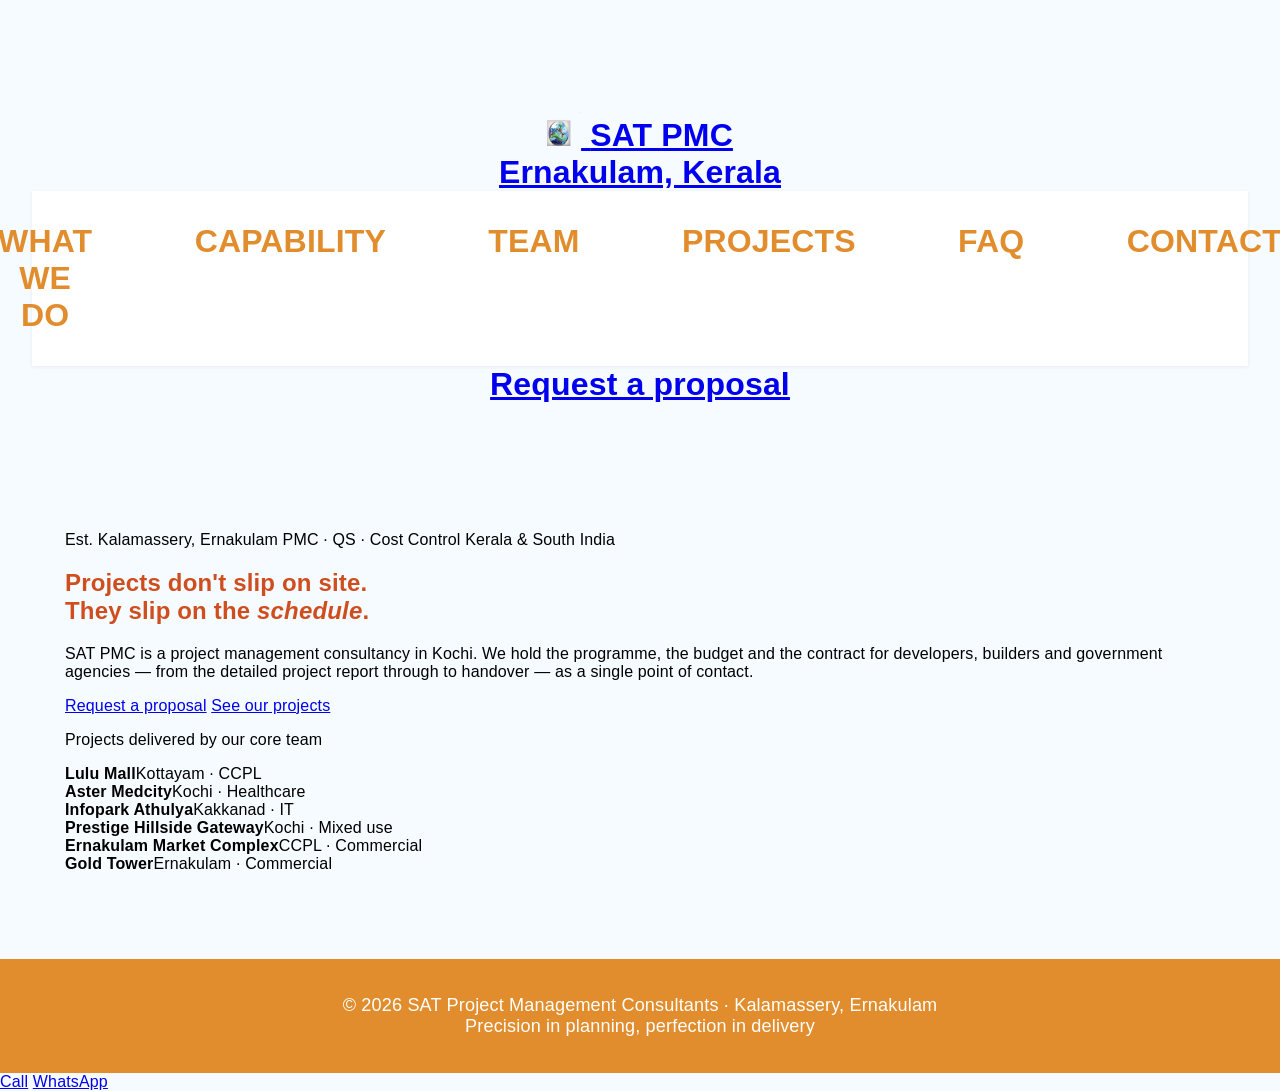
==== index.html @ c2263479 "Update index.html" ====
<!DOCTYPE html>
<html lang="en">
<head>
<meta charset="UTF-8">
<meta name="viewport" content="width=device-width, initial-scale=1">

<title>SAT PMC | Project Management Consultants in Kochi, Kerala</title>
<meta name="description" content="SAT Project Management Consultants, Kalamassery, Ernakulam. PMC, scheduling, quantity surveying, cost control and contract management for commercial, residential and government projects across Kerala.">
<link rel="canonical" href="https://satpmc.com/">

<meta property="og:type" content="website">
<meta property="og:title" content="SAT Project Management Consultants — Kochi, Kerala">
<meta property="og:description" content="Planning, cost control and contract management for construction projects across Kerala. Team credits include Lulu Mall Kottayam, Aster Medcity and Infopark Athulya.">
<meta property="og:url" content="https://satpmc.com/">
<meta property="og:image" content="https://satpmc.com/f.png">
<meta name="theme-color" content="#1E262E">

<link rel="icon" href="f.png">

<link rel="preconnect" href="https://fonts.googleapis.com">
<link rel="preconnect" href="https://fonts.gstatic.com" crossorigin>
<link href="https://fonts.googleapis.com/css2?family=Archivo:wght@600;700;800&family=IBM+Plex+Mono:wght@400;500&family=IBM+Plex+Sans:wght@400;500;600&display=swap" rel="stylesheet">
<link rel="stylesheet" href="style.css">

<script type="application/ld+json">
{
  "@context": "https://schema.org",
  "@type": "ProfessionalService",
  "@id": "https://satpmc.com/#organization",
  "name": "SAT Project Management Consultants",
  "alternateName": ["SATPMC", "SAT PMC"],
  "url": "https://satpmc.com/",
  "logo": "https://satpmc.com/f.png",
  "image": "https://satpmc.com/f.png",
  "description": "Project management consultants in Kochi providing PMC services, planning and scheduling, quantity surveying, cost control, tendering, contract management and arbitration support for construction projects across Kerala.",
  "address": {
    "@type": "PostalAddress",
    "streetAddress": "A14, TOG Pass Road, Kalamassery",
    "addressLocality": "Ernakulam",
    "addressRegion": "Kerala",
    "postalCode": "683104",
    "addressCountry": "IN"
  },
  "geo": {
    "@type": "GeoCoordinates",
    "latitude": 10.0459,
    "longitude": 76.3200
  },
  "telephone": "+91-7012964179",
  "email": "satpmc@gmail.com",
  "priceRange": "$$",
  "openingHoursSpecification": [{
    "@type": "OpeningHoursSpecification",
    "dayOfWeek": ["Monday","Tuesday","Wednesday","Thursday","Friday","Saturday"],
    "opens": "09:30",
    "closes": "18:00"
  }],
  "areaServed": [
    { "@type": "City",  "name": "Kochi" },
    { "@type": "City",  "name": "Ernakulam" },
    { "@type": "City",  "name": "Thrissur" },
    { "@type": "City",  "name": "Kottayam" },
    { "@type": "City",  "name": "Trivandrum" },
    { "@type": "State", "name": "Kerala" }
  ],
  "knowsAbout": [
    "Project Management Consultancy",
    "Quantity Surveying",
    "Construction Cost Control",
    "Tendering and Contract Management",
    "Construction Arbitration",
    "Value Engineering",
    "Technical Due Diligence",
    "Extension of Time Claims"
  ],
  "hasOfferCatalog": {
    "@type": "OfferCatalog",
    "name": "Consultancy services",
    "itemListElement": [
      { "@type": "Offer", "itemOffered": { "@type": "Service", "name": "Project management consultancy (PMC)", "description": "Full-lifecycle project management from detailed project report through to handover." }},
      { "@type": "Offer", "itemOffered": { "@type": "Service", "name": "Planning, scheduling and monitoring", "description": "Baseline programme, WBS, progress monitoring, delay analysis and extension of time claims." }},
      { "@type": "Offer", "itemOffered": { "@type": "Service", "name": "Quantity surveying and cost consultancy", "description": "Detailed estimates, BOQ, budget validation, cash flow and cost variance reporting." }},
      { "@type": "Offer", "itemOffered": { "@type": "Service", "name": "Tendering and contract management", "description": "Prequalification, EPC pre-bid services, bid negotiation and contract administration." }},
      { "@type": "Offer", "itemOffered": { "@type": "Service", "name": "Arbitration and dispute management", "description": "Claims preparation, delay attribution and dispute support for construction contracts." }},
      { "@type": "Offer", "itemOffered": { "@type": "Service", "name": "Technical due diligence and audit", "description": "Independent technical investigation, condition survey and project audit." }}
    ]
  }
}
</script>

<script type="application/ld+json">
{
  "@context": "https://schema.org",
  "@type": "FAQPage",
  "mainEntity": [
    {
      "@type": "Question",
      "name": "What does a project management consultant (PMC) do?",
      "acceptedAnswer": {
        "@type": "Answer",
        "text": "A PMC acts for the client rather than the contractor. It sets the programme and budget, proof-checks design, runs tendering, monitors progress and cost on site, and closes the project out at handover. The purpose is that delay and cost overrun are traced and controlled as they happen, rather than argued about afterwards."
      }
    },
    {
      "@type": "Question",
      "name": "Which areas does SAT PMC serve?",
      "acceptedAnswer": {
        "@type": "Answer",
        "text": "SAT PMC is based in Kalamassery, Ernakulam and works across Kerala, including Kochi, Thrissur, Kottayam, Kollam and Trivandrum, on commercial, residential, healthcare, education, hospitality, industrial and government projects."
      }
    },
    {
      "@type": "Question",
      "name": "Does SAT PMC handle government projects?",
      "acceptedAnswer": {
        "@type": "Answer",
        "text": "Yes. The team has scheduling and monitoring experience on works routed through KIIFB, HITES, WAPCOS and KSITIL, including prequalification, tendering and empanelment support."
      }
    },
    {
      "@type": "Question",
      "name": "When should a PMC be appointed on a project?",
      "acceptedAnswer": {
        "@type": "Answer",
        "text": "As early as the detailed project report or feasibility stage. Appointing a PMC before design is frozen and tenders are issued is where most of the cost and programme benefit is available. SAT PMC can also be appointed mid-project for cost control, delay analysis or dispute support."
      }
    },
    {
      "@type": "Question",
      "name": "What is the difference between a PMC and a contractor?",
      "acceptedAnswer": {
        "@type": "Answer",
        "text": "A contractor builds the works and is paid for the works. A PMC is appointed by the client to protect the client's programme, budget and contractual position, including checking the contractor's claims, quality and progress. The two roles are deliberately independent."
      }
    }
  ]
}
</script>
</head>

<body>

<!-- ============ TOP BAR ============ -->
<header class="topbar">
  <input type="checkbox" id="navcheck" hidden>
  <div class="topbar__inner">
    <a class="brand" href="#top">
      <img src="f.png" alt="SAT Project Management Consultants logo" width="34" height="34">
      <span>
        <span class="brand__name">SAT PMC</span><br>
        <span class="brand__sub">Ernakulam, Kerala</span>
      </span>
    </a>

    <nav class="nav" aria-label="Main">
      <a href="#lifecycle">What we do</a>
      <a href="#capability">Capability</a>
      <a href="#team">Team</a>
      <a href="#projects">Projects</a>
      <a href="#faq">FAQ</a>
      <a href="#contact">Contact</a>
    </nav>

    <a class="btn topbar__cta" href="#contact">Request a proposal</a>
    <label class="nav-toggle" for="navcheck" aria-label="Open menu"><span></span></label>
  </div>
</header>

<main id="top">

<!-- ============ HERO ============ -->
<section class="hero">
  <div class="wrap">
    <p class="hero__meta">
      <span>Est. Kalamassery, Ernakulam</span>
      <span>PMC &middot; QS &middot; Cost Control</span>
      <span>Kerala &amp; South India</span>
    </p>

    <h1>Projects don't slip on site.<br>They slip on the <em>schedule</em>.</h1>

    <p class="lede">
      SAT PMC is a project management consultancy in Kochi. We hold the programme, the
      budget and the contract for developers, builders and government agencies — from the
      detailed project report through to handover — as a single point of contact.
    </p>

    <div class="hero__cta">
      <a class="btn btn--lg" href="#contact">Request a proposal</a>
      <a class="btn btn--ghost btn--lg" href="#projects">See our projects</a>
    </div>

    <div class="roster">
      <p class="roster__label">Projects delivered by our core team</p>
      <div class="roster__grid">
        <div><b>Lulu Mall</b><span>Kottayam &middot; CCPL</span></div>
        <div><b>Aster Medcity</b><span>Kochi &middot; Healthcare</span></div>
        <div><b>Infopark Athulya</b><span>Kakkanad &middot; IT</span></div>
        <div><b>Prestige Hillside Gateway</b><span>Kochi &middot; Mixed use</span></div>
        <div><b>Ernakulam Market Complex</b><span>CCPL &middot; Commercial</span></div>
        <div><b>Gold Tower</b><span>Ernakulam &middot; Commercial</span></div>
      </div>
    </div>
  </div>
</section>

<!-- ============ LIFECYCLE / GANTT ============ -->
<section class="section section--dark" id="lifecycle">
  <div class="wrap">
    <div class="section__head">
      <p class="eyebrow">Where we sit</p>
      <h2>Appointed at concept. Still there at handover.</h2>
      <p class="lede">
        Most consultants join for one phase. We run the full lifecycle, which is what makes
        delay attribution, cost variance and contract exposure traceable rather than argued
        after the fact.
      </p>
    </div>

    <!-- ---- Interactive 3D lifecycle ---- -->
    <div class="rig" id="rig">

      <div class="rig__stage" id="stage" role="img" tabindex="0"
           aria-label="A building rising floor by floor, one floor per project phase. Use the slider below to step through the phases.">
        <div class="rig__ground"></div>
        <div class="tower" id="tower">
          <!-- floors injected by script -->
        </div>
        <p class="rig__hint" id="hint">Drag to rotate</p>
      </div>

      <div class="rig__panel">
        <div class="rig__readout">
          <p class="rig__code" id="phaseCode">Phase 01</p>
          <h3 class="rig__title" id="phaseTitle">Detailed Project Report</h3>
          <p class="rig__desc" id="phaseDesc">Scope, cost plan and programme set down before a rupee is committed.</p>
          <p class="rig__role"><span>SAT role</span> <b id="phaseRole">Author the DPR</b></p>
        </div>

        <div class="rig__controls">
          <button class="rig__nav" id="prevBtn" type="button" aria-label="Previous phase">&larr;</button>
          <label class="rig__slider">
            <span class="visually-hidden">Project phase</span>
            <input type="range" id="phaseRange" min="1" max="8" value="1" step="1" aria-describedby="phaseTitle">
          </label>
          <button class="rig__nav" id="nextBtn" type="button" aria-label="Next phase">&rarr;</button>
        </div>

        <ol class="rig__ticks" id="ticks" aria-hidden="true">
          <li>01</li><li>02</li><li>03</li><li>04</li>
          <li>05</li><li>06</li><li>07</li><li>08</li>
        </ol>

        <p class="rig__foot">SAT PMC holds all eight. One contract, one point of contact.</p>
      </div>
    </div>
  </div>
</section>

<!-- ============ CAPABILITY ============ -->
<section class="section" id="capability">
  <div class="wrap">
    <div class="section__head">
      <p class="eyebrow">Capability</p>
      <h2>Four things we are asked for most.</h2>
    </div>

    <div class="grid grid--4">
      <div class="card">
        <h3>Planning &amp; monitoring</h3>
        <ul>
          <li>Baseline programme and WBS</li>
          <li>Periodic progress monitoring</li>
          <li>Delay estimation and mitigation</li>
          <li>Extension of time claims</li>
        </ul>
      </div>
      <div class="card">
        <h3>Quantity surveying</h3>
        <ul>
          <li>Detailed estimates and BOQ</li>
          <li>Budget validation, cash flow</li>
          <li>Material reconciliation</li>
          <li>Cost variance reporting</li>
        </ul>
      </div>
      <div class="card">
        <h3>Contracts &amp; tendering</h3>
        <ul>
          <li>Prequalification and empanelment</li>
          <li>Pre- and post-bid negotiation</li>
          <li>EPC pre-bid services</li>
          <li>Arbitration and dispute support</li>
        </ul>
      </div>
      <div class="card">
        <h3>Construction management</h3>
        <ul>
          <li>Fast-track and acceleration</li>
          <li>Quality, safety and EHS</li>
          <li>Methodology review, proof checking</li>
          <li>Value engineering</li>
        </ul>
      </div>
    </div>

    <div style="margin-top:2.75rem">
      <p class="eyebrow">Services in detail</p>
      <div class="svc-links">
        <a class="svc-link" href="project-management-consultancy-kochi.html">
          <b>Project management consultancy</b>
          <p>Full-lifecycle PMC from detailed project report through to handover, as your single point of contact.</p>
          <em>Read more &rarr;</em>
        </a>
        <a class="svc-link" href="planning-scheduling-monitoring.html">
          <b>Planning &amp; scheduling</b>
          <p>Baseline programmes, progress monitoring, delay analysis and extension of time claims.</p>
          <em>Read more &rarr;</em>
        </a>
        <a class="svc-link" href="quantity-surveying-cost-consultancy.html">
          <b>Quantity surveying</b>
          <p>Estimates, BOQ, budget validation, cash flow, material reconciliation and cost variance reporting.</p>
          <em>Read more &rarr;</em>
        </a>
        <a class="svc-link" href="tendering-contract-management.html">
          <b>Tendering &amp; contracts</b>
          <p>Prequalification, tender documentation, bid comparison, negotiation and contract administration.</p>
          <em>Read more &rarr;</em>
        </a>
        <a class="svc-link" href="construction-arbitration-dispute.html">
          <b>Arbitration &amp; disputes</b>
          <p>Claim preparation and defence, forensic delay analysis, quantum assessment and arbitration support.</p>
          <em>Read more &rarr;</em>
        </a>
        <a class="svc-link" href="technical-due-diligence-audit.html">
          <b>Technical due diligence</b>
          <p>Independent condition survey, real percentage complete, cost-to-complete and compliance review.</p>
          <em>Read more &rarr;</em>
        </a>
      </div>
    </div>

    <div class="grid grid--2" style="margin-top:1.5rem">
      <div class="card">
        <h3>Government project experience</h3>
        <p style="margin:0 0 0.9rem;color:var(--slate);font-size:0.9rem">
          Scheduling and monitoring on works routed through:
        </p>
        <ul class="tags">
          <li>KIIFB</li><li>HITES</li><li>WAPCOS</li><li>KSITIL</li>
        </ul>
      </div>
      <div class="card">
        <h3>Asset classes</h3>
        <p style="margin:0 0 0.9rem;color:var(--slate);font-size:0.9rem">
          Delivered across:
        </p>
        <ul class="tags">
          <li>Commercial</li><li>Residential</li><li>Mixed use</li><li>Healthcare</li>
          <li>Education</li><li>Hospitality</li><li>Data centre</li><li>Warehouse</li>
          <li>Industrial</li><li>Retail</li>
        </ul>
      </div>
    </div>
  </div>
</section>

<!-- ============ TEAM ============ -->
<section class="section" id="team">
  <div class="wrap">
    <div class="section__head">
      <p class="eyebrow">Core team</p>
      <h2>You get the directors, not a junior.</h2>
      <p class="lede">
        Eight specialists with a combined 100+ years across civil, MEP, contracts,
        environment, structures, quality and construction finance.
      </p>
    </div>

    <div class="grid grid--4">
      <article class="person">
        <div class="person__img"><img src="r.png.png" alt="Er. Rakhi R., Technical Director (Civil) at SAT PMC, Kochi" loading="lazy"></div>
        <div class="person__body">
          <h3 class="person__name">Er. Rakhi R.</h3>
          <p class="person__role">Technical Director — Civil</p>
          <p class="person__bio">B.Tech Civil, MBA. 21+ years. Infopark Athulya, Aster Medcity, Gold Tower, Prestige Hillside Gateway.</p>
        </div>
      </article>

      <article class="person">
        <div class="person__img"><img src="p.png.png" alt="Er. G Pradeep Lal, Technical Director (MEP) at SAT PMC, Kochi" loading="lazy"></div>
        <div class="person__body">
          <h3 class="person__name">Er. G Pradeep Lal</h3>
          <p class="person__role">Technical Director — MEP</p>
          <p class="person__bio">Mechanical Engineering, MBA. 25+ years in MEP, infrastructure, procurement and asset management.</p>
        </div>
      </article>

      <article class="person">
        <div class="person__img"><img src="k.png.png" alt="Er. Santhosh V M, Head of Contracts and Quantity Surveying at SAT PMC" loading="lazy"></div>
        <div class="person__body">
          <h3 class="person__name">Er. Santhosh V M</h3>
          <p class="person__role">Head — Contracts &amp; QS</p>
          <p class="person__bio">Civil Engineering, NICMAR. 20+ years in tendering and estimation for metro, buildings and water sector. Formerly Gammon India.</p>
        </div>
      </article>

      <article class="person">
        <div class="person__img"><img src="s.png.png" alt="Dr. V N Sivasankara Pillai, Head of Environmental Engineering at SAT PMC" loading="lazy"></div>
        <div class="person__body">
          <h3 class="person__name">Dr. V N Sivasankara Pillai</h3>
          <p class="person__role">Head — Environmental</p>
          <p class="person__bio">MSc, PhD. QCI-NABET accredited EIA expert. Environmental monitoring, pollution control and water treatment.</p>
        </div>
      </article>

      <article class="person">
        <div class="person__img"><img src="nand.png.png" alt="CA Nandakishor S, Chartered Accountant at SAT PMC" loading="lazy"></div>
        <div class="person__body">
          <h3 class="person__name">CA Nandakishor S</h3>
          <p class="person__role">Chartered Accountant</p>
          <p class="person__bio">Cost and financial consultancy, company registration, construction finance structuring.</p>
        </div>
      </article>

      <!-- PHOTO MISSING: upload kukku.jpg to the repo, then swap the div below for an <img> -->
      <article class="person">
        <div class="person__img"><span class="person__initials">KJ</span></div>
        <div class="person__body">
          <h3 class="person__name">Ar. Kukku Joseph</h3>
          <p class="person__role">Associate Architect</p>
          <p class="person__bio">15+ years across apartments, villas and multistorey residential design.</p>
        </div>
      </article>

      <!-- PHOTO MISSING: upload harisankar.jpg to the repo, then swap the div below for an <img> -->
      <article class="person">
        <div class="person__img"><span class="person__initials">H</span></div>
        <div class="person__body">
          <h3 class="person__name">Er. Harisankar</h3>
          <p class="person__role">Structural Consultant</p>
          <p class="person__bio">M.Tech Structures. 10+ years in structural design and proof checking.</p>
        </div>
      </article>

      <!-- PHOTO MISSING: upload amjath.jpg to the repo, then swap the div below for an <img> -->
      <article class="person">
        <div class="person__img"><span class="person__initials">AM</span></div>
        <div class="person__body">
          <h3 class="person__name">Er. Amjath Mohammed</h3>
          <p class="person__role">Quality Management</p>
          <p class="person__bio">B.Tech Civil, PGDM (NICMAR). QA/QC systems and site quality assurance.</p>
        </div>
      </article>
    </div>
  </div>
</section>

<!-- ============ PROJECTS ============ -->
<section class="section" id="projects">
  <div class="wrap">
    <div class="section__head">
      <p class="eyebrow">Track record</p>
      <h2>Completed projects.</h2>
    </div>

    <div class="ptable">
      <div class="ptable__row ptable__row--head">
        <div>Project</div><div>Client</div><div>Scope</div>
      </div>
      <div class="ptable__row">
        <div class="ptable__name">Lulu Mall, Kottayam</div>
        <div class="ptable__client">CCPL</div>
        <div class="ptable__scope">PMC · Scheduling · Cost control</div>
      </div>
      <div class="ptable__row">
        <div class="ptable__name">Ernakulam Market Complex</div>
        <div class="ptable__client">CCPL</div>
        <div class="ptable__scope">PMC · Scheduling · Monitoring</div>
      </div>
      <div class="ptable__row">
        <div class="ptable__name">Chennais Amrita Institute</div>
        <div class="ptable__client">Institutional</div>
        <div class="ptable__scope">PMC · Project management</div>
      </div>
      <div class="ptable__row">
        <div class="ptable__name">Commercial Complex, Kakkanad</div>
        <div class="ptable__client">Support Stage IT</div>
        <div class="ptable__scope">PMC</div>
      </div>
      <div class="ptable__row">
        <div class="ptable__name">Projects at Aduvassery &amp; Desom</div>
        <div class="ptable__client">Aluva, Ernakulam</div>
        <div class="ptable__scope">PMC</div>
      </div>
      <div class="ptable__row">
        <div class="ptable__name">Gold Tower, Ernakulam</div>
        <div class="ptable__client">Core team credit</div>
        <div class="ptable__scope">Project management</div>
      </div>
      <div class="ptable__row">
        <div class="ptable__name">Prestige Hillside Gateway</div>
        <div class="ptable__client">Core team credit</div>
        <div class="ptable__scope">Project management</div>
      </div>
      <div class="ptable__row">
        <div class="ptable__name">Private residences</div>
        <div class="ptable__client">Kollam, Mavelikkara</div>
        <div class="ptable__scope">PMC</div>
      </div>
    </div>

    <div style="margin-top:2.5rem">
      <p class="eyebrow">Currently engaged</p>
      <ul class="tags">
        <li>MAFIL Group</li><li>Solid Structures</li><li>Pan Pacific Engineering</li>
        <li>ITCS Project</li><li>KGA Group</li><li>KRK Projects</li><li>CCPL</li>
        <li>Caspian TechPark</li><li>GABION</li><li>EKK Infra</li><li>GM Engineers</li>
        <li>Mark and Signs LLP</li><li>Skyline Riverside</li>
        <li>Heather Construction</li><li>Vettoor Construction Engineers</li>
      </ul>
    </div>

    <div style="margin-top:2.5rem">
      <p class="eyebrow">Clients</p>
      <div class="clients">
        <div><img src="lulu.png" alt="Lulu Mall Kottayam — project delivered by the SAT PMC core team" loading="lazy"></div>
        <div><img src="inf.png.png" alt="Infopark Athulya, Kakkanad — project delivered by the SAT PMC core team" loading="lazy"></div>
        <div><img src="a.png.png" alt="Aster Medcity, Kochi — project delivered by the SAT PMC core team" loading="lazy"></div>
        <div><img src="MARKET.jpg" alt="CCPL — Ernakulam Market Complex, client of SAT PMC" loading="lazy"></div>
        <div><img src="go.png" alt="Prestige Hillside Gateway, Kochi — project delivered by the SAT PMC core team" loading="lazy"></div>
        <div><img src="heather.png.png" alt="Heather Construction — cost consultancy client of SAT PMC" loading="lazy"></div>
      </div>
    </div>
  </div>
</section>

<!-- ============ FAQ + SERVICE AREA ============ -->
<section class="section" id="faq">
  <div class="wrap">
    <div class="section__head">
      <p class="eyebrow">Common questions</p>
      <h2>What a project management consultant actually does.</h2>
    </div>

    <div class="grid grid--2">
      <div>
        <details class="qa" open>
          <summary>What does a project management consultant (PMC) do?</summary>
          <p>A PMC acts for the client, not the contractor. It sets the programme and budget,
          proof-checks the design, runs tendering, monitors progress and cost on site, and closes
          the project out at handover. The point is that delay and cost overrun get traced and
          controlled as they happen, instead of being argued about afterwards.</p>
        </details>

        <details class="qa">
          <summary>How is a PMC different from a contractor?</summary>
          <p>A contractor builds the works and is paid for the works. A PMC is appointed by the
          client to protect the client's programme, budget and contractual position — including
          checking the contractor's claims, quality and progress. The two roles are deliberately
          independent of each other.</p>
        </details>

        <details class="qa">
          <summary>When should we appoint a PMC?</summary>
          <p>As early as the detailed project report or feasibility stage. Most of the cost and
          programme benefit is available before the design is frozen and tenders go out. We are
          also appointed mid-project, usually for cost control, delay analysis or dispute support.</p>
        </details>
      </div>

      <div>
        <details class="qa">
          <summary>Do you handle government projects?</summary>
          <p>Yes. Our team has scheduling and monitoring experience on works routed through KIIFB,
          HITES, WAPCOS and KSITIL, including prequalification, tendering and empanelment support.</p>
        </details>

        <details class="qa">
          <summary>Do you take on residential projects?</summary>
          <p>Yes. Alongside commercial and institutional work we provide PMC and cost consultancy
          on private residences and apartment developments, including projects in Kollam and
          Mavelikkara.</p>
        </details>

        <details class="qa">
          <summary>How are your fees structured?</summary>
          <p>Typically as a percentage of project value, or a fixed monthly fee for defined scope
          such as scheduling and cost monitoring. We issue a written scope and fee proposal after
          understanding the project's size, stage and duration.</p>
        </details>
      </div>
    </div>

    <div style="margin-top:2.5rem">
      <p class="eyebrow">Where we work</p>
      <p style="max-width:62ch;color:var(--slate);margin:0 0 1rem">
        Our office is in Kalamassery, Ernakulam. We take project management, quantity surveying
        and cost consultancy appointments across Kerala:
      </p>
      <ul class="tags">
        <li>Kochi</li><li>Ernakulam</li><li>Kakkanad</li><li>Aluva</li><li>Kalamassery</li>
        <li>Thrissur</li><li>Kottayam</li><li>Alappuzha</li><li>Kollam</li>
        <li>Trivandrum</li><li>Kozhikode</li><li>Palakkad</li>
      </ul>
    </div>
  </div>
</section>

<!-- ============ CONTACT ============ -->
<section class="section section--dark" id="contact">
  <div class="wrap">
    <div class="section__head">
      <p class="eyebrow">Contact</p>
      <h2>Tell us about the project.</h2>
      <p class="lede">
        Send the basics — location, asset class, approximate value and where you are in the
        programme. We will come back with a scope and fee proposal.
      </p>
    </div>

    <div class="contact-grid">
      <div>
        <!-- SETUP: replace YOUR_FORM_ID with a free Formspree endpoint (formspree.io) -->
        <form action="https://formspree.io/f/YOUR_FORM_ID" method="POST">
          <div class="field">
            <label for="name">Name</label>
            <input id="name" name="name" type="text" required autocomplete="name">
          </div>
          <div class="field">
            <label for="org">Company</label>
            <input id="org" name="company" type="text" autocomplete="organization">
          </div>
          <div class="field">
            <label for="phone">Phone</label>
            <input id="phone" name="phone" type="tel" required autocomplete="tel" inputmode="tel">
          </div>
          <div class="field">
            <label for="email">Email</label>
            <input id="email" name="email" type="email" required autocomplete="email">
          </div>
          <div class="field">
            <label for="service">What do you need</label>
            <select id="service" name="service">
              <option>Project management consultancy</option>
              <option>Quantity surveying / cost consultancy</option>
              <option>Tendering &amp; contract management</option>
              <option>Technical due diligence / audit</option>
              <option>Arbitration &amp; dispute support</option>
              <option>Something else</option>
            </select>
          </div>
          <div class="field">
            <label for="msg">Project details</label>
            <textarea id="msg" name="message" placeholder="Location, asset class, approximate built-up area or value, current stage"></textarea>
          </div>
          <button class="btn btn--lg" type="submit">Send enquiry</button>
        </form>
      </div>

      <div>
        <div class="contact-line">
          <div class="contact-line__k">Office</div>
          <div class="contact-line__v">A14, TOG Pass Road,<br>Kalamassery, Ernakulam,<br>Kerala 683104</div>
        </div>
        <div class="contact-line">
          <div class="contact-line__k">Phone</div>
          <div class="contact-line__v">
            <a href="tel:+917012964179">+91 70129 64179</a><br>
            <a href="tel:+919847701118">+91 98477 01118</a><br>
            <a href="tel:+919567138280">+91 95671 38280</a>
          </div>
        </div>
        <div class="contact-line">
          <div class="contact-line__k">Email</div>
          <!-- RECOMMENDED: move to info@satpmc.com — a gmail address costs credibility with institutional clients -->
          <div class="contact-line__v"><a href="mailto:satpmc@gmail.com">satpmc@gmail.com</a></div>
        </div>
        <div class="contact-line">
          <div class="contact-line__k">WhatsApp</div>
          <div class="contact-line__v"><a href="https://wa.me/917012964179">Message us on WhatsApp</a></div>
        </div>

        <div class="map">
          <iframe
            title="SAT PMC office location, Kalamassery"
            src="https://www.google.com/maps?q=Kalamassery,+Ernakulam,+Kerala&output=embed"
            loading="lazy"
            referrerpolicy="no-referrer-when-downgrade"></iframe>
        </div>
      </div>
    </div>
  </div>
</section>

</main>

<footer class="footer">
  <div class="wrap footer__inner">
    <div>© 2026 SAT Project Management Consultants · Kalamassery, Ernakulam</div>
    <div>Precision in planning, perfection in delivery</div>
  </div>
</footer>

<!-- Mobile sticky actions -->
<div class="callbar">
  <a class="callbar__call" href="tel:+917012964179">Call</a>
  <a class="callbar__wa" href="https://wa.me/917012964179">WhatsApp</a>
</div>

<script>
  // Close the mobile menu after a nav tap
  document.querySelectorAll('.nav a').forEach(function (a) {
    a.addEventListener('click', function () {
      document.getElementById('navcheck').checked = false;
    });
  });
</script>

<script>
/* ============================================================
   Interactive 3D project lifecycle
   Eight floors, one per phase. Pure CSS 3D transforms — no
   library, so it stays fast on a mid-range phone.
   ============================================================ */
(function () {
  var PHASES = [
    { title: 'Detailed Project Report',
      desc:  'Scope, cost plan and programme set down before a rupee is committed.',
      role:  'Author the DPR' },
    { title: 'Feasibility & client brief',
      desc:  'Testing whether the scheme works on the site, the budget and the timeline you actually have.',
      role:  'Validate the brief' },
    { title: 'Technical due diligence',
      desc:  'Soil, services, statutory constraints and existing-condition survey, audited independently.',
      role:  'Run the investigation' },
    { title: 'Statutory approvals',
      desc:  'Liaison with local bodies and government agencies through to sanction.',
      role:  'Drive the approvals' },
    { title: 'Design, tender & award',
      desc:  'Drawings proof-checked, BOQ built, contractors prequalified and bids negotiated.',
      role:  'Tender and negotiate' },
    { title: 'Procurement',
      desc:  'Material selection, rate comparison and long-lead ordering against the programme.',
      role:  'Control the buy' },
    { title: 'Execution & supervision',
      desc:  'Progress monitoring, quality and safety on site, cost variance reported every cycle.',
      role:  'Hold the programme' },
    { title: 'Testing, commissioning & handover',
      desc:  'Snagging, commissioning, documentation and the defect liability period.',
      role:  'Close it out' }
  ];

  var tower  = document.getElementById('tower');
  var stage  = document.getElementById('stage');
  var rig    = document.getElementById('rig');
  var range  = document.getElementById('phaseRange');
  var ticks  = document.getElementById('ticks');
  var hint   = document.getElementById('hint');
  if (!tower || !stage) return;

  var reduce = window.matchMedia('(prefers-reduced-motion: reduce)').matches;

  /* ---- build the floors ---- */
  var FACES = ['front', 'back', 'left', 'right', 'top'];
  var floors = [];

  PHASES.forEach(function (p, i) {
    var f = document.createElement('div');
    f.className = 'floor';
    f.style.setProperty('--i', i);
    FACES.forEach(function (name) {
      var face = document.createElement('div');
      face.className = 'face face--' + name;
      f.appendChild(face);
    });
    var tag = document.createElement('div');
    tag.className = 'floor__tag';
    tag.textContent = String(i + 1).padStart(2, '0');
    f.appendChild(tag);
    tower.appendChild(f);
    floors.push(f);
  });

  /* ---- state ---- */
  var phase = 1;
  var spin  = -32;
  var tilt  = -10;
  var dragging = false, lastX = 0, lastY = 0, touched = false;

  function applyView() {
    tower.style.setProperty('--spin', spin + 'deg');
    tower.style.setProperty('--tilt', tilt + 'deg');
  }

  function setPhase(n, fromUser) {
    phase = Math.min(PHASES.length, Math.max(1, n));
    range.value = phase;

    floors.forEach(function (f, i) {
      f.classList.toggle('is-built',   i <  phase - 1);
      f.classList.toggle('is-current', i === phase - 1);
      f.classList.toggle('is-planned', i >  phase - 1);
    });

    Array.prototype.forEach.call(ticks.children, function (li, i) {
      li.classList.toggle('is-on', i < phase);
    });

    var p = PHASES[phase - 1];
    document.getElementById('phaseCode').textContent  = 'Phase ' + String(phase).padStart(2, '0');
    document.getElementById('phaseTitle').textContent = p.title;
    document.getElementById('phaseDesc').textContent  = p.desc;
    document.getElementById('phaseRole').textContent  = p.role;

    if (fromUser) stopAuto();
  }

  /* ---- drag to rotate ---- */
  function onDown(e) {
    dragging = true;
    touched = true;
    stage.classList.add('is-dragging');
    var pt = e.touches ? e.touches[0] : e;
    lastX = pt.clientX; lastY = pt.clientY;
    if (hint) hint.classList.add('is-gone');
    stopAuto();
  }
  function onMove(e) {
    if (!dragging) return;
    var pt = e.touches ? e.touches[0] : e;
    spin += (pt.clientX - lastX) * 0.45;
    tilt  = Math.max(-34, Math.min(6, tilt + (pt.clientY - lastY) * 0.18));
    lastX = pt.clientX; lastY = pt.clientY;
    applyView();
    if (e.cancelable) e.preventDefault();
  }
  function onUp() { dragging = false; stage.classList.remove('is-dragging'); }

  stage.addEventListener('mousedown', onDown);
  window.addEventListener('mousemove', onMove);
  window.addEventListener('mouseup', onUp);
  stage.addEventListener('touchstart', onDown, { passive: true });
  window.addEventListener('touchmove', onMove, { passive: false });
  window.addEventListener('touchend', onUp);

  /* ---- gentle parallax on pointer, desktop only ---- */
  if (!reduce && window.matchMedia('(hover: hover)').matches) {
    stage.addEventListener('mousemove', function (e) {
      if (dragging) return;
      var r = stage.getBoundingClientRect();
      var dx = (e.clientX - r.left) / r.width - 0.5;
      tower.style.setProperty('--drift', (dx * 9).toFixed(2) + 'deg');
    });
    stage.addEventListener('mouseleave', function () {
      tower.style.setProperty('--drift', '0deg');
    });
  }

  /* ---- controls ---- */
  range.addEventListener('input', function () { setPhase(+range.value, true); });
  document.getElementById('prevBtn').addEventListener('click', function () { setPhase(phase - 1, true); });
  document.getElementById('nextBtn').addEventListener('click', function () { setPhase(phase + 1, true); });

  stage.addEventListener('keydown', function (e) {
    if (e.key === 'ArrowRight') { setPhase(phase + 1, true); e.preventDefault(); }
    if (e.key === 'ArrowLeft')  { setPhase(phase - 1, true); e.preventDefault(); }
  });

  /* ---- build itself once, when scrolled into view ---- */
  var timer = null;
  function stopAuto() { if (timer) { clearInterval(timer); timer = null; } }

  function startAuto() {
    if (reduce || timer) return;
    timer = setInterval(function () {
      if (phase >= PHASES.length) { stopAuto(); return; }
      setPhase(phase + 1);
    }, 900);
  }

  if ('IntersectionObserver' in window) {
    var io = new IntersectionObserver(function (entries) {
      entries.forEach(function (en) {
        if (en.isIntersecting) { startAuto(); io.disconnect(); }
      });
    }, { threshold: 0.35 });
    io.observe(rig);
  } else {
    setPhase(PHASES.length);
  }

  /* ---- init ---- */
  applyView();
  setPhase(reduce ? PHASES.length : 1);
  if (reduce) stopAuto();
})();
</script>

</body>
</html>
---- style.css ----
:root {
  --main: #e28d2d;
  --accent: #fbba33;
  --light: #f6fbff;
}
body {
  margin: 0;
  font-family: 'Inter', 'Segoe UI', 'Roboto', Arial, sans-serif;
  font-weight: 400;
  letter-spacing: 0.01em;
  background: var(--light);
  color:black;
}
header {
  background: url('https://images.unsplash.com/photo-1429497419816-9ca5cfb4571a?auto=format&fit=crop&w=1300&q=100') center/cover no-repeat;
  transition: background-image 1s ease;
  color: black;
  text-align: center;
  padding: 3.5em 1em 2.5em 1em;
  font-size: xx-large;
  font-weight: 800;
}
header img.logo {
  float: left;
  margin-left: 0;
  margin-top: 1px;
  margin-right: 1em;
  width:200px;
  height: 150px;
  object-fit: cover;
}

nav { display: flex; justify-content: center; background: #fff; box-shadow: 0 1px 4px #0001; }
nav a { color: var(--main); text-decoration: none; font-weight:600; text-transform:uppercase; padding:1em 1.6em; transition: color .15s; }
nav a.active, nav a:hover { color: var(--accent);}
main {max-width: 1150px; margin: auto; padding: 2em 1em;}
.section { display: none;}
.section.active { display: block; animation: fadeIn .7s;}
@keyframes fadeIn { from{opacity:0;transform:translateY(40px);} to{opacity:1;transform:translateY(0);}}
h1,h2,h3 {color: var(--main);}
h2 {margin-top:1.5em;}
ul,ol { margin:1.1em 0 1.1em 2em;}
.features {display:flex;
  flex-wrap:wrap;justify-content:center;gap:1.8em;margin:2.4em 0;flex-direction: row;}
.features div {background:var(--main);color:#fff;padding:1.1em 1.7em;border-radius:13px;font-size:1.1em;box-shadow:0 2px 10px #0022;}
.home-image{ text-align:center;margin: 2em 0;}
.home-image img {max-width: 700px; width:93%;border-radius:13px;box-shadow:0 2px 24px #0002;}
.home-intro{ text-align:center;font-size:1.21em;font-weight:200;}
.grid {display:grid;gap:2em;}
@media (min-width:900px) { .grid-2 {grid-template-columns:1fr 1fr;} }
.team-photo img { width: 95%; max-width:390px; border-radius: 13px; box-shadow:0 2px 10px #0002;}
.card-list {display:flex;flex-wrap:wrap;gap:1.3em;}
.card {background:#fff;border-radius:10px;box-shadow:0 4px 16px #0016;margin:1.1em 0;flex:1 1 250px;max-width:280px;text-align:center;padding:1.1em;}
.card img {width:72px;height:72px;object-fit:cover;border-radius:50%;margin-bottom:1em;}
.table-responsive { overflow-x:auto; }
table {width:100%;border-collapse:collapse;background:#fff;box-shadow:0 2px 8px #0002;margin:1.5em 0;}
th,td {padding:.6em; border:1px solid #dde;}
th {background:var(--light);color:var(--main);}
@media (max-width:600px){ table,thead,tbody,tr,th,td {font-size: 0.90em;} }
.clients-logo {display:flex;flex-wrap:wrap;gap:2.3em;justify-content:center;margin:2.3em 0;}
.clients-logo img {height: 100px;background:#fafafc;padding: 0.3em;;border-radius:10px;box-shadow:0 2px 8px #0015; }
.clients-logos {display:flex;flex-wrap:wrap;gap:2.2em;justify-content:center;margin:2.3em 0;}
.clients-logos img {height: 250px;background:#fafafc;padding: 0.3em;;border-radius:10px;box-shadow:0 2px 8px #0015; }
.contact-box {background:var(--main);color:#fff;border-radius:11px;padding:2em 1.5em;max-width:400px;margin:2.5em auto;box-shadow:0 3px 25px #10243733;font-size:1.09em; text-align:center;}
.form-wrap input, .form-wrap textarea { width:88%;margin-bottom:1em;padding:.6em;border-radius:7px;border:1px solid #aac;font-size:1em;}
.form-wrap button { background:var(--accent); color:var(--main);font-weight:600;padding:.8em 2em;border:none;border-radius:8px;cursor:pointer;font-size:1em;box-shadow:0 2px 10px #00336612;}
.form-wrap button:active {background:#fcd769;}
.form-status {height:1.5em;margin-top:.7em;}
footer {background: var(--main);color: #fff;text-align: center;padding: 2em 1em;margin-top: 3em;font-size:1.13em;}
::-webkit-scrollbar {width:8px;}
::-webkit-scrollbar-thumb {background:var(--main);border-radius:4px;}
.ba {
  background-color: rgb(52, 128, 183);
  display: inline-block;
  max-width: 90vw;         /* Responsive: never wider than 90% of viewport */
  min-width: 200px;        /* Optional: minimum width for small screens */
  white-space: nowrap;
  overflow: hidden;
  text-overflow: ellipsis;
  text-align: center;
  margin: 0 auto;
  padding: 0.5em 1.5em;
  font-size: medium;
  font-weight: 1000;
  font-family: "gf_Roboto_Flex variant0";
  border-radius: 8px;
}

#home{
  width: 100%;
  justify-content: center;
  flex-direction: row;
}
.home-header {
  width: 100%;
  display: flex;
  justify-content: center;
  align-items: flex-start; /* align items to the top */
  flex-direction: row;     /* sidebar and content side by side */
  gap: 2em;                /* space between sidebar and content */
}
.home-image{
  display: flex;
  width: 100%;
  justify-content: center;
  flex-direction: column;
  align-items: center;
}
#sideBar {
  width: 48%;
  min-width: 320px;
  max-width: 600px;
  background-color: #5eb336;
  font-size: large;
  border-radius: 12px;
  padding: 1.2em 1em;
  box-sizing: border-box;
  order: 2;
  flex-shrink: 1; /* allow shrinking if needed */
  margin-top: 6em; /* Increased from 4em to 6em to move a little further down */
}
.home-header > div {
  flex: 1 1 0;
  min-width: 0;
  order: 1;
}

/* Responsive: stack sidebar on top for small screens */
@media (max-width: 1200px) {
  #sideBar {
    width: 100%;
    max-width: 100%;
    min-width: 0;
    ;
  }
  .home-header {
    flex-direction: column;
    gap: 1em;
  }
}
.la {
  font-size: small;
  margin-top: 0;
  text-align: center;
  white-space: normal;
  overflow: visible;
  text-overflow: unset;
}
.ka{
  font-size: large;
  font-weight: bold;
}
@keyframes fadeScale {
  0% {
    opacity: 0;
    transform: scale(0.8);
  }
  60% {
    opacity: 1;
    transform: scale(1.05);
  }
  100% {
    opacity: 1;
    transform: scale(1);
  }
}
.clients-logo img {
  animation: fadeScale 1.2s cubic-bezier(.42,0,.58,1) both;
}
.clients-logo img:nth-child(2) { animation-delay: 0.2s; }
.clients-logo img:nth-child(3) { animation-delay: 0.4s; }
.clients-logo img:nth-child(4) { animation-delay: 0.6s; }
.clients-logo img:nth-child(5) { animation-delay: 0.8s; }
h1 {
  color: #cf4e1f; /* Example: deep blue, change as needed */
}
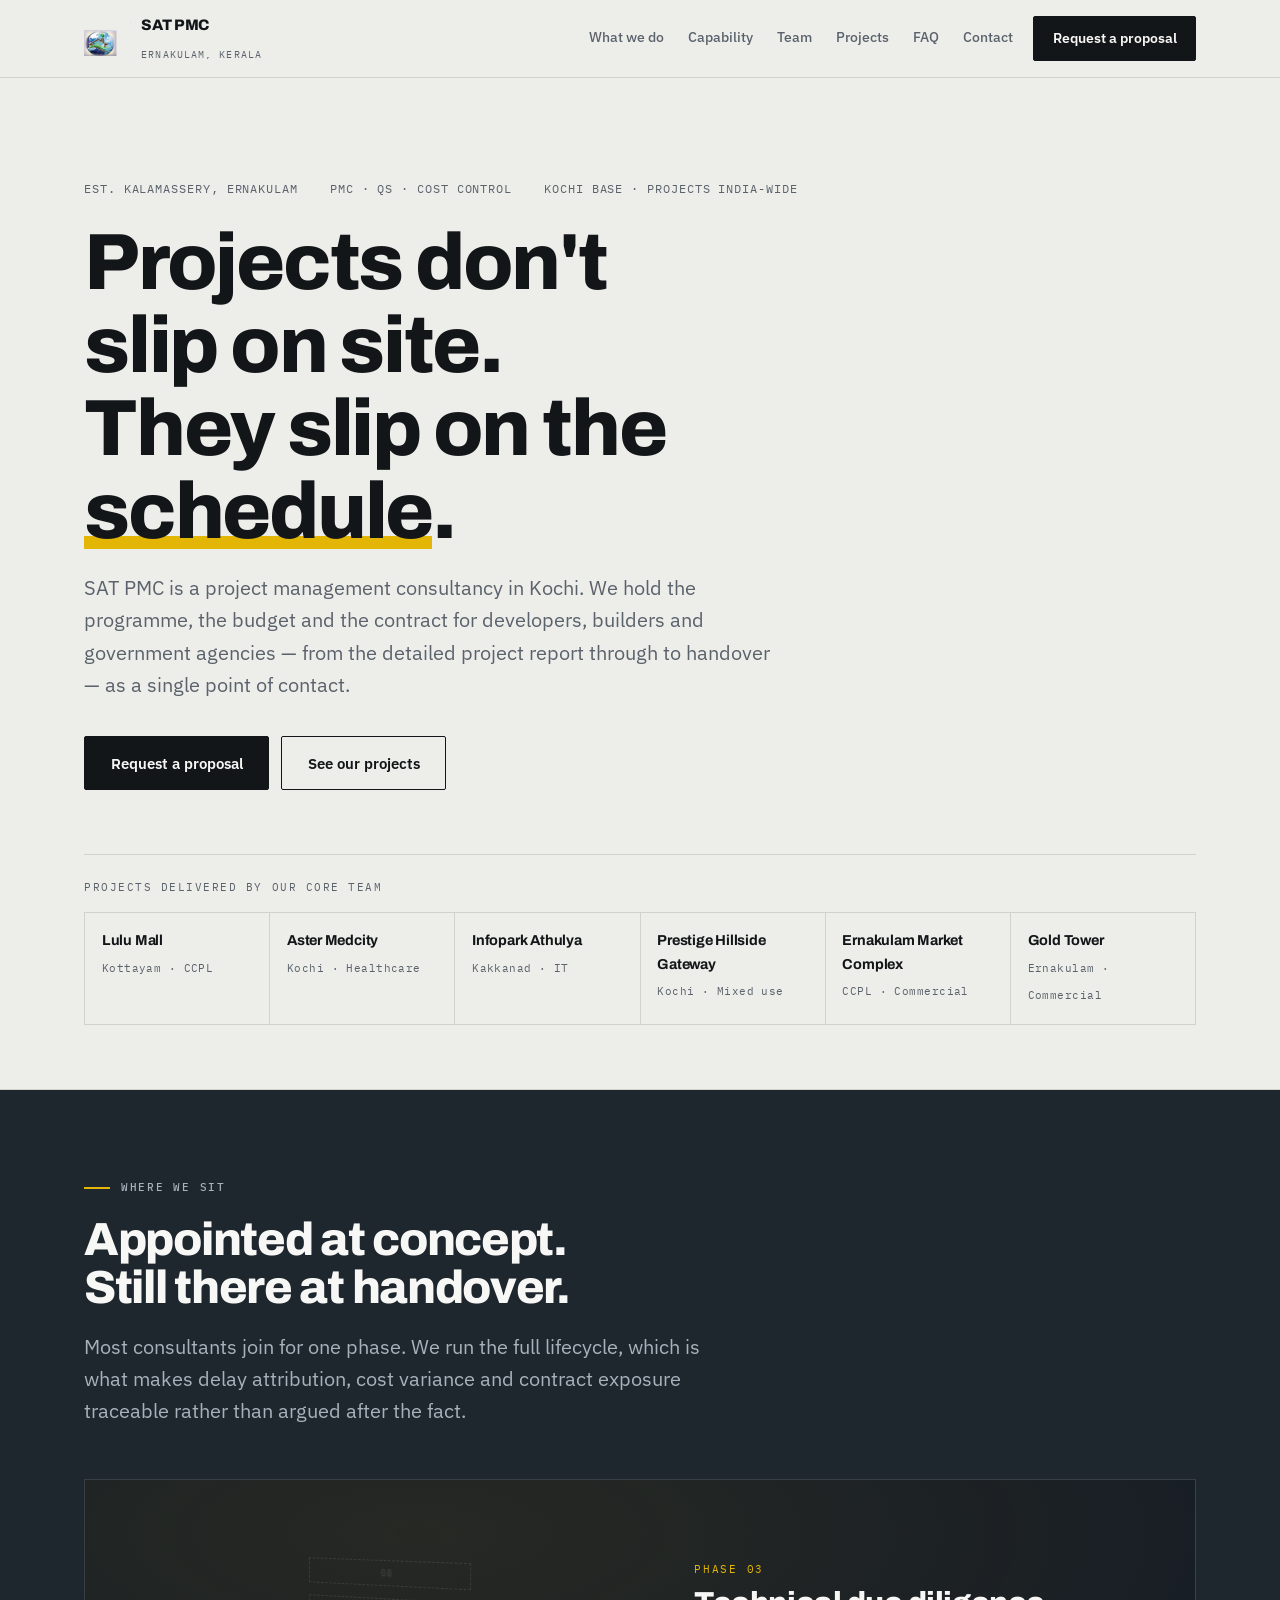
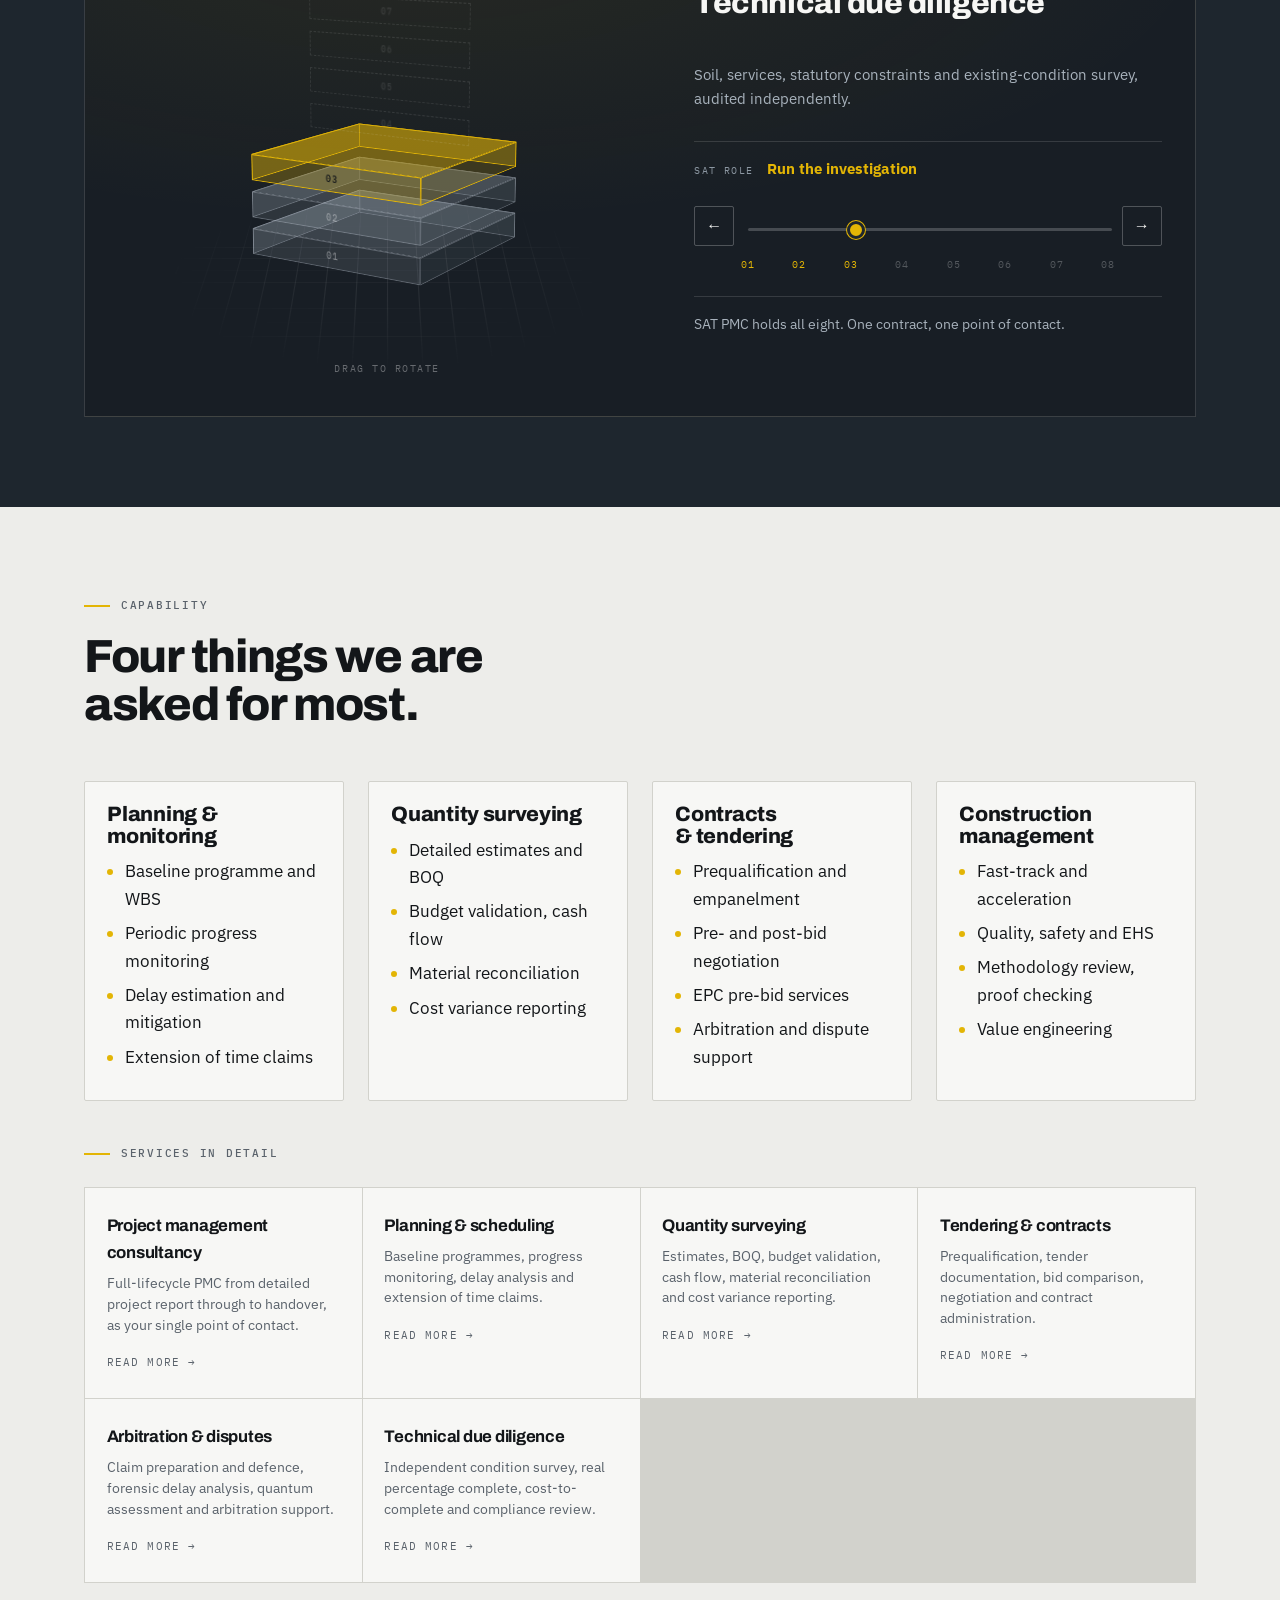
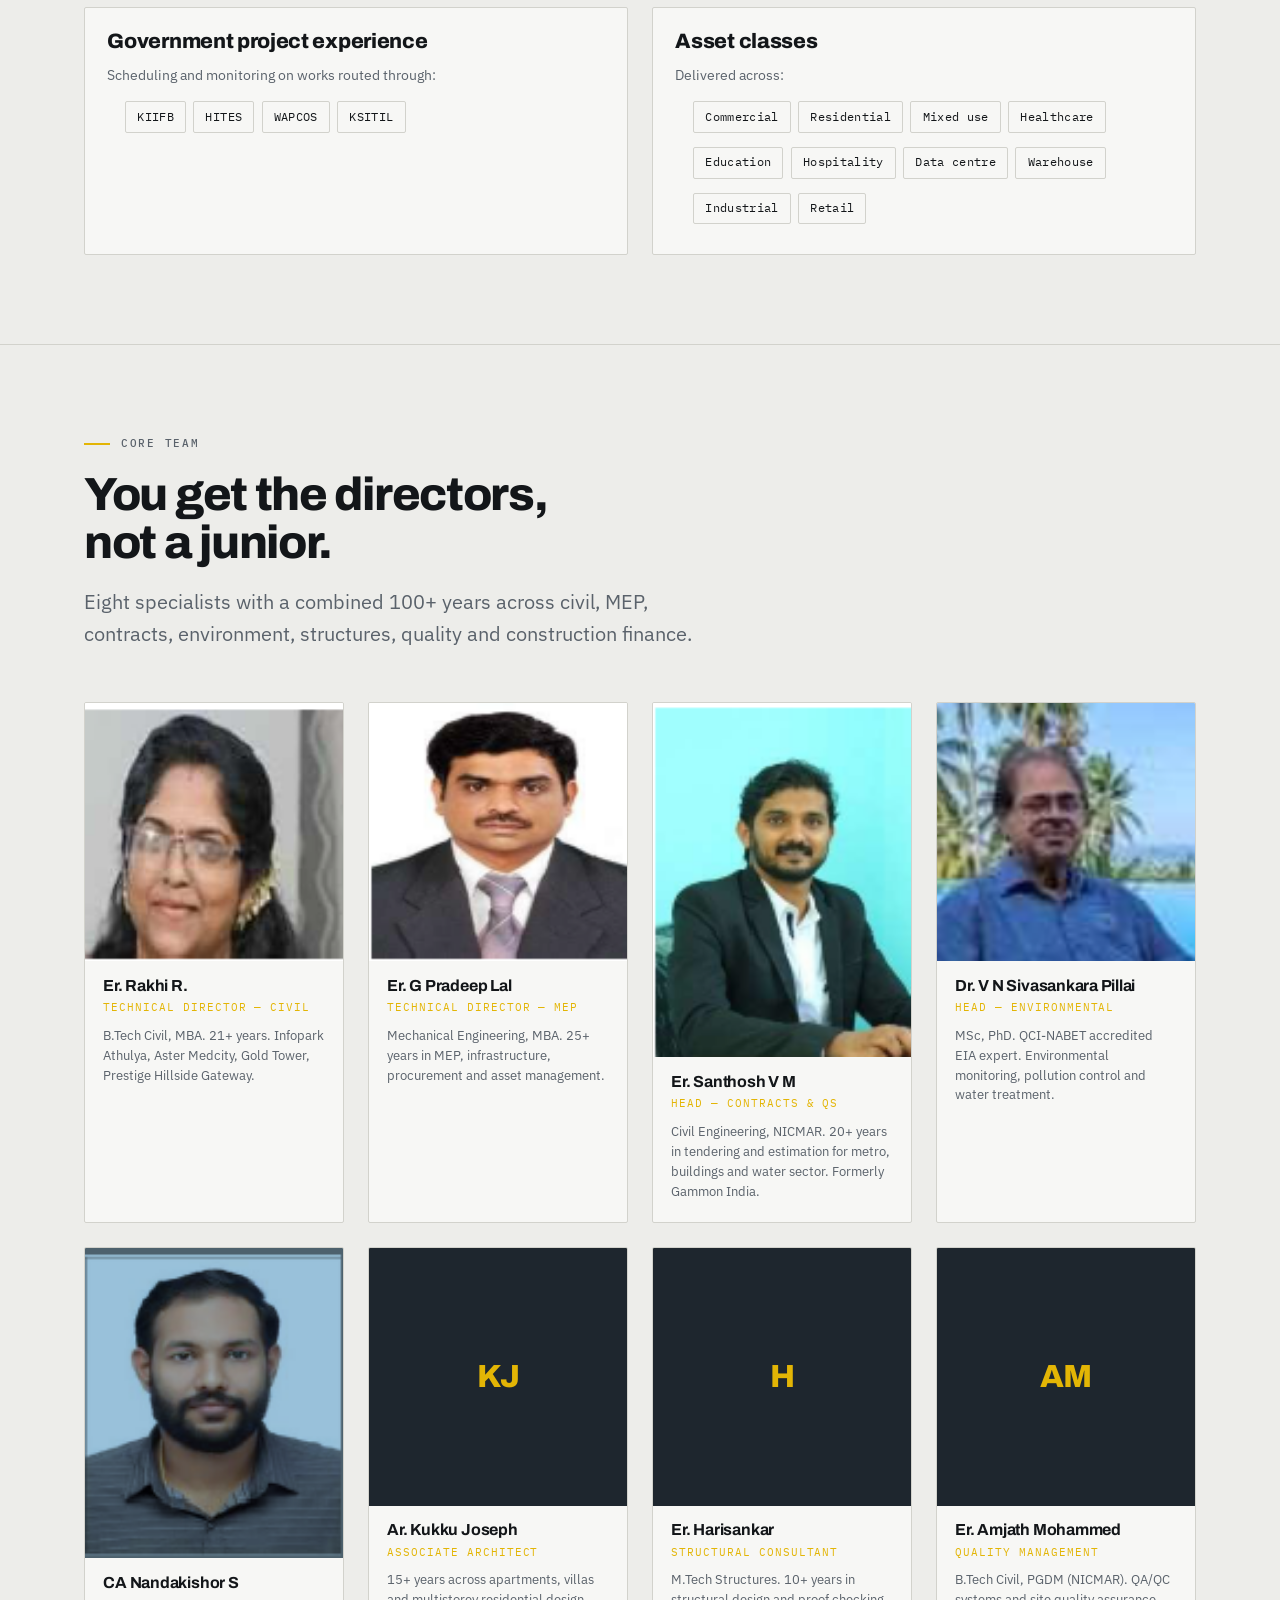
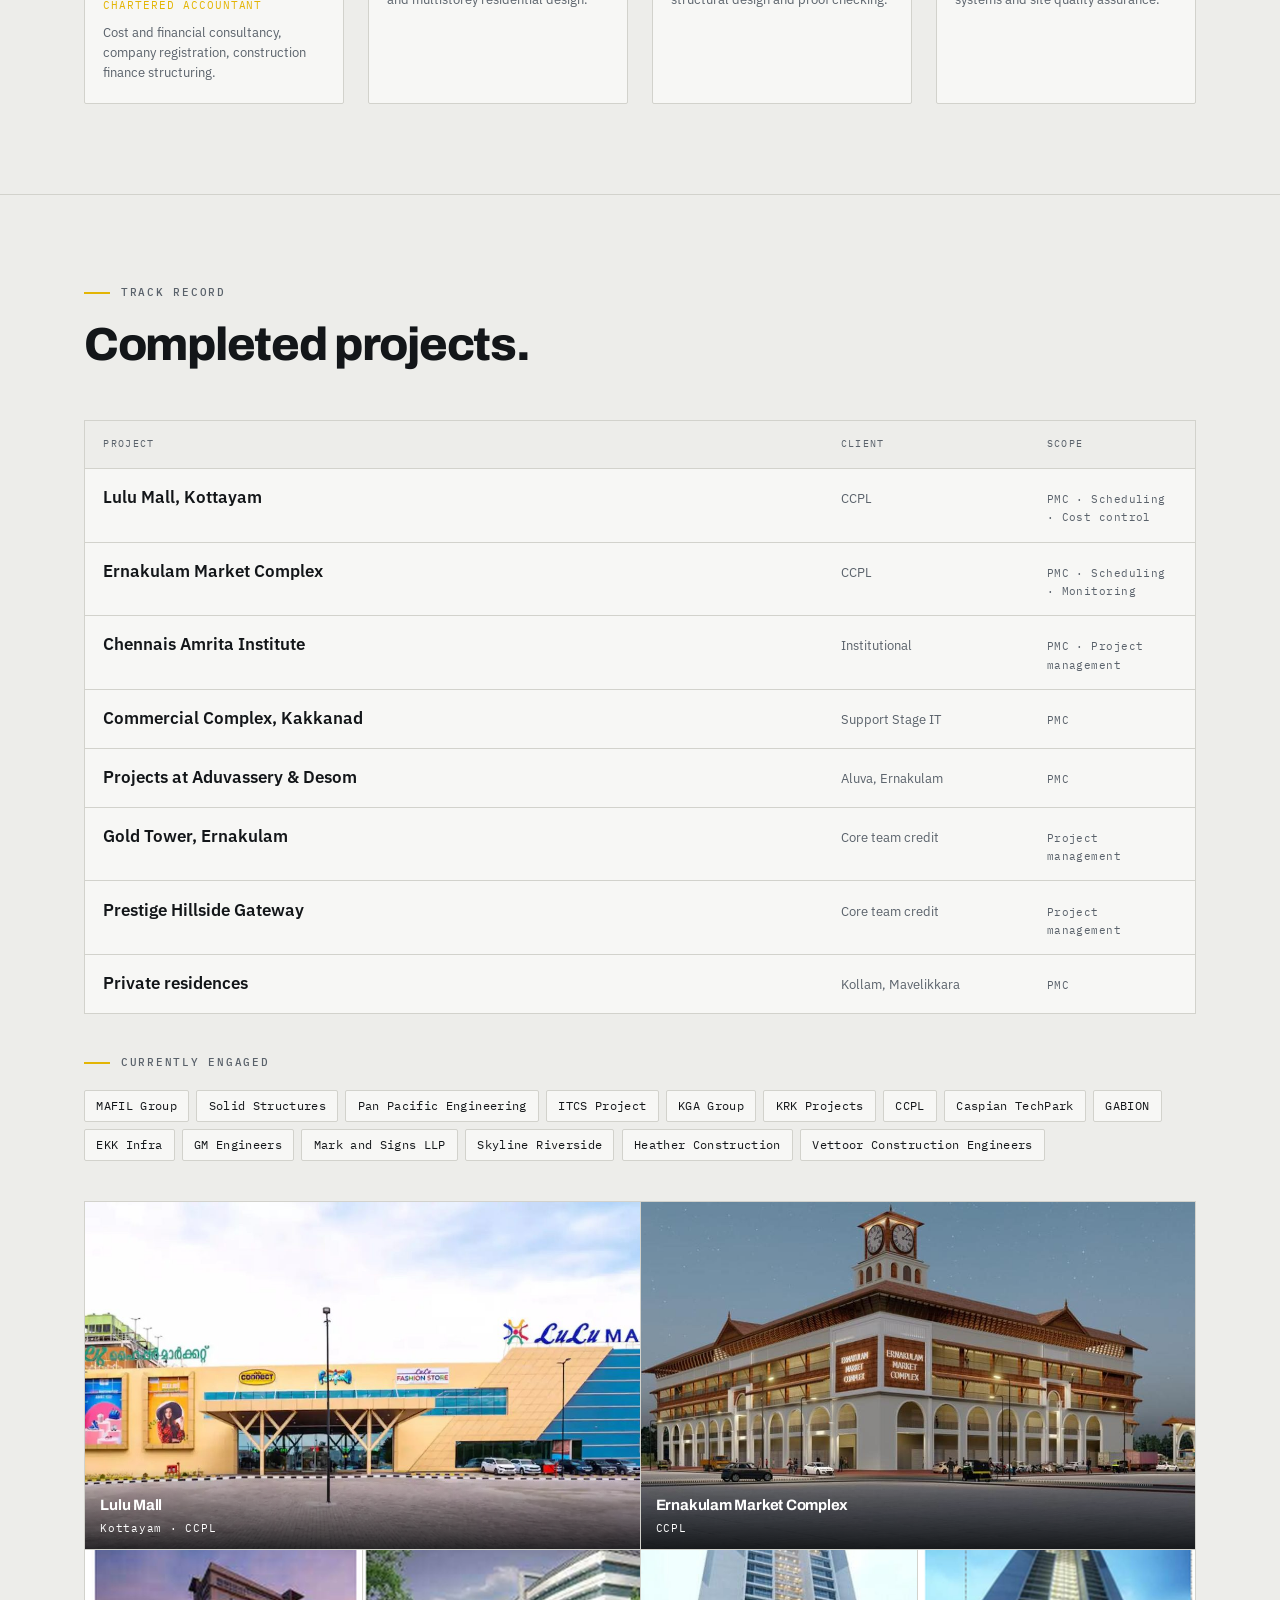
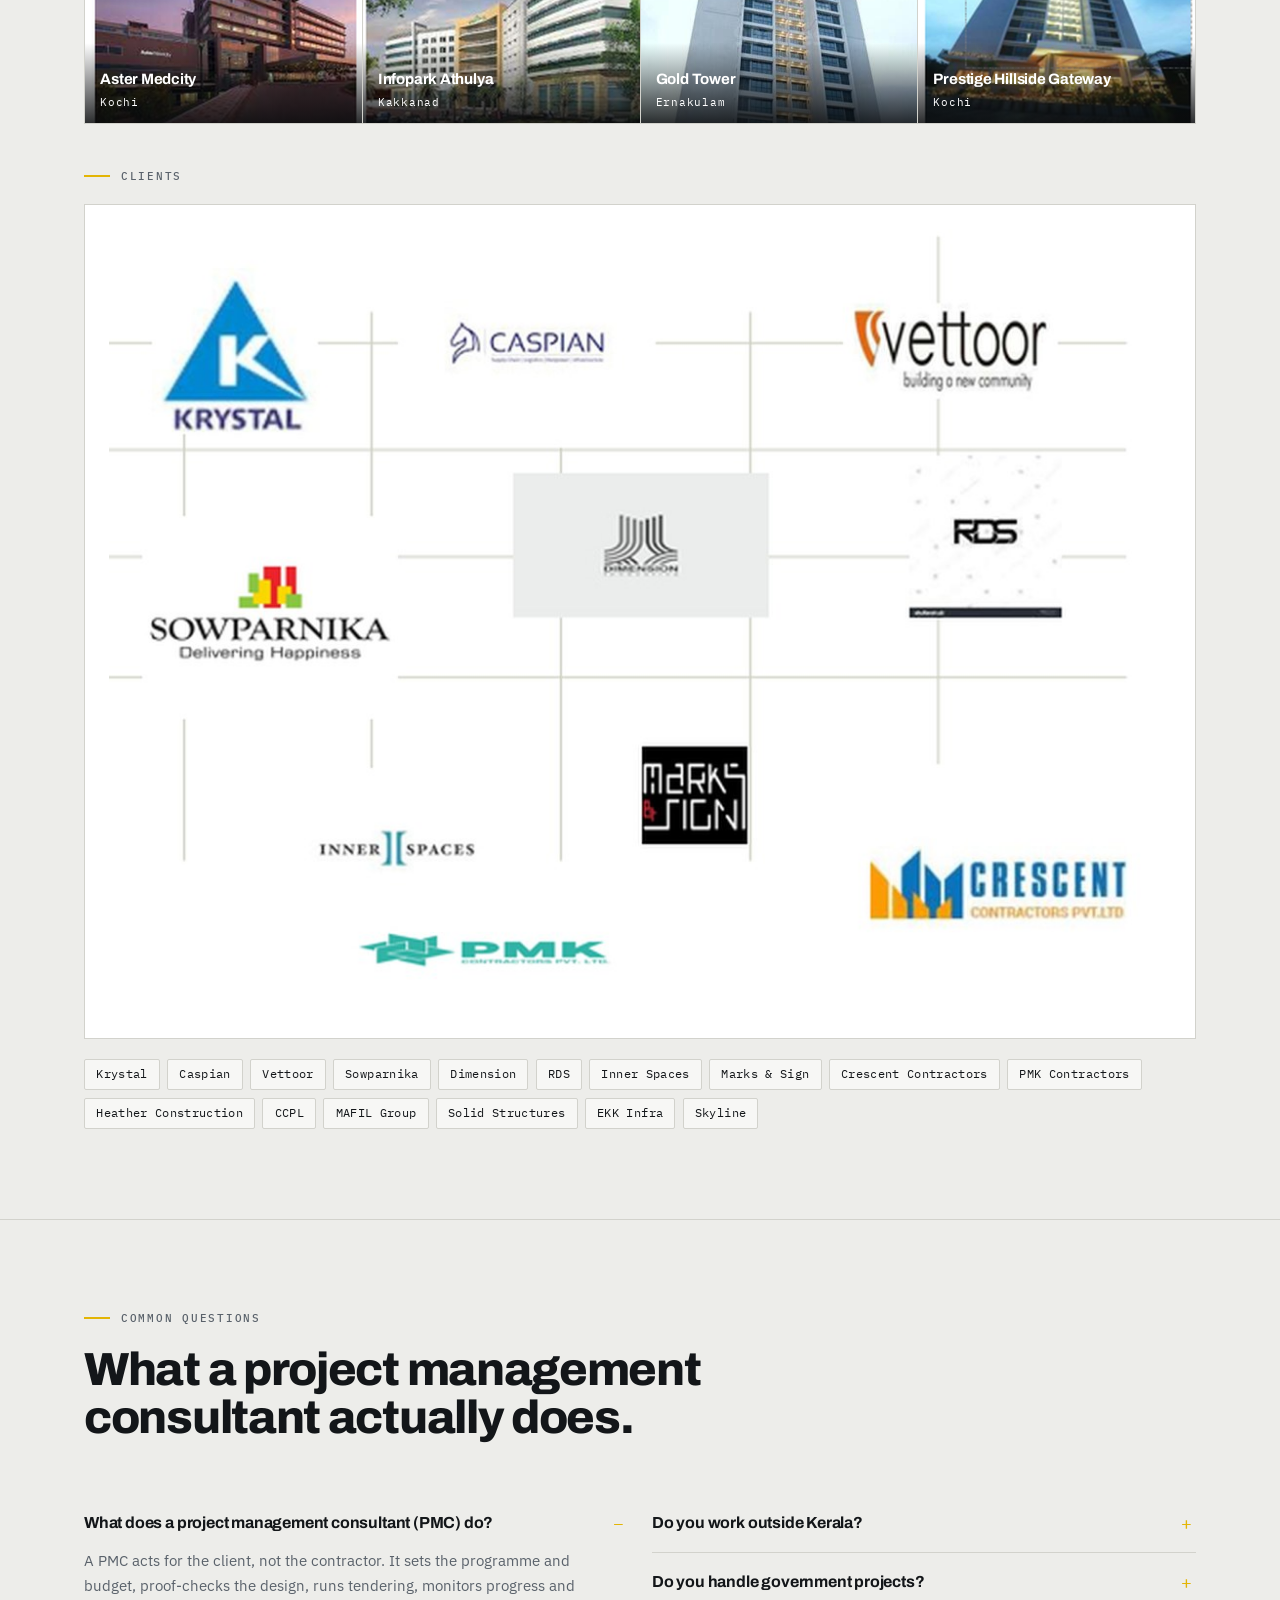
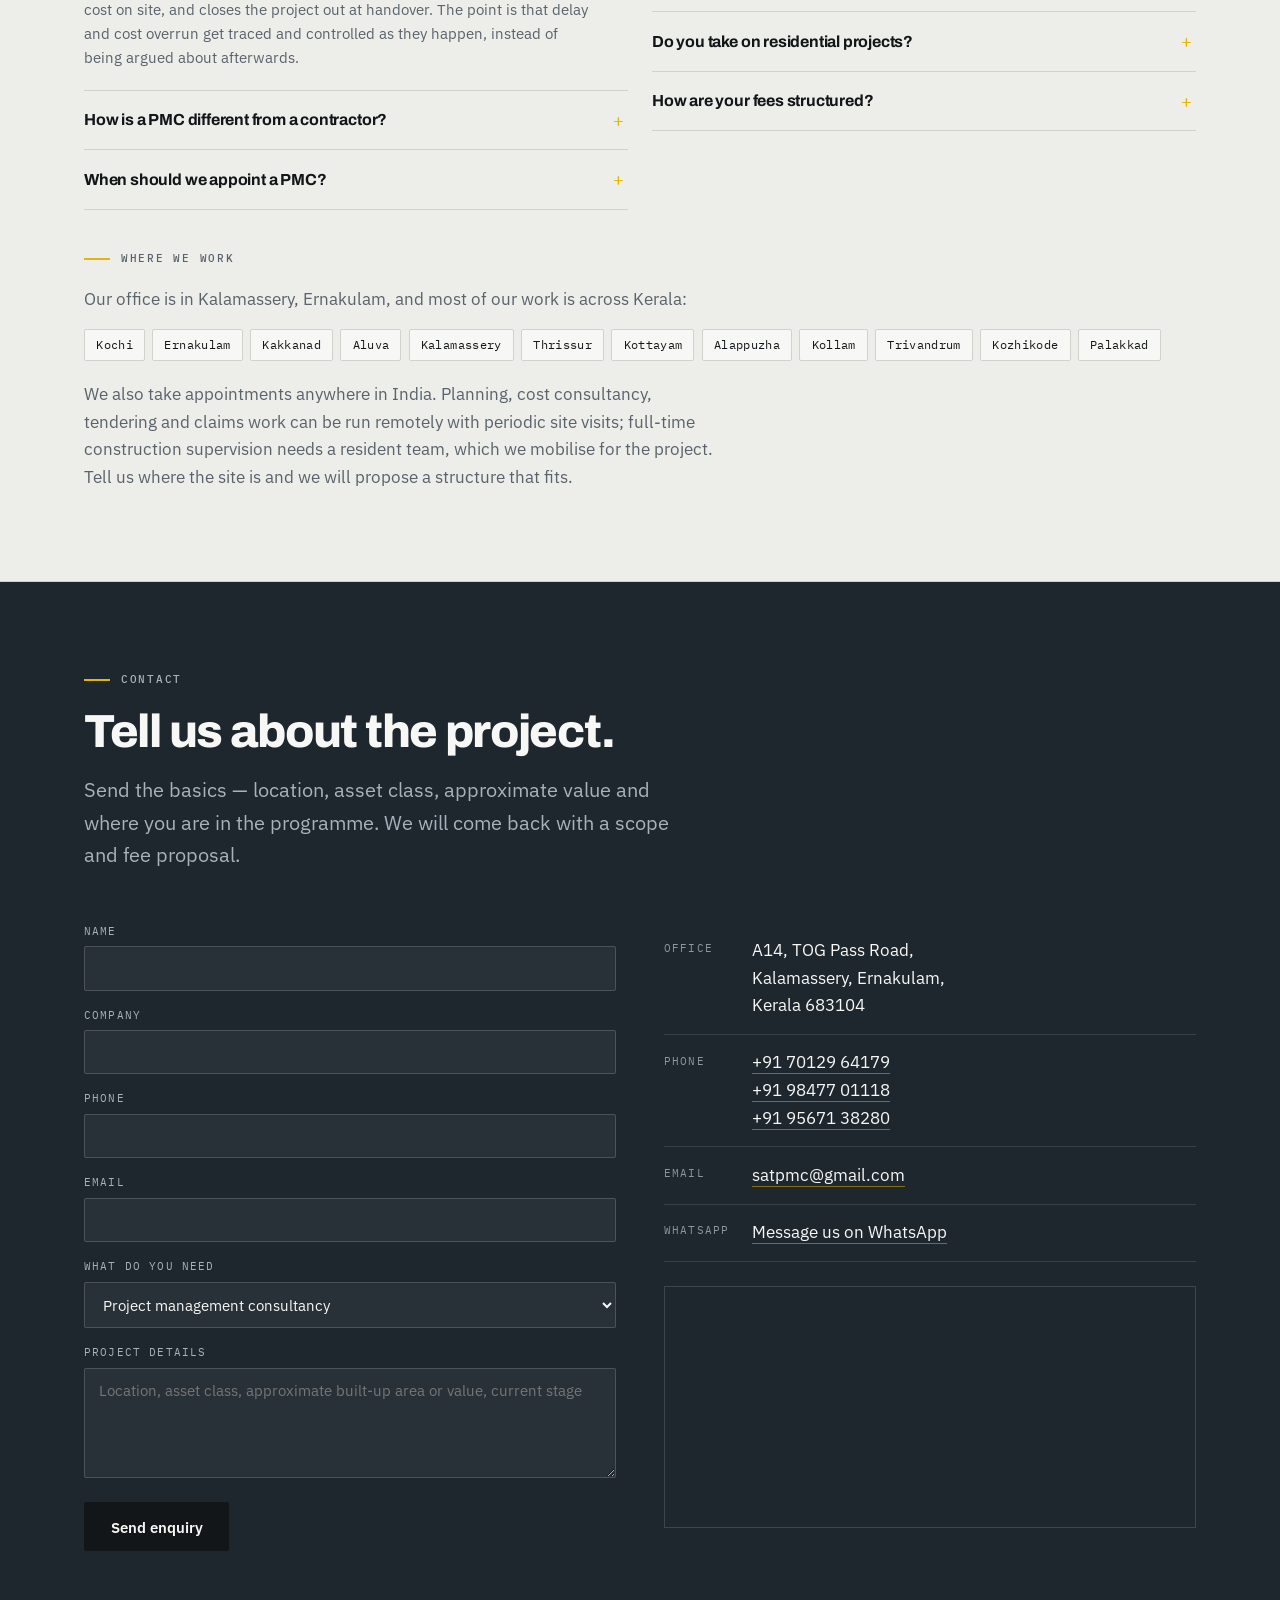
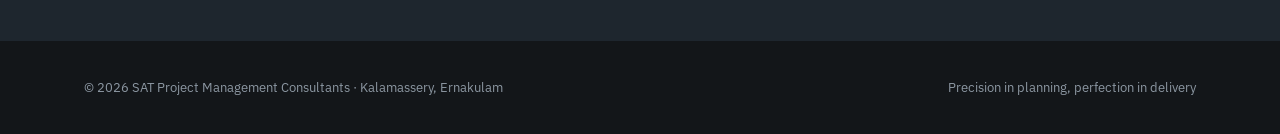
==== commit 46035467: "Add the rest of the live site The repository held index.html and a partial set of images, while satp" ====
--- a/index.html
+++ b/index.html
@@ -20,7 +20,7 @@
 <link rel="preconnect" href="https://fonts.googleapis.com">
 <link rel="preconnect" href="https://fonts.gstatic.com" crossorigin>
 <link href="https://fonts.googleapis.com/css2?family=Archivo:wght@600;700;800&family=IBM+Plex+Mono:wght@400;500&family=IBM+Plex+Sans:wght@400;500;600&display=swap" rel="stylesheet">
-<link rel="stylesheet" href="style.css">
+<link rel="stylesheet" href="style.css?v=3">
 
 <script type="application/ld+json">
 {
@@ -61,7 +61,8 @@
     { "@type": "City",  "name": "Thrissur" },
     { "@type": "City",  "name": "Kottayam" },
     { "@type": "City",  "name": "Trivandrum" },
-    { "@type": "State", "name": "Kerala" }
+    { "@type": "State", "name": "Kerala" },
+    { "@type": "Country", "name": "India" }
   ],
   "knowsAbout": [
     "Project Management Consultancy",
@@ -106,7 +107,7 @@
       "name": "Which areas does SAT PMC serve?",
       "acceptedAnswer": {
         "@type": "Answer",
-        "text": "SAT PMC is based in Kalamassery, Ernakulam and works across Kerala, including Kochi, Thrissur, Kottayam, Kollam and Trivandrum, on commercial, residential, healthcare, education, hospitality, industrial and government projects."
+        "text": "SAT PMC is based in Kalamassery, Ernakulam. Most of our work is across Kerala, including Kochi, Thrissur, Kottayam, Kollam and Trivandrum, but we take appointments anywhere in India. Planning, cost consultancy, tendering and claims work runs remotely with periodic site visits; full-time site supervision is delivered with a mobilised resident team."
       }
     },
     {
@@ -174,7 +175,7 @@
     <p class="hero__meta">
       <span>Est. Kalamassery, Ernakulam</span>
       <span>PMC &middot; QS &middot; Cost Control</span>
-      <span>Kerala &amp; South India</span>
+      <span>Kochi base &middot; Projects India-wide</span>
     </p>
 
     <h1>Projects don't slip on site.<br>They slip on the <em>schedule</em>.</h1>
@@ -521,16 +522,44 @@
       </ul>
     </div>
 
-    <div style="margin-top:2.5rem">
+    <div class="gallery">
+      <figure class="shot shot--wide">
+        <img src="proj-lulu.jpg" alt="Lulu Mall Kottayam, delivered by the SAT PMC core team" loading="lazy" width="1200" height="675">
+        <figcaption><b>Lulu Mall</b> Kottayam &middot; CCPL</figcaption>
+      </figure>
+      <figure class="shot shot--wide">
+        <img src="proj-market.jpg" alt="Ernakulam Market Complex, a SAT PMC project for CCPL" loading="lazy" width="1200" height="675">
+        <figcaption><b>Ernakulam Market Complex</b> CCPL</figcaption>
+      </figure>
+      <figure class="shot">
+        <img src="proj-aster.jpg" alt="Aster Medcity Kochi, delivered by the SAT PMC core team" loading="lazy" width="788" height="560">
+        <figcaption><b>Aster Medcity</b> Kochi</figcaption>
+      </figure>
+      <figure class="shot">
+        <img src="proj-infopark.jpg" alt="Infopark Athulya Kakkanad, delivered by the SAT PMC core team" loading="lazy" width="732" height="544">
+        <figcaption><b>Infopark Athulya</b> Kakkanad</figcaption>
+      </figure>
+      <figure class="shot">
+        <img src="proj-goldtower.jpg" alt="Gold Tower Ernakulam, delivered by the SAT PMC core team" loading="lazy" width="963" height="1200">
+        <figcaption><b>Gold Tower</b> Ernakulam</figcaption>
+      </figure>
+      <figure class="shot">
+        <img src="proj-tower.jpg" alt="Prestige Hillside Gateway Kochi, delivered by the SAT PMC core team" loading="lazy" width="776" height="624">
+        <figcaption><b>Prestige Hillside Gateway</b> Kochi</figcaption>
+      </figure>
+    </div>
+
+    <div style="margin-top:2.75rem">
       <p class="eyebrow">Clients</p>
-      <div class="clients">
-        <div><img src="lulu.png" alt="Lulu Mall Kottayam — project delivered by the SAT PMC core team" loading="lazy"></div>
-        <div><img src="inf.png.png" alt="Infopark Athulya, Kakkanad — project delivered by the SAT PMC core team" loading="lazy"></div>
-        <div><img src="a.png.png" alt="Aster Medcity, Kochi — project delivered by the SAT PMC core team" loading="lazy"></div>
-        <div><img src="MARKET.jpg" alt="CCPL — Ernakulam Market Complex, client of SAT PMC" loading="lazy"></div>
-        <div><img src="go.png" alt="Prestige Hillside Gateway, Kochi — project delivered by the SAT PMC core team" loading="lazy"></div>
-        <div><img src="heather.png.png" alt="Heather Construction — cost consultancy client of SAT PMC" loading="lazy"></div>
-      </div>
+      <div class="clients-panel">
+        <img src="clients.jpg" alt="SAT PMC clients including Krystal, Caspian, Vettoor, Sowparnika, Dimension, RDS, Inner Spaces, Marks &amp; Sign, Crescent Contractors and PMK Contractors" loading="lazy" width="1088" height="804">
+      </div>
+      <ul class="tags" style="margin-top:1.25rem">
+        <li>Krystal</li><li>Caspian</li><li>Vettoor</li><li>Sowparnika</li><li>Dimension</li>
+        <li>RDS</li><li>Inner Spaces</li><li>Marks &amp; Sign</li><li>Crescent Contractors</li>
+        <li>PMK Contractors</li><li>Heather Construction</li><li>CCPL</li><li>MAFIL Group</li>
+        <li>Solid Structures</li><li>EKK Infra</li><li>Skyline</li>
+      </ul>
     </div>
   </div>
 </section>
@@ -571,6 +600,14 @@
 
       <div>
         <details class="qa">
+          <summary>Do you work outside Kerala?</summary>
+          <p>Yes. We are based in Ernakulam and most of our projects are in Kerala, but we take
+          appointments anywhere in India. Planning, cost consultancy, tendering and claims work
+          runs remotely with periodic site visits. Full-time construction supervision needs people
+          on site, so we mobilise a resident team for the project and price it accordingly.</p>
+        </details>
+
+        <details class="qa">
           <summary>Do you handle government projects?</summary>
           <p>Yes. Our team has scheduling and monitoring experience on works routed through KIIFB,
           HITES, WAPCOS and KSITIL, including prequalification, tendering and empanelment support.</p>
@@ -594,15 +631,20 @@
 
     <div style="margin-top:2.5rem">
       <p class="eyebrow">Where we work</p>
-      <p style="max-width:62ch;color:var(--slate);margin:0 0 1rem">
-        Our office is in Kalamassery, Ernakulam. We take project management, quantity surveying
-        and cost consultancy appointments across Kerala:
+      <p style="max-width:64ch;color:var(--slate);margin:0 0 1rem">
+        Our office is in Kalamassery, Ernakulam, and most of our work is across Kerala:
       </p>
       <ul class="tags">
         <li>Kochi</li><li>Ernakulam</li><li>Kakkanad</li><li>Aluva</li><li>Kalamassery</li>
         <li>Thrissur</li><li>Kottayam</li><li>Alappuzha</li><li>Kollam</li>
         <li>Trivandrum</li><li>Kozhikode</li><li>Palakkad</li>
       </ul>
+      <p style="max-width:64ch;color:var(--slate);margin:1.25rem 0 0">
+        We also take appointments anywhere in India. Planning, cost consultancy, tendering and
+        claims work can be run remotely with periodic site visits; full-time construction
+        supervision needs a resident team, which we mobilise for the project. Tell us where the
+        site is and we will propose a structure that fits.
+      </p>
     </div>
   </div>
 </section>
@@ -621,8 +663,9 @@
 
     <div class="contact-grid">
       <div>
-        <!-- SETUP: replace YOUR_FORM_ID with a free Formspree endpoint (formspree.io) -->
-        <form action="https://formspree.io/f/YOUR_FORM_ID" method="POST">
+        <form action="https://formspree.io/f/xoeabkaa" method="POST">
+          <input type="hidden" name="_subject" value="New enquiry from satpmc.com">
+          <input type="text" name="_gotcha" style="display:none" tabindex="-1" autocomplete="off">
           <div class="field">
             <label for="name">Name</label>
             <input id="name" name="name" type="text" required autocomplete="name">
@@ -898,4 +941,4 @@
 </script>
 
 </body>
-</html>
+</html>
--- a/style.css
+++ b/style.css
@@ -1,176 +1,1055 @@
+/* ============================================================
+   SAT Project Management Consultants
+   Visual system: drafting sheet — graphite, paper, safety yellow
+   ============================================================ */
+
 :root {
-  --main: #e28d2d;
-  --accent: #fbba33;
-  --light: #f6fbff;
-}
+  --ink:    #131619;
+  --steel:  #1E262E;
+  --slate:  #5A626B;
+  --paper:  #EDEDEA;
+  --white:  #F7F7F5;
+  --rule:   #D2D2CC;
+  --hivis:  #E3B505;
+
+  --ff-display: "Archivo", system-ui, sans-serif;
+  --ff-body:    "IBM Plex Sans", system-ui, sans-serif;
+  --ff-mono:    "IBM Plex Mono", ui-monospace, monospace;
+
+  --pad: clamp(1.25rem, 5vw, 5rem);
+  --maxw: 1240px;
+}
+
+*, *::before, *::after { box-sizing: border-box; }
+
+html { scroll-behavior: smooth; scroll-padding-top: 5rem; }
+
 body {
   margin: 0;
-  font-family: 'Inter', 'Segoe UI', 'Roboto', Arial, sans-serif;
+  background: var(--paper);
+  color: var(--ink);
+  font-family: var(--ff-body);
+  font-size: clamp(0.975rem, 0.93rem + 0.22vw, 1.0625rem);
+  line-height: 1.62;
+  -webkit-font-smoothing: antialiased;
+  overflow-x: hidden;
+}
+
+img { max-width: 100%; display: block; }
+
+a { color: inherit; }
+
+:focus-visible {
+  outline: 3px solid var(--hivis);
+  outline-offset: 3px;
+}
+
+.wrap {
+  max-width: var(--maxw);
+  margin-inline: auto;
+  padding-inline: var(--pad);
+}
+
+/* ---------- Type scale ---------- */
+
+h1, h2, h3 {
+  font-family: var(--ff-display);
+  font-weight: 800;
+  letter-spacing: -0.028em;
+  line-height: 1.04;
+  margin: 0;
+  text-wrap: balance;
+}
+
+h2 { font-size: clamp(1.75rem, 1.25rem + 2.2vw, 2.9rem); }
+h3 { font-size: clamp(1.0625rem, 0.95rem + 0.5vw, 1.3rem); letter-spacing: -0.015em; }
+
+.eyebrow {
+  font-family: var(--ff-mono);
+  font-size: 0.6875rem;
+  font-weight: 500;
+  letter-spacing: 0.16em;
+  text-transform: uppercase;
+  color: var(--slate);
+  margin: 0 0 1.15rem;
+  display: flex;
+  align-items: center;
+  gap: 0.7rem;
+}
+.eyebrow::before {
+  content: "";
+  width: 1.6rem;
+  height: 2px;
+  background: var(--hivis);
+  flex: none;
+}
+
+.lede {
+  font-size: clamp(1.0625rem, 0.98rem + 0.42vw, 1.25rem);
+  color: var(--slate);
+  max-width: 58ch;
+  margin: 1.15rem 0 0;
+}
+
+/* ---------- Header / nav ---------- */
+
+.topbar {
+  position: sticky;
+  top: 0;
+  z-index: 50;
+  background: rgba(237, 237, 234, 0.93);
+  backdrop-filter: blur(10px);
+  border-bottom: 1px solid var(--rule);
+}
+
+.topbar__inner {
+  max-width: var(--maxw);
+  margin-inline: auto;
+  padding: 0.7rem var(--pad);
+  display: flex;
+  align-items: center;
+  gap: 1.25rem;
+}
+
+.brand {
+  display: flex;
+  align-items: center;
+  gap: 0.65rem;
+  text-decoration: none;
+  margin-right: auto;
+  min-width: 0;
+}
+.brand img { height: 34px; width: auto; flex: none; }
+.brand__name {
+  font-family: var(--ff-display);
+  font-weight: 800;
+  font-size: 0.95rem;
+  letter-spacing: -0.02em;
+  line-height: 1.1;
+}
+.brand__sub {
+  font-family: var(--ff-mono);
+  font-size: 0.625rem;
+  letter-spacing: 0.11em;
+  text-transform: uppercase;
+  color: var(--slate);
+}
+
+.nav { display: flex; gap: 1.5rem; }
+.nav a {
+  font-size: 0.875rem;
+  font-weight: 500;
+  text-decoration: none;
+  color: var(--slate);
+  padding: 0.3rem 0;
+  border-bottom: 2px solid transparent;
+  transition: color 0.18s, border-color 0.18s;
+}
+.nav a:hover { color: var(--ink); border-bottom-color: var(--hivis); }
+
+.btn {
+  display: inline-flex;
+  align-items: center;
+  gap: 0.5rem;
+  font-family: var(--ff-body);
+  font-size: 0.875rem;
+  font-weight: 600;
+  text-decoration: none;
+  padding: 0.62rem 1.15rem;
+  border: 1px solid var(--ink);
+  background: var(--ink);
+  color: var(--white);
+  border-radius: 2px;
+  transition: background 0.18s, color 0.18s, border-color 0.18s;
+  cursor: pointer;
+}
+.btn:hover { background: var(--hivis); border-color: var(--hivis); color: var(--ink); }
+
+.btn--ghost { background: transparent; color: var(--ink); }
+.btn--ghost:hover { background: var(--ink); border-color: var(--ink); color: var(--white); }
+
+.btn--lg { padding: 0.85rem 1.6rem; font-size: 0.95rem; }
+
+.nav-toggle { display: none; }
+
+/* ---------- Hero ---------- */
+
+.hero {
+  padding: clamp(3rem, 7vw, 6.5rem) 0 clamp(2.5rem, 5vw, 4rem);
+  border-bottom: 1px solid var(--rule);
+}
+
+.hero h1 {
+  font-size: clamp(2.35rem, 1.3rem + 4.6vw, 5.15rem);
+  max-width: 15ch;
+}
+.hero h1 em {
+  font-style: normal;
+  display: inline-block;
+  position: relative;
+}
+.hero h1 em::after {
+  content: "";
+  position: absolute;
+  left: 0; right: 0; bottom: 0.06em;
+  height: 0.16em;
+  background: var(--hivis);
+  z-index: -1;
+}
+
+.hero__meta {
+  display: flex;
+  flex-wrap: wrap;
+  gap: 0.5rem 2rem;
+  font-family: var(--ff-mono);
+  font-size: 0.72rem;
+  letter-spacing: 0.08em;
+  text-transform: uppercase;
+  color: var(--slate);
+  margin-bottom: 1.5rem;
+}
+
+.hero__cta {
+  display: flex;
+  flex-wrap: wrap;
+  gap: 0.75rem;
+  margin-top: 2.15rem;
+}
+
+/* Marquee project roster */
+.roster {
+  margin-top: clamp(2.5rem, 5vw, 4rem);
+  border-top: 1px solid var(--rule);
+  padding-top: 1.5rem;
+}
+.roster__label {
+  font-family: var(--ff-mono);
+  font-size: 0.68rem;
+  letter-spacing: 0.14em;
+  text-transform: uppercase;
+  color: var(--slate);
+  margin: 0 0 1rem;
+}
+.roster__grid {
+  display: grid;
+  grid-template-columns: repeat(auto-fit, minmax(150px, 1fr));
+  gap: 1px;
+  background: var(--rule);
+  border: 1px solid var(--rule);
+}
+.roster__grid > div {
+  background: var(--paper);
+  padding: 1rem 1.05rem;
+}
+.roster__grid b {
+  font-family: var(--ff-display);
+  font-weight: 700;
+  font-size: 0.9rem;
+  letter-spacing: -0.015em;
+  display: block;
+}
+.roster__grid span {
+  font-family: var(--ff-mono);
+  font-size: 0.68rem;
+  color: var(--slate);
+  letter-spacing: 0.04em;
+}
+
+/* ---------- Sections ---------- */
+
+.section { padding: clamp(3.25rem, 7vw, 6rem) 0; border-bottom: 1px solid var(--rule); }
+.section--dark {
+  background: var(--steel);
+  color: var(--white);
+  border-bottom: none;
+}
+.section--dark .eyebrow,
+.section--dark .lede,
+.section--dark .slate { color: #A8B2BC; }
+.section--dark .card { background: rgba(255,255,255,0.035); border-color: rgba(255,255,255,0.11); }
+
+.section__head { max-width: 62ch; margin-bottom: clamp(2rem, 4vw, 3.25rem); }
+
+/* ============================================================
+   Interactive 3D lifecycle rig (signature element)
+   ============================================================ */
+
+.visually-hidden {
+  position: absolute; width: 1px; height: 1px;
+  padding: 0; margin: -1px; overflow: hidden;
+  clip: rect(0 0 0 0); white-space: nowrap; border: 0;
+}
+
+.rig {
+  display: grid;
+  grid-template-columns: 1.15fr 1fr;
+  gap: clamp(1.5rem, 3vw, 3rem);
+  align-items: center;
+  border: 1px solid rgba(255,255,255,0.14);
+  background:
+    radial-gradient(120% 90% at 30% 10%, rgba(227,181,5,0.07), transparent 60%),
+    rgba(0,0,0,0.20);
+  padding: clamp(1.1rem, 2.6vw, 2.25rem);
+}
+
+/* ---- stage ---- */
+
+.rig__stage {
+  --fw: 190px;   /* floor width  */
+  --fd: 190px;   /* floor depth  */
+  --fh: 26px;    /* floor height */
+  --fgap: 11px;
+
+  position: relative;
+  height: clamp(340px, 42vw, 470px);
+  perspective: 1300px;
+  perspective-origin: 50% 42%;
+  cursor: grab;
+  touch-action: pan-y;
+  user-select: none;
+  -webkit-user-select: none;
+}
+.rig__stage.is-dragging { cursor: grabbing; }
+
+/* faint site grid on the ground */
+.rig__ground {
+  position: absolute;
+  left: 50%; top: 76%;
+  width: 420px; height: 420px;
+  margin: -210px 0 0 -210px;
+  transform: rotateX(74deg);
+  background-image:
+    linear-gradient(rgba(255,255,255,0.07) 1px, transparent 1px),
+    linear-gradient(90deg, rgba(255,255,255,0.07) 1px, transparent 1px);
+  background-size: 30px 30px;
+  -webkit-mask-image: radial-gradient(circle at 50% 50%, #000 25%, transparent 72%);
+          mask-image: radial-gradient(circle at 50% 50%, #000 25%, transparent 72%);
+  pointer-events: none;
+}
+
+.tower {
+  --spin: -32deg;
+  --tilt: -10deg;
+  --drift: 0deg;
+  position: absolute;
+  left: 50%; top: 68%;
+  width: var(--fw); height: var(--fd);
+  margin: calc(var(--fd) / -2) 0 0 calc(var(--fw) / -2);
+  transform-style: preserve-3d;
+  transform: rotateX(var(--tilt)) rotateY(calc(var(--spin) + var(--drift)));
+  transition: transform 0.35s cubic-bezier(0.22, 1, 0.36, 1);
+}
+.is-dragging .tower { transition: none; }
+
+/* ---- one floor = one phase ---- */
+
+.floor {
+  position: absolute;
+  inset: 0;
+  transform-style: preserve-3d;
+  transform: translateY(calc(var(--i) * -1 * (var(--fh) + var(--fgap))));
+  transition: opacity 0.45s ease, transform 0.55s cubic-bezier(0.22, 1, 0.36, 1);
+}
+
+.face {
+  position: absolute;
+  left: 50%; top: 50%;
+  border: 1px solid rgba(255,255,255,0.20);
+  transition: background 0.4s ease, border-color 0.4s ease;
+}
+.face--front { width: var(--fw); height: var(--fh);
+  transform: translate(-50%,-50%) translateZ(calc(var(--fd) / 2)); }
+.face--back  { width: var(--fw); height: var(--fh);
+  transform: translate(-50%,-50%) rotateY(180deg) translateZ(calc(var(--fd) / 2)); }
+.face--right { width: var(--fd); height: var(--fh);
+  transform: translate(-50%,-50%) rotateY(90deg) translateZ(calc(var(--fw) / 2)); }
+.face--left  { width: var(--fd); height: var(--fh);
+  transform: translate(-50%,-50%) rotateY(-90deg) translateZ(calc(var(--fw) / 2)); }
+.face--top   { width: var(--fw); height: var(--fd);
+  transform: translate(-50%,-50%) rotateX(90deg) translateZ(calc(var(--fh) / 2)); }
+
+/* not yet reached — wireframe */
+.floor.is-planned {
+  opacity: 0.32;
+  transform: translateY(calc(var(--i) * -1 * (var(--fh) + var(--fgap)))) scale(0.97);
+}
+.floor.is-planned .face {
+  background: transparent;
+  border-color: rgba(255,255,255,0.18);
+  border-style: dashed;
+}
+
+/* delivered — solid graphite */
+.floor.is-built .face          { background: rgba(158,169,180,0.16); border-color: rgba(190,200,210,0.34); }
+.floor.is-built .face--top     { background: rgba(158,169,180,0.26); }
+.floor.is-built .face--right,
+.floor.is-built .face--back    { background: rgba(120,131,142,0.13); }
+
+/* the phase you're on — hi-vis */
+.floor.is-current .face {
+  background: rgba(227,181,5,0.26);
+  border-color: var(--hivis);
+}
+.floor.is-current .face--top   { background: rgba(227,181,5,0.44); }
+.floor.is-current .face--right { background: rgba(227,181,5,0.16); }
+
+.floor__tag {
+  position: absolute;
+  left: 50%; top: 50%;
+  transform: translate(-50%,-50%) translateZ(calc(var(--fd) / 2 + 1px));
+  font-family: var(--ff-mono);
+  font-size: 0.6rem;
+  letter-spacing: 0.14em;
+  color: rgba(255,255,255,0.42);
+  pointer-events: none;
+  transition: color 0.4s ease;
+}
+.floor.is-current .floor__tag { color: var(--ink); font-weight: 500; }
+
+.rig__hint {
+  position: absolute;
+  left: 50%; bottom: 0.35rem;
+  transform: translateX(-50%);
+  margin: 0;
+  font-family: var(--ff-mono);
+  font-size: 0.63rem;
+  letter-spacing: 0.15em;
+  text-transform: uppercase;
+  color: rgba(255,255,255,0.34);
+  transition: opacity 0.4s ease;
+  pointer-events: none;
+}
+.rig__hint.is-gone { opacity: 0; }
+
+/* ---- readout panel ---- */
+
+.rig__code {
+  font-family: var(--ff-mono);
+  font-size: 0.68rem;
+  letter-spacing: 0.16em;
+  text-transform: uppercase;
+  color: var(--hivis);
+  margin: 0 0 0.5rem;
+}
+.rig__title {
+  font-size: clamp(1.35rem, 1.05rem + 1.1vw, 1.9rem);
+  color: var(--white);
+  min-height: 2.1em;
+}
+.rig__desc {
+  color: #A8B2BC;
+  font-size: 0.93rem;
+  margin: 0.75rem 0 0;
+  min-height: 4.2em;
+}
+.rig__role {
+  margin: 1rem 0 0;
+  padding-top: 0.9rem;
+  border-top: 1px solid rgba(255,255,255,0.13);
+  font-size: 0.93rem;
+}
+.rig__role span {
+  font-family: var(--ff-mono);
+  font-size: 0.64rem;
+  letter-spacing: 0.14em;
+  text-transform: uppercase;
+  color: #8C97A2;
+  margin-right: 0.6rem;
+}
+.rig__role b { color: var(--hivis); }
+
+.rig__controls {
+  display: flex;
+  align-items: center;
+  gap: 0.75rem;
+  margin-top: 1.6rem;
+}
+.rig__nav {
+  flex: none;
+  width: 40px; height: 40px;
+  border: 1px solid rgba(255,255,255,0.24);
+  background: transparent;
+  color: var(--white);
+  border-radius: 2px;
+  font-size: 1rem;
+  cursor: pointer;
+  transition: background 0.2s, border-color 0.2s, color 0.2s;
+}
+.rig__nav:hover { background: var(--hivis); border-color: var(--hivis); color: var(--ink); }
+
+.rig__slider { flex: 1; display: block; }
+.rig__slider input {
+  width: 100%;
+  -webkit-appearance: none;
+  appearance: none;
+  background: transparent;
+  cursor: pointer;
+}
+.rig__slider input::-webkit-slider-runnable-track {
+  height: 3px; background: rgba(255,255,255,0.20); border-radius: 2px;
+}
+.rig__slider input::-moz-range-track {
+  height: 3px; background: rgba(255,255,255,0.20); border-radius: 2px;
+}
+.rig__slider input::-webkit-slider-thumb {
+  -webkit-appearance: none;
+  width: 18px; height: 18px; margin-top: -7.5px;
+  border-radius: 50%;
+  background: var(--hivis);
+  border: 3px solid var(--steel);
+  box-shadow: 0 0 0 1px var(--hivis);
+}
+.rig__slider input::-moz-range-thumb {
+  width: 18px; height: 18px;
+  border-radius: 50%;
+  background: var(--hivis);
+  border: 3px solid var(--steel);
+  box-shadow: 0 0 0 1px var(--hivis);
+}
+
+.rig__ticks {
+  display: flex;
+  justify-content: space-between;
+  list-style: none;
+  margin: 0.7rem 0 0;
+  padding: 0 2.9rem;
+  font-family: var(--ff-mono);
+  font-size: 0.62rem;
+  letter-spacing: 0.09em;
+  color: rgba(255,255,255,0.26);
+}
+.rig__ticks li { transition: color 0.3s ease; }
+.rig__ticks li.is-on { color: var(--hivis); }
+
+.rig__foot {
+  margin: 1.4rem 0 0;
+  padding-top: 1rem;
+  border-top: 1px solid rgba(255,255,255,0.13);
+  font-size: 0.86rem;
+  color: #A8B2BC;
+}
+
+/* ---------- Cards / grids ---------- */
+
+.grid { display: grid; gap: 1.5rem; }
+.grid--2 { grid-template-columns: repeat(auto-fit, minmax(min(100%, 300px), 1fr)); }
+.grid--3 { grid-template-columns: repeat(auto-fit, minmax(min(100%, 270px), 1fr)); }
+.grid--4 { grid-template-columns: repeat(auto-fit, minmax(min(100%, 215px), 1fr)); }
+
+.card {
+  border: 1px solid var(--rule);
+  background: var(--white);
+  padding: 1.4rem;
+  border-radius: 2px;
+}
+.card h3 { margin-bottom: 0.7rem; }
+.card ul { margin: 0; padding-left: 1.1rem; }
+.card li { margin-bottom: 0.42rem; }
+.card li::marker { color: var(--hivis); }
+
+/* Team */
+.person {
+  border: 1px solid var(--rule);
+  background: var(--white);
+  border-radius: 2px;
+  overflow: hidden;
+}
+.person__img {
+  aspect-ratio: 1 / 1;
+  background: var(--steel);
+  display: grid;
+  place-items: center;
+  position: relative;
+}
+.person__img img { width: 100%; height: 100%; object-fit: cover; }
+.person__initials {
+  font-family: var(--ff-display);
+  font-weight: 800;
+  font-size: 2rem;
+  color: var(--hivis);
+  letter-spacing: -0.03em;
+}
+.person__body { padding: 1.05rem 1.15rem 1.25rem; }
+.person__name {
+  font-family: var(--ff-display);
+  font-weight: 700;
+  font-size: 1rem;
+  letter-spacing: -0.015em;
+  margin: 0;
+}
+.person__role {
+  font-family: var(--ff-mono);
+  font-size: 0.66rem;
+  letter-spacing: 0.09em;
+  text-transform: uppercase;
+  color: var(--hivis);
+  margin: 0.3rem 0 0.6rem;
+}
+.person__bio { font-size: 0.83rem; line-height: 1.5; color: var(--slate); margin: 0; }
+
+/* Project table */
+.ptable { border: 1px solid var(--rule); background: var(--white); }
+.ptable__row {
+  display: grid;
+  grid-template-columns: 1fr 190px 130px;
+  gap: 1rem;
+  padding: 0.95rem 1.15rem;
+  border-bottom: 1px solid var(--rule);
+  align-items: baseline;
+}
+.ptable__row:last-child { border-bottom: none; }
+.ptable__row--head {
+  background: var(--paper);
+  font-family: var(--ff-mono);
+  font-size: 0.64rem;
+  letter-spacing: 0.13em;
+  text-transform: uppercase;
+  color: var(--slate);
+}
+.ptable__name { font-weight: 600; }
+.ptable__client, .ptable__scope { font-size: 0.83rem; color: var(--slate); }
+.ptable__scope { font-family: var(--ff-mono); font-size: 0.7rem; letter-spacing: 0.04em; }
+
+/* Tag list */
+.tags { display: flex; flex-wrap: wrap; gap: 0.45rem; margin: 0; padding: 0; list-style: none; }
+.tags li {
+  font-family: var(--ff-mono);
+  font-size: 0.72rem;
+  letter-spacing: 0.03em;
+  border: 1px solid var(--rule);
+  background: var(--white);
+  padding: 0.35rem 0.7rem;
+  border-radius: 2px;
+}
+.section--dark .tags li { background: rgba(255,255,255,0.05); border-color: rgba(255,255,255,0.13); }
+
+/* Project gallery */
+.gallery {
+  display: grid;
+  grid-template-columns: repeat(auto-fit, minmax(min(100%, 230px), 1fr));
+  gap: 1px;
+  background: var(--rule);
+  border: 1px solid var(--rule);
+  margin-top: 2.5rem;
+}
+.shot {
+  margin: 0;
+  background: var(--white);
+  position: relative;
+  overflow: hidden;
+}
+.shot--wide { grid-column: span 2; }
+.shot img {
+  width: 100%;
+  height: 100%;
+  aspect-ratio: 16 / 10;
+  object-fit: cover;
+  display: block;
+  transition: transform 0.5s cubic-bezier(0.22, 1, 0.36, 1);
+}
+.shot:hover img { transform: scale(1.035); }
+.shot figcaption {
+  position: absolute;
+  left: 0; right: 0; bottom: 0;
+  padding: 1.5rem 0.95rem 0.7rem;
+  background: linear-gradient(to top, rgba(10,12,14,0.86), transparent);
+  color: #fff;
+  font-family: var(--ff-mono);
+  font-size: 0.66rem;
+  letter-spacing: 0.07em;
+}
+.shot figcaption b {
+  display: block;
+  font-family: var(--ff-display);
+  font-weight: 700;
+  font-size: 0.94rem;
+  letter-spacing: -0.015em;
+  margin-bottom: 0.15rem;
+}
+
+/* Client logo panel */
+.clients-panel {
+  border: 1px solid var(--rule);
+  background: #fff;
+  padding: clamp(0.75rem, 2vw, 1.5rem);
+}
+.clients-panel img { width: 100%; height: auto; }
+
+/* ============================================================
+   Service pages
+   ============================================================ */
+
+.crumbs {
+  border-bottom: 1px solid var(--rule);
+  font-family: var(--ff-mono);
+  font-size: 0.68rem;
+  letter-spacing: 0.1em;
+  text-transform: uppercase;
+  color: var(--slate);
+  padding: 0.85rem 0;
+}
+.crumbs a { text-decoration: none; }
+.crumbs a:hover { color: var(--ink); }
+.crumbs span { margin: 0 0.4rem; }
+.crumbs [aria-current] { color: var(--ink); margin: 0; }
+
+.svc-hero {
+  padding: clamp(2.5rem, 5.5vw, 4.75rem) 0 clamp(2rem, 4vw, 3.25rem);
+  border-bottom: 1px solid var(--rule);
+}
+.svc-hero h1 {
+  font-size: clamp(2rem, 1.25rem + 3.1vw, 3.6rem);
+  max-width: 18ch;
+}
+
+.svc {
+  display: grid;
+  grid-template-columns: minmax(0, 1fr) 320px;
+  gap: clamp(2rem, 4vw, 3.5rem);
+  align-items: start;
+}
+
+.svc__block { margin-bottom: clamp(2rem, 3.5vw, 2.75rem); }
+.svc__block:last-child { margin-bottom: 0; }
+.svc__block h2 {
+  font-size: clamp(1.3rem, 1.05rem + 0.9vw, 1.7rem);
+  margin-bottom: 0.9rem;
+}
+.svc__block p {
+  max-width: 68ch;
+  margin: 0 0 1rem;
+}
+.svc__block p:last-child { margin-bottom: 0; }
+
+.deliverables {
+  margin: 0;
+  padding: 0;
+  list-style: none;
+  border-top: 1px solid var(--rule);
+}
+.deliverables li {
+  border-bottom: 1px solid var(--rule);
+  padding: 0.7rem 0 0.7rem 1.6rem;
+  position: relative;
+  font-size: 0.95rem;
+}
+.deliverables li::before {
+  content: "";
+  position: absolute;
+  left: 0; top: 1.15rem;
+  width: 8px; height: 8px;
+  background: var(--hivis);
+}
+
+.svc__aside { position: sticky; top: 5.5rem; }
+.aside__lines {
+  margin-top: 1.4rem;
+  padding-top: 1.1rem;
+  border-top: 1px solid var(--rule);
+  font-size: 0.87rem;
+}
+.aside__lines > div { margin-bottom: 0.7rem; }
+.aside__lines span {
+  display: block;
+  font-family: var(--ff-mono);
+  font-size: 0.62rem;
+  letter-spacing: 0.13em;
+  text-transform: uppercase;
+  color: var(--slate);
+  margin-bottom: 0.15rem;
+}
+.aside__lines a { text-decoration: none; border-bottom: 1px solid var(--hivis); }
+
+.svc__faq { max-width: 74ch; }
+
+.rel-grid {
+  display: grid;
+  grid-template-columns: repeat(auto-fit, minmax(min(100%, 220px), 1fr));
+  gap: 1px;
+  background: rgba(255,255,255,0.14);
+  border: 1px solid rgba(255,255,255,0.14);
+  margin-top: 1.25rem;
+}
+.rel {
+  background: var(--steel);
+  padding: 1.35rem 1.25rem;
+  text-decoration: none;
+  transition: background 0.2s;
+}
+.rel:hover { background: rgba(227,181,5,0.12); }
+.rel b {
+  display: block;
+  font-family: var(--ff-display);
+  font-weight: 700;
+  font-size: 1.02rem;
+  letter-spacing: -0.015em;
+  color: var(--white);
+  margin-bottom: 0.3rem;
+}
+.rel span {
+  font-family: var(--ff-mono);
+  font-size: 0.66rem;
+  letter-spacing: 0.09em;
+  text-transform: uppercase;
+  color: var(--hivis);
+}
+
+/* Homepage service link grid */
+.svc-links {
+  display: grid;
+  grid-template-columns: repeat(auto-fit, minmax(min(100%, 250px), 1fr));
+  gap: 1px;
+  background: var(--rule);
+  border: 1px solid var(--rule);
+  margin-top: 1.5rem;
+}
+.svc-link {
+  background: var(--white);
+  padding: 1.5rem 1.35rem;
+  text-decoration: none;
+  transition: background 0.2s;
+}
+.svc-link:hover { background: #FDF7E0; }
+.svc-link b {
+  display: block;
+  font-family: var(--ff-display);
+  font-weight: 700;
+  font-size: 1.05rem;
+  letter-spacing: -0.015em;
+  margin-bottom: 0.4rem;
+}
+.svc-link p {
+  margin: 0 0 0.7rem;
+  font-size: 0.87rem;
+  color: var(--slate);
+  line-height: 1.5;
+}
+.svc-link em {
+  font-family: var(--ff-mono);
+  font-style: normal;
+  font-size: 0.66rem;
+  letter-spacing: 0.11em;
+  text-transform: uppercase;
+  color: var(--slate);
+}
+.svc-link:hover em { color: var(--ink); }
+
+/* ---------- FAQ accordion ---------- */
+
+.qa {
+  border-bottom: 1px solid var(--rule);
+  padding: 0.15rem 0;
+}
+.qa summary {
+  cursor: pointer;
+  list-style: none;
+  padding: 1rem 2rem 1rem 0;
+  position: relative;
+  font-family: var(--ff-display);
+  font-weight: 700;
+  font-size: 1rem;
+  letter-spacing: -0.012em;
+  line-height: 1.35;
+}
+.qa summary::-webkit-details-marker { display: none; }
+.qa summary::after {
+  content: "+";
+  position: absolute;
+  right: 0.25rem; top: 50%;
+  transform: translateY(-50%);
+  font-family: var(--ff-mono);
+  font-size: 1.15rem;
   font-weight: 400;
-  letter-spacing: 0.01em;
-  background: var(--light);
-  color:black;
-}
-header {
-  background: url('https://images.unsplash.com/photo-1429497419816-9ca5cfb4571a?auto=format&fit=crop&w=1300&q=100') center/cover no-repeat;
-  transition: background-image 1s ease;
-  color: black;
-  text-align: center;
-  padding: 3.5em 1em 2.5em 1em;
-  font-size: xx-large;
-  font-weight: 800;
-}
-header img.logo {
-  float: left;
-  margin-left: 0;
-  margin-top: 1px;
-  margin-right: 1em;
-  width:200px;
-  height: 150px;
-  object-fit: cover;
-}
-
-nav { display: flex; justify-content: center; background: #fff; box-shadow: 0 1px 4px #0001; }
-nav a { color: var(--main); text-decoration: none; font-weight:600; text-transform:uppercase; padding:1em 1.6em; transition: color .15s; }
-nav a.active, nav a:hover { color: var(--accent);}
-main {max-width: 1150px; margin: auto; padding: 2em 1em;}
-.section { display: none;}
-.section.active { display: block; animation: fadeIn .7s;}
-@keyframes fadeIn { from{opacity:0;transform:translateY(40px);} to{opacity:1;transform:translateY(0);}}
-h1,h2,h3 {color: var(--main);}
-h2 {margin-top:1.5em;}
-ul,ol { margin:1.1em 0 1.1em 2em;}
-.features {display:flex;
-  flex-wrap:wrap;justify-content:center;gap:1.8em;margin:2.4em 0;flex-direction: row;}
-.features div {background:var(--main);color:#fff;padding:1.1em 1.7em;border-radius:13px;font-size:1.1em;box-shadow:0 2px 10px #0022;}
-.home-image{ text-align:center;margin: 2em 0;}
-.home-image img {max-width: 700px; width:93%;border-radius:13px;box-shadow:0 2px 24px #0002;}
-.home-intro{ text-align:center;font-size:1.21em;font-weight:200;}
-.grid {display:grid;gap:2em;}
-@media (min-width:900px) { .grid-2 {grid-template-columns:1fr 1fr;} }
-.team-photo img { width: 95%; max-width:390px; border-radius: 13px; box-shadow:0 2px 10px #0002;}
-.card-list {display:flex;flex-wrap:wrap;gap:1.3em;}
-.card {background:#fff;border-radius:10px;box-shadow:0 4px 16px #0016;margin:1.1em 0;flex:1 1 250px;max-width:280px;text-align:center;padding:1.1em;}
-.card img {width:72px;height:72px;object-fit:cover;border-radius:50%;margin-bottom:1em;}
-.table-responsive { overflow-x:auto; }
-table {width:100%;border-collapse:collapse;background:#fff;box-shadow:0 2px 8px #0002;margin:1.5em 0;}
-th,td {padding:.6em; border:1px solid #dde;}
-th {background:var(--light);color:var(--main);}
-@media (max-width:600px){ table,thead,tbody,tr,th,td {font-size: 0.90em;} }
-.clients-logo {display:flex;flex-wrap:wrap;gap:2.3em;justify-content:center;margin:2.3em 0;}
-.clients-logo img {height: 100px;background:#fafafc;padding: 0.3em;;border-radius:10px;box-shadow:0 2px 8px #0015; }
-.clients-logos {display:flex;flex-wrap:wrap;gap:2.2em;justify-content:center;margin:2.3em 0;}
-.clients-logos img {height: 250px;background:#fafafc;padding: 0.3em;;border-radius:10px;box-shadow:0 2px 8px #0015; }
-.contact-box {background:var(--main);color:#fff;border-radius:11px;padding:2em 1.5em;max-width:400px;margin:2.5em auto;box-shadow:0 3px 25px #10243733;font-size:1.09em; text-align:center;}
-.form-wrap input, .form-wrap textarea { width:88%;margin-bottom:1em;padding:.6em;border-radius:7px;border:1px solid #aac;font-size:1em;}
-.form-wrap button { background:var(--accent); color:var(--main);font-weight:600;padding:.8em 2em;border:none;border-radius:8px;cursor:pointer;font-size:1em;box-shadow:0 2px 10px #00336612;}
-.form-wrap button:active {background:#fcd769;}
-.form-status {height:1.5em;margin-top:.7em;}
-footer {background: var(--main);color: #fff;text-align: center;padding: 2em 1em;margin-top: 3em;font-size:1.13em;}
-::-webkit-scrollbar {width:8px;}
-::-webkit-scrollbar-thumb {background:var(--main);border-radius:4px;}
-.ba {
-  background-color: rgb(52, 128, 183);
-  display: inline-block;
-  max-width: 90vw;         /* Responsive: never wider than 90% of viewport */
-  min-width: 200px;        /* Optional: minimum width for small screens */
-  white-space: nowrap;
-  overflow: hidden;
-  text-overflow: ellipsis;
-  text-align: center;
-  margin: 0 auto;
-  padding: 0.5em 1.5em;
-  font-size: medium;
-  font-weight: 1000;
-  font-family: "gf_Roboto_Flex variant0";
-  border-radius: 8px;
-}
-
-#home{
+  color: var(--hivis);
+  line-height: 1;
+}
+.qa[open] summary::after { content: "\2013"; }
+.qa summary:hover { color: var(--slate); }
+.qa p {
+  margin: 0 0 1.1rem;
+  padding-right: 2rem;
+  color: var(--slate);
+  font-size: 0.93rem;
+}
+
+/* ---------- Contact ---------- */
+
+.contact-grid { display: grid; gap: clamp(1.75rem, 4vw, 3rem); grid-template-columns: repeat(auto-fit, minmax(min(100%, 320px), 1fr)); }
+
+.field { margin-bottom: 1rem; }
+.field label {
+  display: block;
+  font-family: var(--ff-mono);
+  font-size: 0.66rem;
+  letter-spacing: 0.11em;
+  text-transform: uppercase;
+  color: #A8B2BC;
+  margin-bottom: 0.4rem;
+}
+.field input, .field select, .field textarea {
   width: 100%;
-  justify-content: center;
-  flex-direction: row;
-}
-.home-header {
-  width: 100%;
+  font-family: var(--ff-body);
+  font-size: 0.95rem;
+  color: var(--white);
+  background: rgba(255,255,255,0.05);
+  border: 1px solid rgba(255,255,255,0.16);
+  border-radius: 2px;
+  padding: 0.7rem 0.85rem;
+}
+.field textarea { min-height: 110px; resize: vertical; }
+.field input:focus, .field select:focus, .field textarea:focus {
+  border-color: var(--hivis);
+  background: rgba(255,255,255,0.08);
+}
+.field select option { background: var(--steel); color: var(--white); }
+
+.contact-line {
   display: flex;
-  justify-content: center;
-  align-items: flex-start; /* align items to the top */
-  flex-direction: row;     /* sidebar and content side by side */
-  gap: 2em;                /* space between sidebar and content */
-}
-.home-image{
-  display: flex;
-  width: 100%;
-  justify-content: center;
-  flex-direction: column;
-  align-items: center;
-}
-#sideBar {
-  width: 48%;
-  min-width: 320px;
-  max-width: 600px;
-  background-color: #5eb336;
-  font-size: large;
-  border-radius: 12px;
-  padding: 1.2em 1em;
-  box-sizing: border-box;
-  order: 2;
-  flex-shrink: 1; /* allow shrinking if needed */
-  margin-top: 6em; /* Increased from 4em to 6em to move a little further down */
-}
-.home-header > div {
-  flex: 1 1 0;
-  min-width: 0;
-  order: 1;
-}
-
-/* Responsive: stack sidebar on top for small screens */
-@media (max-width: 1200px) {
-  #sideBar {
-    width: 100%;
-    max-width: 100%;
-    min-width: 0;
-    ;
+  gap: 0.85rem;
+  padding: 0.9rem 0;
+  border-bottom: 1px solid rgba(255,255,255,0.12);
+}
+.contact-line:last-of-type { border-bottom: none; }
+.contact-line__k {
+  font-family: var(--ff-mono);
+  font-size: 0.66rem;
+  letter-spacing: 0.11em;
+  text-transform: uppercase;
+  color: #8C97A2;
+  min-width: 74px;
+  padding-top: 0.2rem;
+  flex: none;
+}
+.contact-line__v a { text-decoration: none; border-bottom: 1px solid rgba(227,181,5,0.5); }
+.contact-line__v a:hover { border-bottom-color: var(--hivis); color: var(--hivis); }
+
+.map { border: 1px solid rgba(255,255,255,0.14); margin-top: 1.5rem; }
+.map iframe { display: block; width: 100%; height: 240px; border: 0; filter: grayscale(1) contrast(1.05); }
+
+/* ---------- Footer ---------- */
+
+.footer {
+  background: var(--ink);
+  color: #8C97A2;
+  padding: 2.25rem 0;
+  font-size: 0.83rem;
+}
+.footer__inner { display: flex; flex-wrap: wrap; gap: 1rem; justify-content: space-between; align-items: center; }
+
+/* ---------- Mobile call bar ---------- */
+
+.callbar { display: none; }
+
+/* ============================================================
+   Responsive
+   ============================================================ */
+
+@media (max-width: 940px) {
+  .ptable__row { grid-template-columns: 1fr 150px; }
+  .ptable__scope { grid-column: 1 / -1; }
+}
+
+@media (max-width: 780px) {
+  .nav {
+    position: fixed;
+    inset: 3.5rem 0 auto 0;
+    flex-direction: column;
+    gap: 0;
+    background: var(--paper);
+    border-bottom: 1px solid var(--rule);
+    padding: 0.5rem var(--pad) 1.25rem;
+    transform: translateY(-130%);
+    transition: transform 0.28s cubic-bezier(0.22, 1, 0.36, 1);
+    box-shadow: 0 14px 30px rgba(0,0,0,0.09);
   }
-  .home-header {
-    flex-direction: column;
-    gap: 1em;
+  .nav a {
+    padding: 0.85rem 0;
+    font-size: 1rem;
+    border-bottom: 1px solid var(--rule);
   }
-}
-.la {
-  font-size: small;
-  margin-top: 0;
-  text-align: center;
-  white-space: normal;
-  overflow: visible;
-  text-overflow: unset;
-}
-.ka{
-  font-size: large;
-  font-weight: bold;
-}
-@keyframes fadeScale {
-  0% {
-    opacity: 0;
-    transform: scale(0.8);
+  .nav a:last-child { border-bottom: none; }
+
+  #navcheck:checked ~ .nav { transform: translateY(0); }
+
+  .nav-toggle {
+    display: grid;
+    place-items: center;
+    width: 42px; height: 42px;
+    border: 1px solid var(--rule);
+    border-radius: 2px;
+    cursor: pointer;
+    background: var(--white);
+    flex: none;
   }
-  60% {
-    opacity: 1;
-    transform: scale(1.05);
+  .nav-toggle span, .nav-toggle span::before, .nav-toggle span::after {
+    display: block;
+    width: 18px; height: 2px;
+    background: var(--ink);
+    content: "";
+    position: relative;
   }
-  100% {
-    opacity: 1;
-    transform: scale(1);
+  .nav-toggle span::before { position: absolute; top: -6px; }
+  .nav-toggle span::after  { position: absolute; top: 6px; }
+
+  .topbar__cta { display: none; }
+
+  .shot--wide { grid-column: span 1; }
+
+  /* Service pages stack */
+  .svc { grid-template-columns: 1fr; }
+  .svc__aside { position: static; }
+  .svc-hero h1 { max-width: none; }
+
+  /* 3D rig stacks: model above, readout below */
+  .rig { grid-template-columns: 1fr; }
+  .rig__stage {
+    --fw: 132px;
+    --fd: 132px;
+    --fh: 20px;
+    --fgap: 8px;
+    height: 300px;
+    perspective: 900px;
   }
-}
-.clients-logo img {
-  animation: fadeScale 1.2s cubic-bezier(.42,0,.58,1) both;
-}
-.clients-logo img:nth-child(2) { animation-delay: 0.2s; }
-.clients-logo img:nth-child(3) { animation-delay: 0.4s; }
-.clients-logo img:nth-child(4) { animation-delay: 0.6s; }
-.clients-logo img:nth-child(5) { animation-delay: 0.8s; }
-h1 {
-  color: #cf4e1f; /* Example: deep blue, change as needed */
-}
+  .rig__ground { width: 300px; height: 300px; margin: -150px 0 0 -150px; background-size: 24px 24px; }
+  .rig__title { min-height: 0; }
+  .rig__desc  { min-height: 0; }
+  .rig__ticks { padding: 0 2.6rem; font-size: 0.58rem; }
+
+  .ptable__row { grid-template-columns: 1fr; gap: 0.28rem; padding: 1rem 1.05rem; }
+  .ptable__row--head { display: none; }
+
+  body { padding-bottom: 4.25rem; }
+
+  .callbar {
+    display: grid;
+    grid-template-columns: 1fr 1fr;
+    position: fixed;
+    bottom: 0; left: 0; right: 0;
+    z-index: 60;
+    border-top: 1px solid var(--rule);
+  }
+  .callbar a {
+    padding: 0.95rem;
+    text-align: center;
+    text-decoration: none;
+    font-weight: 600;
+    font-size: 0.9rem;
+  }
+  .callbar__call { background: var(--ink); color: var(--white); }
+  .callbar__wa   { background: var(--hivis); color: var(--ink); }
+}
+
+@media (prefers-reduced-motion: reduce) {
+  html { scroll-behavior: auto; }
+  *, *::before, *::after {
+    animation-duration: 0.001ms !important;
+    transition-duration: 0.001ms !important;
+  }
+  .floor, .tower, .face { transition: none !important; }
+  .floor.is-planned { opacity: 0.5; }
+}
+
+@media print {
+  .topbar, .callbar, .hero__cta { display: none; }
+  body { background: #fff; }
+}
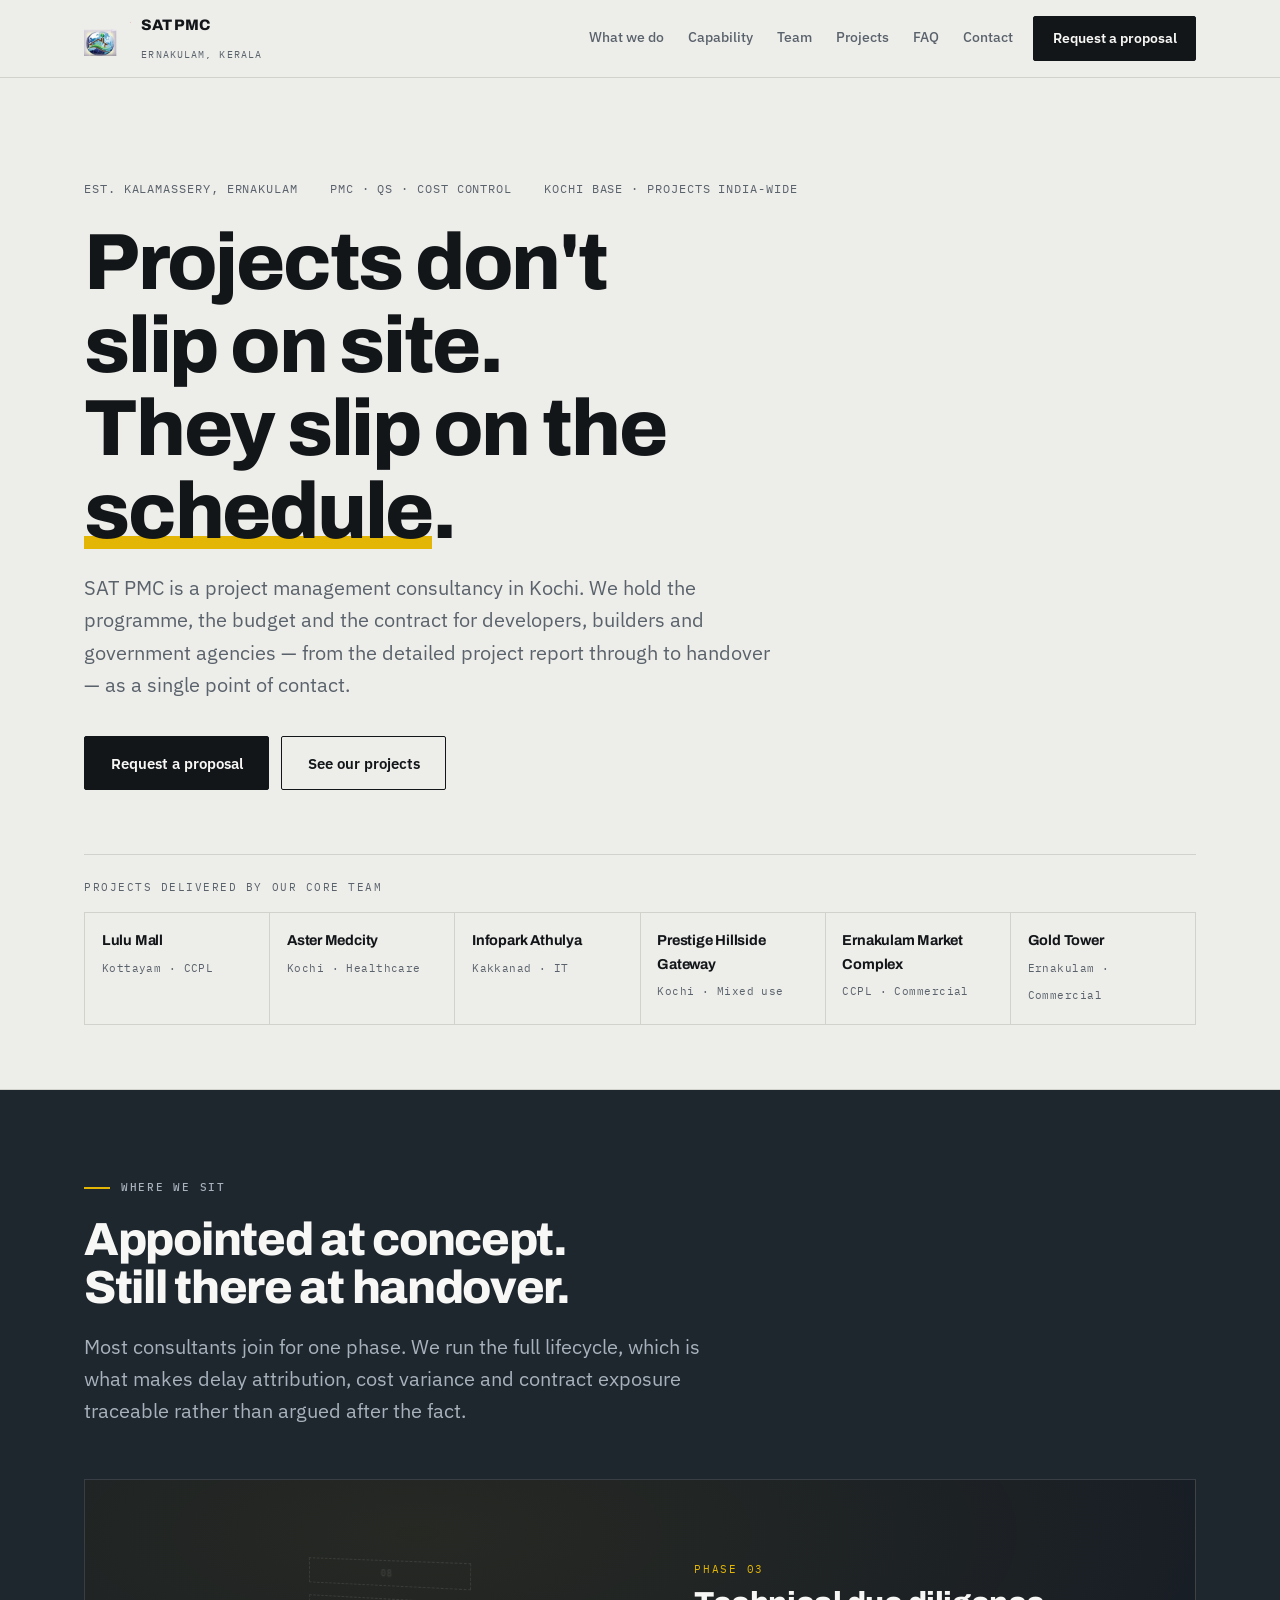
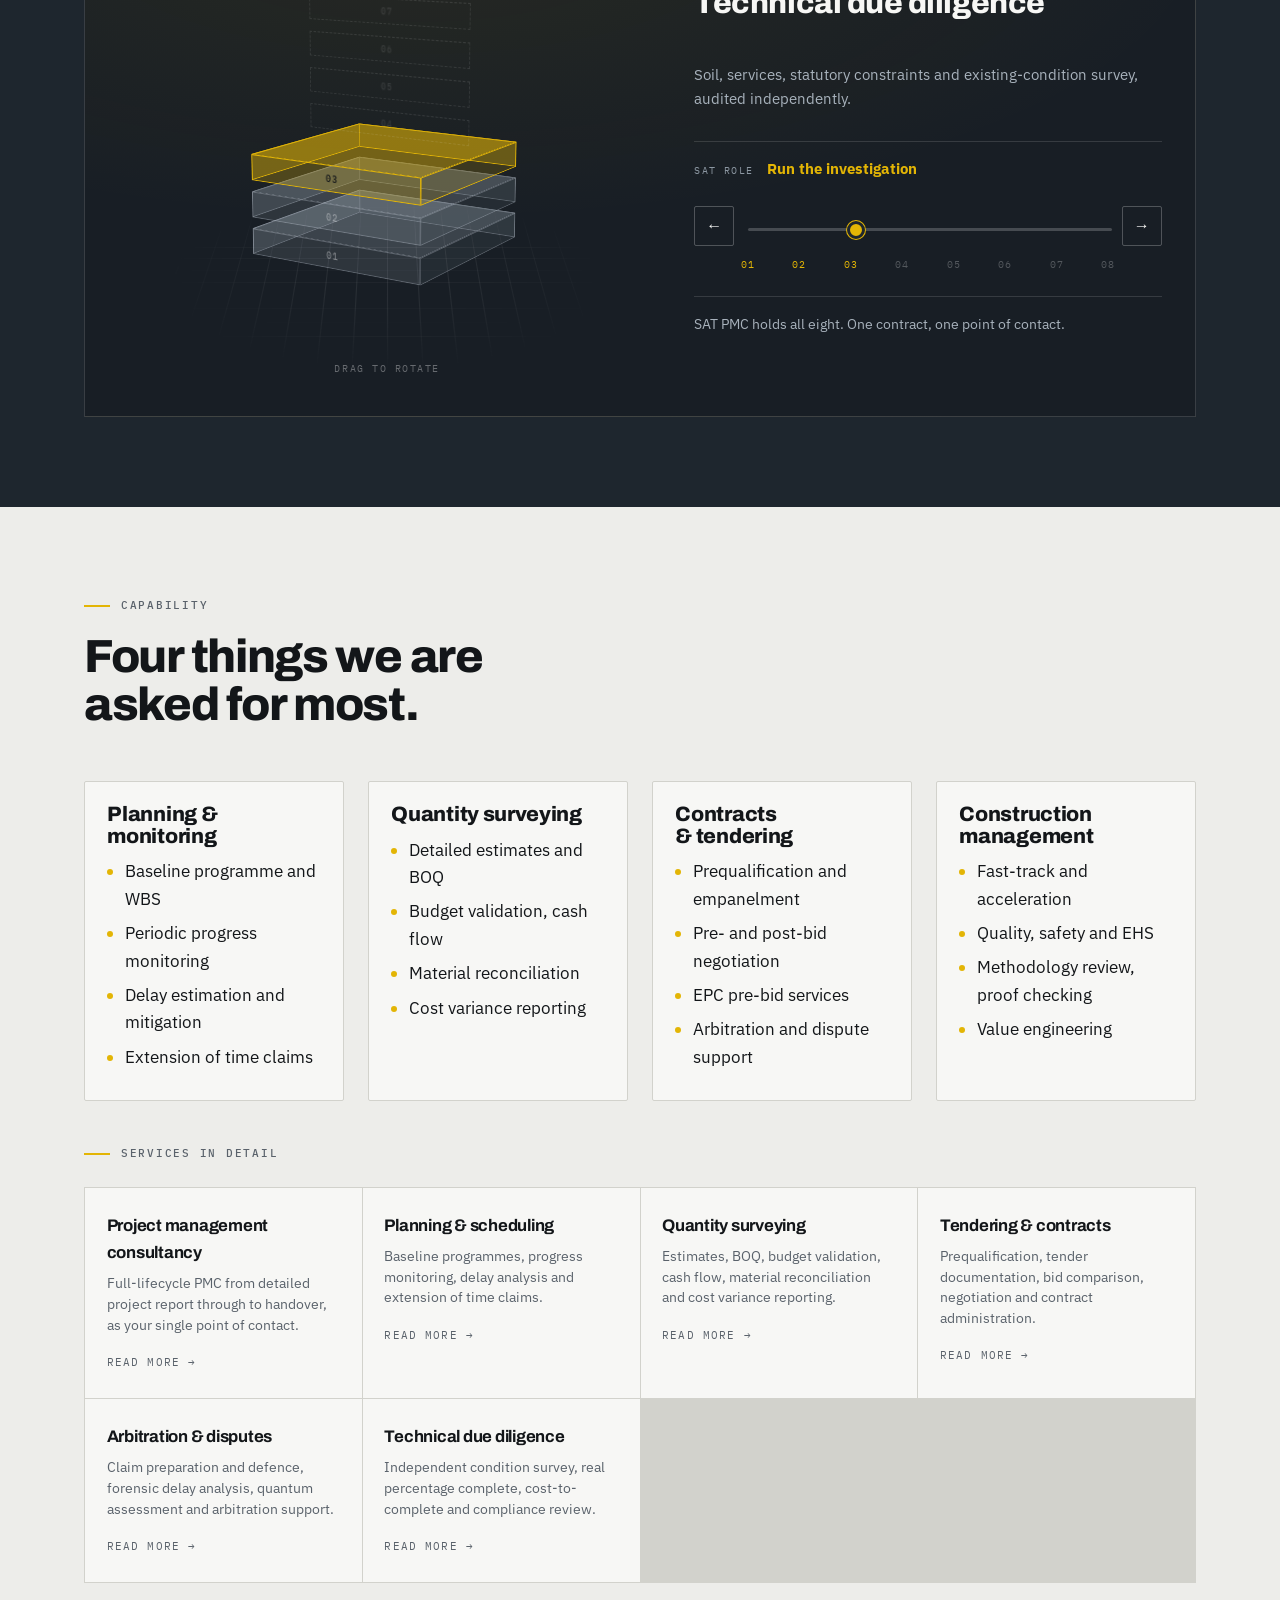
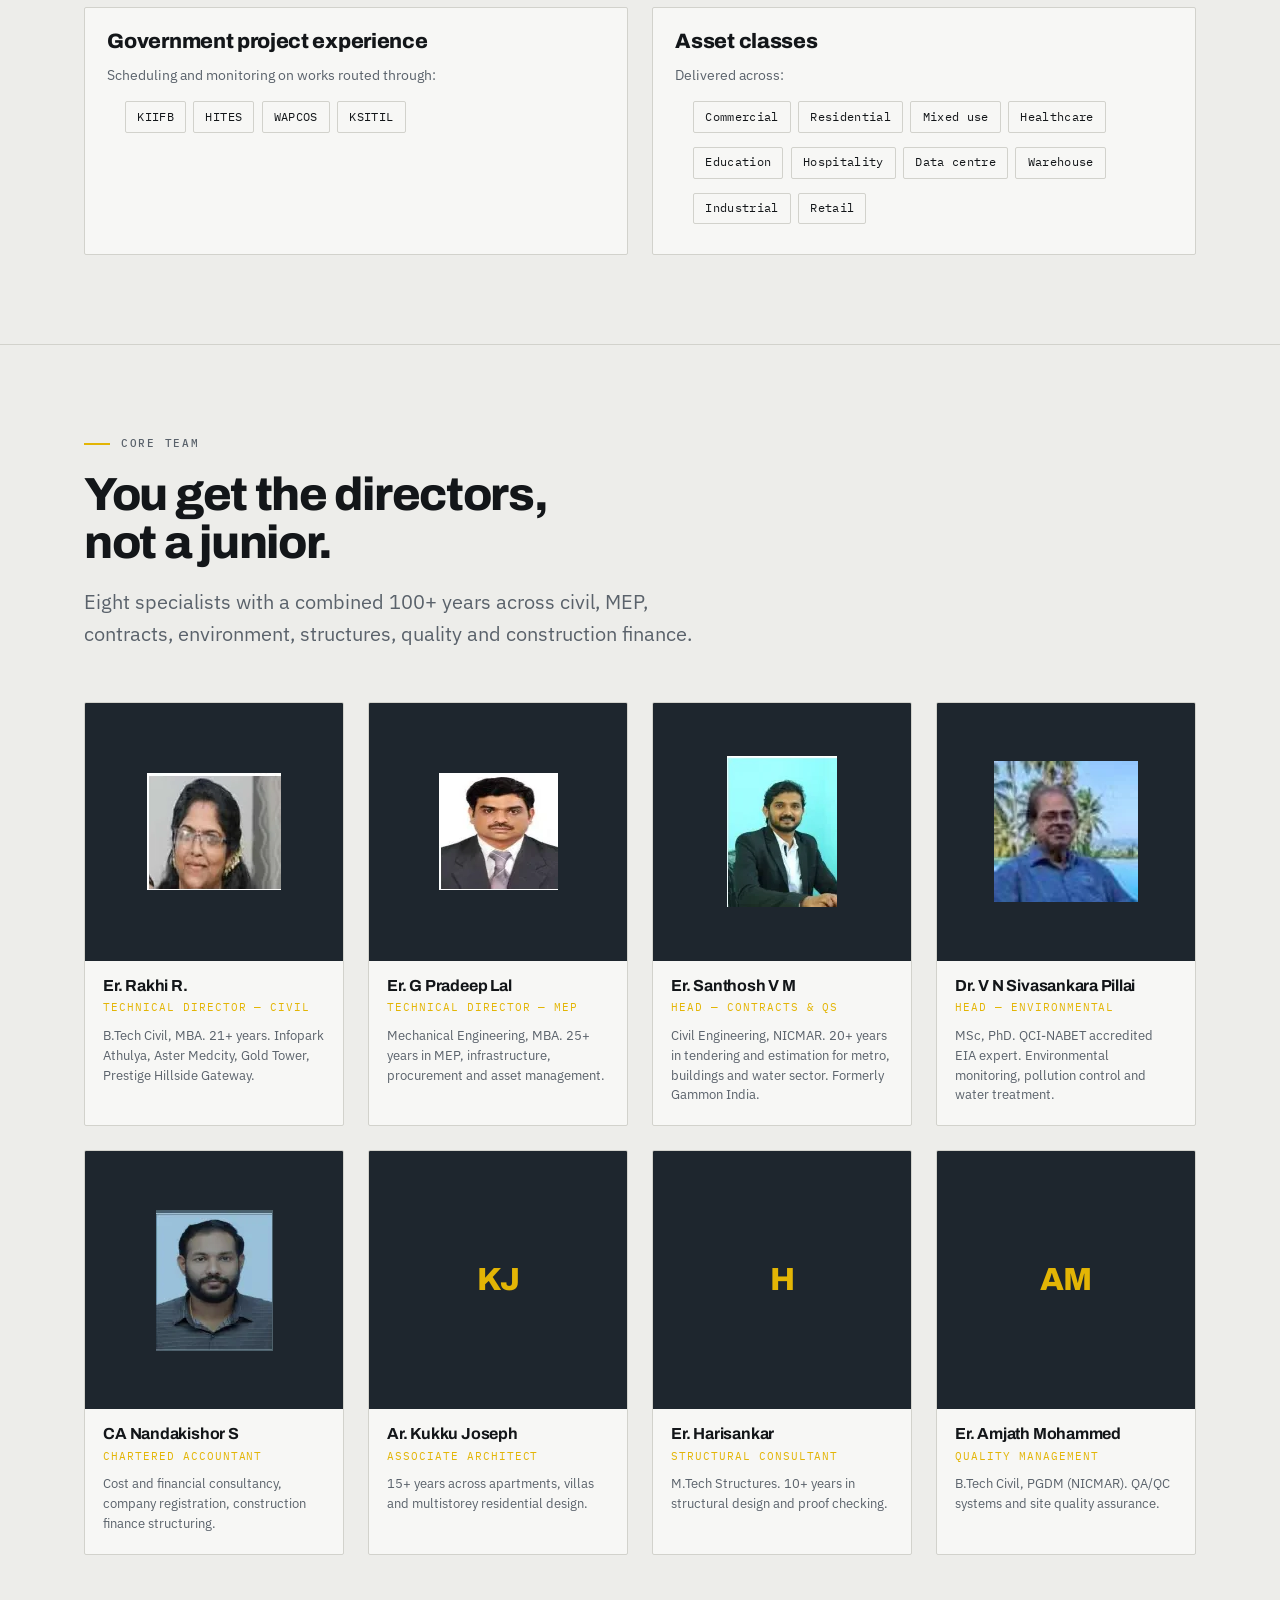
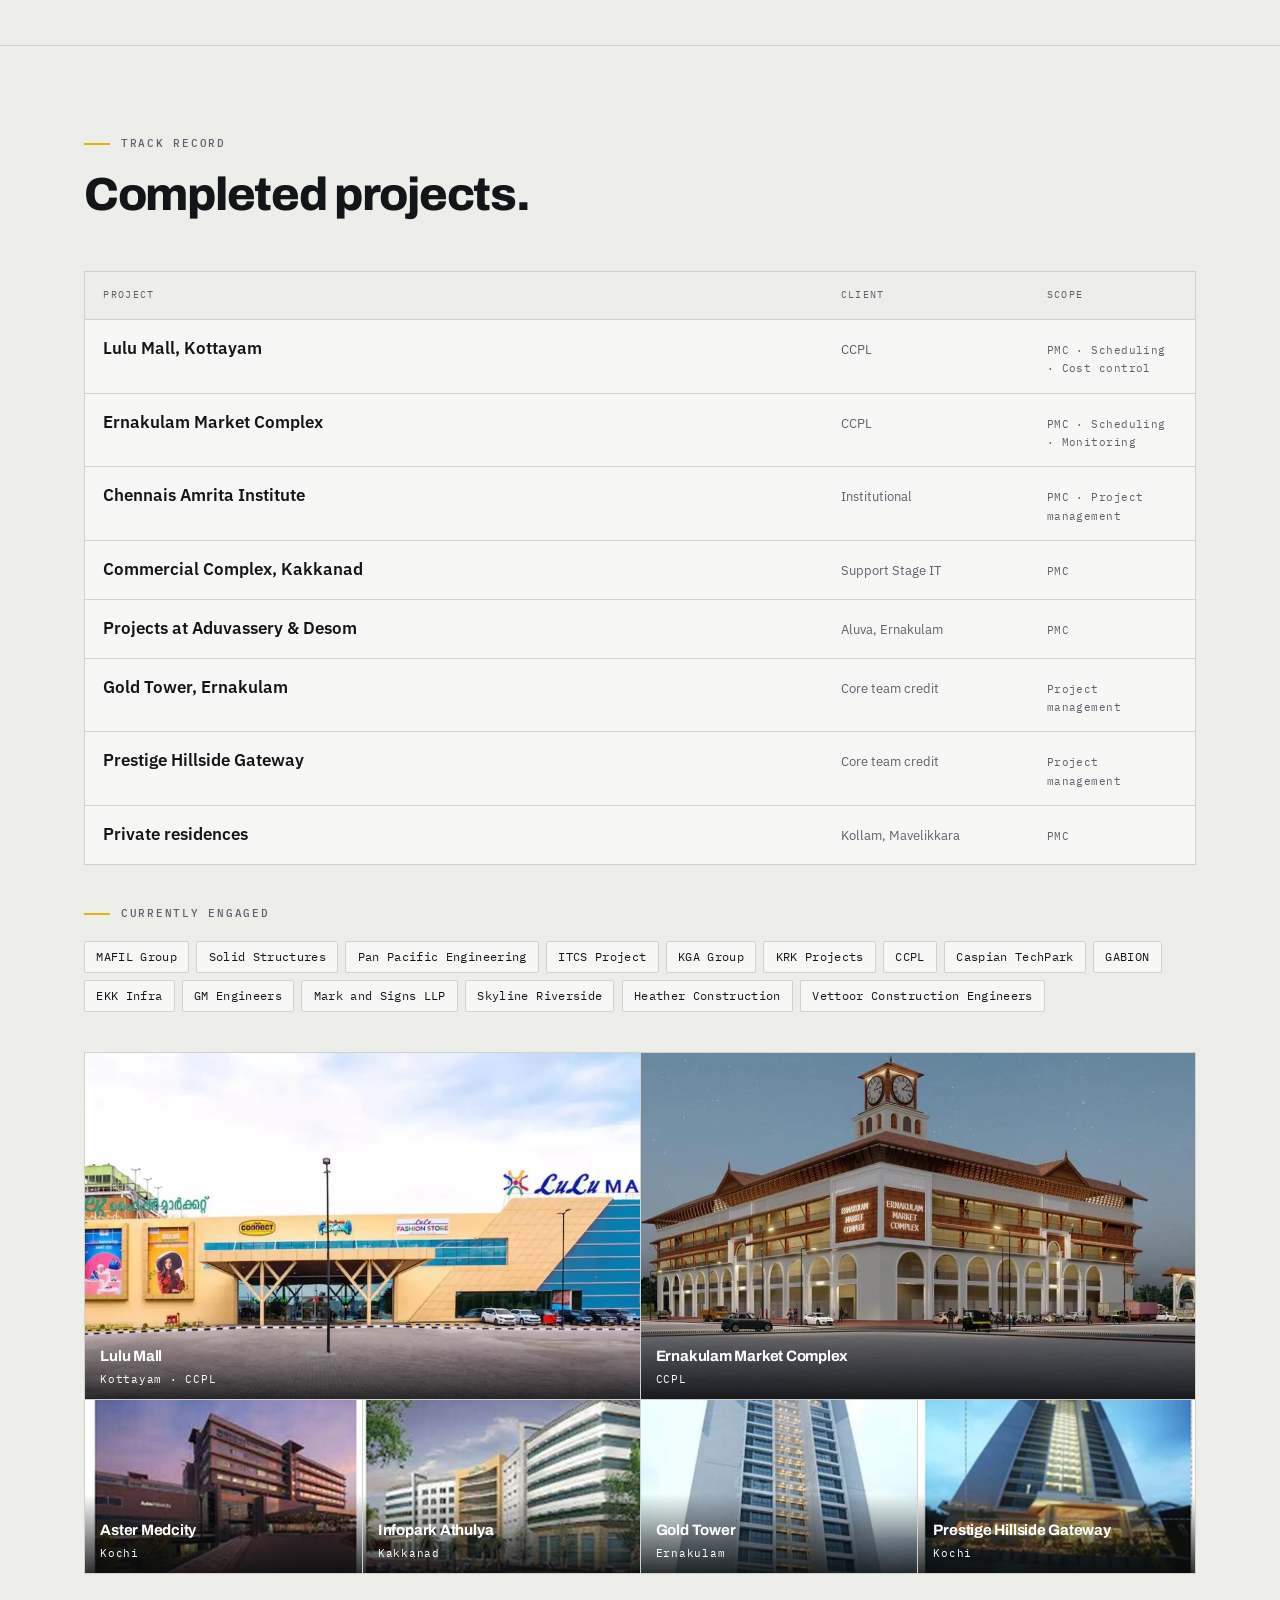
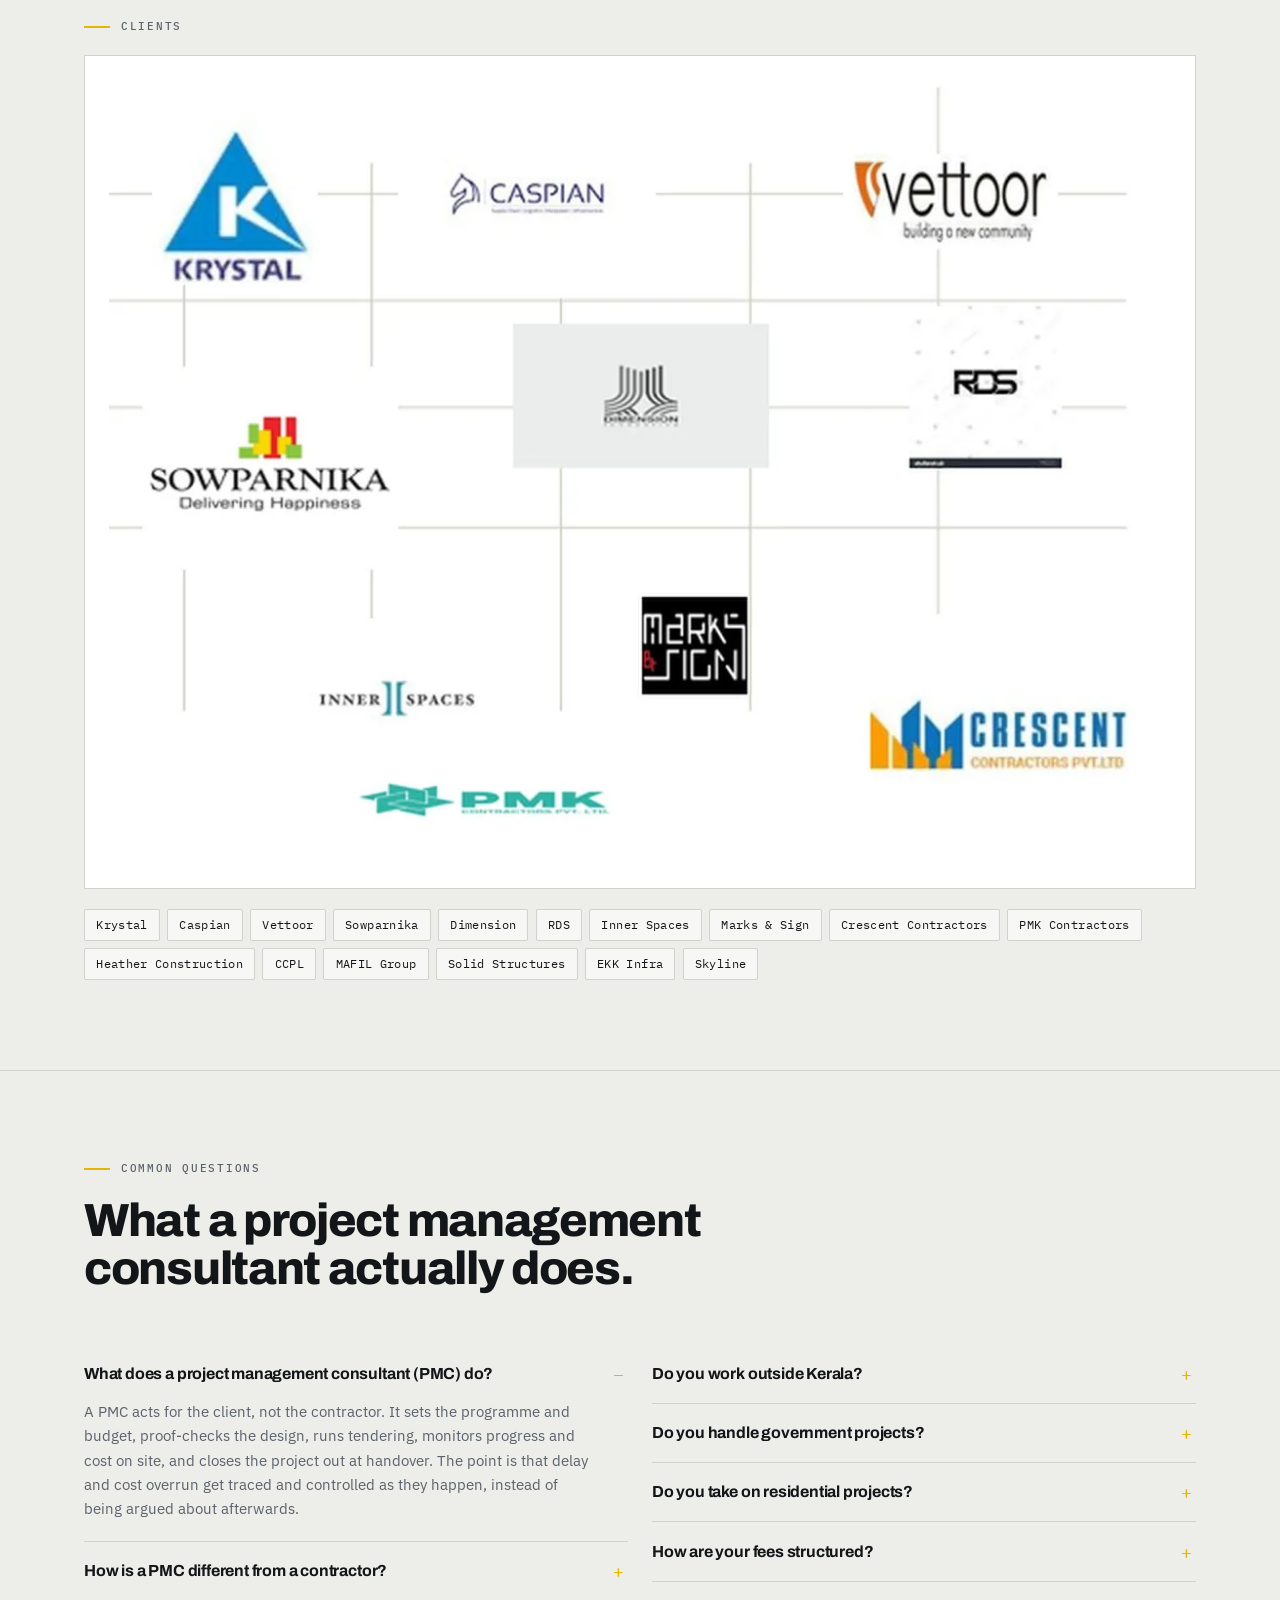
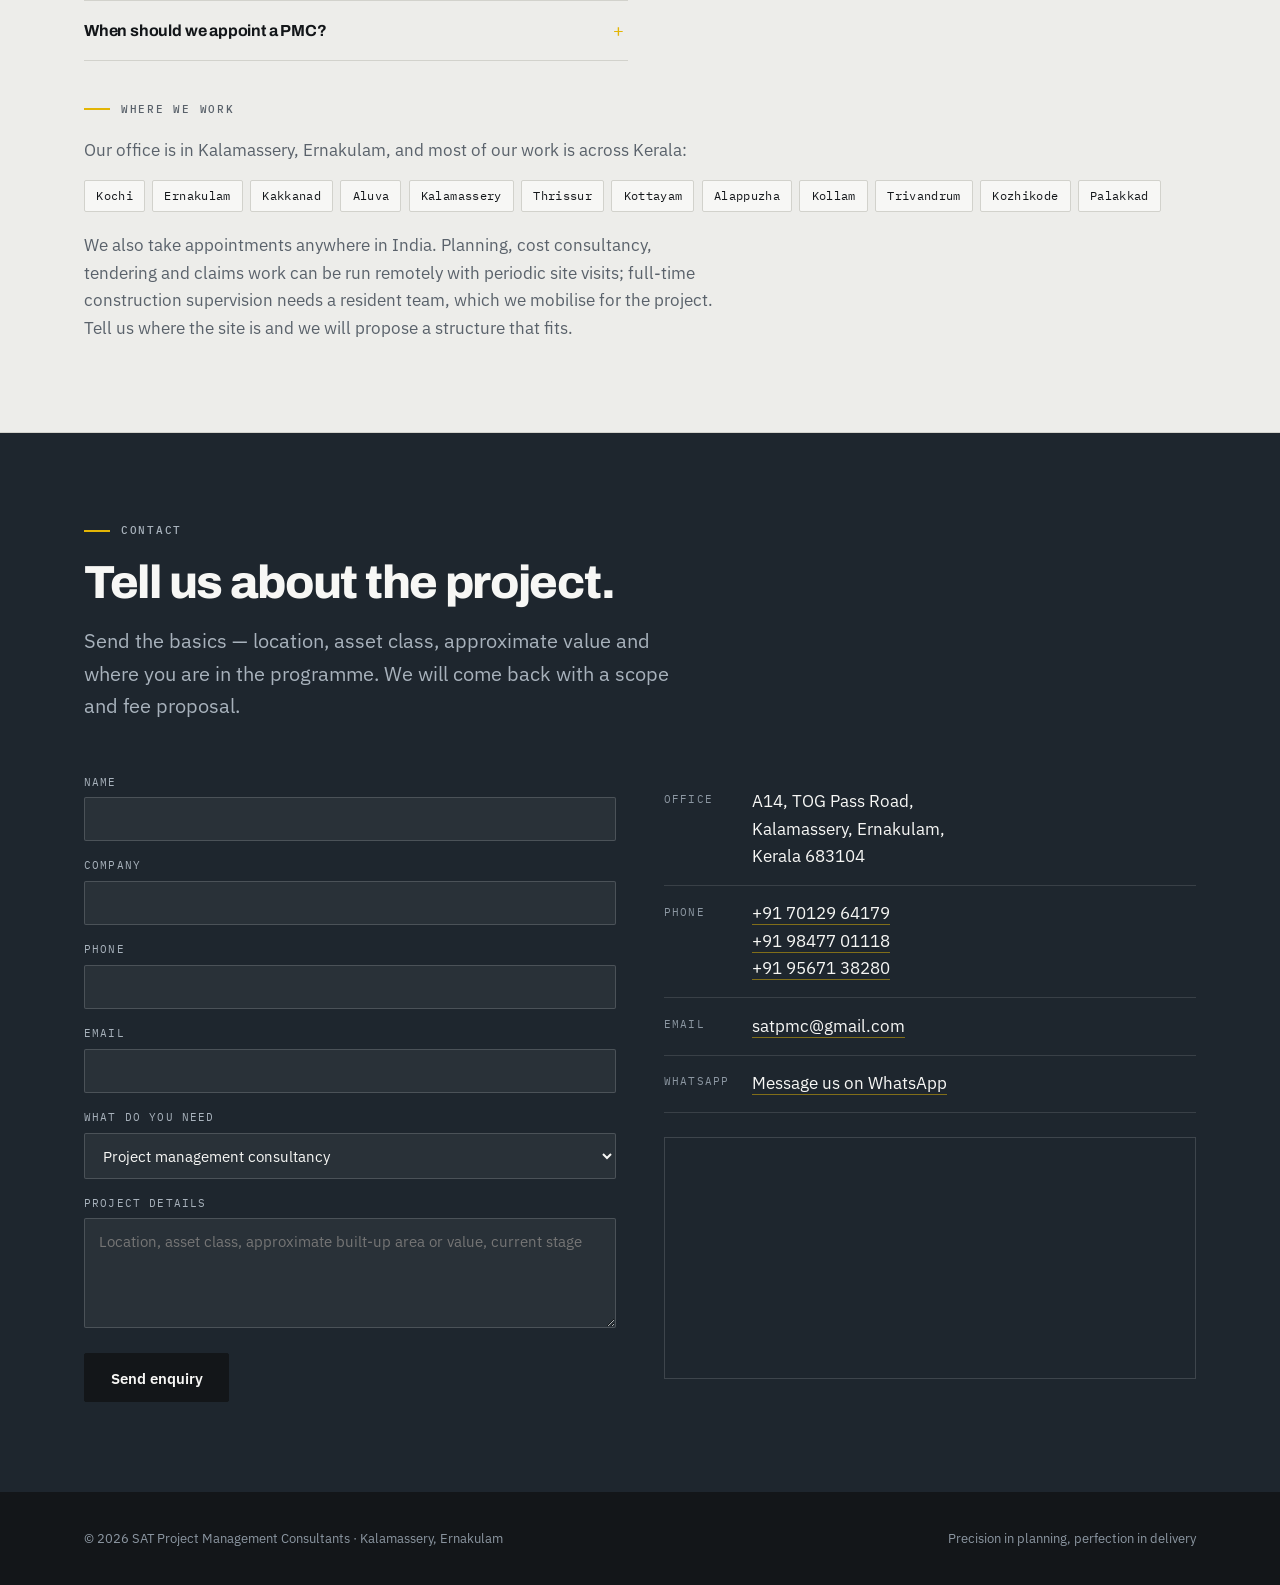
==== commit e6ef3797: "Cut page weight and fit the meta descriptions in a result Three changes, all aimed at what a visitor" ====
--- a/index.html
+++ b/index.html
@@ -5,12 +5,12 @@
 <meta name="viewport" content="width=device-width, initial-scale=1">
 
 <title>SAT PMC | Project Management Consultants in Kochi, Kerala</title>
-<meta name="description" content="SAT Project Management Consultants, Kalamassery, Ernakulam. PMC, scheduling, quantity surveying, cost control and contract management for commercial, residential and government projects across Kerala.">
+<meta name="description" content="Project management consultants in Kochi, Kerala. Scheduling, quantity surveying, cost control and contract management, led by the directors themselves.">
 <link rel="canonical" href="https://satpmc.com/">
 
 <meta property="og:type" content="website">
 <meta property="og:title" content="SAT Project Management Consultants — Kochi, Kerala">
-<meta property="og:description" content="Planning, cost control and contract management for construction projects across Kerala. Team credits include Lulu Mall Kottayam, Aster Medcity and Infopark Athulya.">
+<meta property="og:description" content="Project management consultants in Kochi, Kerala. Scheduling, quantity surveying, cost control and contract management, led by the directors themselves.">
 <meta property="og:url" content="https://satpmc.com/">
 <meta property="og:image" content="https://satpmc.com/f.png">
 <meta name="theme-color" content="#1E262E">
@@ -146,7 +146,7 @@
   <input type="checkbox" id="navcheck" hidden>
   <div class="topbar__inner">
     <a class="brand" href="#top">
-      <img src="f.png" alt="SAT Project Management Consultants logo" width="34" height="34">
+      <picture><source srcset="f.webp" type="image/webp"><img src="f.png" alt="SAT Project Management Consultants logo" width="34" height="34"></picture>
       <span>
         <span class="brand__name">SAT PMC</span><br>
         <span class="brand__sub">Ernakulam, Kerala</span>
@@ -380,7 +380,7 @@
 
     <div class="grid grid--4">
       <article class="person">
-        <div class="person__img"><img src="r.png.png" alt="Er. Rakhi R., Technical Director (Civil) at SAT PMC, Kochi" loading="lazy"></div>
+        <div class="person__img"><picture><source srcset="r.png.webp" type="image/webp"><img src="r.png.png" alt="Er. Rakhi R., Technical Director (Civil) at SAT PMC, Kochi" loading="lazy" width="134" height="117"></picture></div>
         <div class="person__body">
           <h3 class="person__name">Er. Rakhi R.</h3>
           <p class="person__role">Technical Director — Civil</p>
@@ -389,7 +389,7 @@
       </article>
 
       <article class="person">
-        <div class="person__img"><img src="p.png.png" alt="Er. G Pradeep Lal, Technical Director (MEP) at SAT PMC, Kochi" loading="lazy"></div>
+        <div class="person__img"><picture><source srcset="p.png.webp" type="image/webp"><img src="p.png.png" alt="Er. G Pradeep Lal, Technical Director (MEP) at SAT PMC, Kochi" loading="lazy" width="119" height="117"></picture></div>
         <div class="person__body">
           <h3 class="person__name">Er. G Pradeep Lal</h3>
           <p class="person__role">Technical Director — MEP</p>
@@ -398,7 +398,7 @@
       </article>
 
       <article class="person">
-        <div class="person__img"><img src="k.png.png" alt="Er. Santhosh V M, Head of Contracts and Quantity Surveying at SAT PMC" loading="lazy"></div>
+        <div class="person__img"><picture><source srcset="k.png.webp" type="image/webp"><img src="k.png.png" alt="Er. Santhosh V M, Head of Contracts and Quantity Surveying at SAT PMC" loading="lazy" width="110" height="151"></picture></div>
         <div class="person__body">
           <h3 class="person__name">Er. Santhosh V M</h3>
           <p class="person__role">Head — Contracts &amp; QS</p>
@@ -407,7 +407,7 @@
       </article>
 
       <article class="person">
-        <div class="person__img"><img src="s.png.png" alt="Dr. V N Sivasankara Pillai, Head of Environmental Engineering at SAT PMC" loading="lazy"></div>
+        <div class="person__img"><picture><source srcset="s.png.webp" type="image/webp"><img src="s.png.png" alt="Dr. V N Sivasankara Pillai, Head of Environmental Engineering at SAT PMC" loading="lazy" width="144" height="141"></picture></div>
         <div class="person__body">
           <h3 class="person__name">Dr. V N Sivasankara Pillai</h3>
           <p class="person__role">Head — Environmental</p>
@@ -416,7 +416,7 @@
       </article>
 
       <article class="person">
-        <div class="person__img"><img src="nand.png.png" alt="CA Nandakishor S, Chartered Accountant at SAT PMC" loading="lazy"></div>
+        <div class="person__img"><picture><source srcset="nand.png.webp" type="image/webp"><img src="nand.png.png" alt="CA Nandakishor S, Chartered Accountant at SAT PMC" loading="lazy" width="117" height="141"></picture></div>
         <div class="person__body">
           <h3 class="person__name">CA Nandakishor S</h3>
           <p class="person__role">Chartered Accountant</p>
@@ -524,27 +524,27 @@
 
     <div class="gallery">
       <figure class="shot shot--wide">
-        <img src="proj-lulu.jpg" alt="Lulu Mall Kottayam, delivered by the SAT PMC core team" loading="lazy" width="1200" height="675">
+        <picture><source srcset="proj-lulu.webp" type="image/webp"><img src="proj-lulu.jpg" alt="Lulu Mall Kottayam, delivered by the SAT PMC core team" loading="lazy" width="1200" height="675"></picture>
         <figcaption><b>Lulu Mall</b> Kottayam &middot; CCPL</figcaption>
       </figure>
       <figure class="shot shot--wide">
-        <img src="proj-market.jpg" alt="Ernakulam Market Complex, a SAT PMC project for CCPL" loading="lazy" width="1200" height="675">
+        <picture><source srcset="proj-market.webp" type="image/webp"><img src="proj-market.jpg" alt="Ernakulam Market Complex, a SAT PMC project for CCPL" loading="lazy" width="1200" height="675"></picture>
         <figcaption><b>Ernakulam Market Complex</b> CCPL</figcaption>
       </figure>
       <figure class="shot">
-        <img src="proj-aster.jpg" alt="Aster Medcity Kochi, delivered by the SAT PMC core team" loading="lazy" width="788" height="560">
+        <picture><source srcset="proj-aster.webp" type="image/webp"><img src="proj-aster.jpg" alt="Aster Medcity Kochi, delivered by the SAT PMC core team" loading="lazy" width="788" height="560"></picture>
         <figcaption><b>Aster Medcity</b> Kochi</figcaption>
       </figure>
       <figure class="shot">
-        <img src="proj-infopark.jpg" alt="Infopark Athulya Kakkanad, delivered by the SAT PMC core team" loading="lazy" width="732" height="544">
+        <picture><source srcset="proj-infopark.webp" type="image/webp"><img src="proj-infopark.jpg" alt="Infopark Athulya Kakkanad, delivered by the SAT PMC core team" loading="lazy" width="732" height="544"></picture>
         <figcaption><b>Infopark Athulya</b> Kakkanad</figcaption>
       </figure>
       <figure class="shot">
-        <img src="proj-goldtower.jpg" alt="Gold Tower Ernakulam, delivered by the SAT PMC core team" loading="lazy" width="963" height="1200">
+        <picture><source srcset="proj-goldtower.webp" type="image/webp"><img src="proj-goldtower.jpg" alt="Gold Tower Ernakulam, delivered by the SAT PMC core team" loading="lazy" width="963" height="1200"></picture>
         <figcaption><b>Gold Tower</b> Ernakulam</figcaption>
       </figure>
       <figure class="shot">
-        <img src="proj-tower.jpg" alt="Prestige Hillside Gateway Kochi, delivered by the SAT PMC core team" loading="lazy" width="776" height="624">
+        <picture><source srcset="proj-tower.webp" type="image/webp"><img src="proj-tower.jpg" alt="Prestige Hillside Gateway Kochi, delivered by the SAT PMC core team" loading="lazy" width="776" height="624"></picture>
         <figcaption><b>Prestige Hillside Gateway</b> Kochi</figcaption>
       </figure>
     </div>
@@ -552,7 +552,7 @@
     <div style="margin-top:2.75rem">
       <p class="eyebrow">Clients</p>
       <div class="clients-panel">
-        <img src="clients.jpg" alt="SAT PMC clients including Krystal, Caspian, Vettoor, Sowparnika, Dimension, RDS, Inner Spaces, Marks &amp; Sign, Crescent Contractors and PMK Contractors" loading="lazy" width="1088" height="804">
+        <picture><source srcset="clients.webp" type="image/webp"><img src="clients.jpg" alt="SAT PMC clients including Krystal, Caspian, Vettoor, Sowparnika, Dimension, RDS, Inner Spaces, Marks &amp; Sign, Crescent Contractors and PMK Contractors" loading="lazy" width="1088" height="804"></picture>
       </div>
       <ul class="tags" style="margin-top:1.25rem">
         <li>Krystal</li><li>Caspian</li><li>Vettoor</li><li>Sowparnika</li><li>Dimension</li>
@@ -716,7 +716,6 @@
         </div>
         <div class="contact-line">
           <div class="contact-line__k">Email</div>
-          <!-- RECOMMENDED: move to info@satpmc.com — a gmail address costs credibility with institutional clients -->
           <div class="contact-line__v"><a href="mailto:satpmc@gmail.com">satpmc@gmail.com</a></div>
         </div>
         <div class="contact-line">
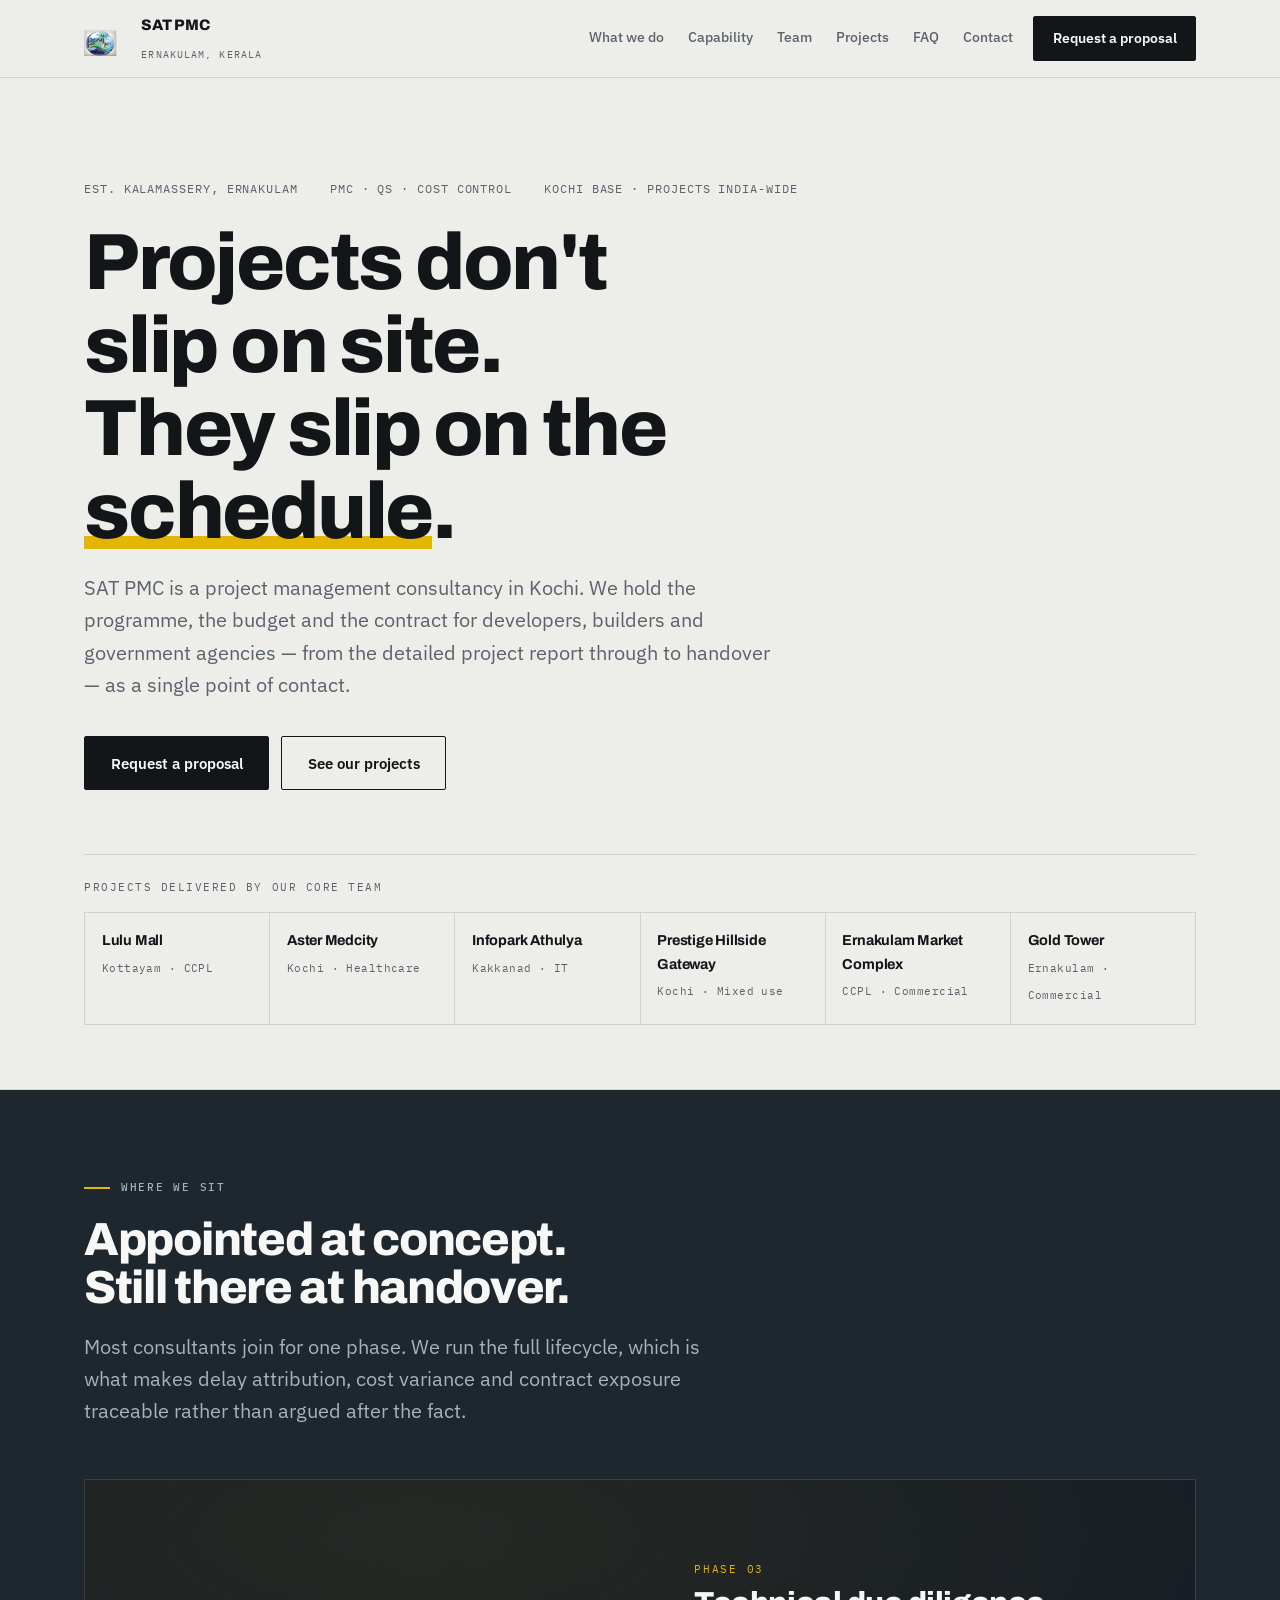
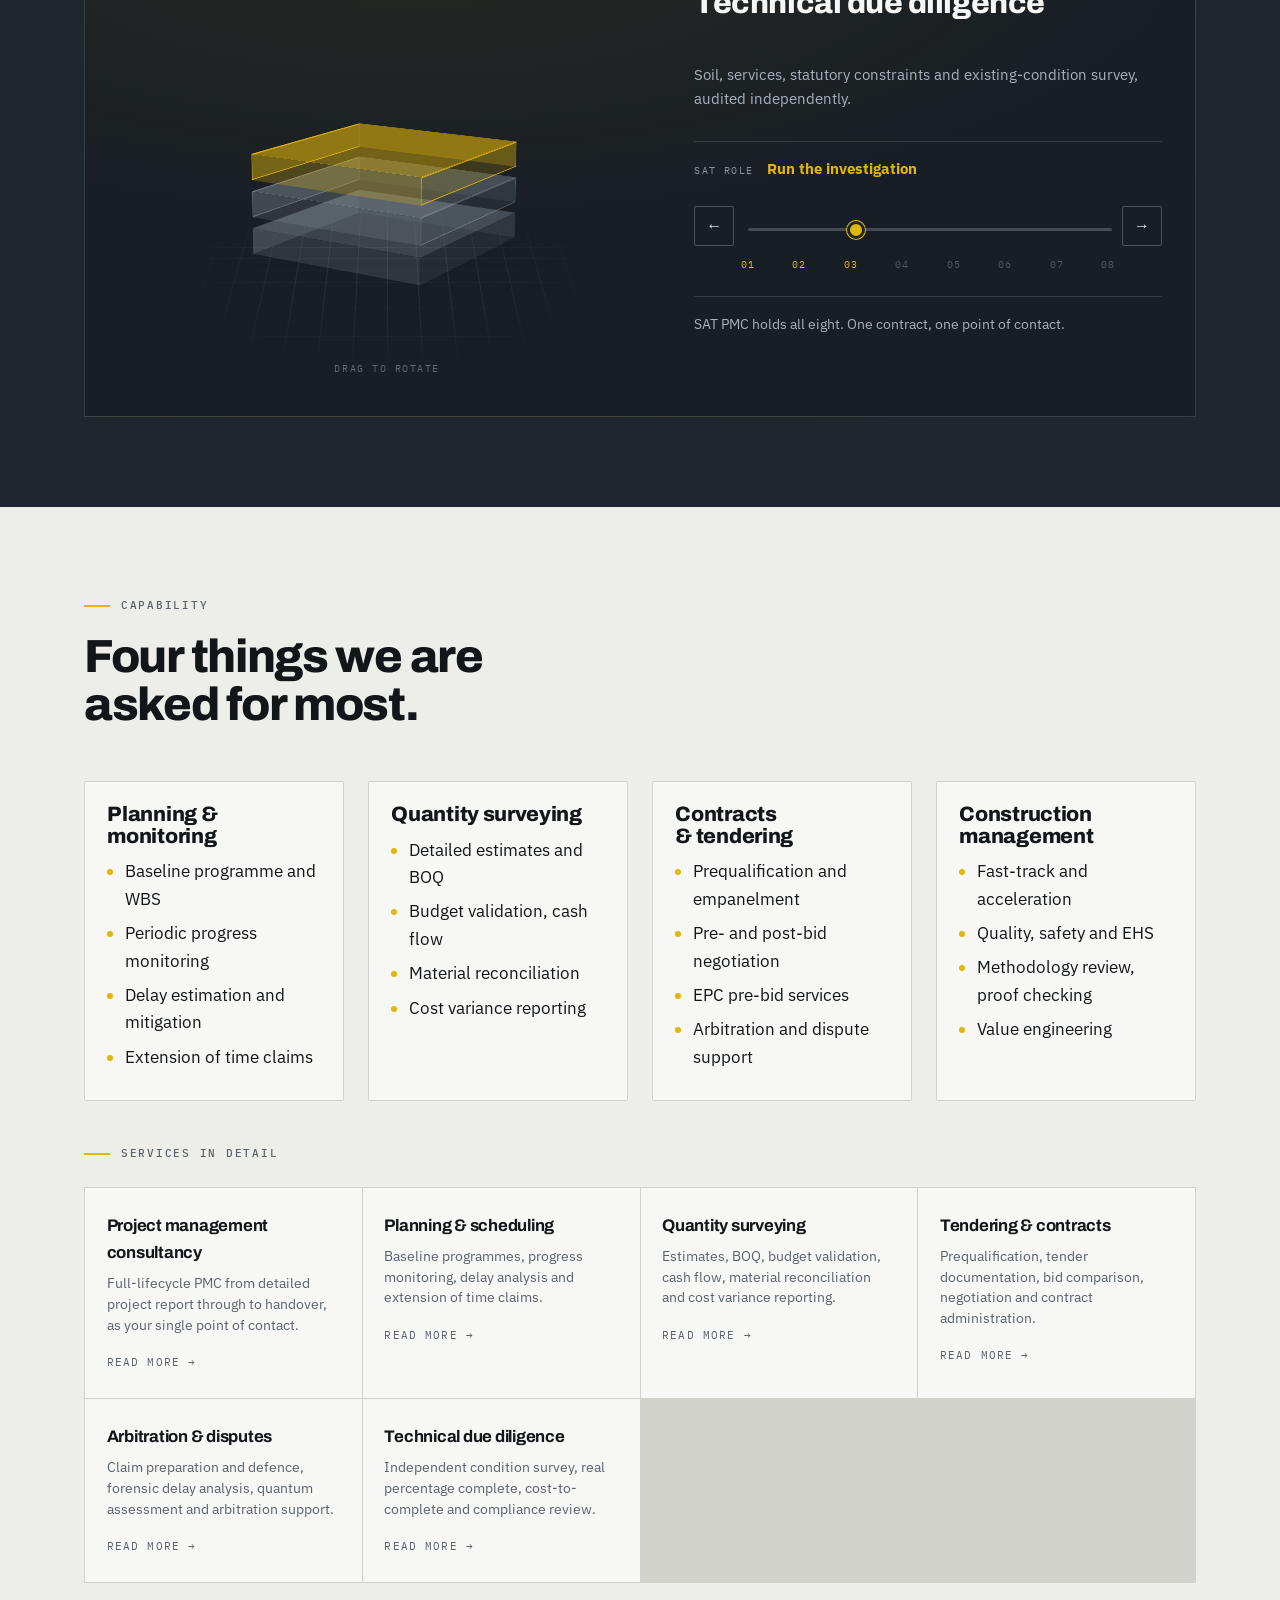
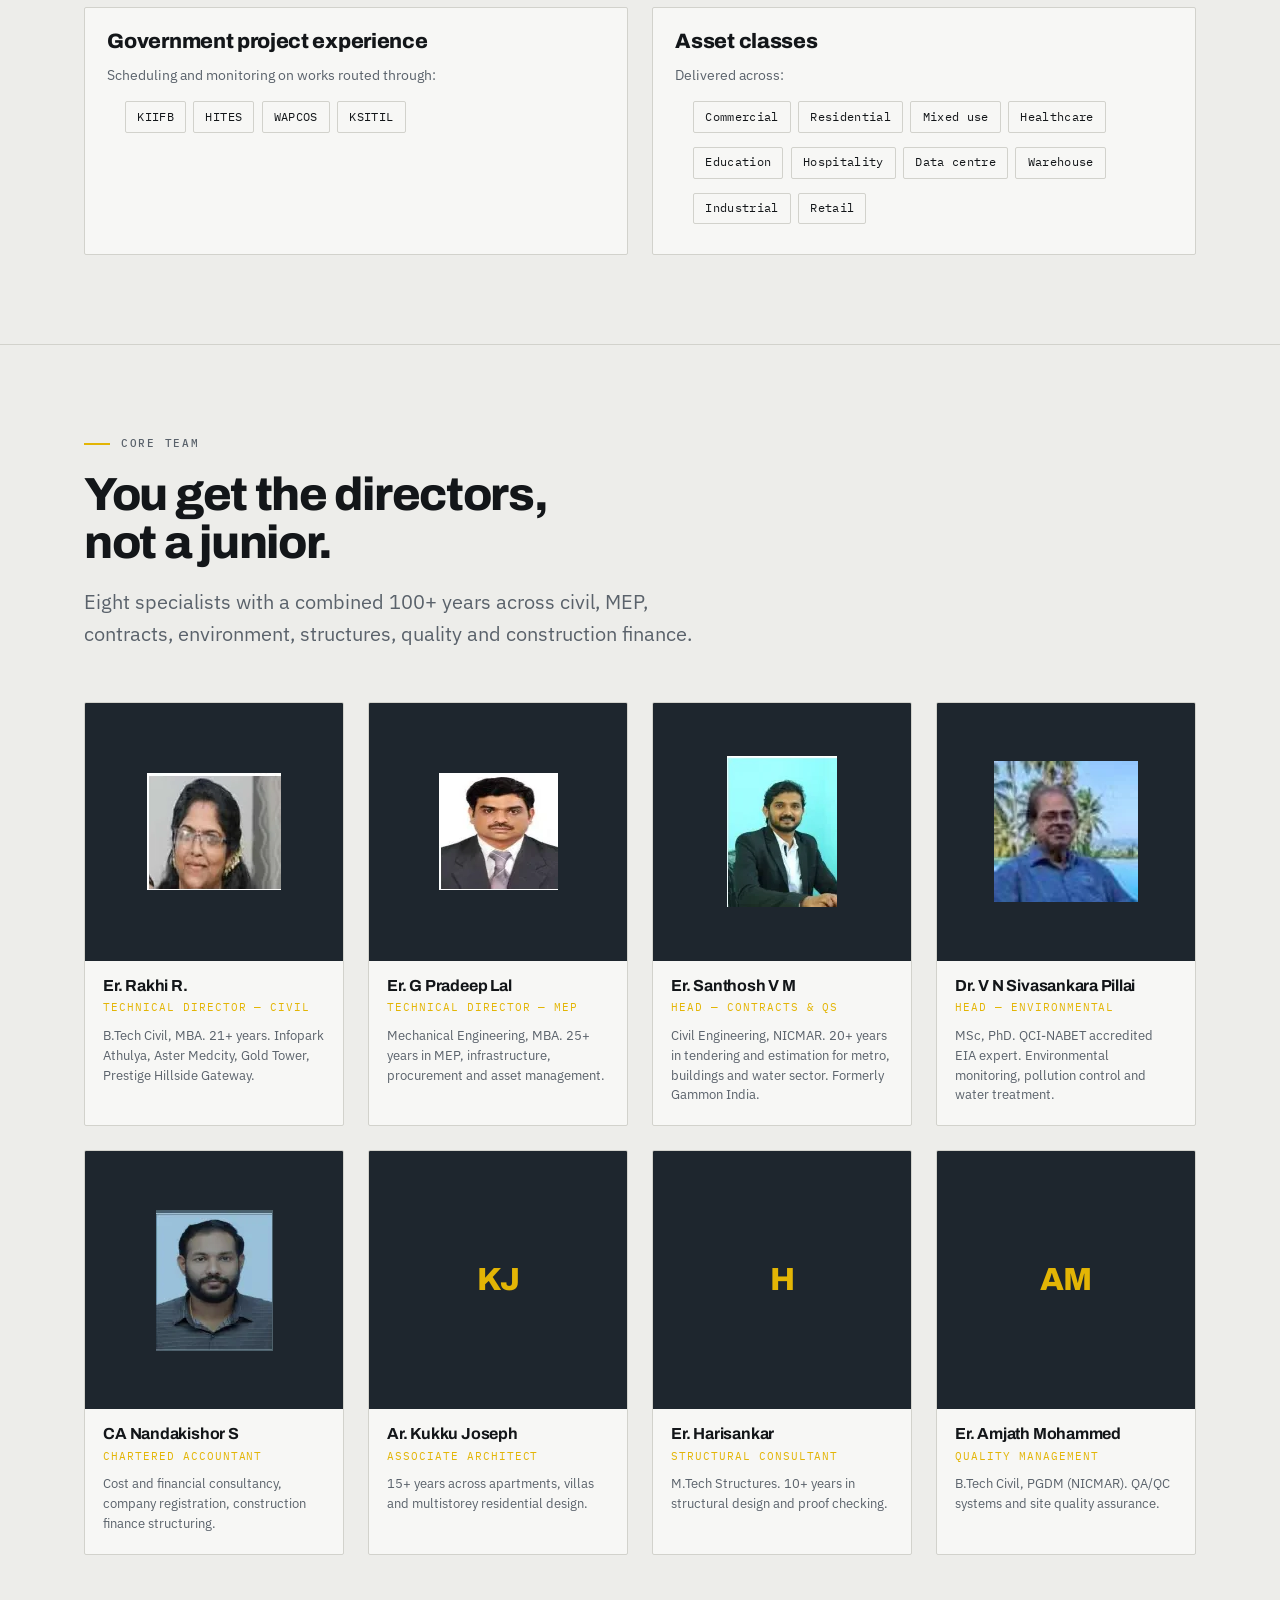
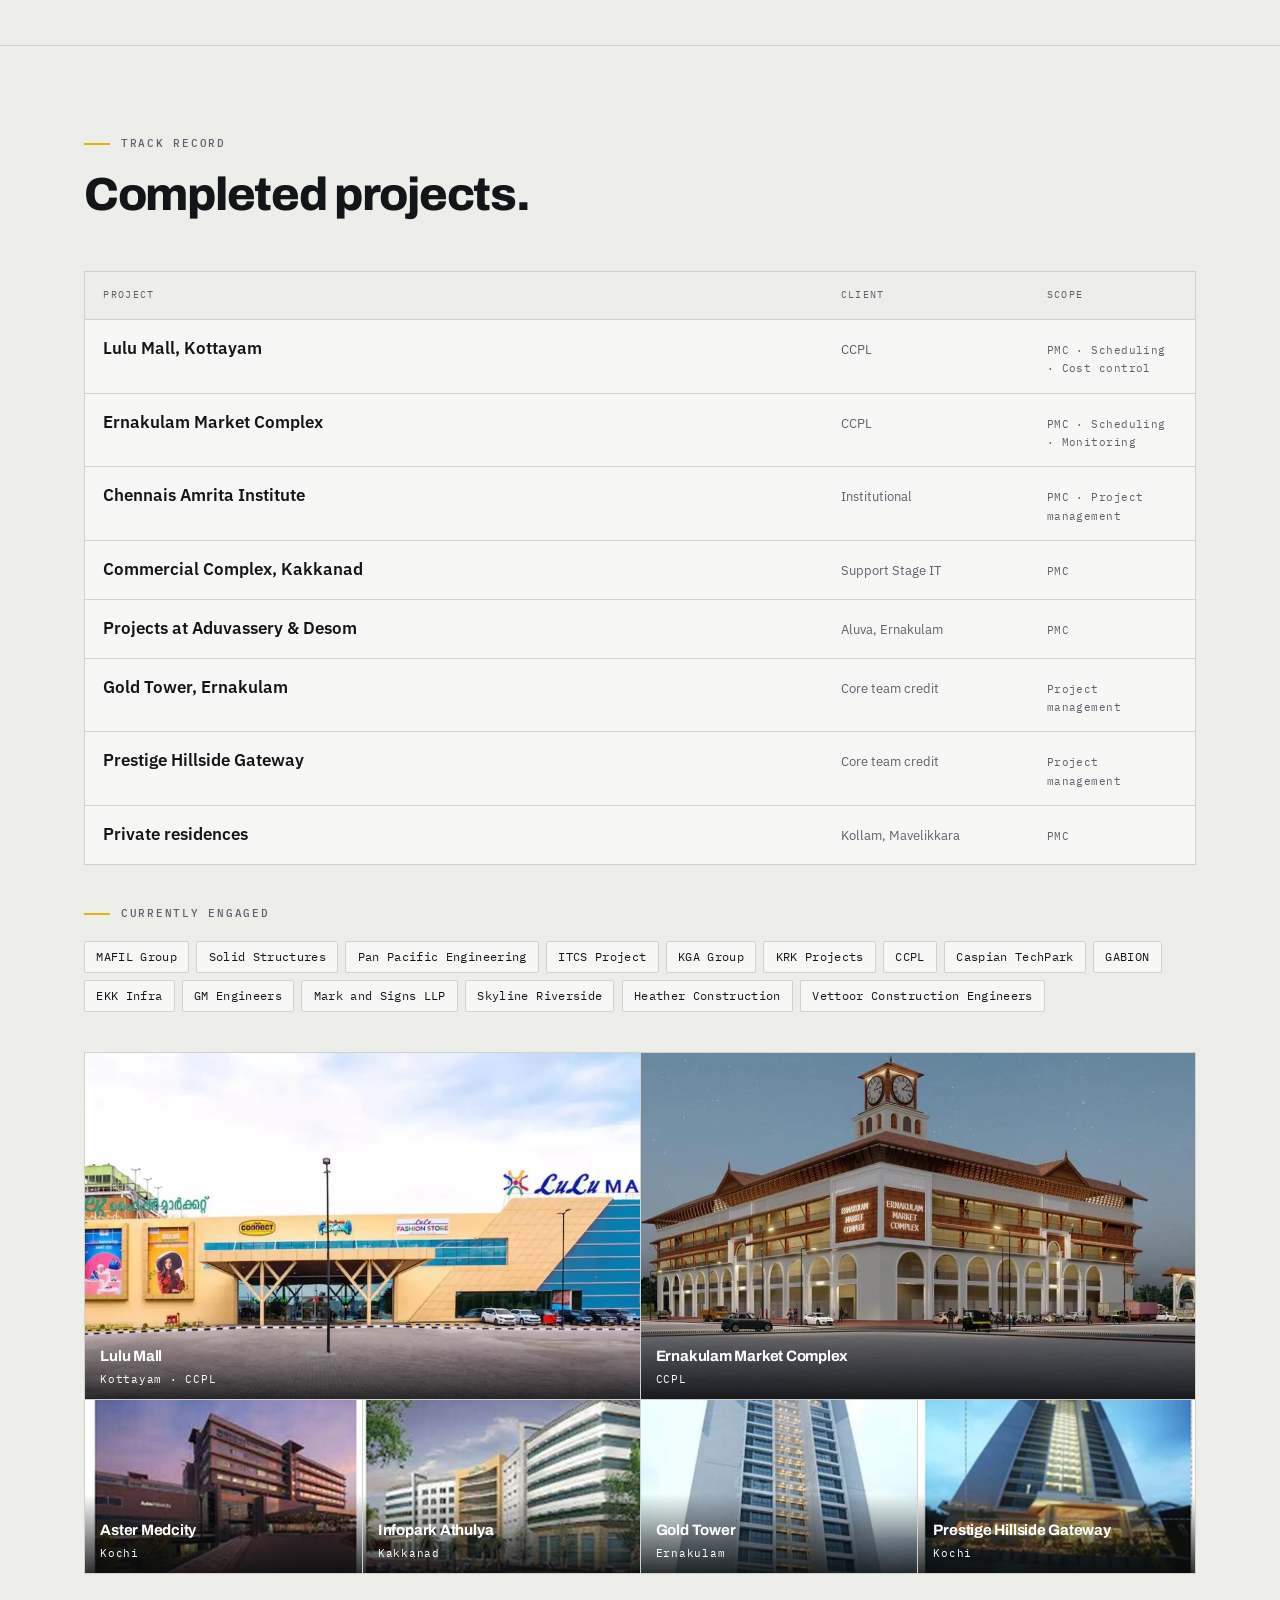
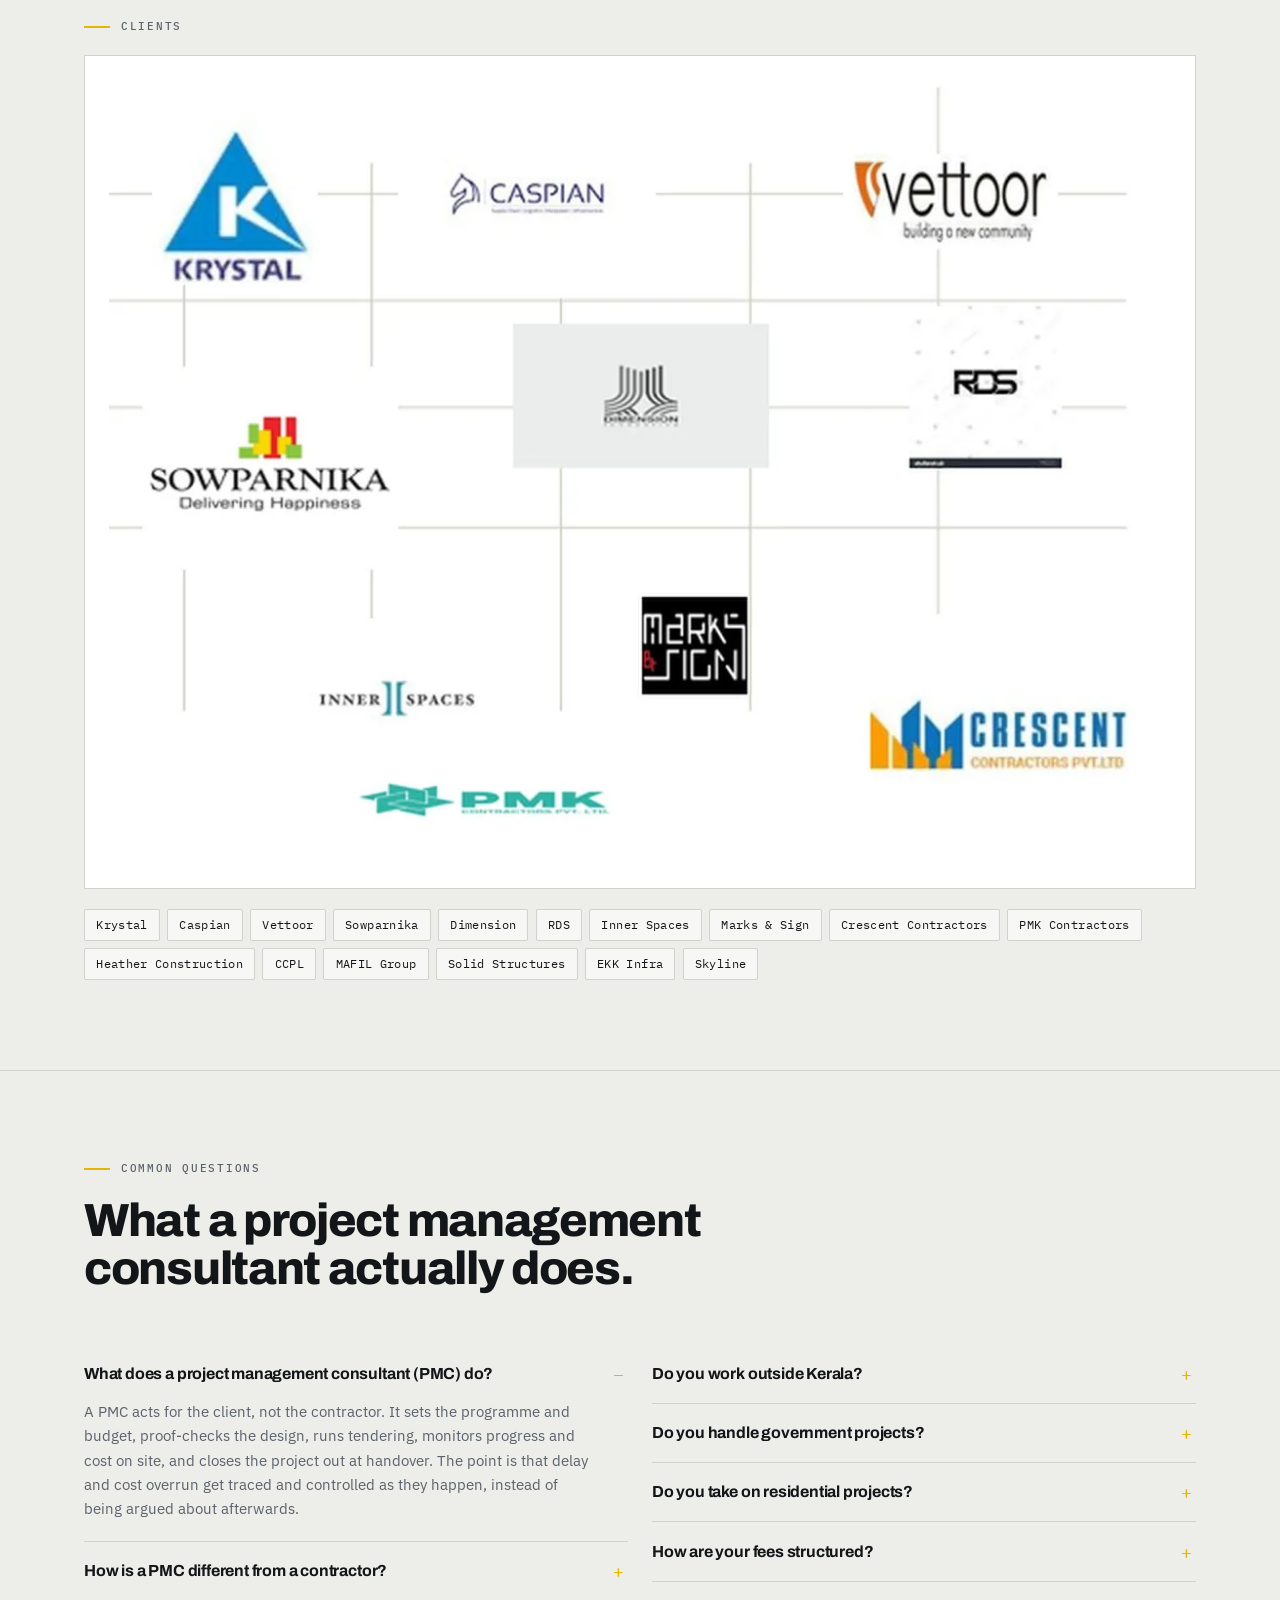
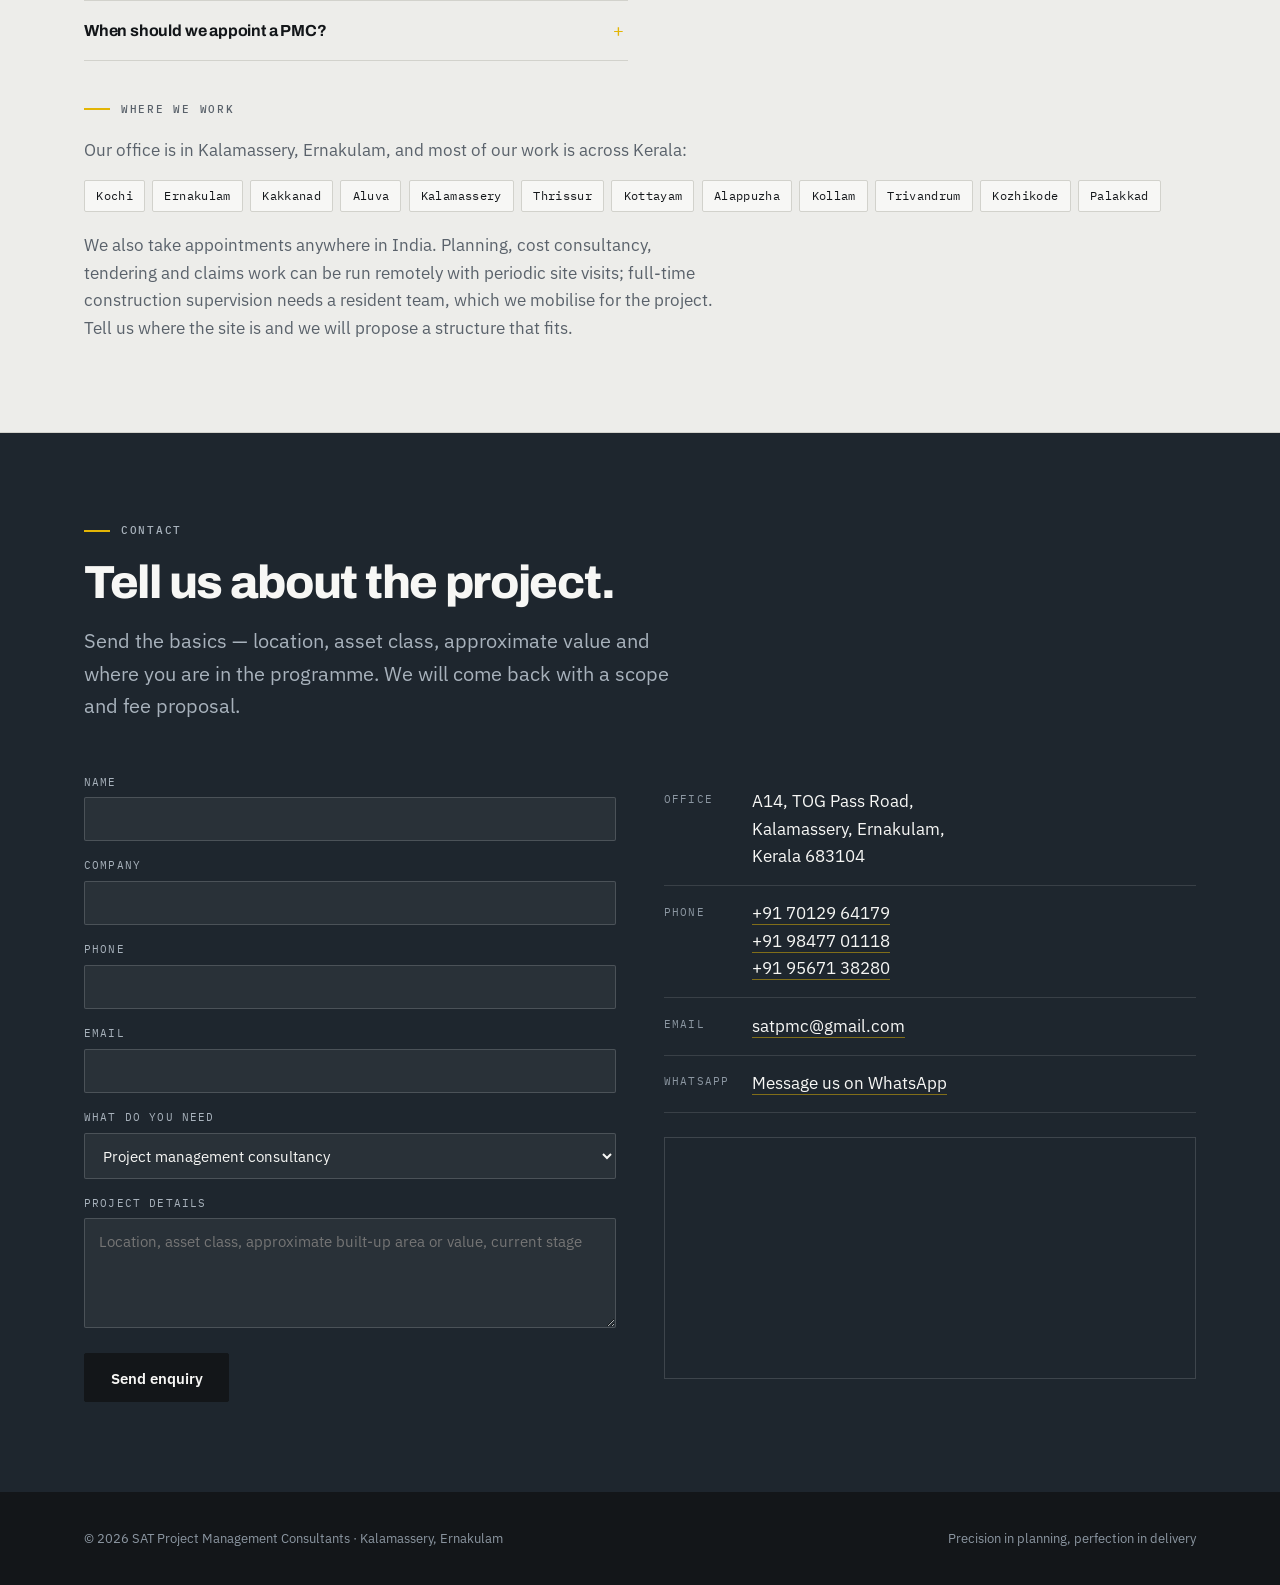
==== commit ef60cafb: "Deepen the service pages and align the FAQ schema with the page Each service page ran 508 to 611 wor" ====
--- a/index.html
+++ b/index.html
@@ -12,7 +12,14 @@
 <meta property="og:title" content="SAT Project Management Consultants — Kochi, Kerala">
 <meta property="og:description" content="Project management consultants in Kochi, Kerala. Scheduling, quantity surveying, cost control and contract management, led by the directors themselves.">
 <meta property="og:url" content="https://satpmc.com/">
-<meta property="og:image" content="https://satpmc.com/f.png">
+<meta property="og:image" content="https://satpmc.com/og-image.jpg">
+  <meta property="og:image:width" content="1200">
+  <meta property="og:image:height" content="630">
+  <meta property="og:image:alt" content="SAT Project Management Consultants, Kochi, Kerala">
+  <meta name="twitter:card" content="summary_large_image">
+  <meta name="twitter:title" content="SAT Project Management Consultants — Kochi, Kerala">
+  <meta name="twitter:description" content="Project management consultants in Kochi, Kerala. Scheduling, quantity surveying, cost control and contract management, led by the directors themselves.">
+  <meta name="twitter:image" content="https://satpmc.com/og-image.jpg">
 <meta name="theme-color" content="#1E262E">
 
 <link rel="icon" href="f.png">
@@ -89,8 +96,7 @@
 }
 </script>
 
-<script type="application/ld+json">
-{
+<script type="application/ld+json">{
   "@context": "https://schema.org",
   "@type": "FAQPage",
   "mainEntity": [
@@ -99,44 +105,59 @@
       "name": "What does a project management consultant (PMC) do?",
       "acceptedAnswer": {
         "@type": "Answer",
-        "text": "A PMC acts for the client rather than the contractor. It sets the programme and budget, proof-checks design, runs tendering, monitors progress and cost on site, and closes the project out at handover. The purpose is that delay and cost overrun are traced and controlled as they happen, rather than argued about afterwards."
+        "text": "A PMC acts for the client, not the contractor. It sets the programme and budget, proof-checks the design, runs tendering, monitors progress and cost on site, and closes the project out at handover. The point is that delay and cost overrun get traced and controlled as they happen, instead of being argued about afterwards."
       }
     },
     {
       "@type": "Question",
-      "name": "Which areas does SAT PMC serve?",
+      "name": "How is a PMC different from a contractor?",
       "acceptedAnswer": {
         "@type": "Answer",
-        "text": "SAT PMC is based in Kalamassery, Ernakulam. Most of our work is across Kerala, including Kochi, Thrissur, Kottayam, Kollam and Trivandrum, but we take appointments anywhere in India. Planning, cost consultancy, tendering and claims work runs remotely with periodic site visits; full-time site supervision is delivered with a mobilised resident team."
+        "text": "A contractor builds the works and is paid for the works. A PMC is appointed by the client to protect the client's programme, budget and contractual position — including checking the contractor's claims, quality and progress. The two roles are deliberately independent of each other."
       }
     },
     {
       "@type": "Question",
-      "name": "Does SAT PMC handle government projects?",
+      "name": "When should we appoint a PMC?",
       "acceptedAnswer": {
         "@type": "Answer",
-        "text": "Yes. The team has scheduling and monitoring experience on works routed through KIIFB, HITES, WAPCOS and KSITIL, including prequalification, tendering and empanelment support."
+        "text": "As early as the detailed project report or feasibility stage. Most of the cost and programme benefit is available before the design is frozen and tenders go out. We are also appointed mid-project, usually for cost control, delay analysis or dispute support."
       }
     },
     {
       "@type": "Question",
-      "name": "When should a PMC be appointed on a project?",
+      "name": "Do you work outside Kerala?",
       "acceptedAnswer": {
         "@type": "Answer",
-        "text": "As early as the detailed project report or feasibility stage. Appointing a PMC before design is frozen and tenders are issued is where most of the cost and programme benefit is available. SAT PMC can also be appointed mid-project for cost control, delay analysis or dispute support."
+        "text": "Yes. We are based in Ernakulam and most of our projects are in Kerala, but we take appointments anywhere in India. Planning, cost consultancy, tendering and claims work runs remotely with periodic site visits. Full-time construction supervision needs people on site, so we mobilise a resident team for the project and price it accordingly."
       }
     },
     {
       "@type": "Question",
-      "name": "What is the difference between a PMC and a contractor?",
+      "name": "Do you handle government projects?",
       "acceptedAnswer": {
         "@type": "Answer",
-        "text": "A contractor builds the works and is paid for the works. A PMC is appointed by the client to protect the client's programme, budget and contractual position, including checking the contractor's claims, quality and progress. The two roles are deliberately independent."
+        "text": "Yes. Our team has scheduling and monitoring experience on works routed through KIIFB, HITES, WAPCOS and KSITIL, including prequalification, tendering and empanelment support."
+      }
+    },
+    {
+      "@type": "Question",
+      "name": "Do you take on residential projects?",
+      "acceptedAnswer": {
+        "@type": "Answer",
+        "text": "Yes. Alongside commercial and institutional work we provide PMC and cost consultancy on private residences and apartment developments, including projects in Kollam and Mavelikkara."
+      }
+    },
+    {
+      "@type": "Question",
+      "name": "How are your fees structured?",
+      "acceptedAnswer": {
+        "@type": "Answer",
+        "text": "Typically as a percentage of project value, or a fixed monthly fee for defined scope such as scheduling and cost monitoring. We issue a written scope and fee proposal after understanding the project's size, stage and duration."
       }
     }
   ]
-}
-</script>
+}</script>
 </head>
 
 <body>
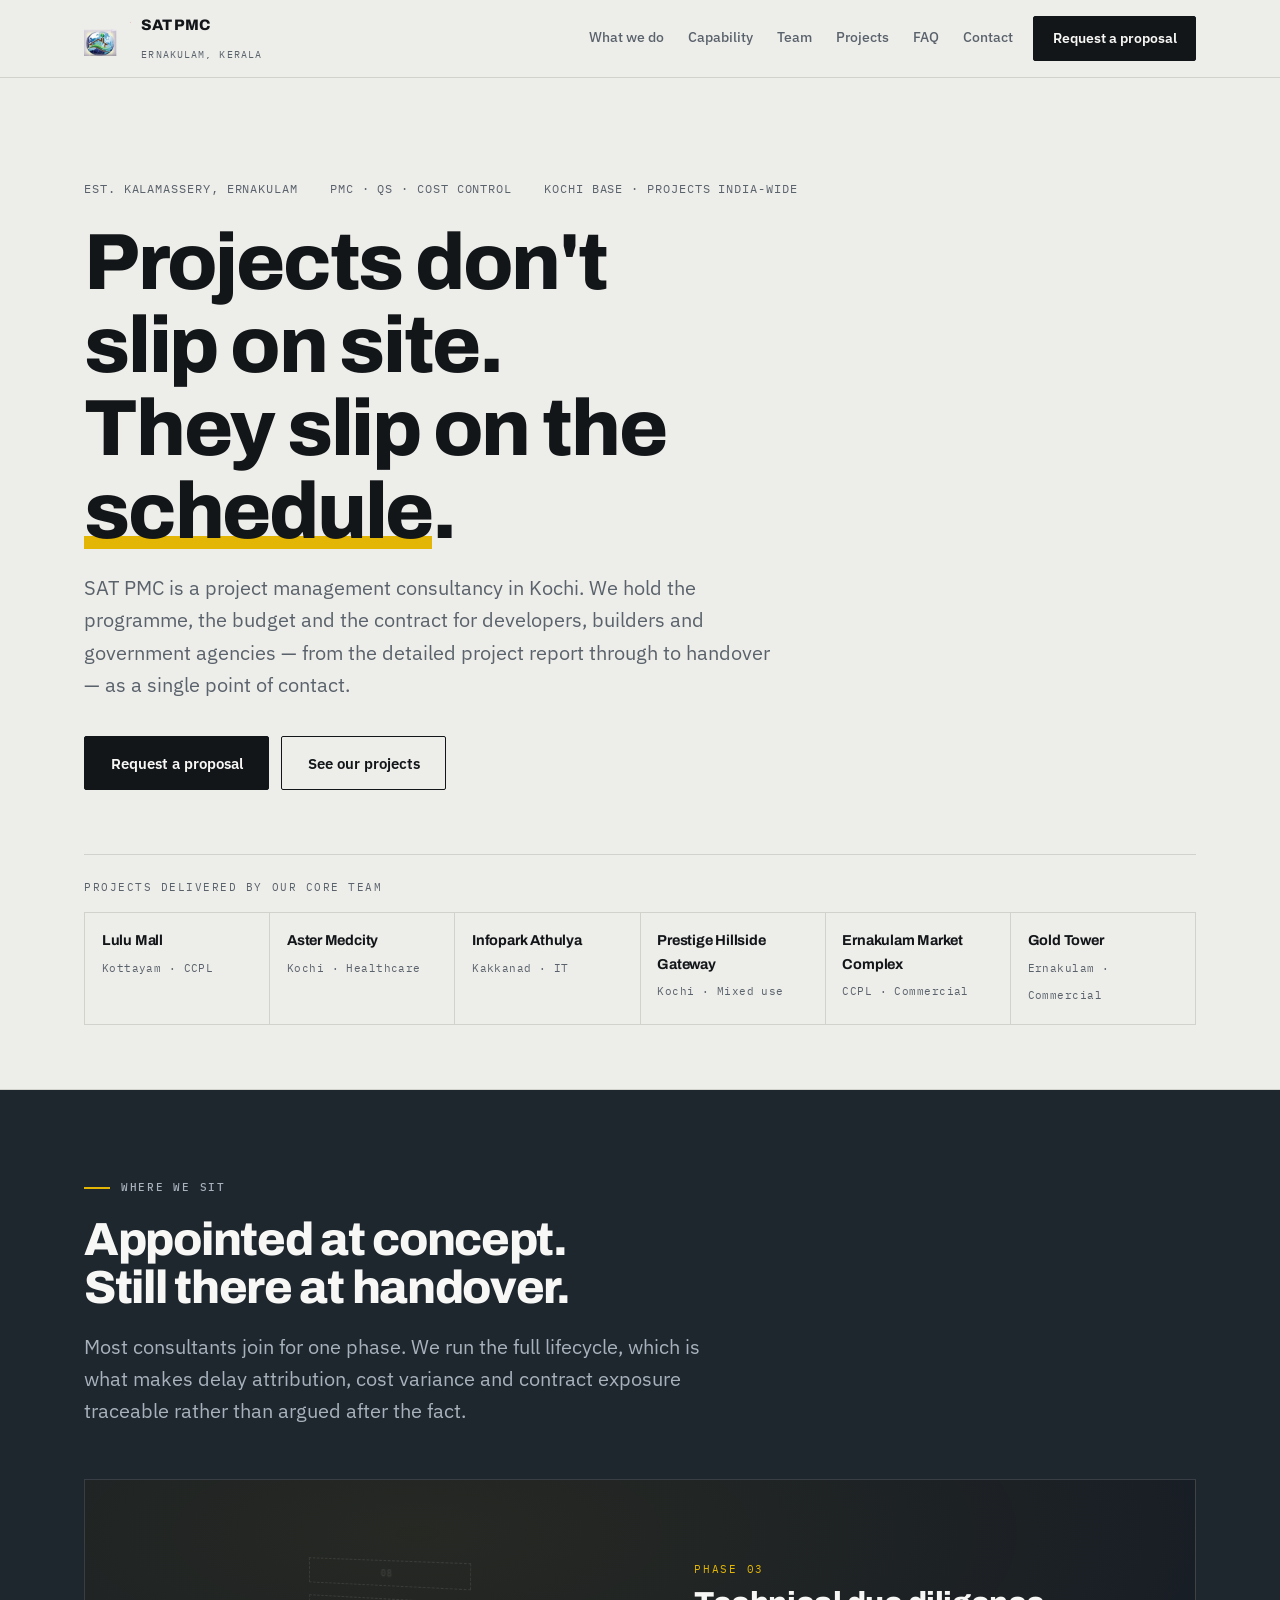
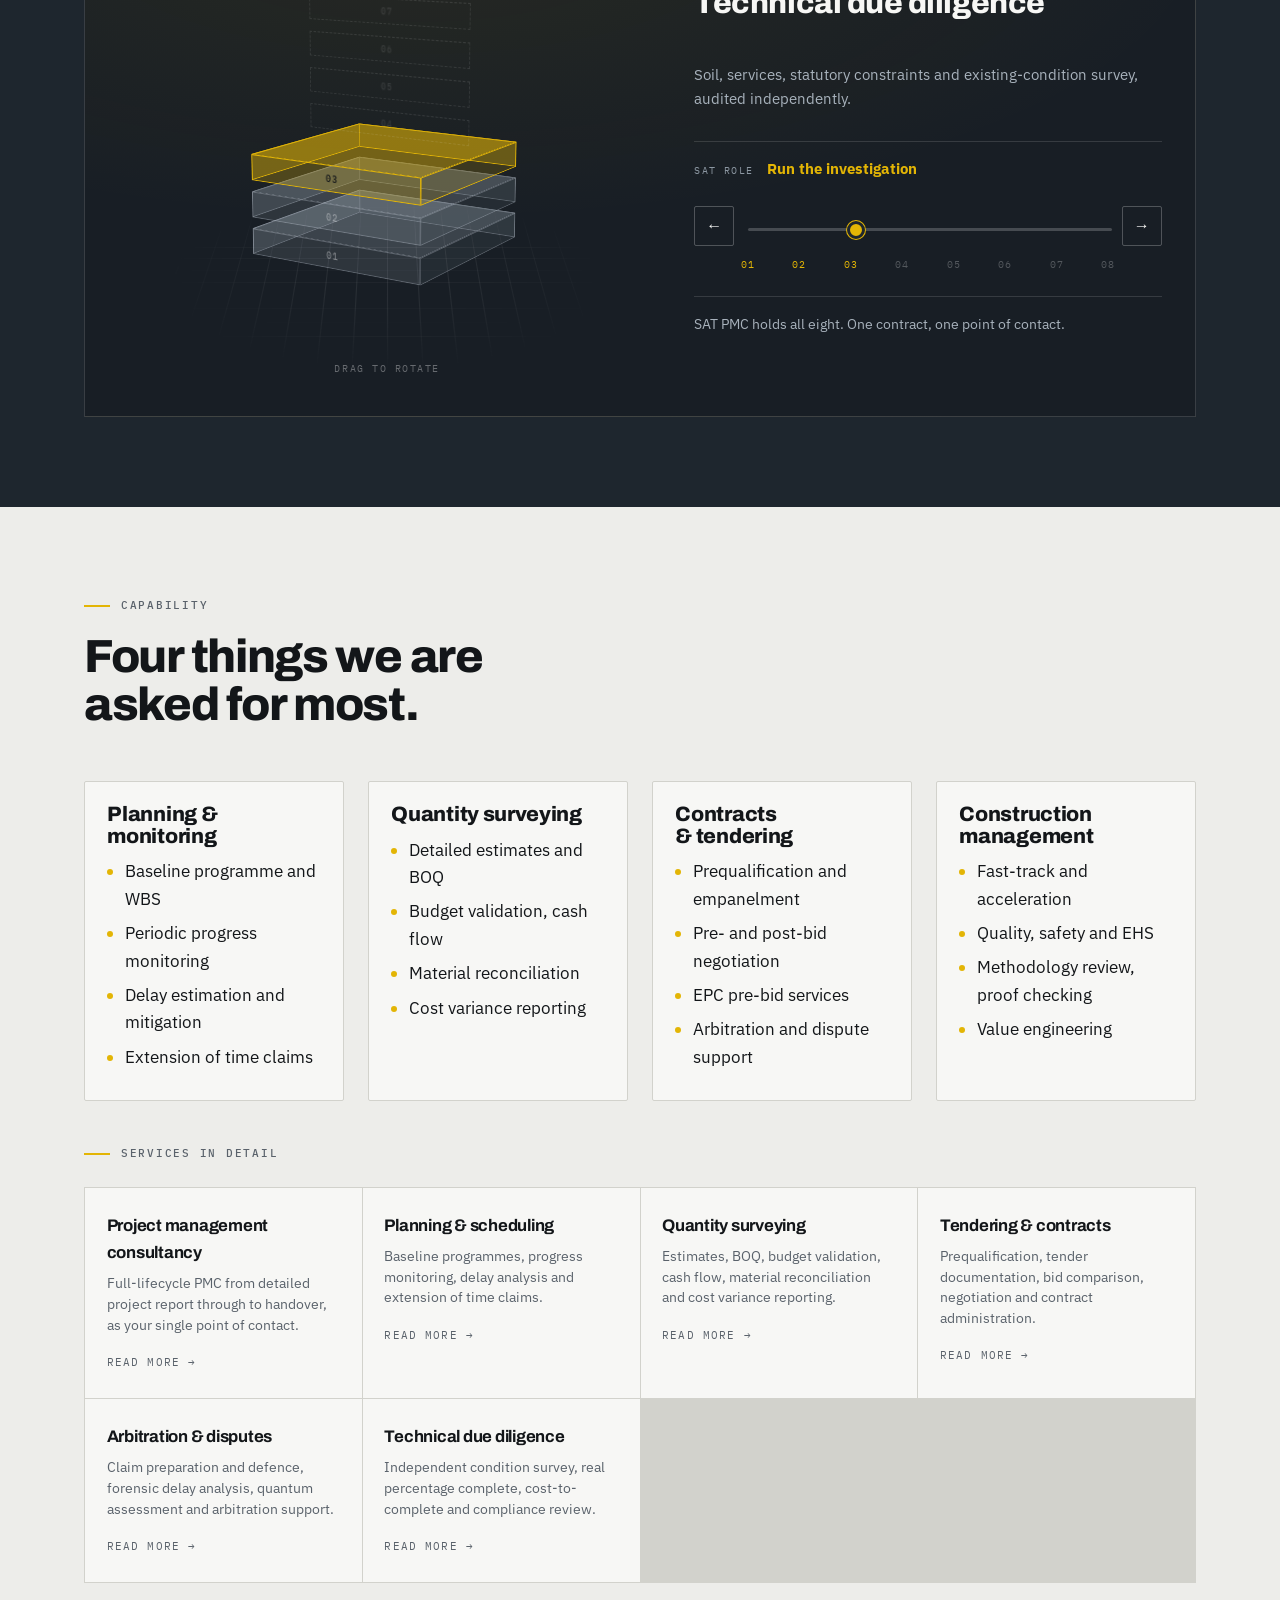
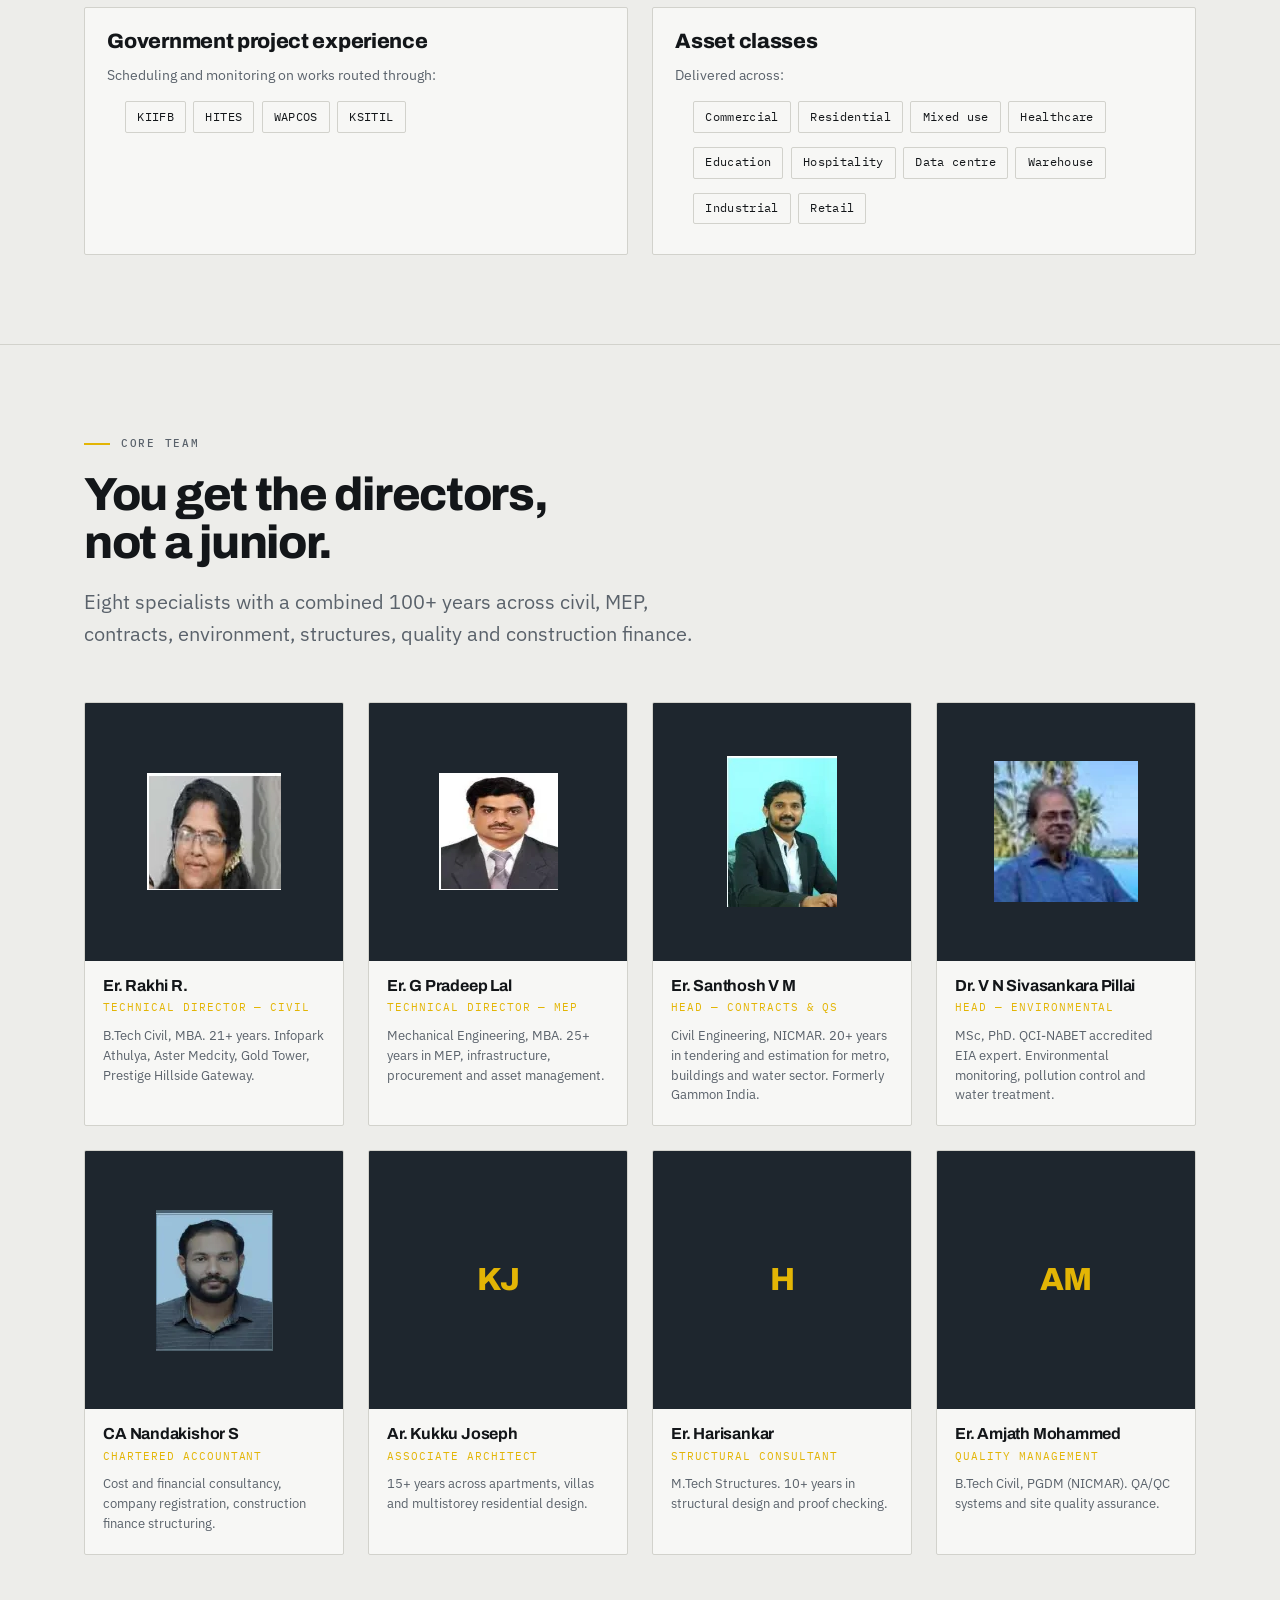
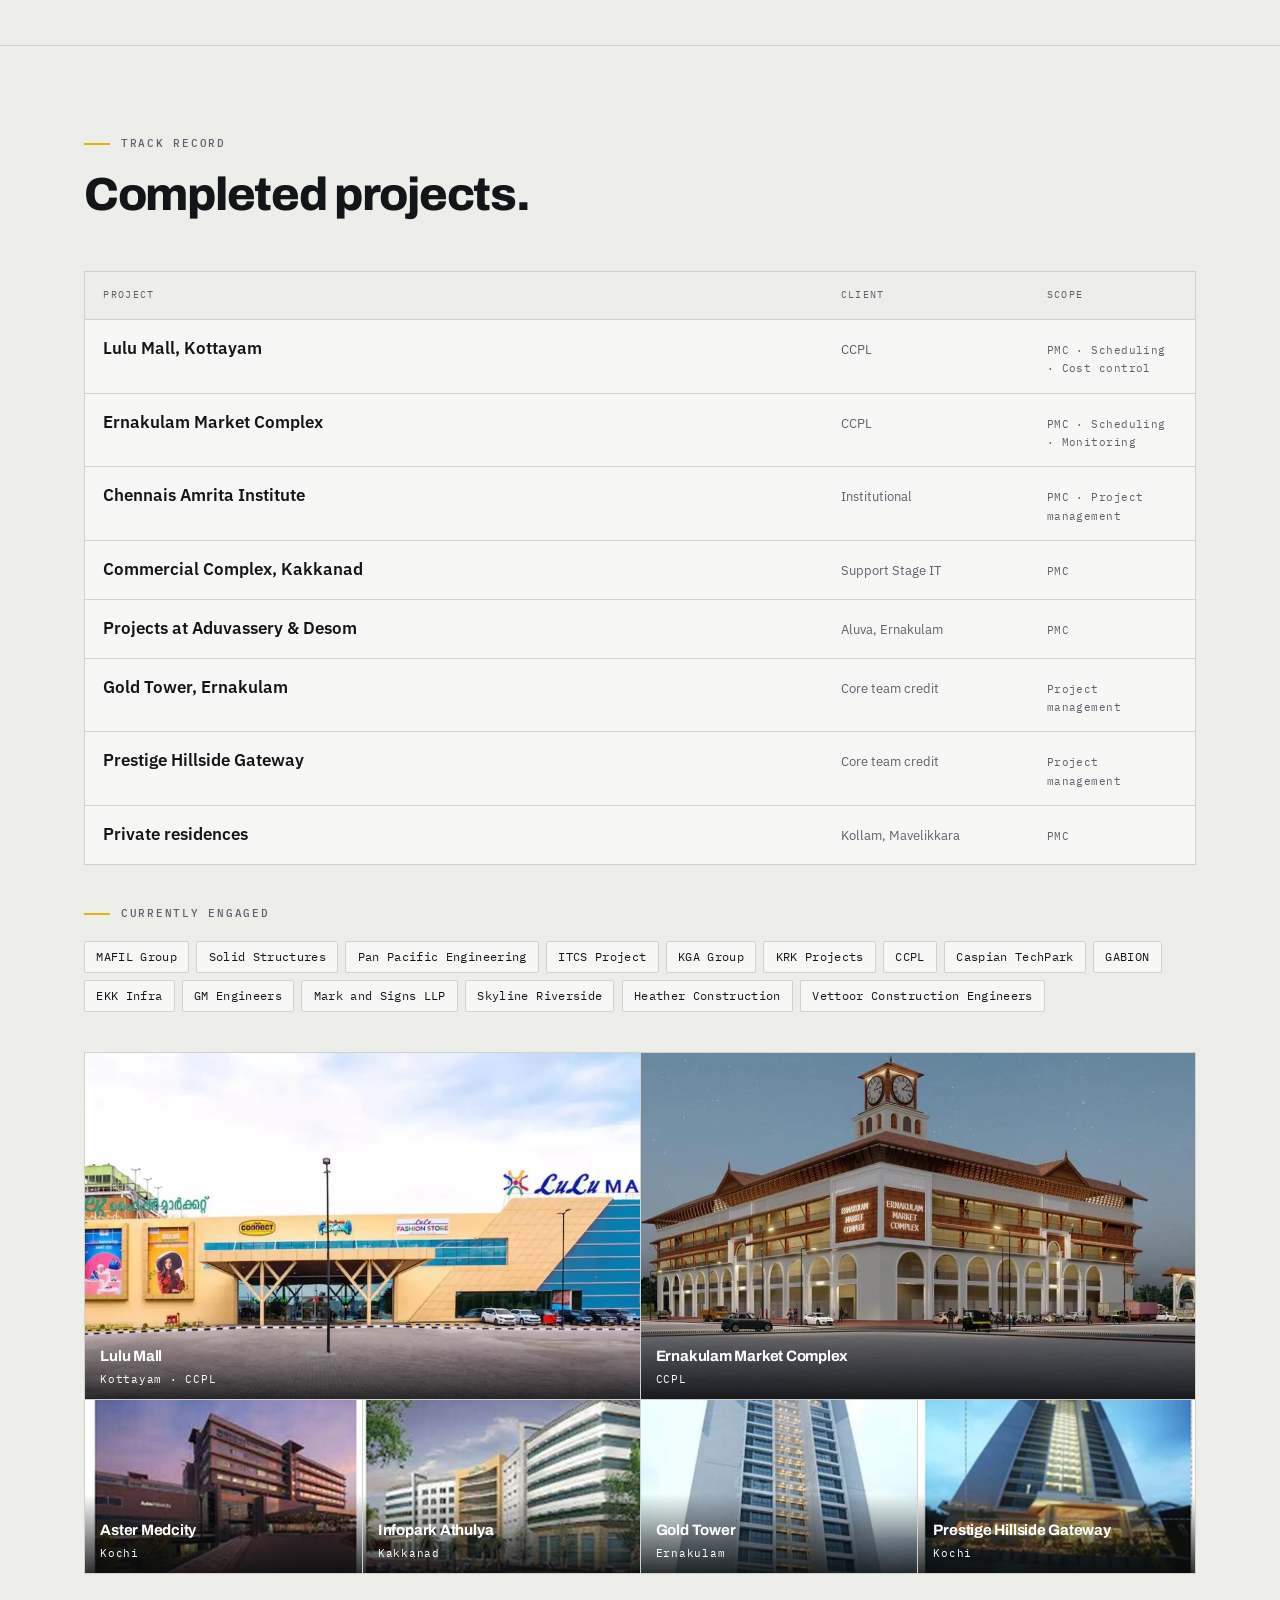
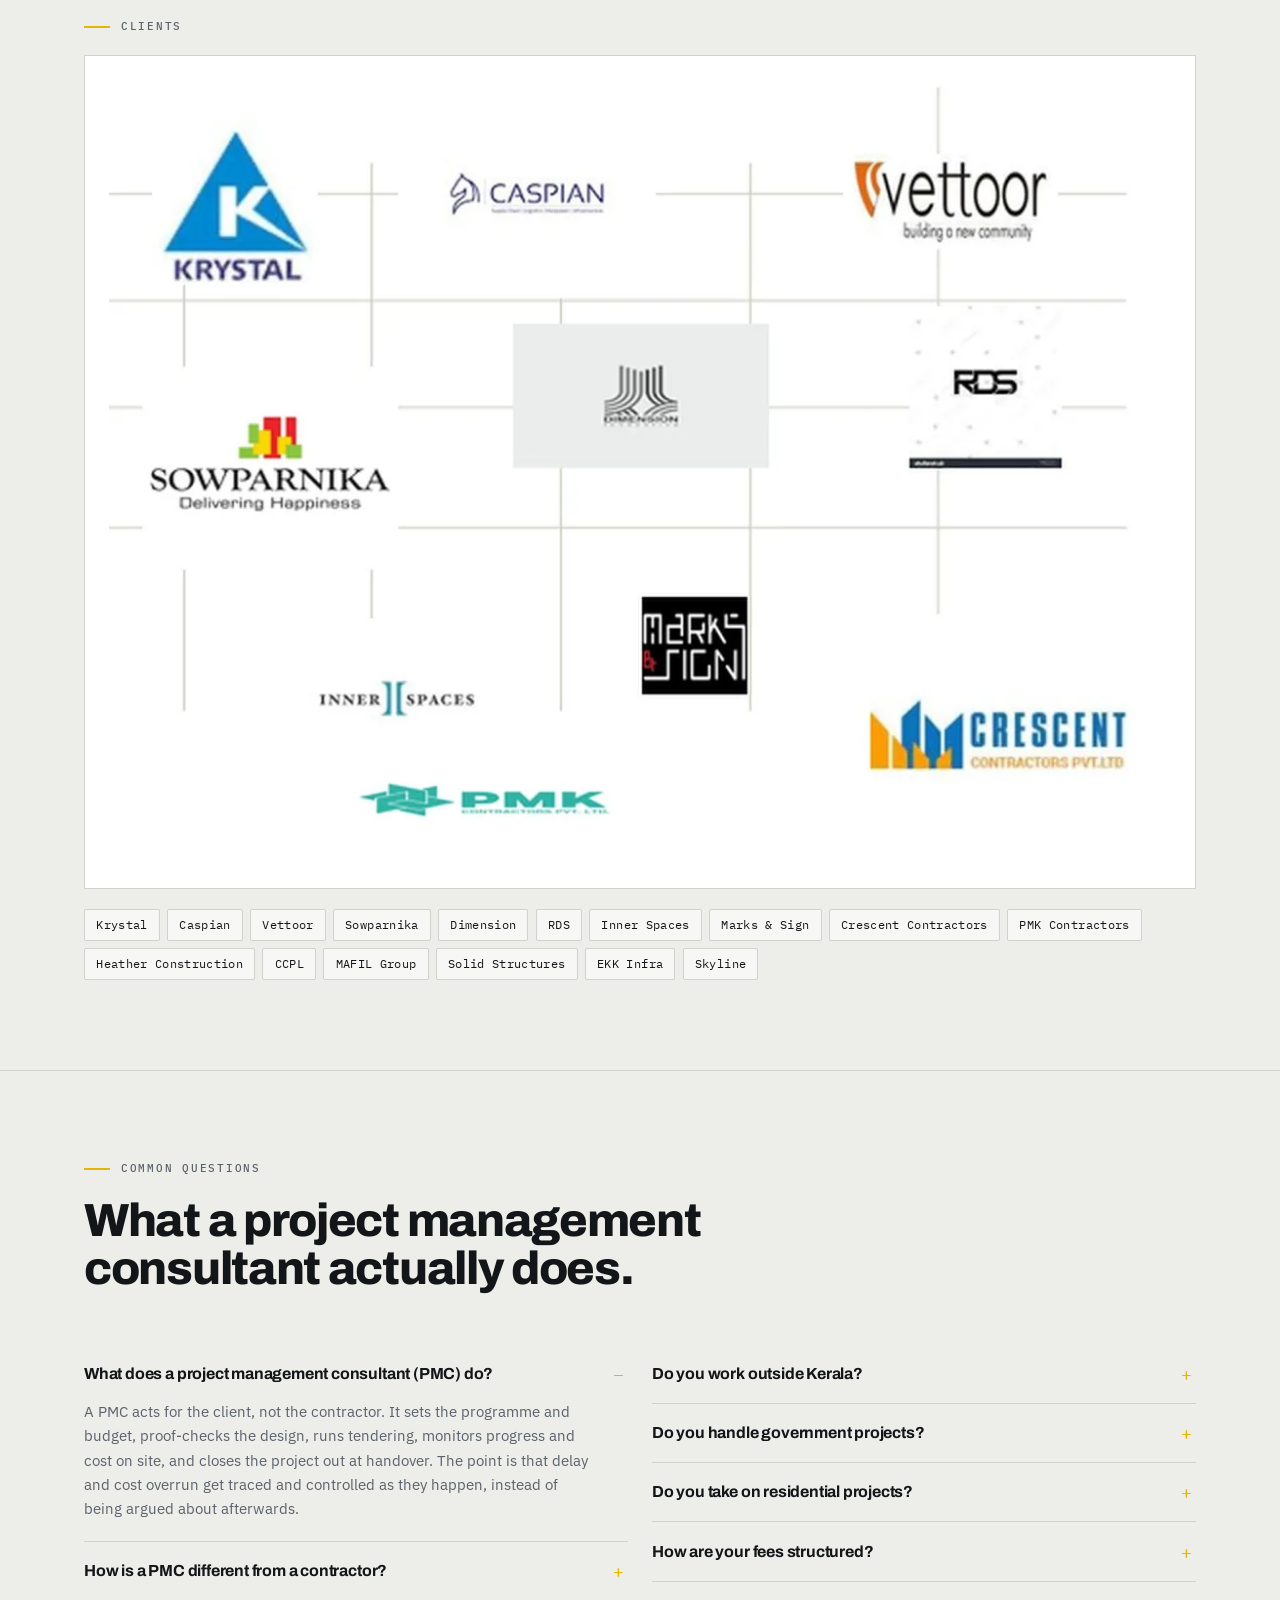
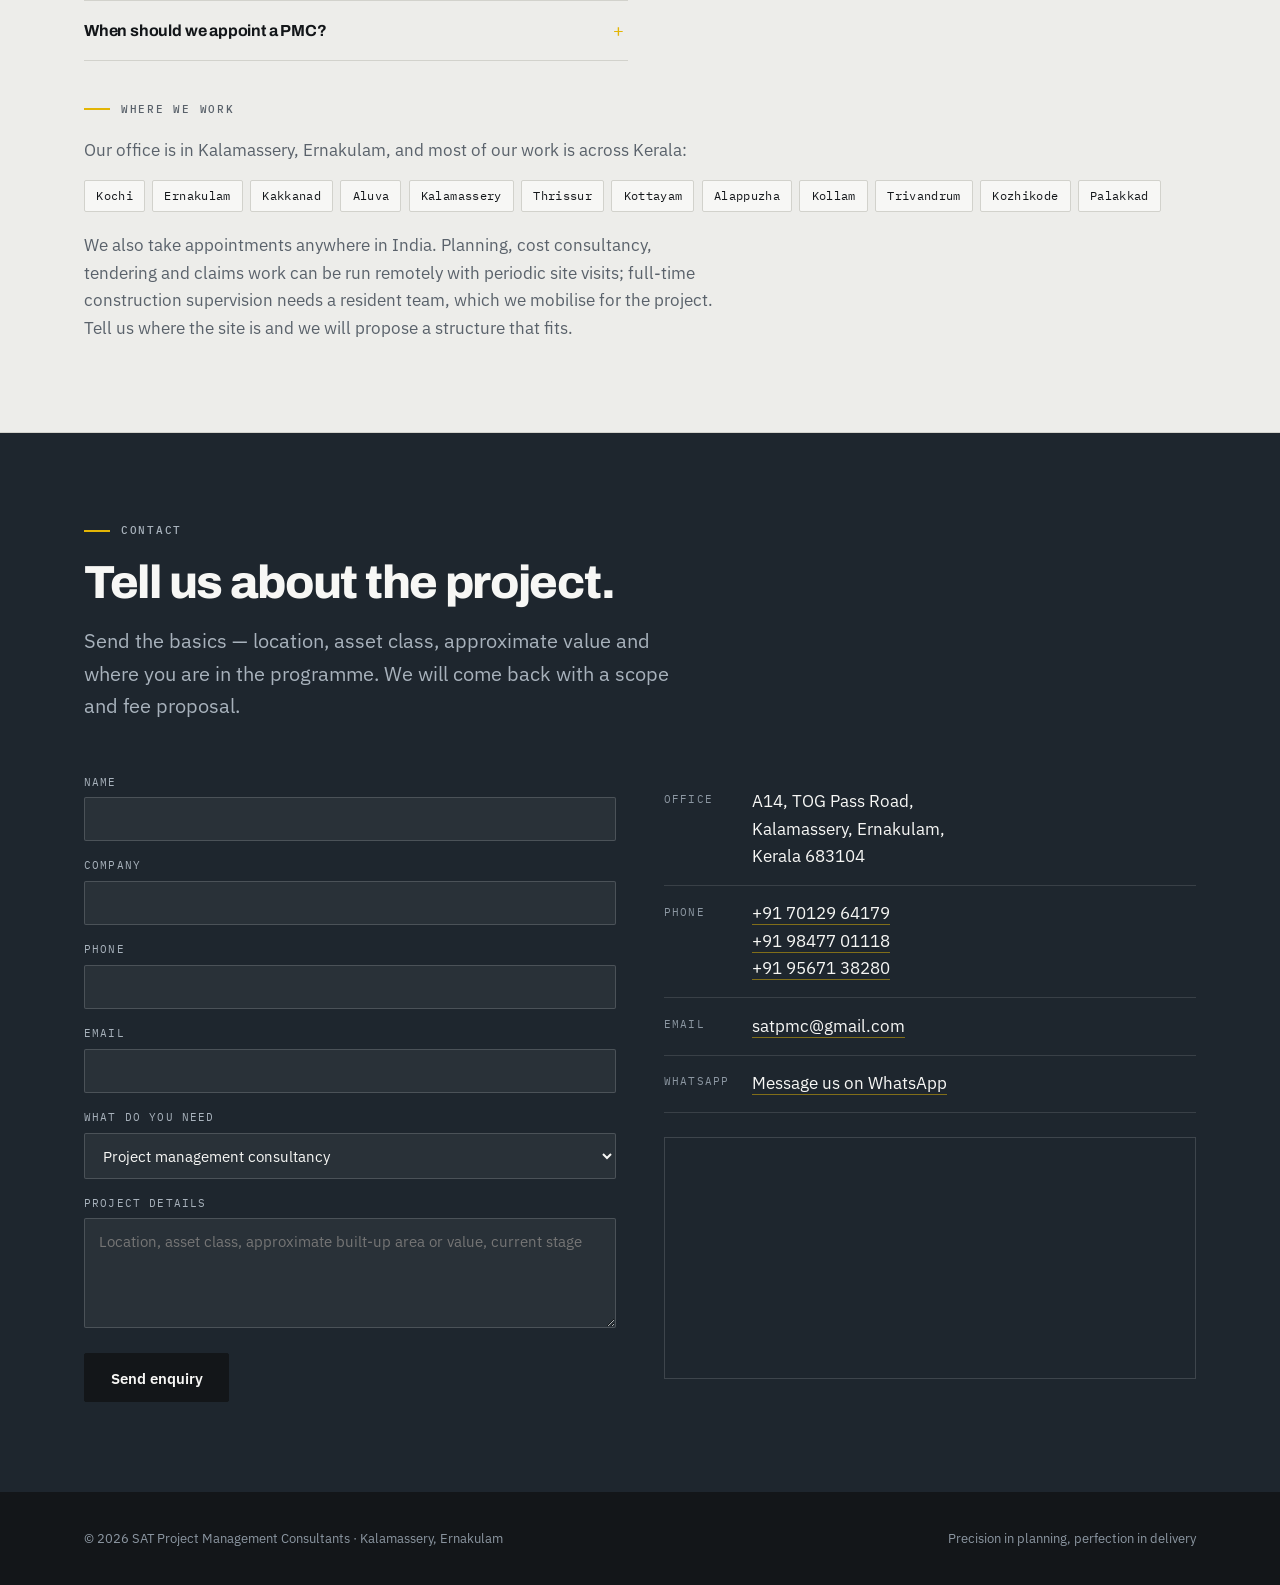
==== commit 6f868c15: "Point every URL at the address Cloudflare actually serves Pages serves these as extensionless URLs a" ====
--- a/index.html
+++ b/index.html
@@ -329,32 +329,32 @@
     <div style="margin-top:2.75rem">
       <p class="eyebrow">Services in detail</p>
       <div class="svc-links">
-        <a class="svc-link" href="project-management-consultancy-kochi.html">
+        <a class="svc-link" href="/project-management-consultancy-kochi">
           <b>Project management consultancy</b>
           <p>Full-lifecycle PMC from detailed project report through to handover, as your single point of contact.</p>
           <em>Read more &rarr;</em>
         </a>
-        <a class="svc-link" href="planning-scheduling-monitoring.html">
+        <a class="svc-link" href="/planning-scheduling-monitoring">
           <b>Planning &amp; scheduling</b>
           <p>Baseline programmes, progress monitoring, delay analysis and extension of time claims.</p>
           <em>Read more &rarr;</em>
         </a>
-        <a class="svc-link" href="quantity-surveying-cost-consultancy.html">
+        <a class="svc-link" href="/quantity-surveying-cost-consultancy">
           <b>Quantity surveying</b>
           <p>Estimates, BOQ, budget validation, cash flow, material reconciliation and cost variance reporting.</p>
           <em>Read more &rarr;</em>
         </a>
-        <a class="svc-link" href="tendering-contract-management.html">
+        <a class="svc-link" href="/tendering-contract-management">
           <b>Tendering &amp; contracts</b>
           <p>Prequalification, tender documentation, bid comparison, negotiation and contract administration.</p>
           <em>Read more &rarr;</em>
         </a>
-        <a class="svc-link" href="construction-arbitration-dispute.html">
+        <a class="svc-link" href="/construction-arbitration-dispute">
           <b>Arbitration &amp; disputes</b>
           <p>Claim preparation and defence, forensic delay analysis, quantum assessment and arbitration support.</p>
           <em>Read more &rarr;</em>
         </a>
-        <a class="svc-link" href="technical-due-diligence-audit.html">
+        <a class="svc-link" href="/technical-due-diligence-audit">
           <b>Technical due diligence</b>
           <p>Independent condition survey, real percentage complete, cost-to-complete and compliance review.</p>
           <em>Read more &rarr;</em>
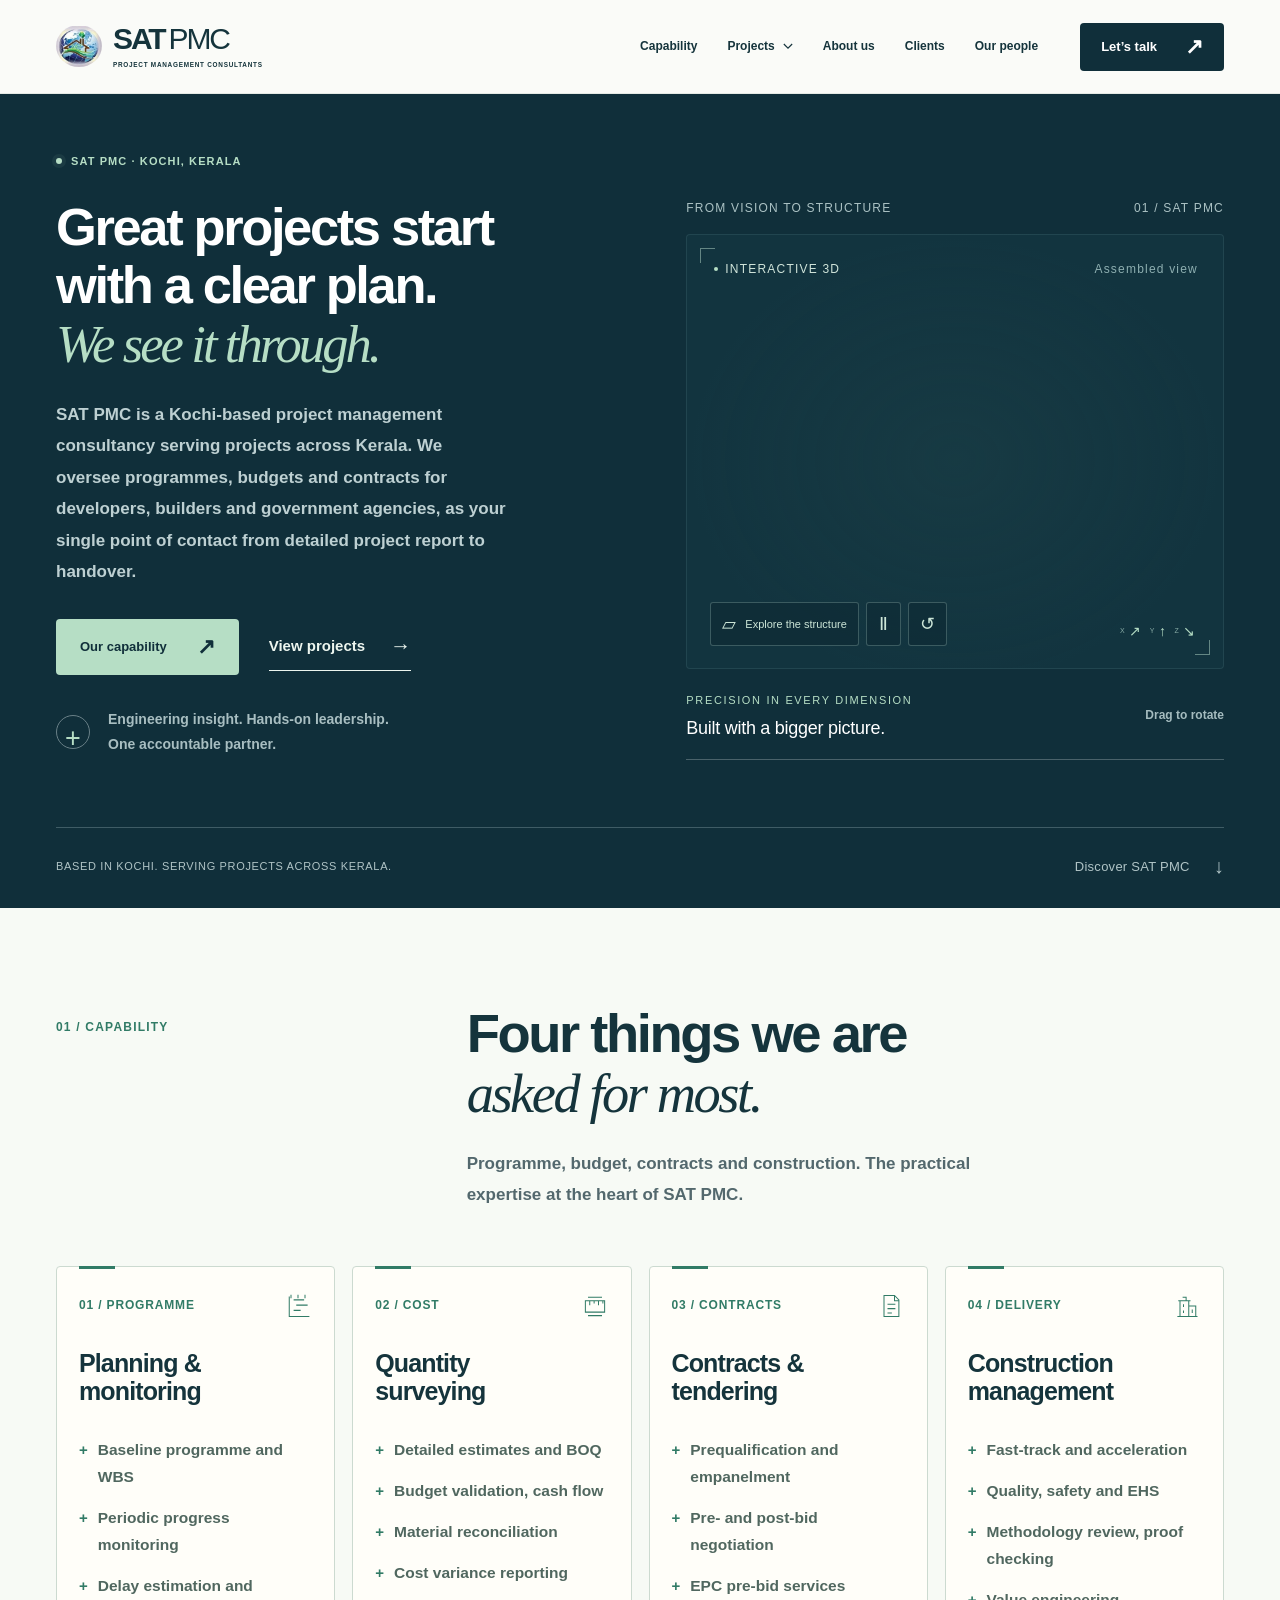
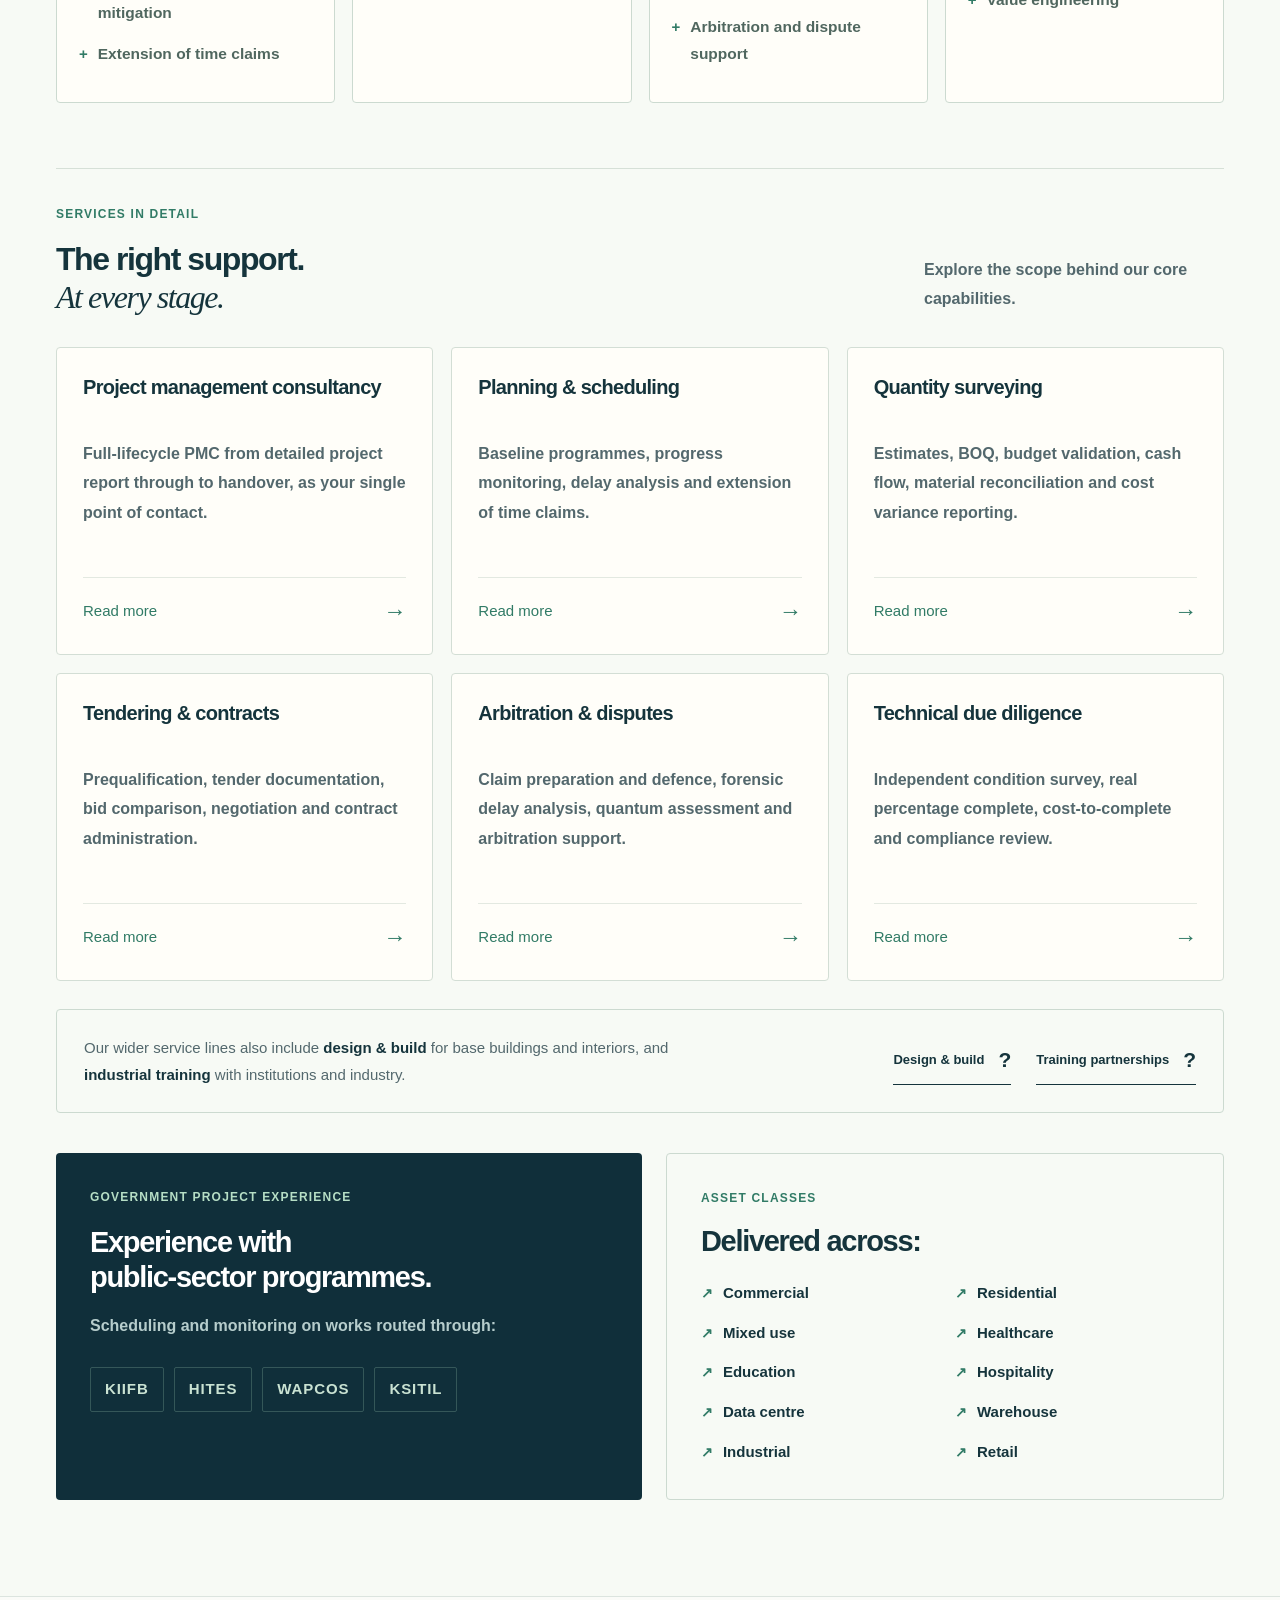
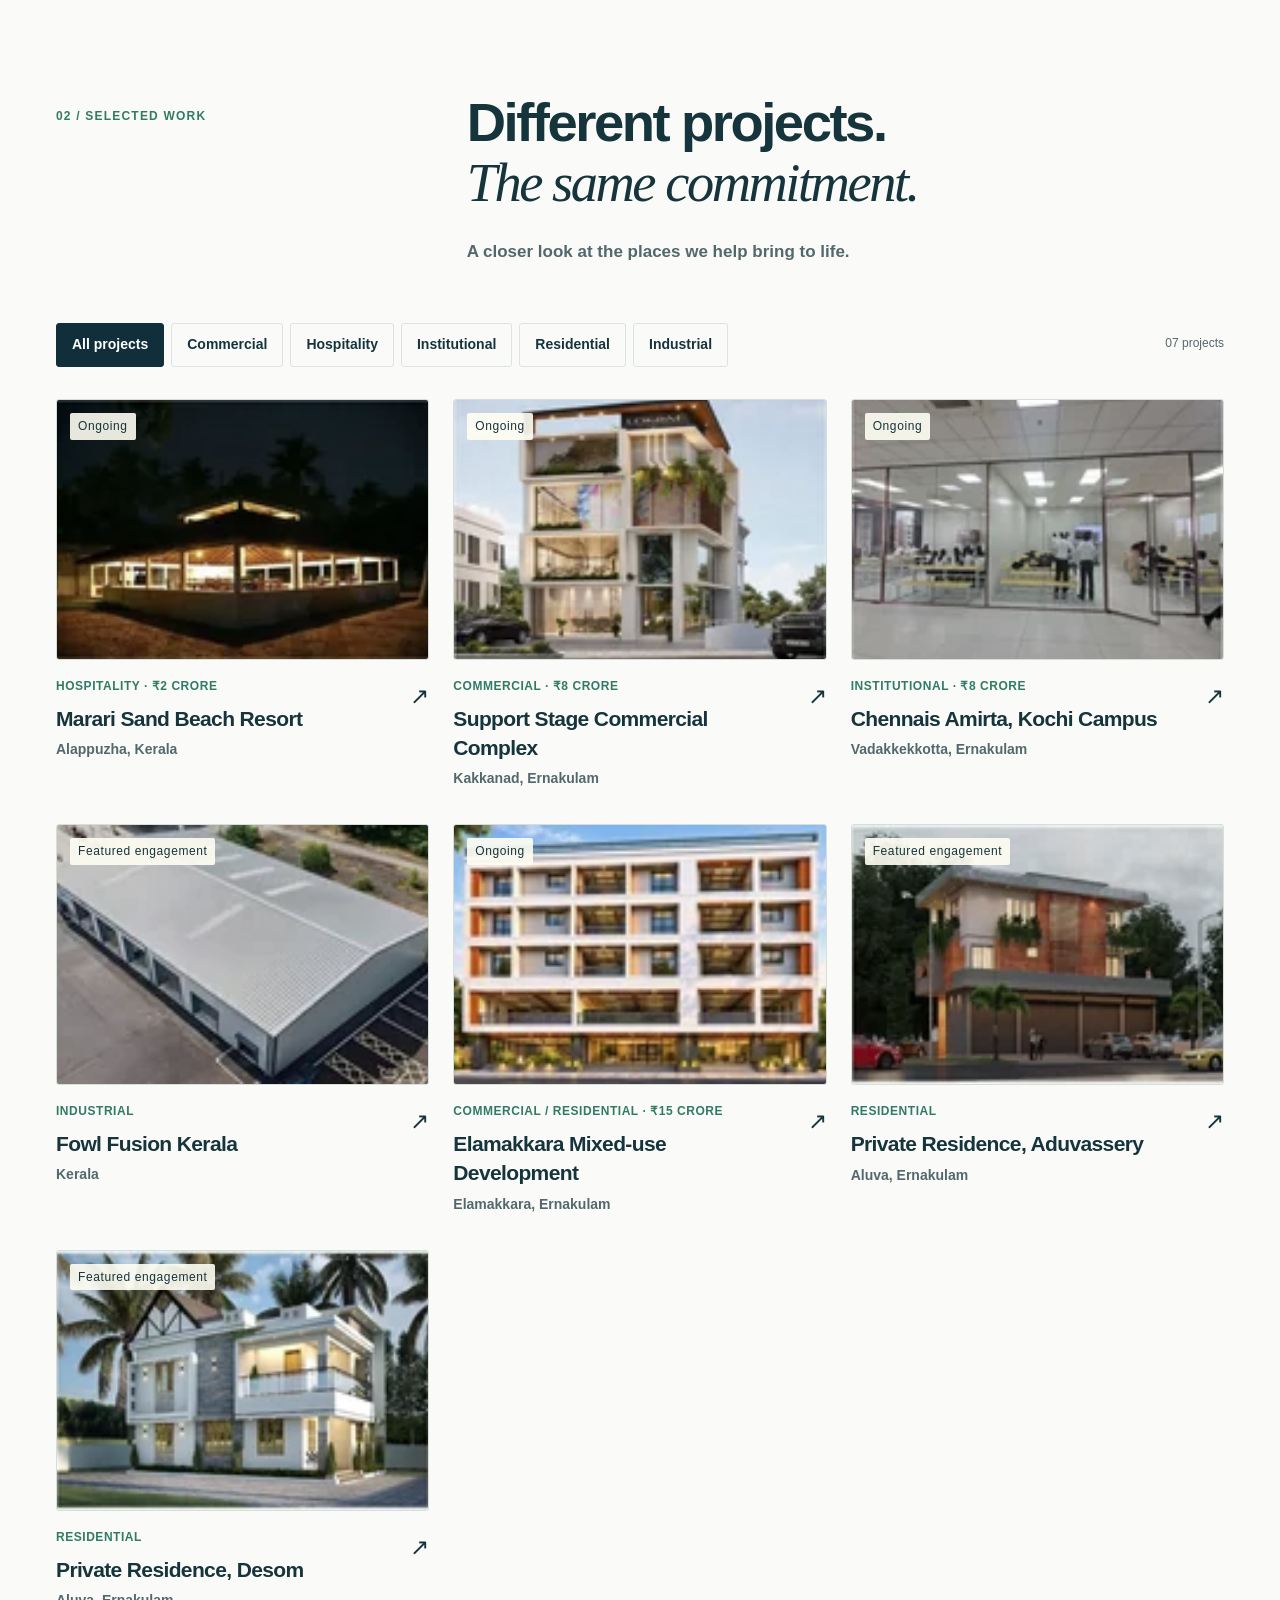
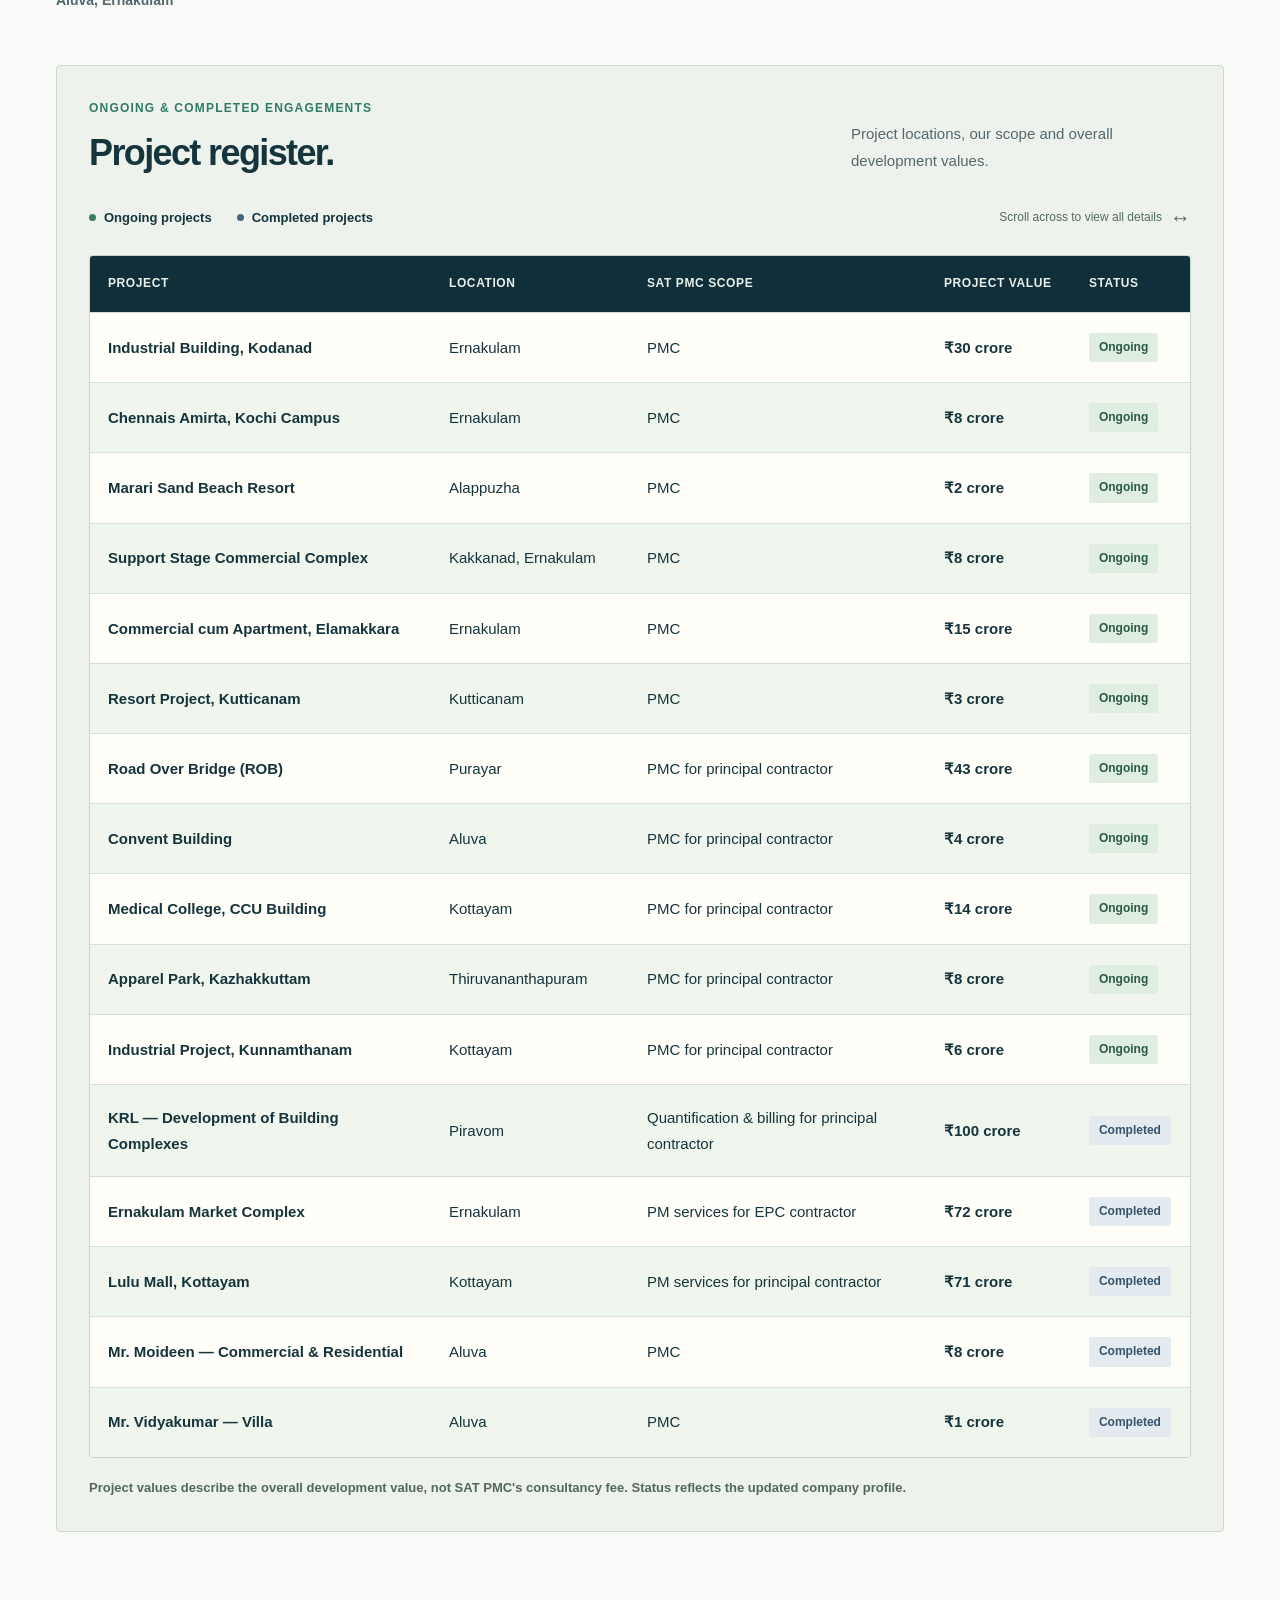
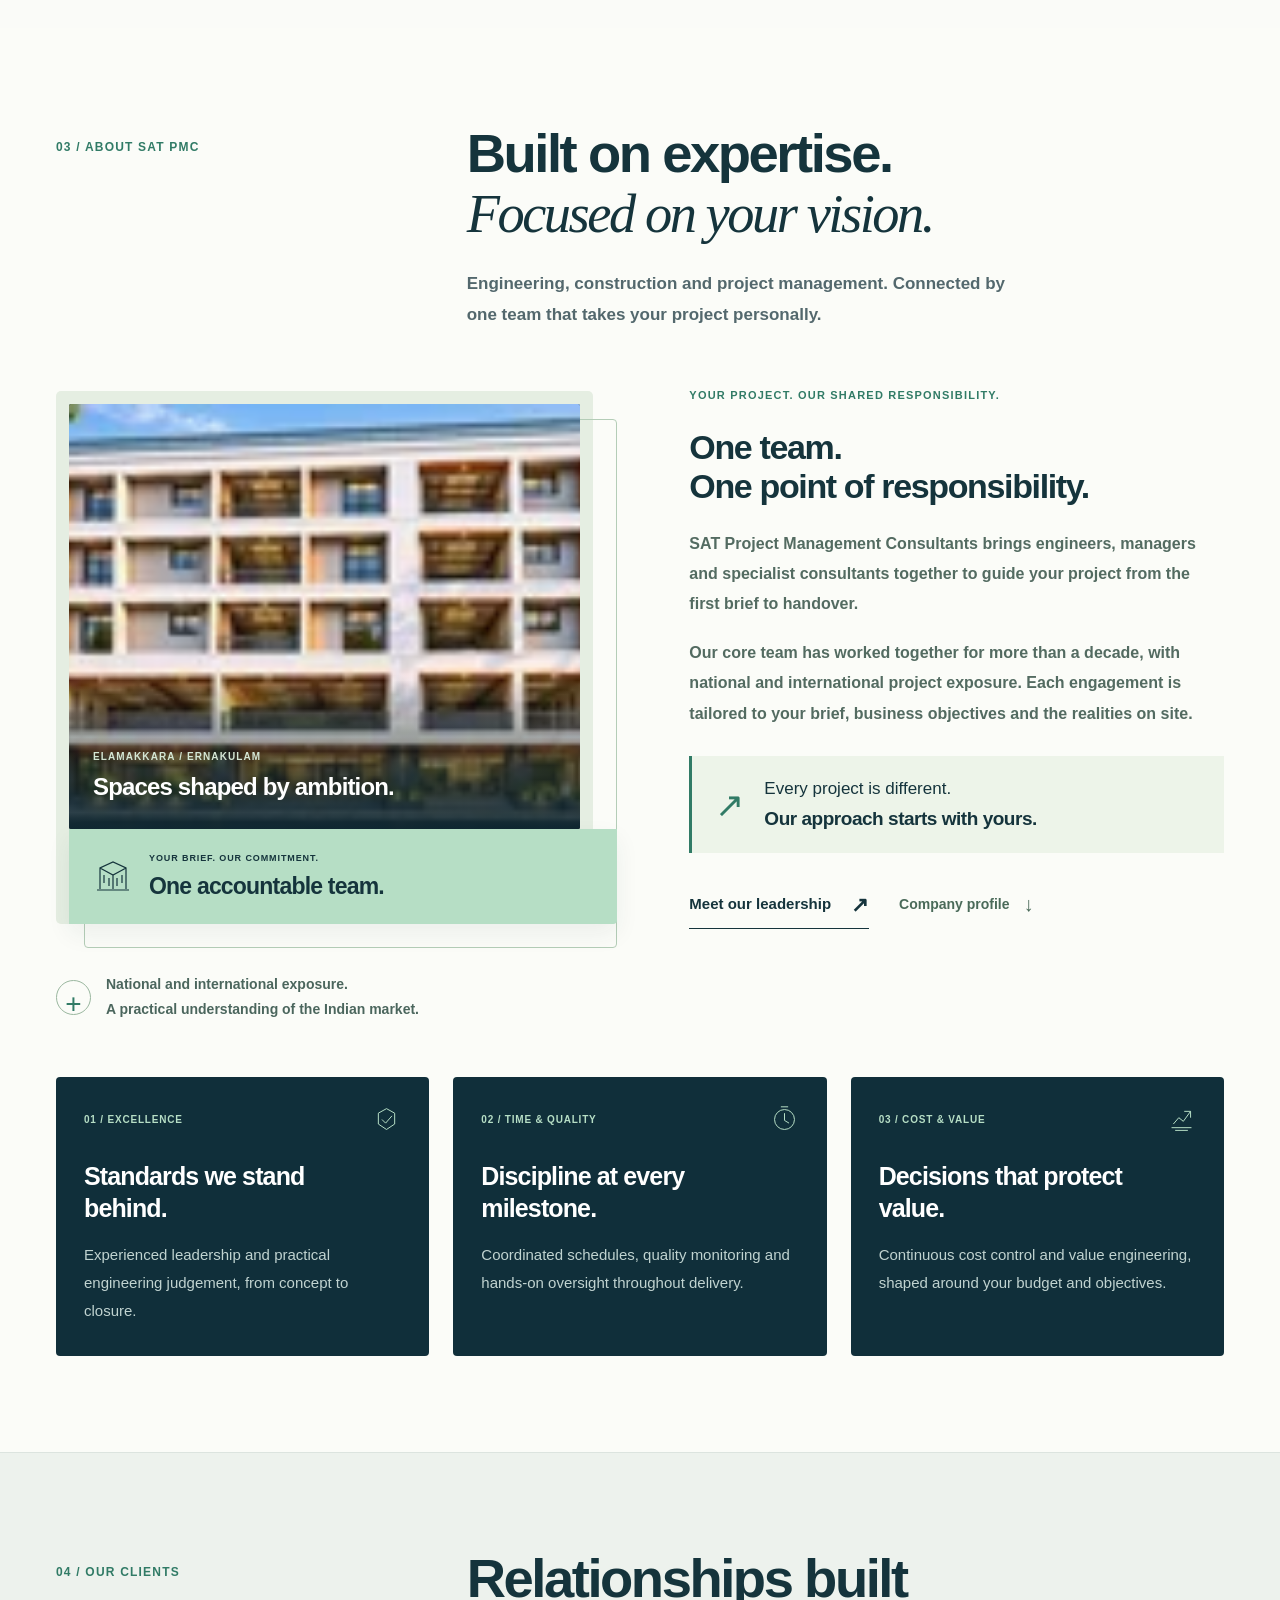
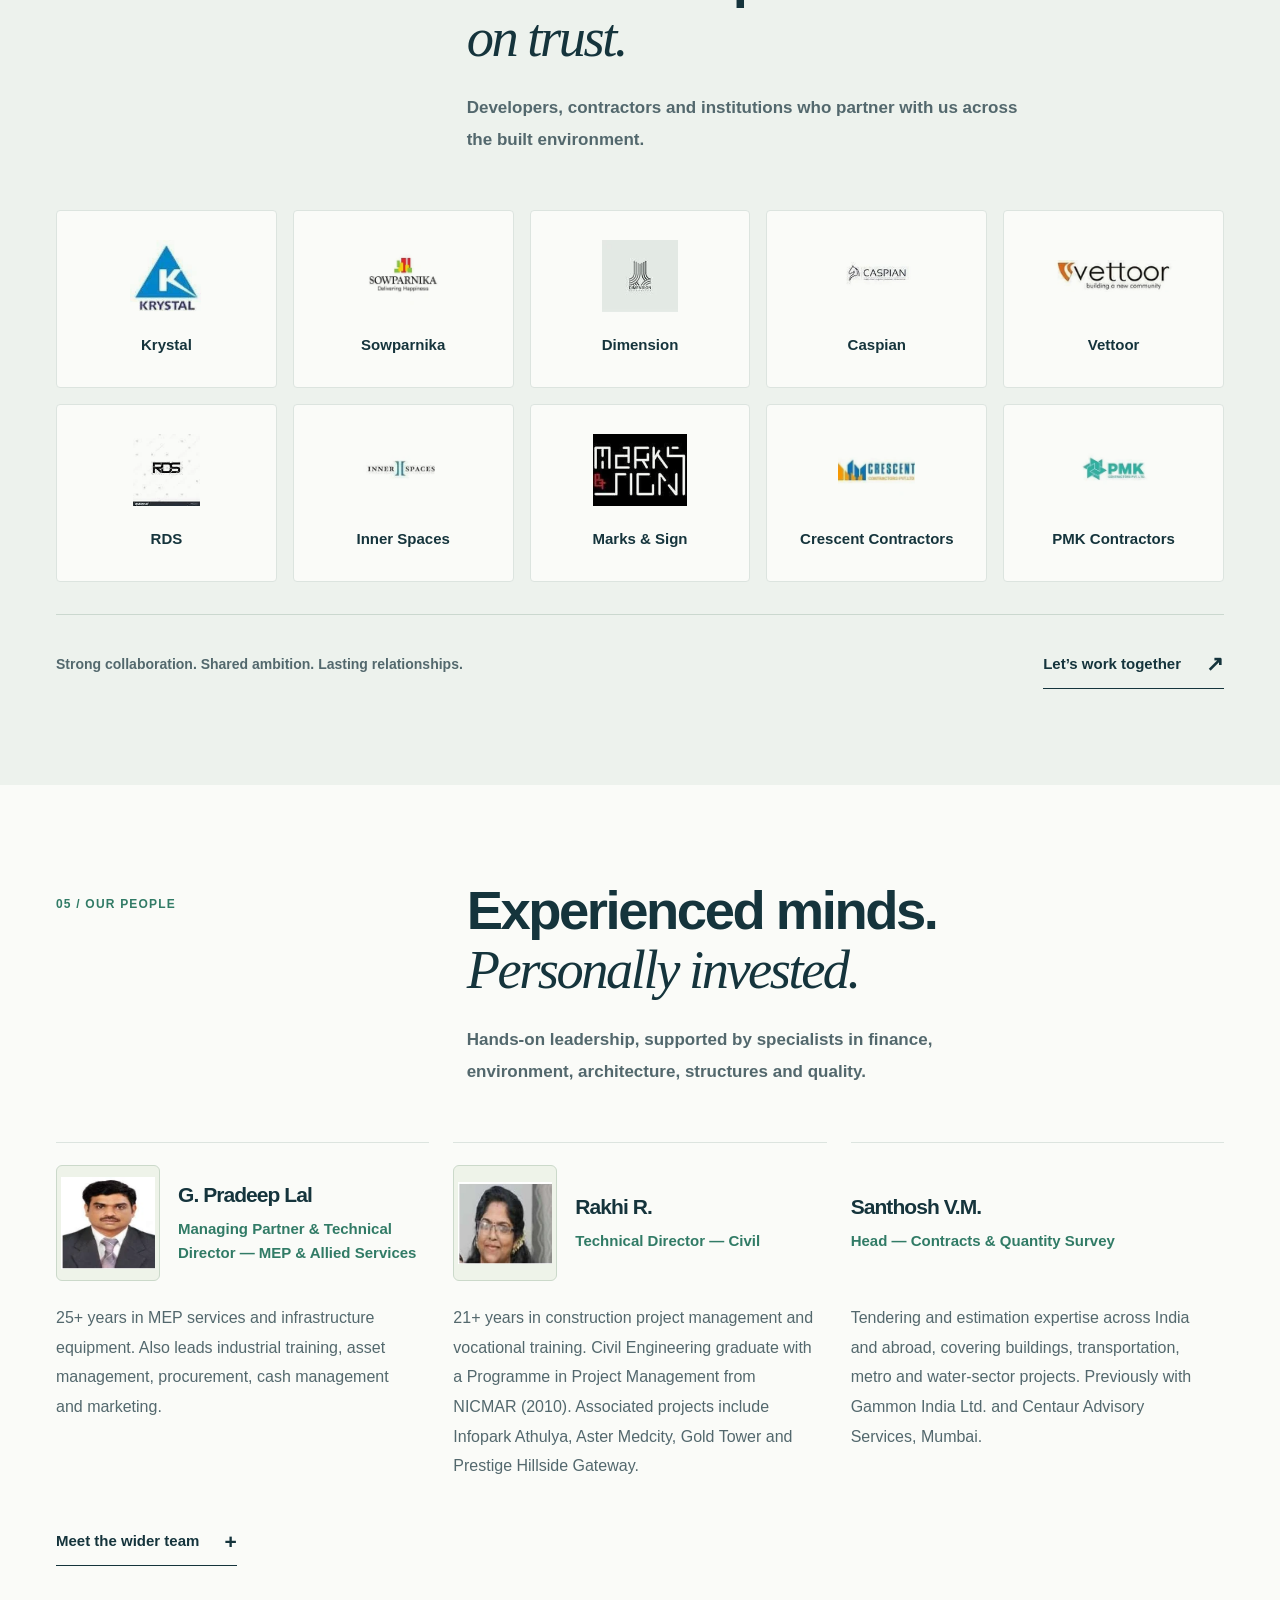
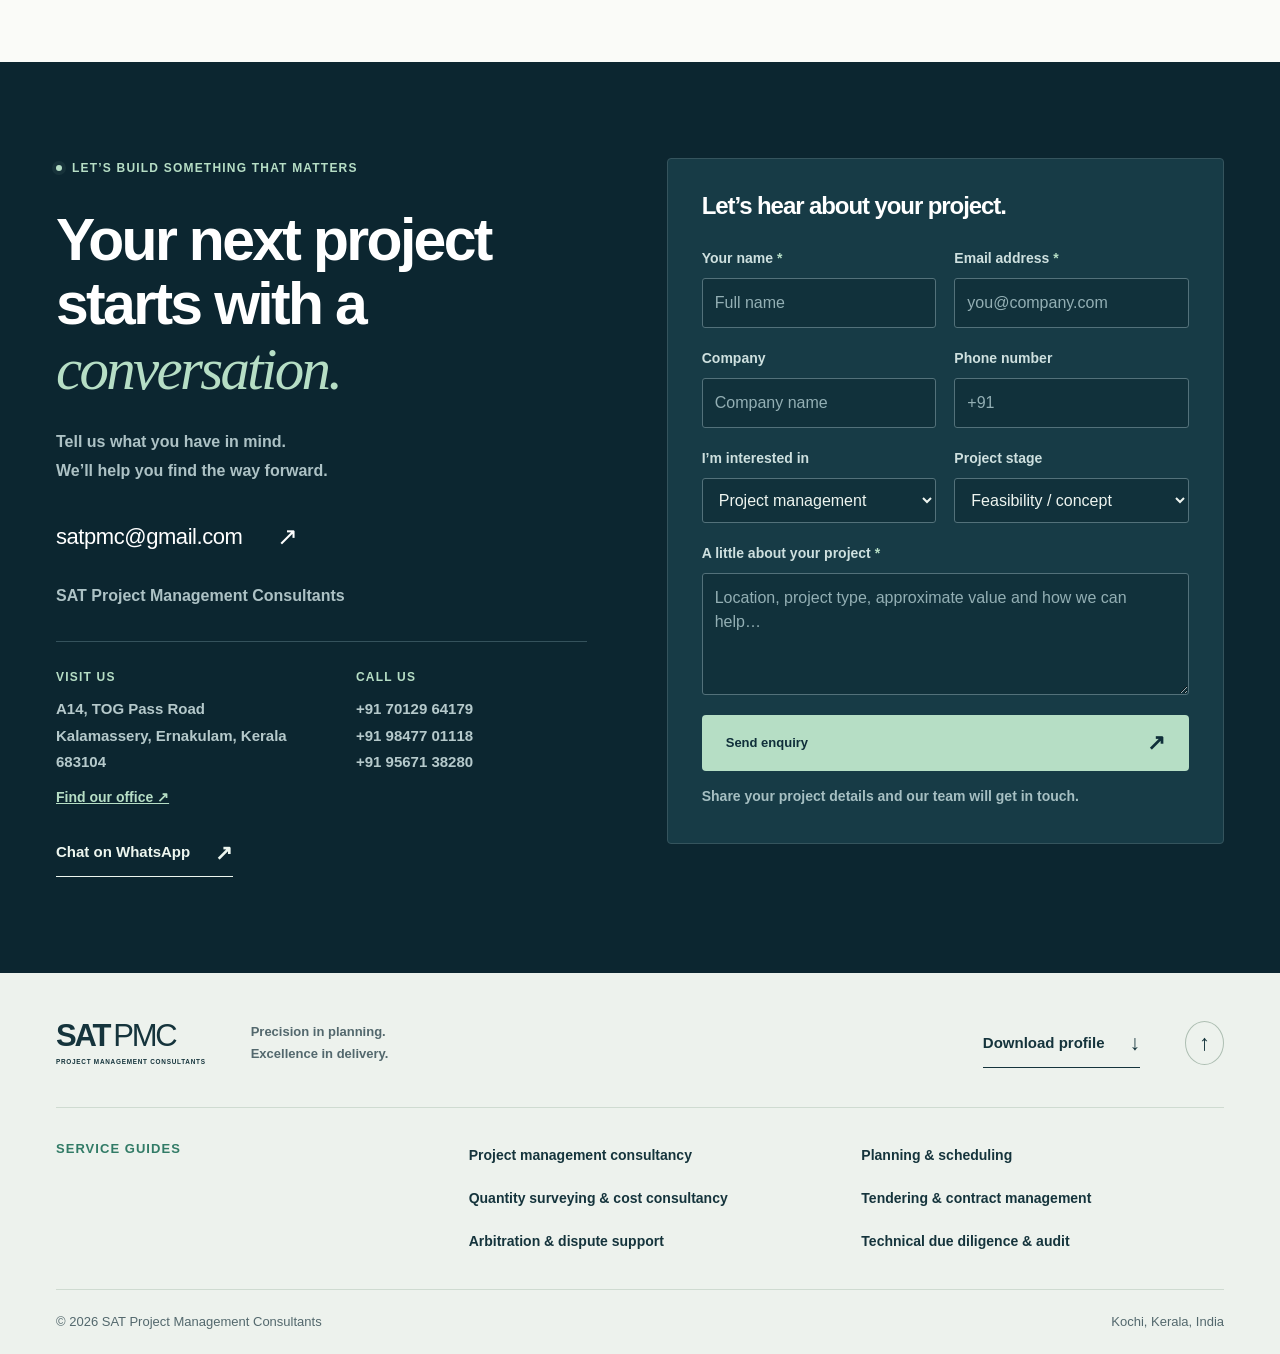
==== commit a0e1e8a8: "Publish reviewed SAT PMC website with project register and Formspree" ====
--- a/index.html
+++ b/index.html
@@ -1,964 +1,116 @@
-<!DOCTYPE html>
-<html lang="en">
+<!doctype html>
+<html lang="en-IN">
 <head>
-<meta charset="UTF-8">
-<meta name="viewport" content="width=device-width, initial-scale=1">
-
-<title>SAT PMC | Project Management Consultants in Kochi, Kerala</title>
-<meta name="description" content="Project management consultants in Kochi, Kerala. Scheduling, quantity surveying, cost control and contract management, led by the directors themselves.">
+  <meta charset="utf-8">
+  <meta name="viewport" content="width=device-width,initial-scale=1"><script>document.documentElement.classList.add("js-enabled")</script>
+  <title>Project Management Consultants in Kerala | SAT PMC</title>
+<meta name="description" content="Kochi-based SAT PMC serves construction projects across Kerala with project management, planning, quantity surveying, cost control and contract support.">
 <link rel="canonical" href="https://satpmc.com/">
-
-<meta property="og:type" content="website">
-<meta property="og:title" content="SAT Project Management Consultants — Kochi, Kerala">
-<meta property="og:description" content="Project management consultants in Kochi, Kerala. Scheduling, quantity surveying, cost control and contract management, led by the directors themselves.">
-<meta property="og:url" content="https://satpmc.com/">
-<meta property="og:image" content="https://satpmc.com/og-image.jpg">
-  <meta property="og:image:width" content="1200">
-  <meta property="og:image:height" content="630">
-  <meta property="og:image:alt" content="SAT Project Management Consultants, Kochi, Kerala">
-  <meta name="twitter:card" content="summary_large_image">
-  <meta name="twitter:title" content="SAT Project Management Consultants — Kochi, Kerala">
-  <meta name="twitter:description" content="Project management consultants in Kochi, Kerala. Scheduling, quantity surveying, cost control and contract management, led by the directors themselves.">
-  <meta name="twitter:image" content="https://satpmc.com/og-image.jpg">
-<meta name="theme-color" content="#1E262E">
-
-<link rel="icon" href="f.png">
-
-<link rel="preconnect" href="https://fonts.googleapis.com">
-<link rel="preconnect" href="https://fonts.gstatic.com" crossorigin>
-<link href="https://fonts.googleapis.com/css2?family=Archivo:wght@600;700;800&family=IBM+Plex+Mono:wght@400;500&family=IBM+Plex+Sans:wght@400;500;600&display=swap" rel="stylesheet">
-<link rel="stylesheet" href="style.css?v=3">
-
-<script type="application/ld+json">
-{
-  "@context": "https://schema.org",
-  "@type": "ProfessionalService",
-  "@id": "https://satpmc.com/#organization",
-  "name": "SAT Project Management Consultants",
-  "alternateName": ["SATPMC", "SAT PMC"],
-  "url": "https://satpmc.com/",
-  "logo": "https://satpmc.com/f.png",
-  "image": "https://satpmc.com/f.png",
-  "description": "Project management consultants in Kochi providing PMC services, planning and scheduling, quantity surveying, cost control, tendering, contract management and arbitration support for construction projects across Kerala.",
-  "address": {
-    "@type": "PostalAddress",
-    "streetAddress": "A14, TOG Pass Road, Kalamassery",
-    "addressLocality": "Ernakulam",
-    "addressRegion": "Kerala",
-    "postalCode": "683104",
-    "addressCountry": "IN"
-  },
-  "geo": {
-    "@type": "GeoCoordinates",
-    "latitude": 10.0459,
-    "longitude": 76.3200
-  },
-  "telephone": "+91-7012964179",
-  "email": "satpmc@gmail.com",
-  "priceRange": "$$",
-  "openingHoursSpecification": [{
-    "@type": "OpeningHoursSpecification",
-    "dayOfWeek": ["Monday","Tuesday","Wednesday","Thursday","Friday","Saturday"],
-    "opens": "09:30",
-    "closes": "18:00"
-  }],
-  "areaServed": [
-    { "@type": "City",  "name": "Kochi" },
-    { "@type": "City",  "name": "Ernakulam" },
-    { "@type": "City",  "name": "Thrissur" },
-    { "@type": "City",  "name": "Kottayam" },
-    { "@type": "City",  "name": "Trivandrum" },
-    { "@type": "State", "name": "Kerala" },
-    { "@type": "Country", "name": "India" }
-  ],
-  "knowsAbout": [
-    "Project Management Consultancy",
-    "Quantity Surveying",
-    "Construction Cost Control",
-    "Tendering and Contract Management",
-    "Construction Arbitration",
-    "Value Engineering",
-    "Technical Due Diligence",
-    "Extension of Time Claims"
-  ],
-  "hasOfferCatalog": {
-    "@type": "OfferCatalog",
-    "name": "Consultancy services",
-    "itemListElement": [
-      { "@type": "Offer", "itemOffered": { "@type": "Service", "name": "Project management consultancy (PMC)", "description": "Full-lifecycle project management from detailed project report through to handover." }},
-      { "@type": "Offer", "itemOffered": { "@type": "Service", "name": "Planning, scheduling and monitoring", "description": "Baseline programme, WBS, progress monitoring, delay analysis and extension of time claims." }},
-      { "@type": "Offer", "itemOffered": { "@type": "Service", "name": "Quantity surveying and cost consultancy", "description": "Detailed estimates, BOQ, budget validation, cash flow and cost variance reporting." }},
-      { "@type": "Offer", "itemOffered": { "@type": "Service", "name": "Tendering and contract management", "description": "Prequalification, EPC pre-bid services, bid negotiation and contract administration." }},
-      { "@type": "Offer", "itemOffered": { "@type": "Service", "name": "Arbitration and dispute management", "description": "Claims preparation, delay attribution and dispute support for construction contracts." }},
-      { "@type": "Offer", "itemOffered": { "@type": "Service", "name": "Technical due diligence and audit", "description": "Independent technical investigation, condition survey and project audit." }}
-    ]
-  }
-}
-</script>
-
-<script type="application/ld+json">{
-  "@context": "https://schema.org",
-  "@type": "FAQPage",
-  "mainEntity": [
-    {
-      "@type": "Question",
-      "name": "What does a project management consultant (PMC) do?",
-      "acceptedAnswer": {
-        "@type": "Answer",
-        "text": "A PMC acts for the client, not the contractor. It sets the programme and budget, proof-checks the design, runs tendering, monitors progress and cost on site, and closes the project out at handover. The point is that delay and cost overrun get traced and controlled as they happen, instead of being argued about afterwards."
-      }
-    },
-    {
-      "@type": "Question",
-      "name": "How is a PMC different from a contractor?",
-      "acceptedAnswer": {
-        "@type": "Answer",
-        "text": "A contractor builds the works and is paid for the works. A PMC is appointed by the client to protect the client's programme, budget and contractual position — including checking the contractor's claims, quality and progress. The two roles are deliberately independent of each other."
-      }
-    },
-    {
-      "@type": "Question",
-      "name": "When should we appoint a PMC?",
-      "acceptedAnswer": {
-        "@type": "Answer",
-        "text": "As early as the detailed project report or feasibility stage. Most of the cost and programme benefit is available before the design is frozen and tenders go out. We are also appointed mid-project, usually for cost control, delay analysis or dispute support."
-      }
-    },
-    {
-      "@type": "Question",
-      "name": "Do you work outside Kerala?",
-      "acceptedAnswer": {
-        "@type": "Answer",
-        "text": "Yes. We are based in Ernakulam and most of our projects are in Kerala, but we take appointments anywhere in India. Planning, cost consultancy, tendering and claims work runs remotely with periodic site visits. Full-time construction supervision needs people on site, so we mobilise a resident team for the project and price it accordingly."
-      }
-    },
-    {
-      "@type": "Question",
-      "name": "Do you handle government projects?",
-      "acceptedAnswer": {
-        "@type": "Answer",
-        "text": "Yes. Our team has scheduling and monitoring experience on works routed through KIIFB, HITES, WAPCOS and KSITIL, including prequalification, tendering and empanelment support."
-      }
-    },
-    {
-      "@type": "Question",
-      "name": "Do you take on residential projects?",
-      "acceptedAnswer": {
-        "@type": "Answer",
-        "text": "Yes. Alongside commercial and institutional work we provide PMC and cost consultancy on private residences and apartment developments, including projects in Kollam and Mavelikkara."
-      }
-    },
-    {
-      "@type": "Question",
-      "name": "How are your fees structured?",
-      "acceptedAnswer": {
-        "@type": "Answer",
-        "text": "Typically as a percentage of project value, or a fixed monthly fee for defined scope such as scheduling and cost monitoring. We issue a written scope and fee proposal after understanding the project's size, stage and duration."
-      }
-    }
-  ]
-}</script>
+<meta name="robots" content="index, follow, max-image-preview:large">
+<meta property="og:type" content="website"><meta property="og:locale" content="en_IN"><meta property="og:site_name" content="SAT PMC">
+<meta property="og:title" content="Project Management Consultants in Kerala | SAT PMC"><meta property="og:description" content="Kochi-based SAT PMC serves construction projects across Kerala with project management, planning, quantity surveying, cost control and contract support."><meta property="og:url" content="https://satpmc.com/">
+<meta property="og:image" content="https://satpmc.com/assets/elamakkara-project-1440.038f82548e.webp"><meta property="og:image:width" content="1440"><meta property="og:image:height" content="810"><meta property="og:image:alt" content="Elamakkara commercial and residential project, Ernakulam">
+<meta name="twitter:card" content="summary_large_image"><meta name="twitter:title" content="Project Management Consultants in Kerala | SAT PMC"><meta name="twitter:description" content="Kochi-based SAT PMC serves construction projects across Kerala with project management, planning, quantity surveying, cost control and contract support."><meta name="twitter:image" content="https://satpmc.com/assets/elamakkara-project-1440.038f82548e.webp">
+<script type="application/ld+json">{"@context":"https://schema.org","@graph":[{"@type":"ProfessionalService","@id":"https://satpmc.com/#business","name":"SAT Project Management Consultants","alternateName":["SAT PMC","SATPMC"],"url":"https://satpmc.com/","description":"Project management consultants based in Kalamassery, Kochi, providing construction planning, quantity surveying, cost control, tendering, contract management and technical advisory services.","logo":"https://satpmc.com/assets/p01-03-206.2182eae848.webp","image":"https://satpmc.com/assets/elamakkara-project-1440.038f82548e.webp","telephone":"+91-7012964179","email":"satpmc@gmail.com","address":{"@type":"PostalAddress","streetAddress":"A14, TOG Pass Road, Kalamassery","addressLocality":"Ernakulam","addressRegion":"Kerala","postalCode":"683104","addressCountry":"IN"},"areaServed":[{"@type":"City","name":"Kochi"},{"@type":"State","name":"Kerala"}],"contactPoint":[{"@type":"ContactPoint","telephone":"+91-7012964179","contactType":"project enquiries","availableLanguage":["English"]},{"@type":"ContactPoint","telephone":"+91-9847701118","contactType":"project enquiries","availableLanguage":["English"]},{"@type":"ContactPoint","telephone":"+91-9567138280","contactType":"project enquiries","availableLanguage":["English"]}],"hasOfferCatalog":{"@type":"OfferCatalog","name":"Construction consultancy services","itemListElement":[{"@type":"Offer","itemOffered":{"@type":"Service","name":"Project management consultancy","url":"https://satpmc.com/project-management-consultancy-kochi"}},{"@type":"Offer","itemOffered":{"@type":"Service","name":"Planning & scheduling","url":"https://satpmc.com/planning-scheduling-monitoring"}},{"@type":"Offer","itemOffered":{"@type":"Service","name":"Quantity surveying & cost consultancy","url":"https://satpmc.com/quantity-surveying-cost-consultancy"}},{"@type":"Offer","itemOffered":{"@type":"Service","name":"Tendering & contract management","url":"https://satpmc.com/tendering-contract-management"}},{"@type":"Offer","itemOffered":{"@type":"Service","name":"Arbitration & dispute support","url":"https://satpmc.com/construction-arbitration-dispute"}},{"@type":"Offer","itemOffered":{"@type":"Service","name":"Technical due diligence & audit","url":"https://satpmc.com/technical-due-diligence-audit"}}]}},{"@type":"WebSite","@id":"https://satpmc.com/#website","url":"https://satpmc.com/","name":"SAT PMC","publisher":{"@id":"https://satpmc.com/#business"}},{"@type":"WebPage","@id":"https://satpmc.com/#webpage","url":"https://satpmc.com/","name":"Project Management Consultants in Kerala | SAT PMC","description":"Kochi-based SAT PMC serves construction projects across Kerala with project management, planning, quantity surveying, cost control and contract support.","inLanguage":"en-IN","isPartOf":{"@id":"https://satpmc.com/#website"},"about":{"@id":"https://satpmc.com/#business"}}]}</script>
+  <meta name="theme-color" content="#102f3a">
+  <link rel="icon" type="image/webp" href="assets/p01-03-206.2182eae848.webp">
+  <link rel="stylesheet" href="assets/site.a658a3483b19.css">
+  <script src="assets/app.f0f22389f91e.js" defer></script>
+  <script src="assets/enquiry.3db135d7b2e8.js" defer></script>
+  <script src="assets/architecture.4eeeade79453.js" defer></script>
 </head>
-
 <body>
-
-<!-- ============ TOP BAR ============ -->
-<header class="topbar">
-  <input type="checkbox" id="navcheck" hidden>
-  <div class="topbar__inner">
-    <a class="brand" href="#top">
-      <picture><source srcset="f.webp" type="image/webp"><img src="f.png" alt="SAT Project Management Consultants logo" width="34" height="34"></picture>
-      <span>
-        <span class="brand__name">SAT PMC</span><br>
-        <span class="brand__sub">Ernakulam, Kerala</span>
-      </span>
-    </a>
-
-    <nav class="nav" aria-label="Main">
-      <a href="#lifecycle">What we do</a>
-      <a href="#capability">Capability</a>
-      <a href="#team">Team</a>
-      <a href="#projects">Projects</a>
-      <a href="#faq">FAQ</a>
-      <a href="#contact">Contact</a>
-    </nav>
-
-    <a class="btn topbar__cta" href="#contact">Request a proposal</a>
-    <label class="nav-toggle" for="navcheck" aria-label="Open menu"><span></span></label>
-  </div>
-</header>
-
-<main id="top">
-
-<!-- ============ HERO ============ -->
-<section class="hero">
-  <div class="wrap">
-    <p class="hero__meta">
-      <span>Est. Kalamassery, Ernakulam</span>
-      <span>PMC &middot; QS &middot; Cost Control</span>
-      <span>Kochi base &middot; Projects India-wide</span>
-    </p>
-
-    <h1>Projects don't slip on site.<br>They slip on the <em>schedule</em>.</h1>
-
-    <p class="lede">
-      SAT PMC is a project management consultancy in Kochi. We hold the programme, the
-      budget and the contract for developers, builders and government agencies — from the
-      detailed project report through to handover — as a single point of contact.
-    </p>
-
-    <div class="hero__cta">
-      <a class="btn btn--lg" href="#contact">Request a proposal</a>
-      <a class="btn btn--ghost btn--lg" href="#projects">See our projects</a>
+  <a href="#main" class="skip-link">Skip to content</a>
+  <header class="site-header" id="top">
+    <div class="wrap header-inner">
+      <a class="brand" href="#" aria-label="SAT PMC home"><img src="assets/p01-03-206.2182eae848.webp" srcset="assets/p01-03-160.934d950ce5.webp 160w, assets/p01-03-206.2182eae848.webp 206w" sizes="120px" alt="" width="206" height="181" decoding="async"><span class="brand-name">SAT<span>PMC</span><small>PROJECT MANAGEMENT CONSULTANTS</small></span></a>
+      <button class="menu-toggle" aria-label="Open navigation" aria-controls="navigation" aria-expanded="false"><span></span><span></span></button>
+      <nav id="navigation" aria-label="Main navigation"><a href="#capability">Capability</a><details class="nav-projects"><summary>Projects <svg viewBox="0 0 12 8" aria-hidden="true"><path d="m1 1 5 5 5-5"/></svg></summary><div class="projects-submenu"><a href="#projects">Selected projects</a><a href="#project-register">Project register</a></div></details><a href="#about">About us</a><a href="#clients">Clients</a><a href="#team">Our people</a><a class="button button-dark nav-cta" href="#contact">Let’s talk <span aria-hidden="true">↗</span></a></nav>
     </div>
-
-    <div class="roster">
-      <p class="roster__label">Projects delivered by our core team</p>
-      <div class="roster__grid">
-        <div><b>Lulu Mall</b><span>Kottayam &middot; CCPL</span></div>
-        <div><b>Aster Medcity</b><span>Kochi &middot; Healthcare</span></div>
-        <div><b>Infopark Athulya</b><span>Kakkanad &middot; IT</span></div>
-        <div><b>Prestige Hillside Gateway</b><span>Kochi &middot; Mixed use</span></div>
-        <div><b>Ernakulam Market Complex</b><span>CCPL &middot; Commercial</span></div>
-        <div><b>Gold Tower</b><span>Ernakulam &middot; Commercial</span></div>
-      </div>
-    </div>
-  </div>
-</section>
-
-<!-- ============ LIFECYCLE / GANTT ============ -->
-<section class="section section--dark" id="lifecycle">
-  <div class="wrap">
-    <div class="section__head">
-      <p class="eyebrow">Where we sit</p>
-      <h2>Appointed at concept. Still there at handover.</h2>
-      <p class="lede">
-        Most consultants join for one phase. We run the full lifecycle, which is what makes
-        delay attribution, cost variance and contract exposure traceable rather than argued
-        after the fact.
-      </p>
-    </div>
-
-    <!-- ---- Interactive 3D lifecycle ---- -->
-    <div class="rig" id="rig">
-
-      <div class="rig__stage" id="stage" role="img" tabindex="0"
-           aria-label="A building rising floor by floor, one floor per project phase. Use the slider below to step through the phases.">
-        <div class="rig__ground"></div>
-        <div class="tower" id="tower">
-          <!-- floors injected by script -->
+  </header>
+  <main id="main">
+    <section class="hero" aria-labelledby="hero-title">
+      <div class="wrap hero-layout">
+        <div class="hero-copy">
+          <p class="eyebrow"><span class="status-dot"></span> SAT PMC · KOCHI, KERALA</p>
+          <h1 id="hero-title">Great projects start<br>with a clear plan.<br><em>We see it through.</em></h1>
+          <p class="hero-intro">SAT PMC is a Kochi-based project management consultancy serving projects across Kerala. We oversee programmes, budgets and contracts for developers, builders and government agencies, as your single point of contact from detailed project report to handover.</p>
+          <div class="hero-actions"><a class="button button-mint" href="#capability">Our capability <span aria-hidden="true">↗</span></a><a class="text-link light-link" href="#projects">View projects <span aria-hidden="true">→</span></a></div>
+          <div class="hero-footnote"><span class="crosshair" aria-hidden="true">+</span><p>Engineering insight. Hands-on leadership.<br>One accountable partner.</p></div>
         </div>
-        <p class="rig__hint" id="hint">Drag to rotate</p>
-      </div>
-
-      <div class="rig__panel">
-        <div class="rig__readout">
-          <p class="rig__code" id="phaseCode">Phase 01</p>
-          <h3 class="rig__title" id="phaseTitle">Detailed Project Report</h3>
-          <p class="rig__desc" id="phaseDesc">Scope, cost plan and programme set down before a rupee is committed.</p>
-          <p class="rig__role"><span>SAT role</span> <b id="phaseRole">Author the DPR</b></p>
-        </div>
-
-        <div class="rig__controls">
-          <button class="rig__nav" id="prevBtn" type="button" aria-label="Previous phase">&larr;</button>
-          <label class="rig__slider">
-            <span class="visually-hidden">Project phase</span>
-            <input type="range" id="phaseRange" min="1" max="8" value="1" step="1" aria-describedby="phaseTitle">
-          </label>
-          <button class="rig__nav" id="nextBtn" type="button" aria-label="Next phase">&rarr;</button>
-        </div>
-
-        <ol class="rig__ticks" id="ticks" aria-hidden="true">
-          <li>01</li><li>02</li><li>03</li><li>04</li>
-          <li>05</li><li>06</li><li>07</li><li>08</li>
-        </ol>
-
-        <p class="rig__foot">SAT PMC holds all eight. One contract, one point of contact.</p>
-      </div>
-    </div>
-  </div>
-</section>
-
-<!-- ============ CAPABILITY ============ -->
-<section class="section" id="capability">
-  <div class="wrap">
-    <div class="section__head">
-      <p class="eyebrow">Capability</p>
-      <h2>Four things we are asked for most.</h2>
-    </div>
-
-    <div class="grid grid--4">
-      <div class="card">
-        <h3>Planning &amp; monitoring</h3>
-        <ul>
-          <li>Baseline programme and WBS</li>
-          <li>Periodic progress monitoring</li>
-          <li>Delay estimation and mitigation</li>
-          <li>Extension of time claims</li>
-        </ul>
-      </div>
-      <div class="card">
-        <h3>Quantity surveying</h3>
-        <ul>
-          <li>Detailed estimates and BOQ</li>
-          <li>Budget validation, cash flow</li>
-          <li>Material reconciliation</li>
-          <li>Cost variance reporting</li>
-        </ul>
-      </div>
-      <div class="card">
-        <h3>Contracts &amp; tendering</h3>
-        <ul>
-          <li>Prequalification and empanelment</li>
-          <li>Pre- and post-bid negotiation</li>
-          <li>EPC pre-bid services</li>
-          <li>Arbitration and dispute support</li>
-        </ul>
-      </div>
-      <div class="card">
-        <h3>Construction management</h3>
-        <ul>
-          <li>Fast-track and acceleration</li>
-          <li>Quality, safety and EHS</li>
-          <li>Methodology review, proof checking</li>
-          <li>Value engineering</li>
-        </ul>
-      </div>
-    </div>
-
-    <div style="margin-top:2.75rem">
-      <p class="eyebrow">Services in detail</p>
-      <div class="svc-links">
-        <a class="svc-link" href="/project-management-consultancy-kochi">
-          <b>Project management consultancy</b>
-          <p>Full-lifecycle PMC from detailed project report through to handover, as your single point of contact.</p>
-          <em>Read more &rarr;</em>
-        </a>
-        <a class="svc-link" href="/planning-scheduling-monitoring">
-          <b>Planning &amp; scheduling</b>
-          <p>Baseline programmes, progress monitoring, delay analysis and extension of time claims.</p>
-          <em>Read more &rarr;</em>
-        </a>
-        <a class="svc-link" href="/quantity-surveying-cost-consultancy">
-          <b>Quantity surveying</b>
-          <p>Estimates, BOQ, budget validation, cash flow, material reconciliation and cost variance reporting.</p>
-          <em>Read more &rarr;</em>
-        </a>
-        <a class="svc-link" href="/tendering-contract-management">
-          <b>Tendering &amp; contracts</b>
-          <p>Prequalification, tender documentation, bid comparison, negotiation and contract administration.</p>
-          <em>Read more &rarr;</em>
-        </a>
-        <a class="svc-link" href="/construction-arbitration-dispute">
-          <b>Arbitration &amp; disputes</b>
-          <p>Claim preparation and defence, forensic delay analysis, quantum assessment and arbitration support.</p>
-          <em>Read more &rarr;</em>
-        </a>
-        <a class="svc-link" href="/technical-due-diligence-audit">
-          <b>Technical due diligence</b>
-          <p>Independent condition survey, real percentage complete, cost-to-complete and compliance review.</p>
-          <em>Read more &rarr;</em>
-        </a>
-      </div>
-    </div>
-
-    <div class="grid grid--2" style="margin-top:1.5rem">
-      <div class="card">
-        <h3>Government project experience</h3>
-        <p style="margin:0 0 0.9rem;color:var(--slate);font-size:0.9rem">
-          Scheduling and monitoring on works routed through:
-        </p>
-        <ul class="tags">
-          <li>KIIFB</li><li>HITES</li><li>WAPCOS</li><li>KSITIL</li>
-        </ul>
-      </div>
-      <div class="card">
-        <h3>Asset classes</h3>
-        <p style="margin:0 0 0.9rem;color:var(--slate);font-size:0.9rem">
-          Delivered across:
-        </p>
-        <ul class="tags">
-          <li>Commercial</li><li>Residential</li><li>Mixed use</li><li>Healthcare</li>
-          <li>Education</li><li>Hospitality</li><li>Data centre</li><li>Warehouse</li>
-          <li>Industrial</li><li>Retail</li>
-        </ul>
-      </div>
-    </div>
-  </div>
-</section>
-
-<!-- ============ TEAM ============ -->
-<section class="section" id="team">
-  <div class="wrap">
-    <div class="section__head">
-      <p class="eyebrow">Core team</p>
-      <h2>You get the directors, not a junior.</h2>
-      <p class="lede">
-        Eight specialists with a combined 100+ years across civil, MEP, contracts,
-        environment, structures, quality and construction finance.
-      </p>
-    </div>
-
-    <div class="grid grid--4">
-      <article class="person">
-        <div class="person__img"><picture><source srcset="r.png.webp" type="image/webp"><img src="r.png.png" alt="Er. Rakhi R., Technical Director (Civil) at SAT PMC, Kochi" loading="lazy" width="134" height="117"></picture></div>
-        <div class="person__body">
-          <h3 class="person__name">Er. Rakhi R.</h3>
-          <p class="person__role">Technical Director — Civil</p>
-          <p class="person__bio">B.Tech Civil, MBA. 21+ years. Infopark Athulya, Aster Medcity, Gold Tower, Prestige Hillside Gateway.</p>
-        </div>
-      </article>
-
-      <article class="person">
-        <div class="person__img"><picture><source srcset="p.png.webp" type="image/webp"><img src="p.png.png" alt="Er. G Pradeep Lal, Technical Director (MEP) at SAT PMC, Kochi" loading="lazy" width="119" height="117"></picture></div>
-        <div class="person__body">
-          <h3 class="person__name">Er. G Pradeep Lal</h3>
-          <p class="person__role">Technical Director — MEP</p>
-          <p class="person__bio">Mechanical Engineering, MBA. 25+ years in MEP, infrastructure, procurement and asset management.</p>
-        </div>
-      </article>
-
-      <article class="person">
-        <div class="person__img"><picture><source srcset="k.png.webp" type="image/webp"><img src="k.png.png" alt="Er. Santhosh V M, Head of Contracts and Quantity Surveying at SAT PMC" loading="lazy" width="110" height="151"></picture></div>
-        <div class="person__body">
-          <h3 class="person__name">Er. Santhosh V M</h3>
-          <p class="person__role">Head — Contracts &amp; QS</p>
-          <p class="person__bio">Civil Engineering, NICMAR. 20+ years in tendering and estimation for metro, buildings and water sector. Formerly Gammon India.</p>
-        </div>
-      </article>
-
-      <article class="person">
-        <div class="person__img"><picture><source srcset="s.png.webp" type="image/webp"><img src="s.png.png" alt="Dr. V N Sivasankara Pillai, Head of Environmental Engineering at SAT PMC" loading="lazy" width="144" height="141"></picture></div>
-        <div class="person__body">
-          <h3 class="person__name">Dr. V N Sivasankara Pillai</h3>
-          <p class="person__role">Head — Environmental</p>
-          <p class="person__bio">MSc, PhD. QCI-NABET accredited EIA expert. Environmental monitoring, pollution control and water treatment.</p>
-        </div>
-      </article>
-
-      <article class="person">
-        <div class="person__img"><picture><source srcset="nand.png.webp" type="image/webp"><img src="nand.png.png" alt="CA Nandakishor S, Chartered Accountant at SAT PMC" loading="lazy" width="117" height="141"></picture></div>
-        <div class="person__body">
-          <h3 class="person__name">CA Nandakishor S</h3>
-          <p class="person__role">Chartered Accountant</p>
-          <p class="person__bio">Cost and financial consultancy, company registration, construction finance structuring.</p>
-        </div>
-      </article>
-
-      <!-- PHOTO MISSING: upload kukku.jpg to the repo, then swap the div below for an <img> -->
-      <article class="person">
-        <div class="person__img"><span class="person__initials">KJ</span></div>
-        <div class="person__body">
-          <h3 class="person__name">Ar. Kukku Joseph</h3>
-          <p class="person__role">Associate Architect</p>
-          <p class="person__bio">15+ years across apartments, villas and multistorey residential design.</p>
-        </div>
-      </article>
-
-      <!-- PHOTO MISSING: upload harisankar.jpg to the repo, then swap the div below for an <img> -->
-      <article class="person">
-        <div class="person__img"><span class="person__initials">H</span></div>
-        <div class="person__body">
-          <h3 class="person__name">Er. Harisankar</h3>
-          <p class="person__role">Structural Consultant</p>
-          <p class="person__bio">M.Tech Structures. 10+ years in structural design and proof checking.</p>
-        </div>
-      </article>
-
-      <!-- PHOTO MISSING: upload amjath.jpg to the repo, then swap the div below for an <img> -->
-      <article class="person">
-        <div class="person__img"><span class="person__initials">AM</span></div>
-        <div class="person__body">
-          <h3 class="person__name">Er. Amjath Mohammed</h3>
-          <p class="person__role">Quality Management</p>
-          <p class="person__bio">B.Tech Civil, PGDM (NICMAR). QA/QC systems and site quality assurance.</p>
-        </div>
-      </article>
-    </div>
-  </div>
-</section>
-
-<!-- ============ PROJECTS ============ -->
-<section class="section" id="projects">
-  <div class="wrap">
-    <div class="section__head">
-      <p class="eyebrow">Track record</p>
-      <h2>Completed projects.</h2>
-    </div>
-
-    <div class="ptable">
-      <div class="ptable__row ptable__row--head">
-        <div>Project</div><div>Client</div><div>Scope</div>
-      </div>
-      <div class="ptable__row">
-        <div class="ptable__name">Lulu Mall, Kottayam</div>
-        <div class="ptable__client">CCPL</div>
-        <div class="ptable__scope">PMC · Scheduling · Cost control</div>
-      </div>
-      <div class="ptable__row">
-        <div class="ptable__name">Ernakulam Market Complex</div>
-        <div class="ptable__client">CCPL</div>
-        <div class="ptable__scope">PMC · Scheduling · Monitoring</div>
-      </div>
-      <div class="ptable__row">
-        <div class="ptable__name">Chennais Amrita Institute</div>
-        <div class="ptable__client">Institutional</div>
-        <div class="ptable__scope">PMC · Project management</div>
-      </div>
-      <div class="ptable__row">
-        <div class="ptable__name">Commercial Complex, Kakkanad</div>
-        <div class="ptable__client">Support Stage IT</div>
-        <div class="ptable__scope">PMC</div>
-      </div>
-      <div class="ptable__row">
-        <div class="ptable__name">Projects at Aduvassery &amp; Desom</div>
-        <div class="ptable__client">Aluva, Ernakulam</div>
-        <div class="ptable__scope">PMC</div>
-      </div>
-      <div class="ptable__row">
-        <div class="ptable__name">Gold Tower, Ernakulam</div>
-        <div class="ptable__client">Core team credit</div>
-        <div class="ptable__scope">Project management</div>
-      </div>
-      <div class="ptable__row">
-        <div class="ptable__name">Prestige Hillside Gateway</div>
-        <div class="ptable__client">Core team credit</div>
-        <div class="ptable__scope">Project management</div>
-      </div>
-      <div class="ptable__row">
-        <div class="ptable__name">Private residences</div>
-        <div class="ptable__client">Kollam, Mavelikkara</div>
-        <div class="ptable__scope">PMC</div>
-      </div>
-    </div>
-
-    <div style="margin-top:2.5rem">
-      <p class="eyebrow">Currently engaged</p>
-      <ul class="tags">
-        <li>MAFIL Group</li><li>Solid Structures</li><li>Pan Pacific Engineering</li>
-        <li>ITCS Project</li><li>KGA Group</li><li>KRK Projects</li><li>CCPL</li>
-        <li>Caspian TechPark</li><li>GABION</li><li>EKK Infra</li><li>GM Engineers</li>
-        <li>Mark and Signs LLP</li><li>Skyline Riverside</li>
-        <li>Heather Construction</li><li>Vettoor Construction Engineers</li>
-      </ul>
-    </div>
-
-    <div class="gallery">
-      <figure class="shot shot--wide">
-        <picture><source srcset="proj-lulu.webp" type="image/webp"><img src="proj-lulu.jpg" alt="Lulu Mall Kottayam, delivered by the SAT PMC core team" loading="lazy" width="1200" height="675"></picture>
-        <figcaption><b>Lulu Mall</b> Kottayam &middot; CCPL</figcaption>
-      </figure>
-      <figure class="shot shot--wide">
-        <picture><source srcset="proj-market.webp" type="image/webp"><img src="proj-market.jpg" alt="Ernakulam Market Complex, a SAT PMC project for CCPL" loading="lazy" width="1200" height="675"></picture>
-        <figcaption><b>Ernakulam Market Complex</b> CCPL</figcaption>
-      </figure>
-      <figure class="shot">
-        <picture><source srcset="proj-aster.webp" type="image/webp"><img src="proj-aster.jpg" alt="Aster Medcity Kochi, delivered by the SAT PMC core team" loading="lazy" width="788" height="560"></picture>
-        <figcaption><b>Aster Medcity</b> Kochi</figcaption>
-      </figure>
-      <figure class="shot">
-        <picture><source srcset="proj-infopark.webp" type="image/webp"><img src="proj-infopark.jpg" alt="Infopark Athulya Kakkanad, delivered by the SAT PMC core team" loading="lazy" width="732" height="544"></picture>
-        <figcaption><b>Infopark Athulya</b> Kakkanad</figcaption>
-      </figure>
-      <figure class="shot">
-        <picture><source srcset="proj-goldtower.webp" type="image/webp"><img src="proj-goldtower.jpg" alt="Gold Tower Ernakulam, delivered by the SAT PMC core team" loading="lazy" width="963" height="1200"></picture>
-        <figcaption><b>Gold Tower</b> Ernakulam</figcaption>
-      </figure>
-      <figure class="shot">
-        <picture><source srcset="proj-tower.webp" type="image/webp"><img src="proj-tower.jpg" alt="Prestige Hillside Gateway Kochi, delivered by the SAT PMC core team" loading="lazy" width="776" height="624"></picture>
-        <figcaption><b>Prestige Hillside Gateway</b> Kochi</figcaption>
-      </figure>
-    </div>
-
-    <div style="margin-top:2.75rem">
-      <p class="eyebrow">Clients</p>
-      <div class="clients-panel">
-        <picture><source srcset="clients.webp" type="image/webp"><img src="clients.jpg" alt="SAT PMC clients including Krystal, Caspian, Vettoor, Sowparnika, Dimension, RDS, Inner Spaces, Marks &amp; Sign, Crescent Contractors and PMK Contractors" loading="lazy" width="1088" height="804"></picture>
-      </div>
-      <ul class="tags" style="margin-top:1.25rem">
-        <li>Krystal</li><li>Caspian</li><li>Vettoor</li><li>Sowparnika</li><li>Dimension</li>
-        <li>RDS</li><li>Inner Spaces</li><li>Marks &amp; Sign</li><li>Crescent Contractors</li>
-        <li>PMK Contractors</li><li>Heather Construction</li><li>CCPL</li><li>MAFIL Group</li>
-        <li>Solid Structures</li><li>EKK Infra</li><li>Skyline</li>
-      </ul>
-    </div>
-  </div>
-</section>
-
-<!-- ============ FAQ + SERVICE AREA ============ -->
-<section class="section" id="faq">
-  <div class="wrap">
-    <div class="section__head">
-      <p class="eyebrow">Common questions</p>
-      <h2>What a project management consultant actually does.</h2>
-    </div>
-
-    <div class="grid grid--2">
-      <div>
-        <details class="qa" open>
-          <summary>What does a project management consultant (PMC) do?</summary>
-          <p>A PMC acts for the client, not the contractor. It sets the programme and budget,
-          proof-checks the design, runs tendering, monitors progress and cost on site, and closes
-          the project out at handover. The point is that delay and cost overrun get traced and
-          controlled as they happen, instead of being argued about afterwards.</p>
-        </details>
-
-        <details class="qa">
-          <summary>How is a PMC different from a contractor?</summary>
-          <p>A contractor builds the works and is paid for the works. A PMC is appointed by the
-          client to protect the client's programme, budget and contractual position — including
-          checking the contractor's claims, quality and progress. The two roles are deliberately
-          independent of each other.</p>
-        </details>
-
-        <details class="qa">
-          <summary>When should we appoint a PMC?</summary>
-          <p>As early as the detailed project report or feasibility stage. Most of the cost and
-          programme benefit is available before the design is frozen and tenders go out. We are
-          also appointed mid-project, usually for cost control, delay analysis or dispute support.</p>
-        </details>
-      </div>
-
-      <div>
-        <details class="qa">
-          <summary>Do you work outside Kerala?</summary>
-          <p>Yes. We are based in Ernakulam and most of our projects are in Kerala, but we take
-          appointments anywhere in India. Planning, cost consultancy, tendering and claims work
-          runs remotely with periodic site visits. Full-time construction supervision needs people
-          on site, so we mobilise a resident team for the project and price it accordingly.</p>
-        </details>
-
-        <details class="qa">
-          <summary>Do you handle government projects?</summary>
-          <p>Yes. Our team has scheduling and monitoring experience on works routed through KIIFB,
-          HITES, WAPCOS and KSITIL, including prequalification, tendering and empanelment support.</p>
-        </details>
-
-        <details class="qa">
-          <summary>Do you take on residential projects?</summary>
-          <p>Yes. Alongside commercial and institutional work we provide PMC and cost consultancy
-          on private residences and apartment developments, including projects in Kollam and
-          Mavelikkara.</p>
-        </details>
-
-        <details class="qa">
-          <summary>How are your fees structured?</summary>
-          <p>Typically as a percentage of project value, or a fixed monthly fee for defined scope
-          such as scheduling and cost monitoring. We issue a written scope and fee proposal after
-          understanding the project's size, stage and duration.</p>
-        </details>
-      </div>
-    </div>
-
-    <div style="margin-top:2.5rem">
-      <p class="eyebrow">Where we work</p>
-      <p style="max-width:64ch;color:var(--slate);margin:0 0 1rem">
-        Our office is in Kalamassery, Ernakulam, and most of our work is across Kerala:
-      </p>
-      <ul class="tags">
-        <li>Kochi</li><li>Ernakulam</li><li>Kakkanad</li><li>Aluva</li><li>Kalamassery</li>
-        <li>Thrissur</li><li>Kottayam</li><li>Alappuzha</li><li>Kollam</li>
-        <li>Trivandrum</li><li>Kozhikode</li><li>Palakkad</li>
-      </ul>
-      <p style="max-width:64ch;color:var(--slate);margin:1.25rem 0 0">
-        We also take appointments anywhere in India. Planning, cost consultancy, tendering and
-        claims work can be run remotely with periodic site visits; full-time construction
-        supervision needs a resident team, which we mobilise for the project. Tell us where the
-        site is and we will propose a structure that fits.
-      </p>
-    </div>
-  </div>
-</section>
-
-<!-- ============ CONTACT ============ -->
-<section class="section section--dark" id="contact">
-  <div class="wrap">
-    <div class="section__head">
-      <p class="eyebrow">Contact</p>
-      <h2>Tell us about the project.</h2>
-      <p class="lede">
-        Send the basics — location, asset class, approximate value and where you are in the
-        programme. We will come back with a scope and fee proposal.
-      </p>
-    </div>
-
-    <div class="contact-grid">
-      <div>
-        <form action="https://formspree.io/f/xoeabkaa" method="POST">
-          <input type="hidden" name="_subject" value="New enquiry from satpmc.com">
-          <input type="text" name="_gotcha" style="display:none" tabindex="-1" autocomplete="off">
-          <div class="field">
-            <label for="name">Name</label>
-            <input id="name" name="name" type="text" required autocomplete="name">
+        <div class="hero-visual">
+          <div class="image-label"><span>FROM VISION TO STRUCTURE</span><span>01 / SAT PMC</span></div>
+          <div class="architecture-scene"><noscript><div class="noscript-model">Engineering.<br>Coordination.<br>Delivery.</div></noscript>
+            <div class="model-heading"><span><i aria-hidden="true"></i> INTERACTIVE 3D</span><span class="model-view" id="model-view" role="status">Assembled view</span></div>
+            <canvas id="architecture-model" tabindex="0" role="img" aria-label="Interactive 3D architectural concept of two towers, a connecting bridge and a landscaped podium" aria-describedby="model-instructions">A three-dimensional architectural concept representing coordinated building design and construction.</canvas>
+            <div class="model-controls" role="group" aria-label="3D model controls"><button type="button" id="model-explode" aria-pressed="false"><span aria-hidden="true">▱</span> Explore the structure</button><button type="button" id="model-pause" aria-pressed="false" aria-label="Pause model animation"><span aria-hidden="true">Ⅱ</span></button><button type="button" id="model-reset" aria-label="Reset model view"><span aria-hidden="true">↺</span></button></div>
+            <span class="model-axis" aria-hidden="true">X <span>↗</span> Y <span>↑</span> Z <span>↘</span></span>
           </div>
-          <div class="field">
-            <label for="org">Company</label>
-            <input id="org" name="company" type="text" autocomplete="organization">
-          </div>
-          <div class="field">
-            <label for="phone">Phone</label>
-            <input id="phone" name="phone" type="tel" required autocomplete="tel" inputmode="tel">
-          </div>
-          <div class="field">
-            <label for="email">Email</label>
-            <input id="email" name="email" type="email" required autocomplete="email">
-          </div>
-          <div class="field">
-            <label for="service">What do you need</label>
-            <select id="service" name="service">
-              <option>Project management consultancy</option>
-              <option>Quantity surveying / cost consultancy</option>
-              <option>Tendering &amp; contract management</option>
-              <option>Technical due diligence / audit</option>
-              <option>Arbitration &amp; dispute support</option>
-              <option>Something else</option>
-            </select>
-          </div>
-          <div class="field">
-            <label for="msg">Project details</label>
-            <textarea id="msg" name="message" placeholder="Location, asset class, approximate built-up area or value, current stage"></textarea>
-          </div>
-          <button class="btn btn--lg" type="submit">Send enquiry</button>
-        </form>
-      </div>
-
-      <div>
-        <div class="contact-line">
-          <div class="contact-line__k">Office</div>
-          <div class="contact-line__v">A14, TOG Pass Road,<br>Kalamassery, Ernakulam,<br>Kerala 683104</div>
-        </div>
-        <div class="contact-line">
-          <div class="contact-line__k">Phone</div>
-          <div class="contact-line__v">
-            <a href="tel:+917012964179">+91 70129 64179</a><br>
-            <a href="tel:+919847701118">+91 98477 01118</a><br>
-            <a href="tel:+919567138280">+91 95671 38280</a>
-          </div>
-        </div>
-        <div class="contact-line">
-          <div class="contact-line__k">Email</div>
-          <div class="contact-line__v"><a href="mailto:satpmc@gmail.com">satpmc@gmail.com</a></div>
-        </div>
-        <div class="contact-line">
-          <div class="contact-line__k">WhatsApp</div>
-          <div class="contact-line__v"><a href="https://wa.me/917012964179">Message us on WhatsApp</a></div>
-        </div>
-
-        <div class="map">
-          <iframe
-            title="SAT PMC office location, Kalamassery"
-            src="https://www.google.com/maps?q=Kalamassery,+Ernakulam,+Kerala&output=embed"
-            loading="lazy"
-            referrerpolicy="no-referrer-when-downgrade"></iframe>
+          <div class="model-caption"><div><small>PRECISION IN EVERY DIMENSION</small><strong>Built with a bigger picture.</strong></div><span id="model-instructions">Drag to rotate<span class="model-keyboard-hint"> · Arrow keys to adjust.<br>Space to pause. Home to reset.</span></span></div>
         </div>
       </div>
-    </div>
-  </div>
-</section>
+      <div class="wrap hero-bottom"><span>BASED IN KOCHI. SERVING PROJECTS ACROSS KERALA.</span><a href="#about">Discover SAT PMC <span aria-hidden="true">↓</span></a></div>
+    </section>
 
-</main>
+    <section class="section capability" id="capability" aria-labelledby="capability-title"><div class="wrap">
+      <div class="section-heading"><p class="eyebrow section-marker">01 / CAPABILITY</p><div><h2 id="capability-title">Four things we are<br><em>asked for most.</em></h2><p class="section-intro">Programme, budget, contracts and construction. The practical expertise at the heart of SAT PMC.</p></div></div>
+      <div class="capabilities-grid">
+        <article class="capability-card"><div class="capability-card-top"><span>01 / PROGRAMME</span><svg viewBox="0 0 32 32" aria-hidden="true"><path d="M6 5v23h23M11 9h12m-9 6h13M11 21h8M8 3v4m8-4v4m8-4v4"/></svg></div><h3>Planning &amp; <br>monitoring</h3><ul class="capability-list"><li>Baseline programme and WBS</li><li>Periodic progress monitoring</li><li>Delay estimation and mitigation</li><li>Extension of time claims</li></ul></article>
+        <article class="capability-card"><div class="capability-card-top"><span>02 / COST</span><svg viewBox="0 0 32 32" aria-hidden="true"><path d="M5 10h22v13H5zM10 10v5m5-5v3m5-3v5m5-5v3M8 6h16M8 27h16"/></svg></div><h3>Quantity <br>surveying</h3><ul class="capability-list"><li>Detailed estimates and BOQ</li><li>Budget validation, cash flow</li><li>Material reconciliation</li><li>Cost variance reporting</li></ul></article>
+        <article class="capability-card"><div class="capability-card-top"><span>03 / CONTRACTS</span><svg viewBox="0 0 32 32" aria-hidden="true"><path d="M8 4h12l5 5v19H8zM20 4v6h5M12 14h9m-9 5h9m-9 5h5"/></svg></div><h3>Contracts &amp; <br>tendering</h3><ul class="capability-list"><li>Prequalification and empanelment</li><li>Pre- and post-bid negotiation</li><li>EPC pre-bid services</li><li>Arbitration and dispute support</li></ul></article>
+        <article class="capability-card"><div class="capability-card-top"><span>04 / DELIVERY</span><svg viewBox="0 0 32 32" aria-hidden="true"><path d="M5 28h23M8 28V10h10v18m0-12h8v12M6 10h14M11 6h4v4m-3 4v3m0 4v3m10-4v4"/></svg></div><h3>Construction <br>management</h3><ul class="capability-list"><li>Fast-track and acceleration</li><li>Quality, safety and EHS</li><li>Methodology review, proof checking</li><li>Value engineering</li></ul></article>
+      </div>
+      <div class="detail-heading"><div><p class="eyebrow">SERVICES IN DETAIL</p><h3>The right support.<br><em>At every stage.</em></h3></div><p>Explore the scope behind our core capabilities.</p></div>
+      <div class="service-details-grid">
+        <details class="detailed-service" name="capability-service" id="detail-pmc"><summary><span class="service-card-title" role="heading" aria-level="3">Project management consultancy</span><span class="service-card-description">Full-lifecycle PMC from detailed project report through to handover, as your single point of contact.</span><span class="service-card-read"><span class="read-closed">Read more</span><span class="read-open">Show less</span><span class="read-arrow" aria-hidden="true">→</span></span></summary><div class="service-expanded"><p>One coordinated engagement, with hands-on oversight across the project lifecycle.</p><ul class="capability-list"><li>Detailed project report and scope definition</li><li>Programme, budget and contract coordination</li><li>Construction supervision and monitoring</li><li>Project closure and handover</li></ul><a class="text-link" href="#contact" data-interest="Project management">Discuss your project <span aria-hidden="true">↗</span></a><a class="service-guide-link" href="project-management-consultancy-kochi">Full service guide <span aria-hidden="true">→</span></a></div></details>
+        <details class="detailed-service" name="capability-service" id="detail-planning"><summary><span class="service-card-title" role="heading" aria-level="3">Planning &amp; scheduling</span><span class="service-card-description">Baseline programmes, progress monitoring, delay analysis and extension of time claims.</span><span class="service-card-read"><span class="read-closed">Read more</span><span class="read-open">Show less</span><span class="read-arrow" aria-hidden="true">→</span></span></summary><div class="service-expanded"><p>A clear baseline and regular reviews help identify delay and coordinate the response.</p><ul class="capability-list"><li>Baseline programme and work breakdown structure</li><li>Periodic progress monitoring</li><li>Delay estimation, analysis and mitigation</li><li>Extension of time claims</li></ul><a class="text-link" href="#contact" data-interest="Planning &amp; scheduling">Discuss your programme <span aria-hidden="true">↗</span></a><a class="service-guide-link" href="planning-scheduling-monitoring">Full service guide <span aria-hidden="true">→</span></a></div></details>
+        <details class="detailed-service" name="capability-service" id="detail-quantity"><summary><span class="service-card-title" role="heading" aria-level="3">Quantity surveying</span><span class="service-card-description">Estimates, BOQ, budget validation, cash flow, material reconciliation and cost variance reporting.</span><span class="service-card-read"><span class="read-closed">Read more</span><span class="read-open">Show less</span><span class="read-arrow" aria-hidden="true">→</span></span></summary><div class="service-expanded"><p>Cost and quantity information to support commercial decisions throughout delivery.</p><ul class="capability-list"><li>Detailed estimates and bills of quantities</li><li>Budget validation and cash flow</li><li>Material reconciliation</li><li>Cost variance reporting</li></ul><a class="text-link" href="#contact" data-interest="Quantity surveying">Discuss your cost plan <span aria-hidden="true">↗</span></a><a class="service-guide-link" href="quantity-surveying-cost-consultancy">Full service guide <span aria-hidden="true">→</span></a></div></details>
+        <details class="detailed-service" name="capability-service" id="detail-contracts"><summary><span class="service-card-title" role="heading" aria-level="3">Tendering &amp; contracts</span><span class="service-card-description">Prequalification, tender documentation, bid comparison, negotiation and contract administration.</span><span class="service-card-read"><span class="read-closed">Read more</span><span class="read-open">Show less</span><span class="read-arrow" aria-hidden="true">→</span></span></summary><div class="service-expanded"><p>Structured support for contractor selection, commercial evaluation and contract management.</p><ul class="capability-list"><li>Prequalification and empanelment</li><li>Tender documentation and bid comparison</li><li>Pre- and post-bid negotiation, EPC pre-bid services</li><li>Contract administration</li></ul><a class="text-link" href="#contact" data-interest="Tendering &amp; contracts">Discuss your contracts <span aria-hidden="true">↗</span></a><a class="service-guide-link" href="tendering-contract-management">Full service guide <span aria-hidden="true">→</span></a></div></details>
+        <details class="detailed-service" name="capability-service" id="detail-disputes"><summary><span class="service-card-title" role="heading" aria-level="3">Arbitration &amp; disputes</span><span class="service-card-description">Claim preparation and defence, forensic delay analysis, quantum assessment and arbitration support.</span><span class="service-card-read"><span class="read-closed">Read more</span><span class="read-open">Show less</span><span class="read-arrow" aria-hidden="true">→</span></span></summary><div class="service-expanded"><p>Technical and commercial support to assess delay, establish quantum and prepare claims.</p><ul class="capability-list"><li>Claim preparation and defence</li><li>Forensic delay analysis</li><li>Quantum assessment</li><li>Arbitration and dispute support</li></ul><a class="text-link" href="#contact" data-interest="Arbitration &amp; disputes">Discuss your requirement <span aria-hidden="true">↗</span></a><a class="service-guide-link" href="construction-arbitration-dispute">Full service guide <span aria-hidden="true">→</span></a></div></details>
+        <details class="detailed-service" name="capability-service" id="detail-diligence"><summary><span class="service-card-title" role="heading" aria-level="3">Technical due diligence</span><span class="service-card-description">Independent condition survey, real percentage complete, cost-to-complete and compliance review.</span><span class="service-card-read"><span class="read-closed">Read more</span><span class="read-open">Show less</span><span class="read-arrow" aria-hidden="true">→</span></span></summary><div class="service-expanded"><p>Independent technical investigation to understand the condition, progress and remaining requirements of a project.</p><ul class="capability-list"><li>Condition survey</li><li>Verification of real percentage complete</li><li>Cost-to-complete assessment</li><li>Compliance review</li></ul><a class="text-link" href="#contact" data-interest="Technical due diligence">Discuss a technical review <span aria-hidden="true">↗</span></a><a class="service-guide-link" href="technical-due-diligence-audit">Full service guide <span aria-hidden="true">→</span></a></div></details>
+      </div>
+<div class="additional-services"><p>Our wider service lines also include <strong>design &amp; build</strong> for base buildings and interiors, and <strong>industrial training</strong> with institutions and industry.</p><div><a class="text-link" href="#contact" data-interest="Design &amp; build">Design &amp; build <span aria-hidden="true">?</span></a><a class="text-link" href="#contact" data-interest="Industrial training">Training partnerships <span aria-hidden="true">?</span></a></div></div>
+      <div class="capability-context"><div class="government-experience"><p class="eyebrow">GOVERNMENT PROJECT EXPERIENCE</p><h3>Experience with<br>public-sector programmes.</h3><p>Scheduling and monitoring on works routed through:</p><ul aria-label="Government project agencies"><li>KIIFB</li><li>HITES</li><li>WAPCOS</li><li>KSITIL</li></ul></div><div class="capability-assets"><p class="eyebrow">ASSET CLASSES</p><h3>Delivered across:</h3><ul><li>Commercial</li><li>Residential</li><li>Mixed use</li><li>Healthcare</li><li>Education</li><li>Hospitality</li><li>Data centre</li><li>Warehouse</li><li>Industrial</li><li>Retail</li></ul></div></div>
+    </div></section>
 
-<footer class="footer">
-  <div class="wrap footer__inner">
-    <div>© 2026 SAT Project Management Consultants · Kalamassery, Ernakulam</div>
-    <div>Precision in planning, perfection in delivery</div>
-  </div>
-</footer>
+    <section class="section projects" id="projects"><div class="wrap"><div class="section-heading"><p class="eyebrow section-marker">02 / SELECTED WORK</p><div><h2>Different projects.<br><em>The same commitment.</em></h2><p class="section-intro">A closer look at the places we help bring to life.</p></div></div>
+      <div class="project-toolbar"><div class="filters" role="group" aria-label="Filter projects"><button class="active" aria-pressed="true" data-filter="all">All projects</button><button aria-pressed="false" data-filter="commercial">Commercial</button><button aria-pressed="false" data-filter="hospitality">Hospitality</button><button aria-pressed="false" data-filter="institutional">Institutional</button><button aria-pressed="false" data-filter="residential">Residential</button><button aria-pressed="false" data-filter="industrial">Industrial</button></div><span class="project-count" id="project-count" role="status">07 projects</span></div>
+      <div class="project-grid" id="project-grid"><article class="project-card"><a href="#project-register" data-project="marari" aria-label="View Marari Sand Beach Resort project"><div class="project-image"><img src="assets/p26-02-960.110a047dd5.webp" srcset="assets/p26-02-160.ad71bda194.webp 160w, assets/p26-02-320.93eba9249a.webp 320w, assets/p26-02-640.65b31dfd4d.webp 640w, assets/p26-02-960.110a047dd5.webp 960w, assets/p26-02-1154.94ac07796f.webp 1154w" sizes="(max-width: 600px) calc((100vw - 56px) / 2), (max-width: 850px) calc((100vw - 72px) / 2), 400px" width="1154" height="783" alt="Marari Sand Beach Resort" loading="lazy" decoding="async"><span class="project-status">Ongoing</span></div><div class="project-info"><p class="project-meta">Hospitality · ₹2 crore</p><h3>Marari Sand Beach Resort</h3><span class="project-arrow" aria-hidden="true">↗</span><p>Alappuzha, Kerala</p></div></a></article><article class="project-card"><a href="#project-register" data-project="support" aria-label="View Support Stage Commercial Complex project"><div class="project-image"><img src="assets/p28-02-960.25909c135c.webp" srcset="assets/p28-02-160.12c1ff49f2.webp 160w, assets/p28-02-320.b6131b8c7f.webp 320w, assets/p28-02-640.6d61fd8902.webp 640w, assets/p28-02-960.25909c135c.webp 960w, assets/p28-02-1048.bec27cf50a.webp 1048w" sizes="(max-width: 600px) calc((100vw - 56px) / 2), (max-width: 850px) calc((100vw - 72px) / 2), 400px" width="1048" height="807" alt="Support Stage Commercial Complex" loading="lazy" decoding="async"><span class="project-status">Ongoing</span></div><div class="project-info"><p class="project-meta">Commercial · ₹8 crore</p><h3>Support Stage Commercial Complex</h3><span class="project-arrow" aria-hidden="true">↗</span><p>Kakkanad, Ernakulam</p></div></a></article><article class="project-card"><a href="#project-register" data-project="chennais" aria-label="View Chennais Amirta, Kochi Campus project"><div class="project-image"><img src="assets/p24-02-925.0eccdd1726.webp" srcset="assets/p24-02-160.1e06a0ce0c.webp 160w, assets/p24-02-320.5ffe45448b.webp 320w, assets/p24-02-640.cee70f4280.webp 640w, assets/p24-02-925.0eccdd1726.webp 925w" sizes="(max-width: 600px) calc((100vw - 56px) / 2), (max-width: 850px) calc((100vw - 72px) / 2), 400px" width="925" height="728" alt="Chennais Amirta, Kochi Campus" loading="lazy" decoding="async"><span class="project-status">Ongoing</span></div><div class="project-info"><p class="project-meta">Institutional · ₹8 crore</p><h3>Chennais Amirta, Kochi Campus</h3><span class="project-arrow" aria-hidden="true">↗</span><p>Vadakkekkotta, Ernakulam</p></div></a></article><article class="project-card"><a href="#project-register" data-project="fowl" aria-label="View Fowl Fusion Kerala project"><div class="project-image"><img src="assets/fowl-fusion-project-650.18c2f29730.webp" srcset="assets/fowl-fusion-project-160.5755dbf1da.webp 160w, assets/fowl-fusion-project-320.d981c47c6e.webp 320w, assets/fowl-fusion-project-640.e6230ce2f7.webp 640w, assets/fowl-fusion-project-650.18c2f29730.webp 650w" sizes="(max-width: 600px) calc((100vw - 56px) / 2), (max-width: 850px) calc((100vw - 72px) / 2), 400px" width="650" height="399" alt="Fowl Fusion Kerala" loading="lazy" decoding="async"><span class="project-status">Featured engagement</span></div><div class="project-info"><p class="project-meta">Industrial</p><h3>Fowl Fusion Kerala</h3><span class="project-arrow" aria-hidden="true">↗</span><p>Kerala</p></div></a></article><article class="project-card"><a href="#project-register" data-project="elamakkara" aria-label="View Elamakkara Mixed-use Development project"><div class="project-image"><img src="assets/elamakkara-project-960.cad25af626.webp" srcset="assets/elamakkara-project-160.e76760f8d7.webp 160w, assets/elamakkara-project-320.09dd700f3f.webp 320w, assets/elamakkara-project-640.df4639932f.webp 640w, assets/elamakkara-project-960.cad25af626.webp 960w, assets/elamakkara-project-1440.038f82548e.webp 1440w" sizes="(max-width: 600px) calc((100vw - 56px) / 2), (max-width: 850px) calc((100vw - 72px) / 2), 400px" width="1440" height="810" alt="Elamakkara Mixed-use Development" loading="lazy" decoding="async"><span class="project-status">Ongoing</span></div><div class="project-info"><p class="project-meta">Commercial / Residential · ₹15 crore</p><h3>Elamakkara Mixed-use Development</h3><span class="project-arrow" aria-hidden="true">↗</span><p>Elamakkara, Ernakulam</p></div></a></article><article class="project-card"><a href="#project-register" data-project="aduvassery" aria-label="View Private Residence, Aduvassery project"><div class="project-image"><img src="assets/p31-02-960.d3d7a18072.webp" srcset="assets/p31-02-160.1241bf67aa.webp 160w, assets/p31-02-320.7e61209da2.webp 320w, assets/p31-02-640.8b0a0514e4.webp 640w, assets/p31-02-960.d3d7a18072.webp 960w, assets/p31-02-1052.59dfe34abf.webp 1052w" sizes="(max-width: 600px) calc((100vw - 56px) / 2), (max-width: 850px) calc((100vw - 72px) / 2), 400px" width="1052" height="723" alt="Private Residence, Aduvassery" loading="lazy" decoding="async"><span class="project-status">Featured engagement</span></div><div class="project-info"><p class="project-meta">Residential</p><h3>Private Residence, Aduvassery</h3><span class="project-arrow" aria-hidden="true">↗</span><p>Aluva, Ernakulam</p></div></a></article><article class="project-card"><a href="#project-register" data-project="desom" aria-label="View Private Residence, Desom project"><div class="project-image"><img src="assets/p31-04-960.52c6caef0a.webp" srcset="assets/p31-04-160.3229c39c35.webp 160w, assets/p31-04-320.4e4dccb99a.webp 320w, assets/p31-04-640.96d4e58d1e.webp 640w, assets/p31-04-960.52c6caef0a.webp 960w, assets/p31-04-1053.18e79a6235.webp 1053w" sizes="(max-width: 600px) calc((100vw - 56px) / 2), (max-width: 850px) calc((100vw - 72px) / 2), 400px" width="1053" height="723" alt="Private Residence, Desom" loading="lazy" decoding="async"><span class="project-status">Featured engagement</span></div><div class="project-info"><p class="project-meta">Residential</p><h3>Private Residence, Desom</h3><span class="project-arrow" aria-hidden="true">↗</span><p>Aluva, Ernakulam</p></div></a></article></div><noscript><p>View our projects in the <a href="SATPMC-Company-Profile.pdf">company profile</a>.</p></noscript>
+      <div class="inline-project-register" id="project-register" role="region" aria-labelledby="inline-register-title"><div class="inline-register-heading"><div><p class="eyebrow">ONGOING &amp; COMPLETED ENGAGEMENTS</p><h3 id="inline-register-title">Project register.</h3></div><p>Project locations, our scope and overall development values.</p></div><div class="register-key"><span><i class="status-indicator ongoing" aria-hidden="true"></i>Ongoing projects</span><span><i class="status-indicator completed" aria-hidden="true"></i>Completed projects</span><span class="register-scroll-hint">Scroll across to view all details <span aria-hidden="true">&#8596;</span></span></div><div class="register-table table-scroll" tabindex="0" role="region" aria-label="Project register, scroll horizontally for all columns"><table><thead><tr><th scope="col">Project</th><th scope="col">Location</th><th scope="col">SAT PMC scope</th><th scope="col">Project value</th><th scope="col">Status</th></tr></thead><tbody id="register-rows"><tr><td>Industrial Building, Kodanad</td><td>Ernakulam</td><td>PMC</td><td>₹30 crore</td><td><span class="register-status ongoing">Ongoing</span></td></tr><tr><td>Chennais Amirta, Kochi Campus</td><td>Ernakulam</td><td>PMC</td><td>₹8 crore</td><td><span class="register-status ongoing">Ongoing</span></td></tr><tr><td>Marari Sand Beach Resort</td><td>Alappuzha</td><td>PMC</td><td>₹2 crore</td><td><span class="register-status ongoing">Ongoing</span></td></tr><tr><td>Support Stage Commercial Complex</td><td>Kakkanad, Ernakulam</td><td>PMC</td><td>₹8 crore</td><td><span class="register-status ongoing">Ongoing</span></td></tr><tr><td>Commercial cum Apartment, Elamakkara</td><td>Ernakulam</td><td>PMC</td><td>₹15 crore</td><td><span class="register-status ongoing">Ongoing</span></td></tr><tr><td>Resort Project, Kutticanam</td><td>Kutticanam</td><td>PMC</td><td>₹3 crore</td><td><span class="register-status ongoing">Ongoing</span></td></tr><tr><td>Road Over Bridge (ROB)</td><td>Purayar</td><td>PMC for principal contractor</td><td>₹43 crore</td><td><span class="register-status ongoing">Ongoing</span></td></tr><tr><td>Convent Building</td><td>Aluva</td><td>PMC for principal contractor</td><td>₹4 crore</td><td><span class="register-status ongoing">Ongoing</span></td></tr><tr><td>Medical College, CCU Building</td><td>Kottayam</td><td>PMC for principal contractor</td><td>₹14 crore</td><td><span class="register-status ongoing">Ongoing</span></td></tr><tr><td>Apparel Park, Kazhakkuttam</td><td>Thiruvananthapuram</td><td>PMC for principal contractor</td><td>₹8 crore</td><td><span class="register-status ongoing">Ongoing</span></td></tr><tr><td>Industrial Project, Kunnamthanam</td><td>Kottayam</td><td>PMC for principal contractor</td><td>₹6 crore</td><td><span class="register-status ongoing">Ongoing</span></td></tr><tr><td>KRL — Development of Building Complexes</td><td>Piravom</td><td>Quantification &amp; billing for principal contractor</td><td>₹100 crore</td><td><span class="register-status completed">Completed</span></td></tr><tr><td>Ernakulam Market Complex</td><td>Ernakulam</td><td>PM services for EPC contractor</td><td>₹72 crore</td><td><span class="register-status completed">Completed</span></td></tr><tr><td>Lulu Mall, Kottayam</td><td>Kottayam</td><td>PM services for principal contractor</td><td>₹71 crore</td><td><span class="register-status completed">Completed</span></td></tr><tr><td>Mr. Moideen — Commercial &amp; Residential</td><td>Aluva</td><td>PMC</td><td>₹8 crore</td><td><span class="register-status completed">Completed</span></td></tr><tr><td>Mr. Vidyakumar — Villa</td><td>Aluva</td><td>PMC</td><td>₹1 crore</td><td><span class="register-status completed">Completed</span></td></tr></tbody></table></div><p class="register-note">Project values describe the overall development value, not SAT PMC's consultancy fee. Status reflects the updated company profile.</p></div>
+    </div></section>
 
-<!-- Mobile sticky actions -->
-<div class="callbar">
-  <a class="callbar__call" href="tel:+917012964179">Call</a>
-  <a class="callbar__wa" href="https://wa.me/917012964179">WhatsApp</a>
-</div>
+    <section class="section about" id="about">
+      <div class="wrap">
+        <div class="section-heading"><p class="eyebrow section-marker">03 / ABOUT SAT PMC</p><div><h2>Built on expertise.<br><em>Focused on your vision.</em></h2><p class="section-intro">Engineering, construction and project management. Connected by one team that takes your project personally.</p></div></div>
+        <div class="about-story-layout">
+          <div class="about-visual-story"><div class="about-image-frame"><figure class="about-project-figure"><img src="assets/elamakkara-project-960.cad25af626.webp" srcset="assets/elamakkara-project-160.e76760f8d7.webp 160w, assets/elamakkara-project-320.09dd700f3f.webp 320w, assets/elamakkara-project-640.df4639932f.webp 640w, assets/elamakkara-project-960.cad25af626.webp 960w, assets/elamakkara-project-1440.038f82548e.webp 1440w" sizes="(max-width: 850px) calc(100vw - 64px), 600px" alt="Elamakkara commercial and apartment development in Ernakulam" loading="lazy" width="1440" height="810" decoding="async"><figcaption><span>ELAMAKKARA / ERNAKULAM</span><strong>Spaces shaped by ambition.</strong></figcaption></figure><div class="about-project-badge"><svg viewBox="0 0 40 40" aria-hidden="true"><path d="M7 33V12l13-6 13 6v21M7 12l13 7 13-7M20 19v14M4 34h32M11 19v8m5-5v8m8-8v8m5-11v8"/></svg><div><span>YOUR BRIEF. OUR COMMITMENT.</span><strong>One accountable team.</strong></div></div></div><div class="about-experience-note"><span class="about-crosshair" aria-hidden="true">+</span><p>National and international exposure. <br>A practical understanding of the Indian market.</p></div></div>
+          <div class="about-story-copy"><p class="eyebrow">YOUR PROJECT. OUR SHARED RESPONSIBILITY.</p><h3>One team. <br>One point of responsibility.</h3><p>SAT Project Management Consultants brings engineers, managers and specialist consultants together to guide your project from the first brief to handover.</p><p>Our core team has worked together for more than a decade, with national and international project exposure. Each engagement is tailored to your brief, business objectives and the realities on site.</p><div class="about-client-promise"><span aria-hidden="true">↗</span><p>Every project is different.<br><strong>Our approach starts with yours.</strong></p></div><div class="about-story-actions"><a class="text-link" href="#team">Meet our leadership <span aria-hidden="true">↗</span></a><a class="about-profile-link" href="SATPMC-Company-Profile.pdf" target="_blank" rel="noopener">Company profile <span aria-hidden="true">↓</span></a></div></div>
+        </div>
+        <div class="about-values" aria-label="Our commitments"><article><div><span>01 / EXCELLENCE</span><svg viewBox="0 0 32 32" aria-hidden="true"><path d="m16 4 9 5v12l-9 6-9-6V9zM11 16l4 4 7-8"/></svg></div><h3>Standards we stand behind.</h3><p>Experienced leadership and practical engineering judgement, from concept to closure.</p></article><article><div><span>02 / TIME &amp; QUALITY</span><svg viewBox="0 0 32 32" aria-hidden="true"><circle cx="16" cy="16" r="11"/><path d="M16 9v8l5 3M12 2h8"/></svg></div><h3>Discipline at every milestone.</h3><p>Coordinated schedules, quality monitoring and hands-on oversight throughout delivery.</p></article><article><div><span>03 / COST &amp; VALUE</span><svg viewBox="0 0 32 32" aria-hidden="true"><path d="M5 25h22M7 21l6-7 5 4 8-11m-7 0h7v7M9 28h14"/></svg></div><h3>Decisions that protect value.</h3><p>Continuous cost control and value engineering, shaped around your budget and objectives.</p></article></div>
+      </div>
+    </section>
 
-<script>
-  // Close the mobile menu after a nav tap
-  document.querySelectorAll('.nav a').forEach(function (a) {
-    a.addEventListener('click', function () {
-      document.getElementById('navcheck').checked = false;
-    });
-  });
-</script>
+    <section class="section clients" id="clients" aria-labelledby="clients-title"><div class="wrap"><div class="section-heading"><p class="eyebrow section-marker">04 / OUR CLIENTS</p><div><h2 id="clients-title">Relationships built<br><em>on trust.</em></h2><p class="section-intro">Developers, contractors and institutions who partner with us across the built environment.</p></div></div><ul class="client-directory" aria-label="Our clients">
+      <li><img src="assets/p37-14-130.b51c058234.webp" srcset="assets/p37-14-130.b51c058234.webp 130w" sizes="120px" alt="" loading="lazy" width="130" height="130" decoding="async"><span>Krystal</span></li>
+      <li><img src="assets/p37-16-319.ba8c64f605.webp" srcset="assets/p37-16-160.089eaa4fb7.webp 160w, assets/p37-16-319.ba8c64f605.webp 319w" sizes="120px" alt="" loading="lazy" width="319" height="319" decoding="async"><span>Sowparnika</span></li>
+      <li><img src="assets/p37-18-132.cdeda851b2.webp" srcset="assets/p37-18-132.cdeda851b2.webp 132w" sizes="120px" alt="" loading="lazy" width="132" height="126" decoding="async"><span>Dimension</span></li>
+      <li><img src="assets/p37-20-173.f4790b3d4d.webp" srcset="assets/p37-20-160.2690177207.webp 160w, assets/p37-20-173.f4790b3d4d.webp 173w" sizes="120px" alt="" loading="lazy" width="173" height="130" decoding="async"><span>Caspian</span></li>
+      <li><img src="assets/p37-02-300.5ca3dcd675.webp" srcset="assets/p37-02-160.a2913e0871.webp 160w, assets/p37-02-300.5ca3dcd675.webp 300w" sizes="120px" alt="" loading="lazy" width="300" height="79" decoding="async"><span>Vettoor</span></li>
+      <li><img src="assets/p37-04-119.ffde0b64de.webp" srcset="assets/p37-04-119.ffde0b64de.webp 119w" sizes="120px" alt="" loading="lazy" width="119" height="127" decoding="async"><span>RDS</span></li>
+      <li><img src="assets/p37-06-207.e91cc7391c.webp" srcset="assets/p37-06-160.b6ad469b02.webp 160w, assets/p37-06-207.e91cc7391c.webp 207w" sizes="120px" alt="" loading="lazy" width="207" height="130" decoding="async"><span>Inner Spaces</span></li>
+      <li><img src="assets/p37-08-169.49cad49fc1.webp" srcset="assets/p37-08-160.b4ffe2bf26.webp 160w, assets/p37-08-169.49cad49fc1.webp 169w" sizes="120px" alt="" loading="lazy" width="169" height="130" decoding="async"><span>Marks &amp; Sign</span></li>
+      <li><img src="assets/p37-10-200.7374539493.webp" srcset="assets/p37-10-160.afa1335f36.webp 160w, assets/p37-10-200.7374539493.webp 200w" sizes="120px" alt="" loading="lazy" width="200" height="188" decoding="async"><span>Crescent Contractors</span></li>
+      <li><img src="assets/p37-13-225.a2a5be159e.webp" srcset="assets/p37-13-160.bd4b71a593.webp 160w, assets/p37-13-225.a2a5be159e.webp 225w" sizes="120px" alt="" loading="lazy" width="225" height="225" decoding="async"><span>PMK Contractors</span></li>
+    </ul><div class="clients-footer"><p>Strong collaboration. Shared ambition. Lasting relationships.</p><a class="text-link" href="#contact">Let’s work together <span aria-hidden="true">↗</span></a></div></div></section>
 
-<script>
-/* ============================================================
-   Interactive 3D project lifecycle
-   Eight floors, one per phase. Pure CSS 3D transforms — no
-   library, so it stays fast on a mid-range phone.
-   ============================================================ */
-(function () {
-  var PHASES = [
-    { title: 'Detailed Project Report',
-      desc:  'Scope, cost plan and programme set down before a rupee is committed.',
-      role:  'Author the DPR' },
-    { title: 'Feasibility & client brief',
-      desc:  'Testing whether the scheme works on the site, the budget and the timeline you actually have.',
-      role:  'Validate the brief' },
-    { title: 'Technical due diligence',
-      desc:  'Soil, services, statutory constraints and existing-condition survey, audited independently.',
-      role:  'Run the investigation' },
-    { title: 'Statutory approvals',
-      desc:  'Liaison with local bodies and government agencies through to sanction.',
-      role:  'Drive the approvals' },
-    { title: 'Design, tender & award',
-      desc:  'Drawings proof-checked, BOQ built, contractors prequalified and bids negotiated.',
-      role:  'Tender and negotiate' },
-    { title: 'Procurement',
-      desc:  'Material selection, rate comparison and long-lead ordering against the programme.',
-      role:  'Control the buy' },
-    { title: 'Execution & supervision',
-      desc:  'Progress monitoring, quality and safety on site, cost variance reported every cycle.',
-      role:  'Hold the programme' },
-    { title: 'Testing, commissioning & handover',
-      desc:  'Snagging, commissioning, documentation and the defect liability period.',
-      role:  'Close it out' }
-  ];
+    <section class="section team" id="team"><div class="wrap"><div class="section-heading"><p class="eyebrow section-marker">05 / OUR PEOPLE</p><div><h2>Experienced minds.<br><em>Personally invested.</em></h2><p class="section-intro">Hands-on leadership, supported by specialists in finance, environment, architecture, structures and quality.</p></div></div><div class="team-grid" id="team-grid"><article class="person"><div class="person-top"><img class="person-photo" src="assets/pradeep-lal-original-119.717e30fe93.webp" srcset="assets/pradeep-lal-original-119.717e30fe93.webp 119w" sizes="85px" width="119" height="117" alt="G. Pradeep Lal" loading="lazy" decoding="async"><div><h3>G. Pradeep Lal</h3><p class="person-role">Managing Partner &amp; Technical Director — MEP &amp; Allied Services</p></div></div><p>25+ years in MEP services and infrastructure equipment. Also leads industrial training, asset management, procurement, cash management and marketing.</p></article><article class="person"><div class="person-top"><img class="person-photo" src="assets/rakhi-r-original-134.bc2e2989b1.webp" srcset="assets/rakhi-r-original-134.bc2e2989b1.webp 134w" sizes="85px" width="134" height="117" alt="Rakhi R." loading="lazy" decoding="async"><div><h3>Rakhi R.</h3><p class="person-role">Technical Director — Civil</p></div></div><p>21+ years in construction project management and vocational training. Civil Engineering graduate with a Programme in Project Management from NICMAR (2010). Associated projects include Infopark Athulya, Aster Medcity, Gold Tower and Prestige Hillside Gateway.</p></article><article class="person"><div class="person-top"><div><h3>Santhosh V.M.</h3><p class="person-role">Head — Contracts &amp; Quantity Survey</p></div></div><p>Tendering and estimation expertise across India and abroad, covering buildings, transportation, metro and water-sector projects. Previously with Gammon India Ltd. and Centaur Advisory Services, Mumbai.</p></article></div><button class="text-link team-toggle" id="team-toggle" aria-expanded="false" aria-controls="extended-team">Meet the wider team <span aria-hidden="true">+</span></button><div class="extended-team" id="extended-team" hidden><article><h3>Nandakishor S.</h3><p class="person-role">Chartered Accountant &amp; Cost Accountant</p><p>Company registrations, construction finance practices and cost consultancy.</p></article><article><h3>Dr. V.N. Sivasankara Pillai</h3><p class="person-role">Head — Environmental Engineering</p><p>Former Professor &amp; Director, Environmental Sciences, CUSAT. QCI-NABET accredited EIA consultant, with expertise in wastewater treatment, pollution and environmental monitoring.</p></article><article><h3>Satheeshkumar R.</h3><p class="person-role">Head — HR &amp; Administration</p><p>Experience with S. Kumar Tyres, Apollo Tyres, Travancore Electro Chemical, Hydro Power and Higashimaru Feeds (India).</p></article><article><h3>Ajith Menon</h3><p class="person-role">Associate Architect</p><p>25+ years designing apartments, villas, industrial buildings and multi-storeyed buildings.</p></article><article><h3>Harisankar</h3><p class="person-role">Associate Structural Consultant</p><p>M.Tech in Structures, with more than 10 years of experience in structural design.</p></article><article><h3>Amjath Mohammed</h3><p class="person-role">Quality Management</p><p>B.Tech Civil Engineering and PGDM in Construction Management (NICMAR), with QA/QC experience in India and abroad.</p></article></div></div></section>
 
-  var tower  = document.getElementById('tower');
-  var stage  = document.getElementById('stage');
-  var rig    = document.getElementById('rig');
-  var range  = document.getElementById('phaseRange');
-  var ticks  = document.getElementById('ticks');
-  var hint   = document.getElementById('hint');
-  if (!tower || !stage) return;
-
-  var reduce = window.matchMedia('(prefers-reduced-motion: reduce)').matches;
-
-  /* ---- build the floors ---- */
-  var FACES = ['front', 'back', 'left', 'right', 'top'];
-  var floors = [];
-
-  PHASES.forEach(function (p, i) {
-    var f = document.createElement('div');
-    f.className = 'floor';
-    f.style.setProperty('--i', i);
-    FACES.forEach(function (name) {
-      var face = document.createElement('div');
-      face.className = 'face face--' + name;
-      f.appendChild(face);
-    });
-    var tag = document.createElement('div');
-    tag.className = 'floor__tag';
-    tag.textContent = String(i + 1).padStart(2, '0');
-    f.appendChild(tag);
-    tower.appendChild(f);
-    floors.push(f);
-  });
-
-  /* ---- state ---- */
-  var phase = 1;
-  var spin  = -32;
-  var tilt  = -10;
-  var dragging = false, lastX = 0, lastY = 0, touched = false;
-
-  function applyView() {
-    tower.style.setProperty('--spin', spin + 'deg');
-    tower.style.setProperty('--tilt', tilt + 'deg');
-  }
-
-  function setPhase(n, fromUser) {
-    phase = Math.min(PHASES.length, Math.max(1, n));
-    range.value = phase;
-
-    floors.forEach(function (f, i) {
-      f.classList.toggle('is-built',   i <  phase - 1);
-      f.classList.toggle('is-current', i === phase - 1);
-      f.classList.toggle('is-planned', i >  phase - 1);
-    });
-
-    Array.prototype.forEach.call(ticks.children, function (li, i) {
-      li.classList.toggle('is-on', i < phase);
-    });
-
-    var p = PHASES[phase - 1];
-    document.getElementById('phaseCode').textContent  = 'Phase ' + String(phase).padStart(2, '0');
-    document.getElementById('phaseTitle').textContent = p.title;
-    document.getElementById('phaseDesc').textContent  = p.desc;
-    document.getElementById('phaseRole').textContent  = p.role;
-
-    if (fromUser) stopAuto();
-  }
-
-  /* ---- drag to rotate ---- */
-  function onDown(e) {
-    dragging = true;
-    touched = true;
-    stage.classList.add('is-dragging');
-    var pt = e.touches ? e.touches[0] : e;
-    lastX = pt.clientX; lastY = pt.clientY;
-    if (hint) hint.classList.add('is-gone');
-    stopAuto();
-  }
-  function onMove(e) {
-    if (!dragging) return;
-    var pt = e.touches ? e.touches[0] : e;
-    spin += (pt.clientX - lastX) * 0.45;
-    tilt  = Math.max(-34, Math.min(6, tilt + (pt.clientY - lastY) * 0.18));
-    lastX = pt.clientX; lastY = pt.clientY;
-    applyView();
-    if (e.cancelable) e.preventDefault();
-  }
-  function onUp() { dragging = false; stage.classList.remove('is-dragging'); }
-
-  stage.addEventListener('mousedown', onDown);
-  window.addEventListener('mousemove', onMove);
-  window.addEventListener('mouseup', onUp);
-  stage.addEventListener('touchstart', onDown, { passive: true });
-  window.addEventListener('touchmove', onMove, { passive: false });
-  window.addEventListener('touchend', onUp);
-
-  /* ---- gentle parallax on pointer, desktop only ---- */
-  if (!reduce && window.matchMedia('(hover: hover)').matches) {
-    stage.addEventListener('mousemove', function (e) {
-      if (dragging) return;
-      var r = stage.getBoundingClientRect();
-      var dx = (e.clientX - r.left) / r.width - 0.5;
-      tower.style.setProperty('--drift', (dx * 9).toFixed(2) + 'deg');
-    });
-    stage.addEventListener('mouseleave', function () {
-      tower.style.setProperty('--drift', '0deg');
-    });
-  }
-
-  /* ---- controls ---- */
-  range.addEventListener('input', function () { setPhase(+range.value, true); });
-  document.getElementById('prevBtn').addEventListener('click', function () { setPhase(phase - 1, true); });
-  document.getElementById('nextBtn').addEventListener('click', function () { setPhase(phase + 1, true); });
-
-  stage.addEventListener('keydown', function (e) {
-    if (e.key === 'ArrowRight') { setPhase(phase + 1, true); e.preventDefault(); }
-    if (e.key === 'ArrowLeft')  { setPhase(phase - 1, true); e.preventDefault(); }
-  });
-
-  /* ---- build itself once, when scrolled into view ---- */
-  var timer = null;
-  function stopAuto() { if (timer) { clearInterval(timer); timer = null; } }
-
-  function startAuto() {
-    if (reduce || timer) return;
-    timer = setInterval(function () {
-      if (phase >= PHASES.length) { stopAuto(); return; }
-      setPhase(phase + 1);
-    }, 900);
-  }
-
-  if ('IntersectionObserver' in window) {
-    var io = new IntersectionObserver(function (entries) {
-      entries.forEach(function (en) {
-        if (en.isIntersecting) { startAuto(); io.disconnect(); }
-      });
-    }, { threshold: 0.35 });
-    io.observe(rig);
-  } else {
-    setPhase(PHASES.length);
-  }
-
-  /* ---- init ---- */
-  applyView();
-  setPhase(reduce ? PHASES.length : 1);
-  if (reduce) stopAuto();
-})();
-</script>
-
+    <section class="contact section" id="contact"><div class="wrap contact-layout"><div class="contact-copy"><p class="eyebrow"><span class="status-dot"></span> LET’S BUILD SOMETHING THAT MATTERS</p><h2>Your next project<br>starts with a<br><em>conversation.</em></h2><p>Tell us what you have in mind.<br>We’ll help you find the way forward.</p><a class="contact-email" href="mailto:satpmc@gmail.com">satpmc@gmail.com <span aria-hidden="true">↗</span></a><p class="contact-business-name">SAT Project Management Consultants</p><div class="contact-details"><div><span class="eyebrow">VISIT US</span><address>A14, TOG Pass Road<br>Kalamassery, Ernakulam, Kerala 683104</address><a class="contact-map-link" href="https://www.google.com/maps/search/?api=1&amp;query=SAT+Project+Management+Consultants+Kalamassery+Ernakulam" target="_blank" rel="noopener">Find our office ↗</a></div><div><span class="eyebrow">CALL US</span><a href="tel:+917012964179">+91 70129 64179</a><a href="tel:+919847701118">+91 98477 01118</a><a href="tel:+919567138280">+91 95671 38280</a></div></div><a class="text-link light-link" href="https://wa.me/917012964179" target="_blank" rel="noopener">Chat on WhatsApp <span aria-hidden="true">↗</span></a></div>
+      <form id="enquiry-form" class="enquiry-form" action="https://formspree.io/f/xoeabkaa" method="post" aria-describedby="enquiry-form-note"><input type="hidden" name="_subject" value="New project enquiry - SAT PMC"><div class="form-honeypot" aria-hidden="true"><label>Leave this field empty<input type="text" name="_gotcha" tabindex="-1" autocomplete="off"></label></div><h3>Let’s hear about your project.</h3><div class="form-row"><label>Your name <span>*</span><input name="name" autocomplete="name" required maxlength="100" placeholder="Full name"></label><label>Email address <span>*</span><input type="email" name="email" autocomplete="email" required maxlength="150" placeholder="you@company.com"></label></div><div class="form-row"><label>Company<input name="company" autocomplete="organization" maxlength="150" placeholder="Company name"></label><label>Phone number<input name="phone" type="tel" autocomplete="tel" maxlength="30" placeholder="+91"></label></div><div class="form-row"><label>I’m interested in<select name="service"><optgroup label="Core capabilities"><option>Project management</option><option>Planning &amp; scheduling</option><option>Quantity surveying</option><option>Tendering &amp; contracts</option><option>Arbitration &amp; disputes</option><option>Technical due diligence</option><option>Construction management</option></optgroup><optgroup label="Additional services"><option>Advisory</option><option>Cost management</option><option>Design &amp; build</option><option>Industrial training</option></optgroup><option>Multiple services / not sure yet</option></select></label><label>Project stage<select name="stage"><option>Feasibility / concept</option><option>Preconstruction</option><option>Tendering</option><option>Execution</option><option>Closure</option><option>Not applicable</option></select></label></div><label>A little about your project <span>*</span><textarea name="message" rows="4" required minlength="10" maxlength="4000" placeholder="Location, project type, approximate value and how we can help…"></textarea></label><button class="button button-mint" type="submit">Send enquiry <span aria-hidden="true">&#8599;</span></button><p class="form-note" id="enquiry-form-note">Share your project details and our team will get in touch.</p><p class="form-feedback" id="form-feedback" role="status" aria-live="polite" aria-atomic="true" tabindex="-1" hidden></p><div class="form-recovery" id="form-recovery" hidden><a href="mailto:satpmc@gmail.com">Email our team directly &#8599;</a><button type="button" id="form-verify" hidden>Continue with verification &#8599;</button></div></form>
+    </div></section>
+  </main>
+  <footer><div class="wrap footer-main"><a class="brand footer-brand" href="#top"><span class="brand-name">SAT<span>PMC</span><small>PROJECT MANAGEMENT CONSULTANTS</small></span></a><p>Precision in planning.<br>Excellence in delivery.</p><a class="text-link" href="SATPMC-Company-Profile.pdf" download>Download profile <span aria-hidden="true">↓</span></a><a class="back-top" href="#top" aria-label="Back to top">↑</a></div><div class="wrap footer-service-directory"><p>SERVICE GUIDES</p><div><a href="project-management-consultancy-kochi">Project management consultancy</a><a href="planning-scheduling-monitoring">Planning &amp; scheduling</a><a href="quantity-surveying-cost-consultancy">Quantity surveying &amp; cost consultancy</a><a href="tendering-contract-management">Tendering &amp; contract management</a><a href="construction-arbitration-dispute">Arbitration &amp; dispute support</a><a href="technical-due-diligence-audit">Technical due diligence &amp; audit</a></div></div><div class="wrap footer-bottom"><span>© <span id="year">2026</span> SAT Project Management Consultants</span><span>Kochi, Kerala, India</span></div></footer>
+<div class="mobile-contact-bar" aria-label="Quick contact"><a href="tel:+917012964179">Call SAT PMC <span aria-hidden="true">↗</span></a><a href="https://wa.me/917012964179" target="_blank" rel="noopener">WhatsApp <span aria-hidden="true">↗</span></a></div>
+  <dialog class="project-dialog" id="project-dialog" aria-labelledby="dialog-title"><button class="dialog-close" aria-label="Close project details">×</button><img id="dialog-image" alt="" width="1000" height="650"><div class="dialog-body"><p class="eyebrow" id="dialog-category"></p><h2 id="dialog-title"></h2><p id="dialog-description"></p><dl id="dialog-facts"></dl><a class="button button-dark" href="#contact" id="dialog-contact">Discuss a similar project <span aria-hidden="true">↗</span></a></div></dialog>
 </body>
-</html>+</html>
--- a/assets/site.a658a3483b19.css
+++ b/assets/site.a658a3483b19.css
@@ -0,0 +1,138 @@
+
+:root{--navy:#102f3a;--navy-deep:#0c2630;--ink:#15343c;--muted:#617277;--mint:#b6dec5;--green:#317b66;--paper:#fafbf8;--line:#dce4df;--serif:Georgia,'Times New Roman',serif;--sans:'Segoe UI',Arial,sans-serif}
+*{box-sizing:border-box}html{scroll-behavior:smooth;scroll-padding-top:100px}body{margin:0;font-family:var(--sans);font-size:16px;line-height:1.65;color:var(--ink);background:var(--paper)}body.modal-open{overflow:hidden}button,input,select,textarea{font:inherit}button,a,input,select,textarea{-webkit-tap-highlight-color:transparent}a{color:inherit;text-decoration:none}button{cursor:pointer}button:disabled{cursor:default}img{display:block;max-width:100%;height:auto}h1,h2,h3,p{margin:0}h1,h2,h3{font-weight:500;line-height:1.1;letter-spacing:-.045em}h2{font-size:clamp(36px,4.25vw,62px)}h2 em,h1 em{font-family:var(--serif);font-weight:400}h3{font-size:25px}p{color:var(--muted)}em{font-weight:400}button{color:inherit}::selection{background:var(--mint);color:var(--navy)}:focus-visible{outline:3px solid #448f75;outline-offset:5px}.wrap{width:min(1280px,calc(100% - 112px));margin-inline:auto}.section{padding:110px 0}.eyebrow{font-size:10px;font-weight:650;letter-spacing:.16em;line-height:1.5;color:var(--green)}.button{display:inline-flex;align-items:center;justify-content:space-between;gap:30px;padding:16px 23px;font-size:13px;font-weight:600;border:1px solid transparent;border-radius:3px;transition:background .2s,transform .2s}.button span{font-size:22px;line-height:1}.button:hover{transform:translateY(-2px)}.button-dark{background:var(--navy);color:white}.button-dark:hover{background:#1c4854}.button-mint{background:var(--mint);color:var(--navy)}.button-mint:hover{background:#d0ebd9}.text-link{display:inline-flex;align-items:center;gap:25px;font-size:13px;font-weight:600;border:0;background:none;padding:8px 0;border-bottom:1px solid currentColor;line-height:1.5}.text-link span{font-size:21px}.light-link{color:#edf6ef}.skip-link{position:fixed;left:20px;top:-70px;z-index:100;background:white;padding:12px}.skip-link:focus{top:10px}[hidden]{display:none!important}
+.site-header{height:94px;background:var(--paper);position:sticky;top:0;z-index:30;border-bottom:1px solid #e5eae5}.header-inner{height:100%;display:flex;align-items:center;justify-content:space-between;gap:25px}.brand{display:flex;gap:11px;align-items:center;flex-shrink:0}.brand img{width:46px;height:42px;object-fit:contain;border-radius:50%}.brand-name{font-size:30px;letter-spacing:-.07em;line-height:1;font-weight:750}.brand-name>span{font-weight:350;margin-left:4px}.brand small{display:block;font-size:6.4px;font-weight:600;letter-spacing:.115em;margin-top:7px;line-height:1.3}.site-header nav{display:flex;align-items:center;gap:30px}.site-header nav>a:not(.button){font-size:12px;font-weight:550;padding:10px 0;position:relative}.site-header nav>a:not(.button):after{content:'';position:absolute;bottom:4px;left:0;right:100%;height:1px;background:var(--green);transition:right .2s}.site-header nav>a:hover:after,.site-header nav>a.current:after{right:0}.nav-cta{margin-left:12px;padding:12px 20px;gap:28px}.menu-toggle{display:none;border:0;background:transparent;padding:12px}
+.hero{background:var(--navy);color:white;overflow:hidden}.hero-layout{padding-top:70px;display:grid;grid-template-columns:1.07fr 1fr;gap:55px;align-items:center}.hero-copy{padding-bottom:30px}.hero .eyebrow{color:var(--mint);display:flex;align-items:center;gap:9px;font-size:9px;letter-spacing:.14em}.status-dot{width:6px;height:6px;display:inline-block;border-radius:50%;background:var(--mint);box-shadow:0 0 0 4px #b6dec511;flex-shrink:0}.hero h1{font-size:clamp(52px,5.9vw,87px);margin:27px 0 25px;font-weight:450;line-height:1.025;letter-spacing:-.055em}.hero h1 em{color:var(--mint);letter-spacing:-.055em;white-space:nowrap}.hero-intro{max-width:365px;font-size:14px;line-height:1.9;color:#bdd0d2}.hero-actions{display:flex;align-items:center;gap:30px;margin-top:31px}.hero-footnote{display:flex;gap:18px;align-items:center;margin-top:46px}.hero-footnote p{color:#a8bec1;font-size:11px;line-height:1.6}.crosshair{display:grid;place-items:center;width:34px;height:34px;border:1px solid #698087;border-radius:50%;font-size:27px;color:var(--mint);font-weight:200}.hero-visual{position:relative;align-self:stretch;padding-top:19px;min-width:0;display:flex;flex-direction:column;justify-content:center}.image-label{display:flex;justify-content:space-between;font-size:8px;color:#abc2c4;letter-spacing:.13em;margin-bottom:16px}.hero-photo{width:100%;height:435px;object-fit:cover;object-position:50% 50%;border-radius:2px;filter:saturate(.75)}.hero-project{padding:22px 0 18px;display:flex;justify-content:space-between;gap:15px;align-items:center;border-bottom:1px solid #4a626a}.hero-project small{display:block;font-size:8px;letter-spacing:.15em;color:var(--mint);margin-bottom:6px}.hero-project strong{display:block;font-size:17px;font-weight:450}.hero-project div>span{font-size:11px;color:#a5bcbf}.round-button{display:grid;place-items:center;border:1px solid #70868c;border-radius:50%;width:42px;height:42px;background:transparent;color:white;font-size:24px;flex-shrink:0;transition:background .2s}.round-button:hover{background:#31545d}.hero-stamp{position:absolute;right:-26px;top:-3px;background:var(--mint);color:var(--navy);width:112px;height:112px;border-radius:50%;display:flex;flex-direction:column;align-items:center;justify-content:center;transform:rotate(12deg)}.hero-stamp span{font-size:7px;letter-spacing:.1em}.hero-stamp svg{width:48px;height:48px;fill:none;stroke:var(--navy);stroke-width:1.2}.hero-bottom{display:flex;justify-content:space-between;align-items:center;border-top:1px solid #3f5c65;margin-top:53px;padding:22px 0 25px;font-size:8px;letter-spacing:.15em;color:#b0c4c6}.hero-bottom a{display:flex;gap:24px;align-items:center;font-size:10px;letter-spacing:.02em}.hero-bottom a span{font-size:20px}
+.client-strip{border-bottom:1px solid var(--line);background:#f0f3ee}.client-inner{display:flex;align-items:center;gap:50px;padding:27px 0}.client-inner>p{font-size:11px;min-width:145px;line-height:1.6}.client-inner strong{color:var(--ink);font-weight:500}.client-logos{flex:1;display:flex;justify-content:space-between;gap:35px;align-items:center}.client-logos img{object-fit:contain;max-height:43px;width:100px;mix-blend-mode:multiply;filter:grayscale(1);opacity:.68;transition:filter .2s,opacity .2s}.client-logos img:hover{filter:grayscale(0);opacity:1}.client-logos img:first-child{width:130px}
+.section-heading{display:grid;grid-template-columns:1fr 2fr;gap:32px;margin-bottom:55px}.section-marker{padding-top:13px}.section-intro{max-width:490px;font-size:14px;line-height:1.8;margin-top:23px}.about-grid{display:grid;grid-template-columns:1fr 1fr;gap:85px;align-items:start}.about-image{position:relative;margin-top:5px}.about-image>img{height:530px;width:100%;object-fit:cover;object-position:50% 45%}.photo-caption{position:absolute;bottom:0;left:0;right:0;font-size:10px;background:linear-gradient(transparent,#102f3ae8);padding:70px 24px 20px;color:white}.large-copy{font-size:23px;line-height:1.5;color:var(--ink);letter-spacing:-.025em;margin-bottom:20px}.about-copy>p:not(.large-copy){font-size:13px;line-height:1.9}.principles{margin:28px 0 21px}.principles>div{display:grid;grid-template-columns:30px 1fr;gap:4px 13px;padding:16px 0;border-top:1px solid var(--line)}.principles span{font-size:10px;color:var(--green);grid-row:span 2;padding-top:3px}.principles h3{font-size:15px;letter-spacing:-.02em;font-weight:600}.principles p{font-size:12px;line-height:1.7}.metrics{display:grid;grid-template-columns:1fr 1fr 1fr 1.3fr;border-top:1px solid var(--line);border-bottom:1px solid var(--line);margin-top:70px;padding:32px 0;gap:32px}.metrics>div{border-right:1px solid var(--line)}.metrics>div:last-child{border:0}.metrics strong{font-size:47px;font-weight:450;line-height:1.15;letter-spacing:-.055em}.metrics strong span{font-size:27px;color:var(--green)}.metrics p{font-size:11px;line-height:1.7;margin-top:8px}.metric-message{display:flex;align-items:center;gap:30px}.metric-message>span{font-size:53px;font-weight:200;color:var(--green)}.metric-message strong{font-size:17px;letter-spacing:-.025em}.metric-message p{font-size:16px;color:var(--ink)}
+.expertise{background:#edf2ed}.expertise-layout{display:grid;grid-template-columns:1fr 1.22fr;gap:65px}.service-tabs{display:flex;flex-direction:column}.service-tabs button{display:flex;align-items:center;gap:20px;text-align:left;background:none;border:0;border-bottom:1px solid #cbd8cf;padding:26px 16px 26px 0;font-size:19px;letter-spacing:-.035em;transition:color .2s,padding .2s}.service-tabs button>span{font-size:10px;letter-spacing:0;color:var(--green)}.service-tabs button i{font-size:27px;font-style:normal;margin-left:auto;opacity:.4}.service-tabs button[aria-selected=true]{padding-left:20px;background:var(--navy);color:white;border-radius:3px}.service-tabs button[aria-selected=true] span{color:var(--mint)}.service-tabs button[aria-selected=true] i{opacity:1;color:var(--mint)}.service-panel{background:var(--paper);border:1px solid var(--line);border-radius:4px;padding:38px 42px;position:relative;overflow:hidden;min-height:456px}.service-panel h3{font-size:33px;line-height:1.2;margin:19px 0}.service-panel>p:not(.eyebrow){font-size:13px;max-width:410px;position:relative}.service-panel ul{padding:0;list-style:none;margin:23px 0}.service-panel li{font-size:12px;padding:5px 0;display:flex;gap:12px}.service-panel li:before{content:'↗';color:var(--green)}.service-art{position:absolute;width:190px;height:120px;right:-10px;top:10px;opacity:.12}.service-art svg{width:100%;height:100%;fill:none;stroke:var(--green);stroke-width:1}.asset-classes{margin-top:58px;border-top:1px solid #cbd8cf;padding-top:27px;display:grid;grid-template-columns:1fr 2fr;gap:32px}.asset-classes>p{max-width:175px;font-size:8px}.asset-classes>div{display:flex;gap:13px 25px;flex-wrap:wrap}.asset-classes span{font-size:11px;display:flex;gap:10px;align-items:center}.asset-classes span:before{content:'+';color:var(--green);font-size:14px}
+.project-toolbar{display:flex;align-items:start;justify-content:space-between;gap:15px;margin-bottom:32px}.filters{display:flex;flex-wrap:wrap;gap:7px}.filters button{border:1px solid var(--line);padding:8px 15px;background:transparent;border-radius:3px;font-size:11px;transition:background .2s}.filters button:hover{background:#e7efe8}.filters button.active{color:white;background:var(--navy);border-color:var(--navy)}.project-count{font-size:10px;color:var(--muted);white-space:nowrap;padding-top:11px}.project-grid{display:grid;grid-template-columns:repeat(3,minmax(0,1fr));gap:33px 24px}.project-card{min-width:0}.project-card button{display:block;text-align:left;border:0;padding:0;background:none;width:100%}.project-card .project-image{position:relative;overflow:hidden;background:#e4eae6;aspect-ratio:1.43;border-radius:3px}.project-card img{width:100%;height:100%;object-fit:cover;transition:transform .5s;filter:saturate(.8)}.project-card button:hover img{transform:scale(1.045)}.project-status{position:absolute;top:13px;left:13px;font-size:8px;padding:5px 8px;background:#fffef3e6;color:var(--ink);border-radius:2px;letter-spacing:.05em}.project-card .project-info{position:relative;padding:17px 32px 0 0}.project-meta{font-size:8px;letter-spacing:.1em;font-weight:600;color:var(--green);margin-bottom:7px;text-transform:uppercase}.project-info h3{font-size:18px;line-height:1.3;letter-spacing:-.03em}.project-info>p:last-child{font-size:11px;margin-top:5px}.project-info .project-arrow{position:absolute;top:18px;right:0;font-size:23px;transition:transform .2s}.project-card button:hover .project-arrow{transform:translate(2px,-2px)}.portfolio-note{display:flex;align-items:center;justify-content:space-between;gap:40px;margin-top:42px;border-top:1px solid var(--line);padding-top:25px}.portfolio-note>p{font-size:10px;max-width:435px;line-height:1.7}.portfolio-note .text-link{font-size:11px}.project-register{margin-top:35px;padding:30px;background:#edf2ed;border-radius:4px}.register-heading h3{font-size:24px}.register-heading p{font-size:12px;margin:10px 0 20px}.table-scroll{overflow-x:auto}table{border-collapse:collapse;width:100%;text-align:left;font-size:11px;min-width:720px}th{font-size:9px;text-transform:uppercase;letter-spacing:.05em;color:var(--green);padding:12px 14px 12px 0}td{padding:14px 18px 14px 0;border-top:1px solid #d1ddd2;vertical-align:top}td:first-child{font-weight:600;min-width:190px}td:last-child{white-space:nowrap;font-size:10px}
+.journey{background:var(--navy);color:white;position:relative;overflow:hidden}.journey-heading{display:grid;grid-template-columns:1fr 2fr;gap:25px 32px}.journey-heading>.eyebrow{color:var(--mint);padding-top:14px}.journey-heading h2{grid-column:2}.journey-heading em{color:var(--mint)}.journey-heading>p:last-child{grid-column:2;max-width:475px;font-size:13px;color:#adc4c7}.lifecycle-tabs{display:grid;grid-template-columns:repeat(5,minmax(0,1fr));margin-top:55px}.lifecycle-tabs button{display:flex;align-items:center;gap:14px;background:transparent;border:0;border-bottom:1px solid #527079;color:#a4bbc0;text-align:left;padding:0 0 24px;font-size:12px;position:relative}.lifecycle-tabs button:after{content:'';height:3px;position:absolute;bottom:-1px;left:0;right:100%;background:var(--mint);transition:right .25s}.lifecycle-tabs button[aria-selected=true]:after{right:0}.lifecycle-tabs button[aria-selected=true]{color:white}.lifecycle-tabs button span{display:grid;place-items:center;border:1px solid #56737b;width:34px;height:34px;border-radius:50%;font-size:9px;flex-shrink:0}.lifecycle-tabs button[aria-selected=true] span{background:var(--mint);color:var(--navy);border-color:var(--mint)}.phase-panel{padding-top:50px;display:grid;grid-template-columns:1fr 1.15fr 1fr;gap:32px;align-items:center;min-height:220px}.phase-number{font-size:125px;color:#2c4a54;line-height:1;letter-spacing:-.075em}.phase-panel .eyebrow{color:var(--mint);font-size:8px;margin-bottom:15px}.phase-panel h3{font-size:31px;line-height:1.2;letter-spacing:-.035em}.phase-content p{font-size:12px;color:#b2c7ca}.phase-content ul{list-style:none;padding:0;margin:18px 0 0;display:flex;flex-wrap:wrap;gap:8px 18px}.phase-content li{font-size:10px;display:flex;gap:7px;color:#d9e8df}.phase-content li:before{content:'+';color:var(--mint)}
+.team-grid{display:grid;grid-template-columns:repeat(3,minmax(0,1fr));gap:24px}.person{border-top:1px solid var(--line);padding-top:22px}.person-top{display:flex;align-items:center;gap:18px;margin-bottom:22px;min-height:90px}.person-photo{width:84px;height:94px;object-fit:cover;object-position:50% 30%;border-radius:3px;filter:grayscale(1)}.person h3{font-size:21px;line-height:1.2}.person-role{font-size:10px;line-height:1.65;color:var(--green);margin-top:9px;max-width:190px}.person>p{font-size:12px;line-height:1.9;padding-right:12px}.team-toggle{margin-top:37px}.extended-team{display:grid;grid-template-columns:repeat(3,minmax(0,1fr));gap:30px 24px;margin-top:40px}.extended-team article{border-top:1px solid var(--line);padding-top:19px}.extended-team h3{font-size:19px;line-height:1.25}.extended-team .person-role{max-width:none;font-size:11px}.extended-team p:last-child{font-size:11px;margin-top:13px}.training{background:#e8efe6;padding:65px 0}.training-layout{display:grid;grid-template-columns:1fr 1fr;gap:80px;align-items:center}.training-layout>img{width:100%;height:290px;object-fit:cover;border-radius:3px}.training h2{font-size:39px;margin:17px 0 21px}.training-layout>div>p:not(.eyebrow){font-size:13px;line-height:1.9;max-width:440px;margin-bottom:22px}.faq-layout{display:grid;grid-template-columns:1fr 1.4fr;gap:80px}.faq h2{font-size:44px;margin-top:20px}.faq-items details{border-top:1px solid var(--line);padding:21px 0}.faq-items details:last-child{border-bottom:1px solid var(--line)}summary{list-style:none;cursor:pointer;display:flex;align-items:center;justify-content:space-between;gap:22px;font-size:14px;font-weight:550}summary::-webkit-details-marker{display:none}summary span{font-size:23px;font-weight:300;color:var(--green)}details[open] summary span{transform:rotate(45deg)}details p{font-size:12px;line-height:1.9;padding-top:15px;padding-right:40px}
+.contact{background:var(--navy-deep);color:white}.contact-layout{display:grid;grid-template-columns:1fr 1.05fr;gap:80px;align-items:start}.contact .eyebrow{color:var(--mint);font-size:8px}.contact-copy>.eyebrow{display:flex;align-items:center;gap:10px}.contact h2{font-size:clamp(40px,4.6vw,66px);margin-top:29px}.contact h2 em{color:var(--mint)}.contact-copy>p:not(.eyebrow){font-size:13px;color:#adc2c5;margin-top:24px}.contact-email{display:flex;gap:35px;align-items:center;margin-top:30px;font-size:22px;letter-spacing:-.02em}.contact-email span{font-size:25px}.contact-details{display:grid;grid-template-columns:1.2fr 1fr;gap:23px;border-top:1px solid #35525c;margin-top:30px;padding:25px 0 19px}.contact-details address,.contact-details a{font-size:11px;font-style:normal;color:#b5c9cb;line-height:1.9;display:block}.contact-details .eyebrow{display:block;margin-bottom:10px}.contact-copy>.text-link{font-size:11px}.enquiry-form{background:#173b46;border:1px solid #35545d;border-radius:4px;padding:34px}.enquiry-form h3{font-size:24px;margin-bottom:27px}.form-row{display:grid;grid-template-columns:1fr 1fr;gap:18px}.enquiry-form label{display:block;font-size:10px;color:#cee0df;margin-bottom:19px}.enquiry-form label>span{color:var(--mint)}input,select,textarea{display:block;width:100%;border:1px solid #53717a;background:#11313b;color:#eef5f0;border-radius:3px;font-size:12px;padding:12px;margin-top:8px;min-width:0}input::placeholder,textarea::placeholder{color:#93afb4;opacity:1}select{appearance:auto;min-height:45px}textarea{resize:vertical;min-height:110px;max-height:400px}.enquiry-form .button{width:100%;margin-top:1px}.enquiry-form .form-note{font-size:9px;line-height:1.7;color:#a6bfc2;margin-top:13px}.form-feedback{padding:13px;border:1px solid #6a9d82;margin-top:15px;color:#dceee0;font-size:11px}.form-feedback a{text-decoration:underline}footer{padding-top:46px;background:#edf2ed}.footer-main{display:flex;align-items:center;gap:65px;padding-bottom:39px}.footer-main>p{font-size:11px;line-height:1.7}.footer-main>.text-link{margin-left:auto;font-size:11px}.footer-brand .brand-name{font-size:31px}.back-top{width:39px;height:39px;border:1px solid #aebfb3;border-radius:50%;display:grid;place-items:center;font-size:22px}.footer-bottom{border-top:1px solid #cfdbd1;display:flex;justify-content:space-between;padding:21px 0;font-size:9px;color:var(--muted)}
+.project-dialog{padding:0;border:0;border-radius:5px;width:min(850px,calc(100% - 34px));max-height:90dvh;background:var(--paper);color:var(--ink);overflow-y:auto;box-shadow:0 25px 90px #001a2966}.project-dialog::backdrop{background:#041c26c9;backdrop-filter:blur(5px)}.project-dialog>img{width:100%;height:350px;object-fit:cover}.dialog-close{position:absolute;z-index:2;top:15px;right:15px;width:39px;height:39px;background:var(--paper);border:0;border-radius:50%;font-size:30px;line-height:1}.dialog-body{padding:35px 40px 40px}.dialog-body h2{font-size:38px;margin:14px 0 20px}.dialog-body>p:not(.eyebrow){font-size:13px}.dialog-body dl{display:grid;grid-template-columns:1fr 1fr;gap:20px 30px;padding:24px 0;margin:24px 0;border-top:1px solid var(--line);border-bottom:1px solid var(--line)}.dialog-body dt{font-size:9px;color:var(--green);text-transform:uppercase;letter-spacing:.1em}.dialog-body dd{margin:7px 0 0;font-size:13px}.dialog-body .button{font-size:12px}.reveal-ready{opacity:0;transform:translateY(18px);transition:opacity .65s,transform .65s}.reveal-ready.visible{opacity:1;transform:none}
+.clients{background:#edf2ed;border-top:1px solid var(--line)}.client-directory{list-style:none;margin:0;padding:0;display:grid;grid-template-columns:repeat(5,minmax(0,1fr));gap:16px}.client-directory li{display:flex;flex-direction:column;align-items:center;justify-content:center;gap:20px;min-width:0;min-height:178px;background:var(--paper);border:1px solid #dce4df;border-radius:4px;padding:24px 16px;transition:background .2s,border-color .2s}.client-directory li:hover{background:white;border-color:#9abcaa}.client-directory img{width:125px;height:72px;object-fit:contain;mix-blend-mode:multiply}.client-directory span{text-align:center;font-size:11px;line-height:1.5;font-weight:550}.clients-footer{display:flex;justify-content:space-between;align-items:center;gap:25px;border-top:1px solid #cbd8cf;padding-top:25px;margin-top:32px}.clients-footer>p{font-size:12px}.clients-footer .text-link{white-space:nowrap;font-size:12px}
+@media(max-width:850px){.client-directory{grid-template-columns:repeat(3,minmax(0,1fr));gap:14px}.client-directory li{min-height:160px;padding:22px 14px}.client-directory img{width:110px;height:65px}.clients-footer>p{font-size:11px}}
+@media(max-width:600px){.client-directory{grid-template-columns:repeat(2,minmax(0,1fr));gap:12px}.client-directory li{min-height:145px;padding:20px 12px;gap:16px}.client-directory img{width:108px;height:62px}.client-directory span{font-size:10px}.clients-footer{display:block;margin-top:25px;padding-top:22px}.clients-footer>p{font-size:11px;margin-bottom:13px}}
+@media(prefers-reduced-motion:reduce){.client-directory li{transition:none}}
+@media(min-width:1550px){.wrap{width:1280px}.hero-layout{padding-top:85px}.hero h1{font-size:88px}.hero-photo{height:480px}}
+@media(max-width:1150px){.wrap{width:calc(100% - 72px)}.site-header nav{gap:20px}.hero-layout{gap:35px}.hero h1{font-size:6vw}.hero-photo{height:390px}.hero-actions{gap:18px}.hero-actions .button{padding:15px 18px;gap:18px}.hero-stamp{width:96px;height:96px;right:-16px}.about-grid{gap:45px}.expertise-layout{gap:35px}.contact-layout{gap:40px}.service-panel{padding:30px}.client-inner{gap:30px}.client-logos{gap:20px}.team-grid{gap:20px}.person-top{gap:13px}.person-photo{width:69px;height:86px}.person h3{font-size:19px}.project-toolbar{display:block}.project-count{display:block;margin-top:5px}.training-layout{gap:45px}}
+@media(max-width:850px){html{scroll-padding-top:85px}.wrap{width:calc(100% - 48px)}.section{padding:75px 0}.site-header{height:78px}.brand-name{font-size:27px}.brand img{width:40px;height:37px}.brand small{font-size:5.8px}.menu-toggle{display:flex;flex-direction:column;gap:6px;z-index:32}.menu-toggle span{width:24px;height:1.5px;background:var(--ink);transition:transform .2s}.menu-toggle[aria-expanded=true] span:first-child{transform:translateY(3.75px) rotate(45deg)}.menu-toggle[aria-expanded=true] span:last-child{transform:translateY(-3.75px) rotate(-45deg)}.site-header nav{position:absolute;left:0;right:0;top:77px;background:var(--paper);padding:20px 24px 25px;border-bottom:1px solid var(--line);box-shadow:0 20px 25px #112d3620;display:none;align-items:stretch;gap:5px}.site-header nav.open{display:flex;flex-direction:column}.site-header nav>a:not(.button){font-size:15px;padding:12px 0;border-bottom:1px solid var(--line)}.nav-cta{margin:15px 0 0;align-self:flex-start}.hero-layout{padding-top:45px;grid-template-columns:1fr 1fr;gap:30px}.hero h1{font-size:6.1vw}.hero .eyebrow{font-size:7px;line-height:1.8}.hero-intro{font-size:12px}.hero-actions{flex-wrap:wrap;gap:12px}.hero-actions .button{font-size:11px}.hero-actions .text-link{font-size:11px}.hero-photo{height:350px}.hero-project strong{font-size:14px}.hero-project div>span{font-size:9px}.hero-stamp{width:83px;height:83px;top:7px;right:-12px}.hero-stamp svg{height:35px}.hero-stamp span{font-size:5.5px}.hero-footnote{margin-top:30px}.hero-bottom{margin-top:30px}.hero-bottom>span{font-size:7px}.hero-bottom>a{font-size:9px}.section-heading{grid-template-columns:1fr 2fr;gap:20px;margin-bottom:40px}.section-marker{font-size:8px}.about-grid{gap:30px}.about-image>img{height:540px}.large-copy{font-size:19px}.about-copy>p:not(.large-copy){font-size:12px}.principles h3{font-size:13px}.principles p{font-size:11px}.metrics{gap:18px;padding:25px 0;margin-top:45px}.metrics strong{font-size:38px}.metrics p{font-size:10px}.metric-message{gap:10px}.metric-message>span{font-size:35px}.metric-message strong{font-size:13px}.metric-message p{font-size:12px}.expertise-layout{gap:24px;grid-template-columns:1fr 1.2fr}.service-tabs button{font-size:16px;padding-block:23px;gap:12px}.service-panel{padding:27px 24px}.service-panel h3{font-size:28px}.service-panel>p:not(.eyebrow){font-size:12px}.service-panel li{font-size:11px}.service-panel .text-link{font-size:11px}.project-grid{grid-template-columns:repeat(2,minmax(0,1fr))}.project-info h3{font-size:18px}.lifecycle-tabs button{font-size:10px;gap:8px}.lifecycle-tabs button span{width:28px;height:28px}.phase-panel{gap:20px;grid-template-columns:.65fr 1fr 1fr}.phase-number{font-size:95px}.phase-panel h3{font-size:25px}.team-grid{gap:24px}.person-top{display:block}.person-photo{width:85px;height:90px;margin-bottom:17px}.person-role{font-size:9px}.person>p{font-size:11px}.training h2{font-size:32px}.training-layout{gap:35px}.training-layout>img{height:310px}.faq-layout{gap:35px;grid-template-columns:1fr 1.4fr}.faq h2{font-size:36px}.contact-layout{grid-template-columns:1fr 1.1fr;gap:30px}.contact h2{font-size:41px}.contact-email{font-size:19px}.enquiry-form{padding:25px 21px}.enquiry-form h3{font-size:22px}.form-row{gap:12px}.contact-details{grid-template-columns:1fr;gap:20px}.footer-main{gap:30px}.client-inner>p{min-width:100px}.client-logos img{width:70px;max-height:36px}.client-logos img:first-child{width:105px}.client-logos{gap:12px}}
+@media(max-width:600px){.wrap{width:calc(100% - 40px)}.section{padding:65px 0}h2{font-size:37px;line-height:1.13}.hero-layout{display:flex;flex-direction:column;gap:24px;padding-top:37px}.hero-copy{width:100%;padding-bottom:0}.hero .eyebrow{font-size:7px;letter-spacing:.14em}.hero h1{font-size:clamp(46px,12.8vw,72px);margin-top:23px;margin-bottom:22px;line-height:1.04}.hero-intro{font-size:13px;max-width:340px;line-height:1.85}.hero-actions{gap:26px;margin-top:25px}.hero-actions .button{padding:14px 18px;gap:24px;font-size:12px}.hero-actions .text-link{font-size:12px}.hero-footnote{margin-top:26px}.hero-footnote p{font-size:10px}.hero-visual{width:100%;padding-top:12px}.image-label{font-size:7px;margin-bottom:11px}.hero-photo{height:auto;aspect-ratio:1.25;object-fit:cover}.hero-stamp{width:83px;height:83px;right:-5px;top:-7px}.hero-project{padding:17px 0}.hero-project strong{font-size:15px}.hero-project small{font-size:7px}.hero-project div>span{font-size:10px}.hero-bottom{margin-top:25px;padding-top:17px;padding-bottom:20px;gap:25px}.hero-bottom>span{font-size:6px;max-width:180px;line-height:1.8}.hero-bottom>a{font-size:8px;white-space:nowrap;gap:10px}.client-inner{display:block;padding:22px 0}.client-inner>p{font-size:10px;line-height:1.5;margin-bottom:20px}.client-inner>p br{display:none}.client-logos{gap:14px;justify-content:space-between}.client-logos img{width:50px;max-height:32px}.client-logos img:first-child{width:77px}.section-heading{display:block;margin-bottom:32px}.section-marker{padding:0;margin-bottom:19px;font-size:8px}.section-intro{font-size:13px;line-height:1.85;margin-top:20px}.about-grid{display:flex;flex-direction:column;gap:28px}.about-image{width:100%;margin:0}.about-image>img{height:auto;aspect-ratio:1.1;object-position:center 43%}.large-copy{font-size:21px;line-height:1.55}.about-copy>p:not(.large-copy){font-size:13px}.principles h3{font-size:14px}.principles p{font-size:12px}.principles{margin-top:25px}.metrics{grid-template-columns:1fr 1fr;gap:26px 25px;margin-top:40px}.metrics>div:nth-child(2){border:0}.metrics strong{font-size:41px}.metric-message{gap:14px}.metric-message>span{font-size:40px}.metric-message p{font-size:12px}.metrics p{font-size:10px}.expertise-layout{display:block}.service-tabs{margin-bottom:24px}.service-tabs button{font-size:16px;padding:17px 12px 17px 0;gap:18px}.service-tabs button[aria-selected=true]{padding-left:15px}.service-tabs button i{font-size:23px}.service-panel{min-height:435px;padding:28px 25px}.service-panel h3{font-size:29px}.service-panel>p:not(.eyebrow){font-size:13px}.service-panel li{font-size:12px}.service-panel .text-link{font-size:12px}.asset-classes{display:block;margin-top:32px;padding-top:25px}.asset-classes>p{max-width:none;margin-bottom:20px;font-size:8px}.asset-classes>div{gap:13px 22px}.asset-classes span{font-size:11px}.filters{gap:6px}.filters button{font-size:10px;padding:7px 11px}.project-toolbar{margin-bottom:23px}.project-count{font-size:9px;margin-top:6px}.project-grid{gap:28px 16px}.project-card .project-image{aspect-ratio:.95}.project-status{font-size:6px;top:8px;left:8px;padding:4px 6px}.project-card .project-info{padding:12px 20px 0 0}.project-info h3{font-size:15px;line-height:1.35}.project-meta{font-size:6px;letter-spacing:.05em;margin-bottom:5px}.project-info .project-arrow{font-size:19px;top:12px}.project-info>p:last-child{font-size:9px;line-height:1.6}.portfolio-note{display:block;margin-top:30px;padding-top:20px}.portfolio-note>p{font-size:9px;margin-bottom:17px}.portfolio-note .text-link{font-size:12px}.project-register{padding:20px;margin-top:25px}.journey-heading{display:block}.journey-heading>.eyebrow{padding:0;margin-bottom:20px}.journey-heading>p:last-child{font-size:13px;margin-top:24px}.lifecycle-tabs{display:flex;overflow-x:auto;gap:17px;margin-top:35px;padding-bottom:5px;scrollbar-color:#88b8a2 #27434b;scrollbar-width:thin}.lifecycle-tabs button{min-width:115px;padding-bottom:19px;gap:10px;flex-direction:column;align-items:start;font-size:11px}.lifecycle-tabs button span{width:30px;height:30px}.phase-panel{grid-template-columns:65px 1fr;gap:20px;padding-top:30px;min-height:330px;align-items:start}.phase-number{font-size:65px}.phase-panel h3{font-size:28px}.phase-content{grid-column:2}.phase-content p{font-size:12px;line-height:1.9}.phase-panel .eyebrow{font-size:7px;margin-bottom:11px}.team-grid{grid-template-columns:1fr;gap:28px}.person-top{display:flex;gap:20px;min-height:0;margin-bottom:16px}.person-photo{width:85px;height:92px;margin:0}.person h3{font-size:22px}.person-role{max-width:220px;font-size:10px}.person>p{font-size:12px;padding:0}.team-toggle{margin-top:28px}.extended-team{grid-template-columns:1fr;gap:24px;margin-top:30px}.extended-team h3{font-size:20px}.extended-team p:last-child{font-size:12px}.training{padding:45px 0}.training-layout{display:flex;flex-direction:column;gap:28px;align-items:stretch}.training-layout>img{height:auto;aspect-ratio:1.5}.training h2{font-size:35px}.training-layout>div>p:not(.eyebrow){font-size:13px}.faq-layout{display:block}.faq h2{font-size:36px}.faq-items{margin-top:35px}summary{font-size:13px}details p{padding-right:10px;font-size:12px}.contact-layout{display:flex;flex-direction:column;gap:40px}.contact-copy{width:100%}.contact h2{font-size:45px}.contact .eyebrow{font-size:7px}.contact-email{font-size:23px;gap:30px}.contact-details{grid-template-columns:1.2fr 1fr;gap:18px;margin-top:27px}.contact-details address,.contact-details a{font-size:10px}.contact-copy>.text-link{font-size:12px}.enquiry-form{width:100%;padding:26px 21px}.enquiry-form h3{font-size:23px}.form-row{gap:13px}.enquiry-form label{font-size:9px}input,select,textarea{font-size:16px;padding:10px;min-height:44px}select{font-size:12px}.enquiry-form .form-note{font-size:9px}.footer-main{display:grid;grid-template-columns:1fr auto;gap:25px;padding-bottom:30px}.footer-main>p{font-size:11px}.footer-main>.text-link{margin:0;justify-self:start;grid-column:1;grid-row:2}.back-top{grid-column:2;grid-row:2;justify-self:end}.footer-brand .brand-name{font-size:28px}.footer-bottom{font-size:8px;gap:15px;padding:20px 0}.project-dialog>img{height:230px}.dialog-body{padding:25px}.dialog-body h2{font-size:29px}.dialog-body dl{gap:20px}.dialog-body dd{font-size:12px}.dialog-body dt{font-size:8px}.dialog-body .button{font-size:11px;padding:14px 17px}}
+@media(max-width:370px){.wrap{width:calc(100% - 32px)}.hero h1{font-size:12.6vw}.hero-actions{gap:16px}.hero-actions .button{gap:17px;padding-inline:14px}.hero .eyebrow{font-size:6.2px}.contact h2{font-size:41px}.contact-details{grid-template-columns:1fr}.enquiry-form .form-row{grid-template-columns:1fr}.client-logos{gap:8px}.client-logos img{width:43px}.client-logos img:first-child{width:65px}}
+@media(prefers-reduced-motion:reduce){html{scroll-behavior:auto}*,*:before,*:after{animation:none!important;transition:none!important}.reveal-ready{opacity:1;transform:none}}
+@media print{.site-header,.hero-actions,.hero-bottom,.menu-toggle,.service-tabs,.filters,.enquiry-form,.dialog-close,.back-top,.team-toggle,.portfolio-note,.project-dialog{display:none!important}.hero,.journey,.contact{background:white;color:var(--ink)}.hero h1 em,.journey em,.contact h2 em{color:var(--green)}.wrap{width:100%}.section{padding:35px 0}.hero-layout{padding-top:20px}.hero-photo{height:260px}.hero-stamp{display:none}.reveal-ready{opacity:1;transform:none}.project-grid,.team-grid{break-inside:avoid}a{color:var(--ink)}.contact-layout{display:block}.contact-details address,.contact-details a{color:var(--ink)}.hero-intro,.hero-footnote p,.journey-heading>p:last-child,.phase-content p{color:var(--muted)}}
+
+.architecture-scene{position:relative;height:435px;isolation:isolate;overflow:hidden;border:1px solid #456c714f;border-radius:4px;background:#12343f;background-image:radial-gradient(ellipse at 50% 52%,#284f5238,transparent 70%)}
+.architecture-scene:before,.architecture-scene:after{content:'';position:absolute;width:14px;height:14px;pointer-events:none;z-index:2;border-color:#9bbfb3;border-style:solid;opacity:.6}.architecture-scene:before{top:13px;left:13px;border-width:1px 0 0 1px}.architecture-scene:after{bottom:13px;right:13px;border-width:0 1px 1px 0}
+#architecture-model{width:100%;height:100%;display:block;cursor:grab;touch-action:pan-y;outline-offset:-5px}#architecture-model:active{cursor:grabbing}#architecture-model:focus-visible{outline:2px solid var(--mint)}
+.model-heading{position:absolute;z-index:2;left:27px;right:25px;top:24px;display:flex;align-items:center;justify-content:space-between;gap:15px;pointer-events:none;font-size:8px;letter-spacing:.11em;color:#d0e4da}.model-heading>span:first-child{display:flex;align-items:center;gap:7px}.model-heading i{display:inline-block;width:4px;height:4px;background:var(--mint);border-radius:50%}.model-view{font-size:8px;color:#8eafb1;letter-spacing:.03em}
+.model-controls{position:absolute;z-index:2;bottom:22px;left:23px;display:flex;align-items:center;gap:7px}.model-controls button{display:inline-flex;align-items:center;justify-content:center;gap:9px;min-height:35px;min-width:35px;border:1px solid #71918d77;border-radius:3px;background:#102e38e8;color:#cce5d7;font-size:9px;line-height:1;padding:9px 11px;transition:background .2s,border-color .2s}.model-controls button>span{font-size:18px;font-family:Arial,sans-serif;line-height:1}.model-controls button:hover{background:#2d5458;border-color:#a4c7b5}.model-controls button[aria-pressed=true]{background:#b6dec5;color:#102f3a;border-color:#b6dec5}.model-axis{position:absolute;bottom:30px;right:23px;font-size:7px;letter-spacing:.08em;color:#87aaa5;pointer-events:none;display:flex;align-items:center;gap:4px}.model-axis span{font-size:14px;line-height:1;color:#b6dec5;margin-right:4px}.model-caption{display:flex;justify-content:space-between;align-items:center;gap:20px;padding:22px 0 18px;border-bottom:1px solid #4a626a}.model-caption small{font-size:7px;letter-spacing:.15em;color:var(--mint);display:block;margin-bottom:7px}.model-caption strong{font-size:18px;font-weight:450;letter-spacing:-.015em;display:block;line-height:1.4}.model-caption>span{font-size:9px;color:#a5bcbf;text-align:right;max-width:180px}.model-keyboard-hint{position:absolute;clip-path:inset(50%);height:1px;width:1px;overflow:hidden;white-space:nowrap}
+@media(min-width:1550px){.architecture-scene{height:480px}}
+@media(max-width:1150px){.architecture-scene{height:390px}.model-axis{display:none}.model-heading{left:23px;right:19px;top:23px}.model-caption strong{font-size:16px}.model-caption>span{font-size:8px}}
+@media(max-width:850px){.architecture-scene{height:350px}.model-heading{font-size:7px;top:21px;left:23px;right:18px}.model-view{font-size:7px}.model-controls{left:18px;bottom:19px;gap:5px}.model-controls button{padding:8px;min-height:33px;min-width:32px;font-size:8px;gap:6px}.model-controls button>span{font-size:16px}.model-caption{gap:12px}.model-caption small{font-size:6px}.model-caption strong{font-size:14px}.model-caption>span{font-size:7px}}
+@media(max-width:600px){.architecture-scene{height:380px}.model-heading{font-size:8px;top:24px;left:25px;right:23px}.model-view{font-size:8px}.model-controls{left:20px;bottom:21px;gap:7px}.model-controls button{min-height:40px;min-width:40px;padding:10px;font-size:9px;gap:8px}.model-controls button>span{font-size:19px}.model-caption{padding:18px 0}.model-caption small{font-size:6px}.model-caption strong{font-size:16px}.model-caption>span{font-size:8px}.model-axis{display:flex;right:19px;bottom:33px;font-size:6px;gap:2px}.model-axis span{font-size:12px;margin-right:2px}}
+@media(max-width:370px){.architecture-scene{height:350px}.model-axis{display:none}.model-heading{font-size:7px}.model-view{font-size:7px}.model-caption strong{font-size:15px}.model-caption>span{font-size:7px}}
+@media(prefers-reduced-motion:reduce){.model-controls button{transition:none}}
+@media print{.architecture-scene{height:320px;background:#173b46;print-color-adjust:exact}.model-controls,.model-axis,.model-heading{display:none}.model-caption{color:var(--ink)}}
+
+.capability{border-bottom:1px solid var(--line);background:#f7faf5}.capabilities-grid{display:grid;grid-template-columns:repeat(4,minmax(0,1fr));gap:17px}.capability-card{border:1px solid #ccdad0;background:#fffef9;border-radius:4px;padding:25px 22px 27px;position:relative}.capability-card:before{content:'';position:absolute;top:-1px;left:22px;width:36px;height:3px;background:var(--green)}.capability-card-top{display:flex;align-items:center;justify-content:space-between;gap:15px;margin-bottom:29px}.capability-card-top>span{color:var(--green);font-size:8px;font-weight:600;letter-spacing:.11em}.capability-card-top svg{width:28px;height:28px;fill:none;stroke:var(--green);stroke-width:1.15;flex-shrink:0}.capability-card h3{font-size:25px;line-height:1.15;letter-spacing:-.035em;min-height:58px}.capability-list{list-style:none;padding:0;margin:22px 0 0}.capability-list li{font-size:11px;line-height:1.7;padding:6px 0;display:flex;align-items:baseline;gap:9px;color:#50675f}.capability-list li:before{content:'+';font-size:12px;color:var(--green);flex-shrink:0}.detail-heading{display:flex;align-items:end;justify-content:space-between;gap:35px;margin:65px 0 30px;border-top:1px solid #d6e0d7;padding-top:35px}.detail-heading h3{font-size:32px;line-height:1.2;margin-top:16px}.detail-heading h3 em{font-family:var(--serif);font-weight:400}.detail-heading>p{font-size:12px;max-width:225px;padding-bottom:3px}.service-details-grid{display:grid;grid-template-columns:repeat(3,minmax(0,1fr));gap:18px;align-items:start}.detailed-service{border:1px solid #d3ded5;border-radius:4px;background:#fffef9;overflow:hidden}.detailed-service summary{display:block;padding:27px 26px 23px;font-weight:400}.detailed-service summary span{transform:none;font-size:inherit;display:block}.detailed-service summary .service-card-title{font-size:20px;font-weight:500;line-height:1.25;letter-spacing:-.035em;min-height:50px;color:var(--ink)}.detailed-service summary .service-card-description{font-size:12px;line-height:1.85;color:var(--muted);min-height:89px;margin-top:14px}.detailed-service summary .service-card-read{display:flex;align-items:center;justify-content:space-between;color:var(--green);margin-top:20px;border-top:1px solid #e3e9e1;padding-top:15px;font-size:11px;font-weight:600}.detailed-service summary .read-arrow{font-size:23px;font-weight:400;transition:transform .2s}.detailed-service summary:hover .read-arrow{transform:translateX(4px)}.detailed-service summary .read-open{display:none}.detailed-service[open]{border-color:#76a38c;background:#f0f6ed}.detailed-service[open] summary .read-closed{display:none}.detailed-service[open] summary .read-open{display:block}.detailed-service[open] summary .read-arrow{transform:rotate(-90deg)}.service-expanded{padding:0 26px 27px}.service-expanded>p{font-size:12px;padding:0;color:#516c5f;line-height:1.85}.service-expanded .capability-list{margin:14px 0 16px}.service-expanded .text-link{font-size:11px;gap:16px}.service-expanded .text-link span{font-size:19px}.capability-context{display:grid;grid-template-columns:1.05fr 1fr;gap:24px;margin-top:40px}.government-experience{background:var(--navy);border-radius:4px;padding:34px;color:white}.government-experience .eyebrow{color:var(--mint);font-size:8px}.government-experience h3{font-size:29px;line-height:1.2;margin:18px 0 16px}.government-experience>p:not(.eyebrow){font-size:12px;color:#b6cdcc}.government-experience ul{display:flex;flex-wrap:wrap;list-style:none;gap:10px;padding:0;margin:27px 0 0}.government-experience li{padding:9px 14px;border:1px solid #6c938866;border-radius:2px;color:#c9e2d2;font-size:12px;font-weight:600;letter-spacing:.06em}.capability-assets{border:1px solid #ccdad0;border-radius:4px;padding:34px}.capability-assets .eyebrow{font-size:8px}.capability-assets h3{font-size:29px;margin:18px 0 23px}.capability-assets ul{list-style:none;padding:0;margin:0;display:grid;grid-template-columns:1fr 1fr;gap:12px 20px}.capability-assets li{font-size:12px;display:flex;align-items:center;gap:10px}.capability-assets li:before{content:'↗';color:var(--green);font-size:14px}
+@media(max-width:1150px){.capability-card{padding:23px 18px}.capability-card h3{font-size:23px}.capability-list li{font-size:10px;gap:7px}.capabilities-grid{gap:12px}.capability-card-top>span{font-size:7px}.detailed-service summary{padding:25px 21px 20px}.detailed-service summary .service-card-title{font-size:19px}.service-expanded{padding:0 21px 24px}}
+@media(max-width:1000px){.capabilities-grid{grid-template-columns:repeat(2,minmax(0,1fr));gap:18px}.capability-card{padding:25px}.capability-card h3{font-size:26px}.capability-card-top{margin-bottom:20px}.capability-card-top>span{font-size:8px}.capability-list li{font-size:12px}.service-details-grid{grid-template-columns:repeat(2,minmax(0,1fr))}.detailed-service summary .service-card-title{font-size:21px}.detailed-service summary .service-card-description{min-height:90px}.capability-context{gap:20px}.government-experience,.capability-assets{padding:29px}.government-experience h3,.capability-assets h3{font-size:26px}.government-experience li{padding:8px 11px;font-size:11px}}
+@media(max-width:600px){.capabilities-grid{grid-template-columns:1fr;gap:15px}.capability-card{padding:25px}.capability-card-top{margin-bottom:18px}.capability-card h3{font-size:27px;min-height:0}.capability-card h3 br{display:none}.capability-list{margin-top:17px}.capability-list li{font-size:12px;padding:5px 0}.detail-heading{display:block;margin-top:38px;padding-top:28px}.detail-heading h3{font-size:31px}.detail-heading>p{margin-top:17px;max-width:none;font-size:12px}.service-details-grid{grid-template-columns:1fr;gap:14px}.detailed-service summary{padding:25px}.detailed-service summary .service-card-title{min-height:0;font-size:22px}.detailed-service summary .service-card-description{min-height:0;font-size:13px;line-height:1.8;margin-top:13px}.detailed-service summary .service-card-read{margin-top:22px;font-size:12px}.service-expanded{padding:0 25px 25px}.service-expanded>p{font-size:13px}.capability-context{grid-template-columns:1fr;gap:20px;margin-top:28px}.government-experience,.capability-assets{padding:28px 25px}.government-experience h3,.capability-assets h3{font-size:29px}.government-experience>p:not(.eyebrow){font-size:12px}.government-experience ul{gap:8px}.government-experience li{padding:9px 11px;font-size:11px}.capability-assets ul{gap:13px 17px}.capability-assets li{font-size:12px}}
+@media(prefers-reduced-motion:reduce){.detailed-service summary .read-arrow{transition:none}}
+@media print{.capabilities-grid{grid-template-columns:repeat(2,minmax(0,1fr))}.service-details-grid{grid-template-columns:repeat(2,minmax(0,1fr))}.capability-card,.detailed-service,.capability-context{break-inside:avoid}.government-experience{background:white;color:var(--ink);border:1px solid var(--line)}.government-experience .eyebrow,.government-experience>p:not(.eyebrow),.government-experience li{color:var(--ink)}}
+
+/* Readable supporting copy across every viewport; display headings retain their scale. */
+body{font-weight:500}
+.hero h1{font-weight:600}
+h2,h3,.detailed-service summary .service-card-title{font-weight:650}
+h1 em,h2 em,.detail-heading h3 em{font-weight:400}
+p,li,.service-card-description,.model-caption>span,.contact-details address,.contact-details a,.client-directory span,.dialog-body dd{font-weight:600}
+.site-header nav>a:not(.button),.button,.text-link,.filters button,.enquiry-form label,.eyebrow,.capability-card-top>span{font-weight:650}
+.enquiry-form input,.enquiry-form select,.enquiry-form textarea,td{font-weight:500}
+.section-intro,.hero-intro{font-size:17px;line-height:1.85}
+.hero-intro{max-width:420px}
+.about-copy>p:not(.large-copy),.service-panel>p:not(.eyebrow),.journey-heading>p:last-child,.phase-content p,.person>p,.extended-team p:last-child,.training-layout>div>p:not(.eyebrow),.faq-items details p,.contact-copy>p:not(.eyebrow),.dialog-body>p:not(.eyebrow){font-size:16px;line-height:1.85}
+.principles p,.service-panel li,.phase-content li,.person-role,.extended-team .person-role,.client-directory span,.contact-details address,.contact-details a,.dialog-body dd{font-size:15px;line-height:1.75}
+.eyebrow,.section-marker,.hero .eyebrow,.contact .eyebrow,.asset-classes>p,.government-experience .eyebrow,.capability-assets .eyebrow,.phase-panel .eyebrow,.model-heading,.model-view,.image-label{font-size:12px;line-height:1.7;letter-spacing:.1em}
+.capability-card-top>span{font-size:12px;letter-spacing:.07em}
+.capability-list li{font-size:15.5px;line-height:1.75;gap:10px;padding:7px 0}
+.capability-list li:before{font-size:15px}
+.detail-heading>p,.detailed-service summary .service-card-description,.service-expanded>p,.government-experience>p:not(.eyebrow){font-size:16px;line-height:1.85}
+.detail-heading>p{max-width:300px}
+.detailed-service summary .service-card-description{min-height:118px}
+.detailed-service summary .service-card-read,.service-expanded .text-link,.government-experience li,.capability-assets li{font-size:15px}
+.capability-assets ul{gap:15px 20px}
+.government-experience ul{gap:10px}
+.hero-footnote p,.client-inner>p,.photo-caption,.metrics p,.portfolio-note>p,.register-heading p,.clients-footer>p,.enquiry-form .form-note,.form-feedback{font-size:14px;line-height:1.8}
+.text-link,.portfolio-note .text-link,.team-toggle,.training .text-link,.contact-copy>.text-link,.clients-footer .text-link,.footer-main>.text-link,.service-panel .text-link{font-size:15px}
+.hero-bottom,.hero-bottom>span,.hero-bottom>a,.model-caption small{font-size:11px}
+.hero-bottom>span{letter-spacing:.1em}
+.hero-bottom>a{font-size:13px}
+.model-caption>span{font-size:12px}
+.model-controls button{font-size:11px;min-height:40px}
+.project-count,.project-meta,.project-status{font-size:12px}
+.project-info>p:last-child{font-size:14px;line-height:1.7}
+.project-meta{letter-spacing:.045em}
+.project-status{max-width:calc(100% - 26px);line-height:1.4}
+.filters button{font-size:14px;padding:9px 15px}
+.person-role{max-width:none}
+.faq-items summary{font-size:17px;line-height:1.6}
+.enquiry-form label{font-size:14px}
+.enquiry-form input,.enquiry-form select,.enquiry-form textarea{font-size:16px;line-height:1.5}
+.contact-details .eyebrow{margin-bottom:9px}
+.footer-main>p,.footer-bottom{font-size:13px;line-height:1.7}
+table{font-size:14px}th,td:last-child{font-size:12px}.dialog-body dt{font-size:12px}
+@media(max-width:1100px){.capabilities-grid{grid-template-columns:repeat(2,minmax(0,1fr));gap:18px}.capability-card{padding:25px}.project-meta,.project-status{font-size:11px}}
+@media(max-width:850px){.eyebrow,.section-marker,.hero .eyebrow,.contact .eyebrow,.asset-classes>p,.government-experience .eyebrow,.capability-assets .eyebrow,.phase-panel .eyebrow{font-size:11px}.image-label,.model-heading,.model-view{font-size:10px}.model-caption small{font-size:10px}.model-caption>span{font-size:11px}.model-controls{gap:5px}.model-controls button{font-size:10px;padding:9px;gap:6px}.lifecycle-tabs button{font-size:12px}.lifecycle-tabs button span{font-size:11px}.metrics p{font-size:13px}.person-role{font-size:14px}}
+@media(max-width:600px){.section-intro,.hero-intro{font-size:16px;line-height:1.85}.capabilities-grid{grid-template-columns:1fr}.capability-card{padding:25px}.capability-list li{font-size:15px}.detailed-service summary .service-card-description{font-size:16px;min-height:0}.capability-assets li,.government-experience li{font-size:14px}.hero-actions{gap:22px}.hero-actions .button{font-size:14px;padding:15px 18px}.hero-actions .text-link{font-size:14px;gap:16px}.hero-footnote p,.client-inner>p,.photo-caption{font-size:13px}.hero-bottom>span{font-size:10px;line-height:1.8}.hero-bottom>a{font-size:12px}.model-axis{display:none}.model-controls{left:18px;gap:7px}.model-controls button{font-size:11px;min-height:40px;min-width:40px;padding:10px;gap:8px}.model-caption{flex-wrap:wrap;gap:10px}.model-caption>span{font-size:12px;text-align:left}.model-caption small{font-size:10px}.project-meta,.project-status{font-size:11px}.project-info>p:last-child{font-size:13px}.project-status{max-width:calc(100% - 16px)}.filters button{font-size:13px;padding:8px 12px}.project-count{font-size:12px}.portfolio-note>p{font-size:13px}.client-directory span{font-size:14px}.clients-footer>p{font-size:14px}.footer-main>p,.footer-bottom{font-size:12px}.footer-bottom{flex-wrap:wrap;gap:10px 25px}.enquiry-form .form-note{font-size:13px}}
+@media print{.model-controls{display:none}.capabilities-grid{grid-template-columns:repeat(2,minmax(0,1fr))}}
+
+.register-section{background:#edf2ed;border-top:1px solid var(--line);border-bottom:1px solid var(--line)}.register-section .section-heading{margin-bottom:35px}.register-key{display:flex;align-items:center;flex-wrap:wrap;gap:14px 25px;margin-bottom:20px}.register-key>span{display:inline-flex;align-items:center;gap:8px;font-size:13px;font-weight:600}.status-indicator{width:7px;height:7px;display:inline-block;border-radius:50%;flex-shrink:0}.status-indicator.ongoing{background:#397e5e}.status-indicator.completed{background:#47677e}.register-key .register-scroll-hint{margin-left:auto;font-size:12px;color:#536b61;font-weight:500}.register-scroll-hint>span{font-size:21px}.register-table{border:1px solid #c4d5c9;border-radius:4px;background:#fffef9}.register-table table{min-width:880px}.register-table th{padding:18px;color:#e8f1ea;background:var(--navy);font-size:12px;font-weight:650;white-space:nowrap}.register-table td{padding:20px 18px;font-size:15px;line-height:1.7;border-top:1px solid #d7e1d8;vertical-align:middle}.register-table td:first-child{width:31%;min-width:245px;font-weight:650}.register-table td:nth-child(2){width:18%}.register-table td:nth-child(3){width:27%}.register-table td:nth-child(4){white-space:nowrap;font-weight:600}.register-table tr:nth-child(even){background:#f0f5ed}.register-table tbody tr:hover{background:#e3edde}.register-status{display:inline-block;padding:5px 10px;border-radius:3px;font-size:12px;font-weight:650;line-height:1.6}.register-status.ongoing{color:#285b41;background:#dfeee0}.register-status.completed{color:#36536b;background:#e3ebf0}.register-note{margin-top:20px;font-size:13px;line-height:1.8;color:#53685d}.register-section+.clients{border-top:0}
+@media(min-width:1051px) and (max-width:1250px){.site-header nav{gap:17px}.site-header .nav-cta{margin-left:0;padding:12px 15px;gap:18px}}
+@media(max-width:1050px){.menu-toggle{display:flex;flex-direction:column;gap:6px;z-index:32}.menu-toggle span{width:24px;height:1.5px;background:var(--ink);transition:transform .2s}.menu-toggle[aria-expanded=true] span:first-child{transform:translateY(3.75px) rotate(45deg)}.menu-toggle[aria-expanded=true] span:last-child{transform:translateY(-3.75px) rotate(-45deg)}.site-header nav{position:absolute;left:0;right:0;top:100%;background:var(--paper);padding:15px 24px 25px;border-bottom:1px solid var(--line);box-shadow:0 20px 25px #112d3620;display:none;align-items:stretch;gap:4px;max-height:calc(100dvh - 95px);overflow-y:auto}.site-header nav.open{display:flex;flex-direction:column}.site-header nav>a:not(.button){font-size:15px;padding:10px 0;border-bottom:1px solid var(--line)}.site-header .nav-cta{margin:13px 0 0;align-self:flex-start}}
+@media(max-width:850px){.site-header nav{max-height:calc(100dvh - 79px)}}
+@media(max-width:600px){.register-key{gap:10px 22px;margin-bottom:17px}.register-key>span{font-size:12px}.register-key .register-scroll-hint{margin-left:0;flex-basis:100%;font-size:12px}.register-table table{min-width:840px}.register-table th{font-size:11px;padding:15px}.register-table td{font-size:14px;padding:17px 15px}.register-note{font-size:13px}.register-status{font-size:12px}}
+@media(prefers-reduced-motion:reduce){.menu-toggle span{transition:none}}
+@media print{.register-key .register-scroll-hint{display:none}.register-table{overflow:visible}.register-table table{min-width:0;width:100%}.register-table th,.register-table td{font-size:9px;padding:8px}.register-table td:first-child{min-width:0}.register-status{font-size:8px;padding:2px 4px}.register-table th{background:#e8efe8;color:var(--ink)}.register-table tr{break-inside:avoid}}
+
+.about{background:#fbfcf8}.about .section-heading{margin-bottom:55px}.about-story-layout{display:grid;grid-template-columns:1.05fr 1fr;gap:72px;align-items:start}.about-visual-story{padding-top:5px;min-width:0}.about-image-frame{position:relative;padding:13px;background:#e5eee2;border-radius:5px;margin-right:24px}.about-image-frame:before{content:'';position:absolute;right:-24px;top:28px;bottom:-24px;left:28px;border:1px solid #b4cdb7;border-radius:4px;z-index:0}.about-project-figure{margin:0;position:relative;overflow:hidden;border-radius:2px;background:var(--navy)}.about-project-figure img{width:100%;height:425px;object-fit:cover;object-position:center;filter:saturate(.9)}.about-project-figure figcaption{position:absolute;left:0;right:0;bottom:0;padding:75px 24px 25px;background:linear-gradient(transparent,#0c2630ed);color:white}.about-project-figure figcaption span{display:block;font-size:10px;letter-spacing:.11em;color:#d4e6d4;font-weight:650;margin-bottom:7px}.about-project-figure figcaption strong{font-size:24px;letter-spacing:-.035em;line-height:1.25;font-weight:600}.about-project-badge{position:relative;display:flex;align-items:center;gap:16px;background:var(--mint);padding:22px 24px;margin:0 -37px -13px 0;border-radius:0 0 4px 0;z-index:1;box-shadow:0 10px 25px #173c3511}.about-project-badge svg{width:40px;height:40px;fill:none;stroke:var(--ink);stroke-width:1.2;flex-shrink:0}.about-project-badge span{display:block;font-size:9px;letter-spacing:.1em;font-weight:650;margin-bottom:7px}.about-project-badge strong{font-size:23px;line-height:1.2;font-weight:650;letter-spacing:-.035em}.about-experience-note{display:flex;align-items:center;gap:15px;margin:48px 0 0}.about-experience-note p{font-size:14px;line-height:1.8;color:#4b665d}.about-crosshair{width:35px;height:35px;display:grid;place-items:center;border:1px solid #9ab79f;border-radius:50%;color:var(--green);font-size:28px;font-weight:400;flex-shrink:0}.about-story-copy>.eyebrow{font-size:11px;line-height:1.8;letter-spacing:.11em;max-width:400px}.about-story-copy>h3{font-size:34px;line-height:1.15;margin:22px 0 23px;letter-spacing:-.04em}.about-story-copy>p:not(.eyebrow){font-size:16px;line-height:1.9;color:#536b61;margin-top:18px}.about-client-promise{display:flex;align-items:center;gap:20px;margin:27px 0;padding:19px 23px;background:#edf4e9;border-left:3px solid var(--green)}.about-client-promise>span{font-size:35px;color:var(--green);font-weight:400}.about-client-promise p{font-size:17px;line-height:1.65;color:var(--ink);font-weight:500}.about-client-promise strong{font-size:19px;font-weight:650;letter-spacing:-.025em}.about-story-actions{display:flex;align-items:center;flex-wrap:wrap;gap:16px 30px;margin-top:27px}.about-story-actions .text-link{font-size:15px;gap:20px}.about-profile-link{display:inline-flex;align-items:center;gap:14px;font-size:14px;font-weight:600;color:#4a6a59;padding:8px 0}.about-profile-link>span{font-size:20px}.about-profile-link:hover{text-decoration:underline}.about-values{display:grid;grid-template-columns:repeat(3,minmax(0,1fr));gap:24px;margin-top:55px}.about-values article{background:var(--navy);padding:28px 28px 31px;border-radius:4px;color:white}.about-values article>div{display:flex;align-items:center;justify-content:space-between;gap:12px;margin-bottom:27px}.about-values article>div>span{color:var(--mint);font-size:10px;letter-spacing:.08em;font-weight:650}.about-values svg{width:29px;height:29px;fill:none;stroke:var(--mint);stroke-width:1.1;flex-shrink:0}.about-values h3{font-size:25px;font-weight:600;line-height:1.25;letter-spacing:-.035em;max-width:260px;min-height:63px}.about-values p{font-size:15px;line-height:1.85;color:#c0d3d0;font-weight:500;margin-top:17px}.about-proof{display:grid;grid-template-columns:1fr 1fr 1fr 1.4fr;gap:25px;border-top:1px solid var(--line);border-bottom:1px solid var(--line);padding:33px 0;margin-top:45px}.about-proof>div{display:flex;align-items:center;gap:20px;border-right:1px solid var(--line)}.about-proof>div>strong{font-size:45px;line-height:1;letter-spacing:-.06em;font-weight:600}.about-proof strong span{font-size:25px;color:var(--green)}.about-proof>div p{font-size:12px;line-height:1.7}.about-proof .about-proof-statement{font-size:21px;line-height:1.35;letter-spacing:-.025em;color:var(--ink);font-weight:600;align-self:center;padding-left:15px}.about-proof-statement em{font-family:var(--serif);font-size:27px;color:var(--green);font-weight:400}
+@media(max-width:1150px){.about-story-layout{gap:40px}.about-project-figure img{height:430px}.about-project-badge{padding:22px 19px;gap:12px}.about-project-badge strong{font-size:21px}.about-story-copy>h3{font-size:31px}.about-proof>div{display:block}.about-proof>div p{margin-top:13px}.about-values{gap:18px}.about-values article{padding:25px}.about-values h3{font-size:23px}}
+@media(max-width:850px){.about-story-layout{grid-template-columns:1fr;gap:42px}.about-visual-story{width:min(620px,100%);margin-inline:auto}.about-project-figure img{height:auto;aspect-ratio:1.5;object-fit:cover}.about-story-copy>h3 br{display:none}.about-story-copy>h3{font-size:31px}.about-story-copy>.eyebrow{max-width:none}.about-experience-note{margin-top:41px}.about-values{gap:14px;margin-top:38px}.about-values article{padding:23px 20px}.about-values article>div{margin-bottom:21px}.about-values article>div>span{font-size:9px}.about-values h3{font-size:21px;min-height:78px}.about-values p{font-size:14px}.about-proof{gap:20px}.about-proof>div>strong{font-size:40px}.about-proof .about-proof-statement{font-size:18px;padding-left:0}.about-proof-statement em{font-size:23px}}
+@media(max-width:600px){.about .section-heading{margin-bottom:33px}.about-story-layout{gap:35px}.about-image-frame{padding:9px;margin-right:15px}.about-image-frame:before{right:-15px;top:21px;left:21px;bottom:-15px}.about-project-figure img{aspect-ratio:1.25}.about-project-figure figcaption{padding:65px 19px 21px}.about-project-figure figcaption span{font-size:9px}.about-project-figure figcaption strong{font-size:22px}.about-project-badge{padding:20px 17px;margin:0 -24px -9px 0;gap:12px}.about-project-badge svg{width:32px;height:32px}.about-project-badge span{font-size:8px;line-height:1.7;letter-spacing:.07em;margin-bottom:5px}.about-project-badge strong{font-size:20px}.about-experience-note{margin-top:34px;gap:12px}.about-experience-note p{font-size:13px;line-height:1.8}.about-experience-note p br{display:none}.about-story-copy>.eyebrow{font-size:10px;letter-spacing:.08em}.about-story-copy>h3{font-size:29px;line-height:1.2;margin:20px 0}.about-story-copy>p:not(.eyebrow){font-size:16px;line-height:1.85}.about-client-promise{padding:19px 17px;gap:15px}.about-client-promise>span{font-size:30px}.about-client-promise p{font-size:16px}.about-client-promise strong{font-size:18px}.about-story-actions{gap:15px 25px;margin-top:25px}.about-story-actions .text-link{font-size:15px}.about-profile-link{font-size:14px}.about-values{grid-template-columns:1fr;gap:15px;margin-top:35px}.about-values article{padding:26px}.about-values article>div>span{font-size:10px}.about-values h3{font-size:25px;min-height:0;max-width:none}.about-values p{font-size:15px;margin-top:15px}.about-proof{grid-template-columns:1fr 1fr;gap:25px 20px;padding:29px 0;margin-top:33px}.about-proof>div:nth-child(2){border-right:0}.about-proof>div>strong{font-size:42px}.about-proof>div p{font-size:13px}.about-proof .about-proof-statement{font-size:21px}.about-proof-statement em{font-size:25px}}
+@media(max-width:370px){.about-project-badge{gap:9px;padding-inline:13px}.about-project-badge strong{font-size:18px}.about-project-badge span{font-size:7px}.about-story-actions{gap:12px 18px}.about-story-actions .text-link{font-size:14px}}
+@media print{.about-story-layout{grid-template-columns:1fr 1fr;gap:25px}.about-project-figure img{height:auto;aspect-ratio:auto}.about-project-badge{margin-right:0;box-shadow:none}.about-image-frame:before{display:none}.about-values{grid-template-columns:repeat(3,minmax(0,1fr));gap:15px}.about-values article{background:white;color:var(--ink);border:1px solid var(--line);break-inside:avoid}.about-values p,.about-values article>div>span{color:var(--ink)}.about-proof{grid-template-columns:repeat(4,minmax(0,1fr))}}
+
+.site-header .nav-projects{position:relative;align-self:center}.site-header .nav-projects>summary{font-size:12px;font-weight:650;padding:10px 0;min-height:44px;display:flex;align-items:center;justify-content:space-between;gap:8px;line-height:1.6;white-space:nowrap;list-style:none}.site-header .nav-projects>summary svg{width:10px;height:7px;fill:none;stroke:currentColor;stroke-width:1.4;transition:transform .2s}.site-header .nav-projects[open]>summary svg{transform:rotate(180deg)}.site-header .nav-projects>summary:hover{color:var(--green)}.projects-submenu{position:absolute;top:100%;left:-18px;min-width:205px;padding:9px;background:#fbfcf8;border:1px solid #cbd9cc;border-radius:4px;box-shadow:0 12px 32px #102f3a20;z-index:40}.projects-submenu a{display:block;padding:12px;font-size:14px;line-height:1.6;font-weight:600;border-radius:2px;white-space:nowrap}.projects-submenu a:hover,.projects-submenu a:focus-visible{background:#e6efe1}.nav-projects:has(a.current)>summary{color:var(--green)}.additional-services{border:1px solid #ccdad0;border-radius:4px;padding:24px 27px;display:flex;align-items:center;justify-content:space-between;gap:35px;margin-top:28px}.additional-services>p{font-size:15px;line-height:1.8;max-width:630px;font-weight:500}.additional-services>div{display:flex;flex-wrap:wrap;gap:12px 25px;flex-shrink:0}.additional-services .text-link{font-size:13px;gap:14px}.additional-services strong{font-weight:650;color:var(--ink)}.register-page-intro{padding:45px 0 50px;background:var(--navy);color:white}.register-page-intro .eyebrow{color:var(--mint)}.register-page-intro h1{font-size:62px;line-height:1.1;letter-spacing:-.045em;margin:22px 0;font-weight:650}.register-page-intro p:not(.eyebrow){font-size:18px;line-height:1.8;color:#d0e1d9;max-width:710px;font-weight:500}.register-summary{display:flex;flex-wrap:wrap;gap:35px;margin-top:32px}.register-summary>div{display:flex;align-items:baseline;gap:12px}.register-summary strong{font-size:32px;line-height:1.2;font-weight:600;color:var(--mint);letter-spacing:-.04em}.register-summary span{font-size:14px;color:#d5e3dc}.register-page .register-section{padding-block:45px 70px}.register-page .register-note{max-width:850px}.register-back-link{margin-top:25px}.register-page .register-table td:first-child{width:31%}
+@media(max-width:1150px){.additional-services{display:block}.additional-services>p{max-width:none}.additional-services>div{margin-top:17px}}
+@media(max-width:1050px){.site-header .nav-projects{align-self:stretch;border-bottom:1px solid var(--line)}.site-header .nav-projects>summary{font-size:15px;padding:10px 0}.projects-submenu{position:static;min-width:0;border:0;border-radius:0;box-shadow:none;padding:0 0 10px 13px;background:transparent}.projects-submenu a{padding:10px 12px;font-size:14px;white-space:normal}.site-header nav.open{overflow:visible;max-height:none}html:not(.js-enabled) .site-header .nav-projects{align-self:center;border:0;margin-right:18px}html:not(.js-enabled) .site-header .nav-projects>summary{font-size:14px}.register-page-intro h1{font-size:52px}}
+@media(max-width:850px){.register-page-intro h1{font-size:47px}.additional-services{padding:23px}.additional-services>p{font-size:15px}}
+@media(max-width:600px){.register-page-intro{padding:35px 0 40px}.register-page-intro h1{font-size:42px}.register-page-intro p:not(.eyebrow){font-size:17px}.register-summary{gap:20px 25px;margin-top:26px}.register-summary>div{gap:8px}.register-summary strong{font-size:28px}.register-summary span{font-size:12px}.register-page .register-section{padding-block:32px 50px}.additional-services{padding:23px}.additional-services>div{gap:6px 20px}.additional-services .text-link{font-size:14px}.additional-services>p{font-size:15px}.about-story-copy>h3{margin-top:18px}}
+.inline-project-register{margin-top:52px;padding:32px;background:#edf2ed;border:1px solid #cbdacc;border-radius:4px;scroll-margin-top:110px}.inline-register-heading{display:flex;align-items:end;justify-content:space-between;gap:35px;margin-bottom:27px}.inline-register-heading h3{font-size:36px;line-height:1.15;margin-top:14px}.inline-register-heading>p{font-size:15px;line-height:1.8;max-width:340px;font-weight:500}.inline-project-register .register-key{margin-bottom:20px}.inline-project-register .register-note{margin-top:18px}.inline-project-register .register-table td:first-child{min-width:240px}
+@media(max-width:850px){.inline-project-register{padding:26px;scroll-margin-top:95px}.inline-register-heading{display:block}.inline-register-heading>p{margin-top:17px;max-width:none}.inline-register-heading h3{font-size:33px}}
+@media(max-width:600px){.inline-project-register{padding:24px 16px;margin-top:35px}.inline-register-heading h3{font-size:31px}.inline-register-heading .eyebrow{font-size:10px}.inline-register-heading>p{font-size:15px}.inline-project-register .register-key{gap:10px 18px}.inline-project-register .register-note{font-size:13px}}
+@media(prefers-reduced-motion:reduce){.site-header .nav-projects>summary svg{transition:none}}
+@media print{.register-page-intro{background:white;color:var(--ink)}.register-page-intro p:not(.eyebrow),.register-summary strong,.register-summary span,.register-page-intro .eyebrow{color:var(--ink)}}
+
+:root{--muted:#53686d}
+.section{padding-block:96px}.section-intro{max-width:560px}.hero h1{font-size:clamp(42px,4.1vw,60px);line-height:1.12;letter-spacing:-.045em}.hero h1 em{white-space:normal}.hero-intro{font-size:17px;max-width:450px}.hero .eyebrow{letter-spacing:.1em;font-size:11px}.hero-layout{padding-top:58px}.hero-bottom{margin-top:40px}.hero-footnote{margin-top:32px}.hero-footnote p{font-size:14px}.hero-bottom>span{letter-spacing:.06em}.hero-visual{justify-content:center}
+.button,.text-link,.filters button,.back-top,.model-controls button{min-height:44px}.button{border-radius:4px}.project-card>a{display:block;text-align:left;width:100%}.project-card a:hover img{transform:scale(1.045)}.project-card a:hover .project-arrow{transform:translate(2px,-2px)}.project-card>a:focus-visible .project-image{outline:3px solid var(--green);outline-offset:3px}.project-card .project-image{border:1px solid #d6dfd6}.project-info h3{font-size:21px;line-height:1.4}.project-info>p:last-child{color:#53686d}.client-logos img{opacity:.85}.person-top{align-items:center}.person h3{line-height:1.3}.person-role{line-height:1.6}.person>p{font-weight:500}.extended-team p:last-child{font-weight:500}
+.service-guide-link{display:inline-flex;align-items:center;gap:15px;padding:10px 0;margin-top:15px;font-size:14px;color:var(--green);font-weight:650;border-bottom:1px solid #97b39b;line-height:1.6;min-height:44px}.service-guide-link span{font-size:20px}.service-guide-link:hover{color:var(--navy)}.service-expanded .text-link{display:flex;width:fit-content}
+.local-area{padding:70px 0;background:#e8f0e5;border-block:1px solid #cfddcf}.local-area-layout{display:grid;grid-template-columns:1.2fr 1fr;gap:65px;align-items:center}.local-area h2{font-size:44px;line-height:1.15;margin-top:20px}.local-area p:not(.eyebrow){font-size:16px;line-height:1.85;margin-top:22px;font-weight:500}.local-area-links{display:grid;gap:15px}.local-area-links a{border:1px solid #b9cdbb;background:#f7faf4;padding:22px 25px;border-radius:4px;display:flex;align-items:center;justify-content:space-between;gap:25px;font-weight:650;font-size:16px;line-height:1.5}.local-area-links a>span{font-size:24px;font-weight:400;color:var(--green)}.local-area-links a:hover{background:white;border-color:var(--green)}.contact-business-name{font-size:16px;color:#e0eee5;margin-top:25px;line-height:1.6}.contact-map-link{font-size:14px!important;color:var(--mint)!important;margin-top:10px;text-decoration:underline}.contact-copy>.contact-email{overflow-wrap:anywhere}.footer-service-directory{display:grid;grid-template-columns:1fr 2fr;gap:35px;border-top:1px solid #cfdbd1;padding-block:30px}.footer-service-directory>p{font-size:13px;letter-spacing:.08em;color:var(--green)}.footer-service-directory>div{display:grid;grid-template-columns:1fr 1fr;gap:9px 30px}.footer-service-directory a{display:block;padding:6px 0;font-size:14px;font-weight:600;line-height:1.6}.footer-service-directory a:hover{text-decoration:underline}.footer-main{gap:45px}.mobile-contact-bar{display:none}.noscript-model{position:absolute;inset:0;display:grid;place-content:center;padding:35px;text-align:center;color:var(--mint);background:var(--navy);font-size:32px;line-height:1.3;font-family:var(--serif)}
+html:not(.js-enabled) #extended-team{display:grid!important}html:not(.js-enabled) #team-toggle,html:not(.js-enabled) .model-controls,html:not(.js-enabled) .service-tabs,html:not(.js-enabled) .lifecycle-tabs{display:none}html:not(.js-enabled) .project-count{display:block}.lifecycle-fallback{padding-left:22px}.lifecycle-fallback li{margin:18px 0;color:#d8e7df;font-size:16px}.lifecycle-fallback strong{display:block;color:white}.reveal-ready{transform:translateY(10px)}
+@media(max-width:1050px){html:not(.js-enabled) .site-header{height:auto;position:relative}html:not(.js-enabled) .header-inner{display:block;padding-top:20px}html:not(.js-enabled) .site-header nav{display:flex;position:static;flex-direction:row;flex-wrap:wrap;box-shadow:none;padding-inline:0;max-height:none;margin-top:15px;overflow:visible}html:not(.js-enabled) .site-header nav>a:not(.button){font-size:14px;border:0;margin-right:18px}html:not(.js-enabled) .site-header .nav-cta{margin:0}html:not(.js-enabled) .menu-toggle{display:none}.local-area-layout{gap:35px}.local-area h2{font-size:38px}}
+@media(max-width:850px){.section{padding-block:76px}.hero-layout{padding-top:42px}.hero h1{font-size:clamp(38px,5vw,46px)}.hero .eyebrow{font-size:10px}.hero-intro{font-size:16px}.hero-footnote p{font-size:13px}.hero-actions{gap:18px}.local-area-layout{grid-template-columns:1fr;gap:30px}.local-area{padding-block:55px}.local-area h2{font-size:38px}.local-area-links{grid-template-columns:1fr 1fr}.local-area-links a{font-size:15px;padding:21px}.local-area-links a:last-child{grid-column:1/-1}.footer-service-directory{grid-template-columns:1fr;gap:18px}}
+@media(max-width:600px){.section{padding-block:65px}.hero-layout{padding-top:34px}.hero h1{font-size:clamp(38px,10.4vw,47px);line-height:1.12;letter-spacing:-.04em}.hero .eyebrow{font-size:10px}.hero-intro{font-size:16px;line-height:1.8}.hero-actions{gap:15px 22px}.hero-footnote{margin-top:26px}.hero-visual{padding-top:7px}.hero-bottom{margin-top:28px}.project-info h3{font-size:17px;line-height:1.45}.project-card .project-info{padding-right:18px}.section-intro{font-size:16px}.service-guide-link{font-size:14px}.local-area h2{font-size:35px}.local-area-links{grid-template-columns:1fr;gap:12px}.local-area-links a:last-child{grid-column:auto}.footer-service-directory>div{grid-template-columns:1fr;gap:5px}.footer-service-directory a{font-size:15px;min-height:40px}.footer-main{gap:25px}.contact-business-name{font-size:16px}.mobile-contact-bar{position:fixed;bottom:0;left:0;right:0;z-index:35;display:grid;grid-template-columns:1fr 1fr;gap:1px;background:#49695e;border-top:1px solid #7e9d87;padding-bottom:env(safe-area-inset-bottom)}.mobile-contact-bar a{display:flex;align-items:center;justify-content:center;gap:12px;padding:15px 12px;font-size:14px;font-weight:650;color:white;background:var(--navy);min-height:52px}.mobile-contact-bar a:last-child{background:var(--mint);color:var(--navy)}.mobile-contact-bar span{font-size:21px;line-height:1}body{padding-bottom:calc(53px + env(safe-area-inset-bottom))}}
+.enquiry-form[aria-busy=true] button[type=submit]{cursor:wait;opacity:.8;transform:none}.enquiry-form[aria-busy=true] input,.enquiry-form[aria-busy=true] select,.enquiry-form[aria-busy=true] textarea{opacity:.8}.enquiry-form .form-feedback{font-size:14px;line-height:1.8;margin-top:18px;border-radius:4px;padding:14px 16px}.form-feedback[data-state=success]{color:#e6f5e8;border-color:#a9d5b3;background:#254b40}.form-feedback[data-state=error]{color:#fff0de;border-color:#ceaa83;background:#4e4037}.form-feedback[data-state=sending]{color:#dfeee4;border-color:#77988b}.enquiry-form .form-recovery{display:flex;align-items:center;flex-wrap:wrap;gap:10px 22px;margin-top:13px}.enquiry-form .form-recovery a,.enquiry-form .form-recovery button{color:#e2efe7;font-size:14px;line-height:1.6;font-weight:600;text-decoration:underline;text-underline-offset:4px;background:transparent;border:0;padding:7px 0;min-height:40px}.form-honeypot{display:none!important}
+@media(max-width:600px){.enquiry-form .form-row{grid-template-columns:1fr;gap:0}}
+.person-photo{width:104px;height:116px;object-fit:contain;object-position:center;image-orientation:from-image;filter:none;transform:none;border:1px solid #cbd9ca;border-radius:6px;background:#eef3e9;padding:4px;flex-shrink:0}.person-top{min-height:116px}
+@media(max-width:850px){.person-photo{width:104px;height:116px;margin-bottom:18px}}
+@media(max-width:600px){.person-photo{width:100px;height:112px;margin:0}.person-top{gap:18px;min-height:112px}}
+@media print{.mobile-contact-bar{display:none}body{padding-bottom:0}.local-area-layout{grid-template-columns:1fr 1fr}.service-guide-link{display:none}}
+
+.service-page .site-header{background:#fbfcf8}.service-breadcrumb{display:flex;align-items:center;flex-wrap:wrap;gap:10px;padding-block:25px;font-size:13px;line-height:1.6;color:var(--muted)}.service-breadcrumb a{text-decoration:underline;text-underline-offset:3px}.service-breadcrumb span[aria-hidden]{color:#91a698}.service-page-hero{background:var(--navy);color:white;padding:62px 0 67px}.service-hero-layout{display:grid;grid-template-columns:1.6fr 1fr;gap:65px;align-items:center}.service-page-hero .eyebrow{color:var(--mint);font-size:11px}.service-page-hero h1{font-size:clamp(40px,4.4vw,62px);line-height:1.12;letter-spacing:-.045em;font-weight:650;margin-top:23px;max-width:790px}.service-page-hero .service-intro{font-size:18px;line-height:1.85;color:#ccdedb;margin:25px 0 29px;font-weight:500;max-width:680px}.service-scope-card{padding:29px;border:1px solid #5b8075;border-radius:4px;background:#173d46}.service-scope-card .eyebrow{font-size:10px}.service-scope-card ul{list-style:none;padding:0;margin:20px 0 0}.service-scope-card li{display:flex;gap:12px;padding:12px 0;border-top:1px solid #45695f;font-size:16px;line-height:1.7;font-weight:500;color:#dfebe3}.service-scope-card li:before{content:'↗';color:var(--mint)}.service-content-layout{display:grid;grid-template-columns:1.6fr 1fr;gap:70px;align-items:start;padding-block:75px}.service-article section{margin-bottom:42px}.service-article h2{font-size:32px;line-height:1.25;margin-bottom:19px;font-weight:650;letter-spacing:-.035em}.service-article p{font-size:17px;line-height:1.9;font-weight:500}.service-sidebar{position:sticky;top:120px;min-width:0}.service-sidebar>div{border:1px solid #cad9cc;background:#edf3e9;padding:29px;border-radius:4px;margin-bottom:25px}.service-sidebar h2{font-size:26px;line-height:1.2;font-weight:650}.service-sidebar ul{padding-left:19px;margin:20px 0 0}.service-sidebar li{font-size:15px;line-height:1.85;font-weight:500;margin:10px 0;padding-left:4px}.service-sidebar p{font-size:15px;line-height:1.85;font-weight:500;margin-top:17px}.service-sidebar .text-link{font-size:15px;gap:18px;margin-top:17px}.service-faq{padding:55px 0 0;border-top:1px solid var(--line)}.service-faq h2{font-size:33px;margin-bottom:27px}.service-faq details{border-block:1px solid #d5dfd4;padding:20px 0;margin-top:-1px}.service-faq summary{font-size:17px;line-height:1.6}.service-faq p{padding-right:15px;font-size:16px;line-height:1.9;font-weight:500}.service-cta{padding:60px 0;background:#e5eee0;border-block:1px solid #c9d9c7}.service-cta .wrap{display:flex;align-items:center;justify-content:space-between;gap:40px}.service-cta h2{font-size:38px;max-width:650px;line-height:1.2}.service-cta p{font-size:16px;font-weight:500;margin-top:18px;line-height:1.85}.service-cta .button{white-space:nowrap}.service-page footer{padding-top:35px}.service-page .footer-main{padding-bottom:28px}.service-page .footer-service-directory{padding-block:25px}.error-page{padding:100px 0;min-height:60vh}.error-page h1{font-size:62px;margin:25px 0}.error-page p{font-size:18px;margin-bottom:30px;max-width:650px}.error-page .button{margin-right:20px}
+@media(max-width:1050px){.service-hero-layout,.service-content-layout{gap:35px;grid-template-columns:1.5fr 1fr}.service-page-hero h1{font-size:46px}.service-page-hero .service-intro{font-size:17px}.service-scope-card,.service-sidebar>div{padding:24px}.service-sidebar{top:110px}.service-article h2{font-size:29px}}
+@media(max-width:850px){.service-hero-layout{grid-template-columns:1fr;gap:35px}.service-scope-card ul{display:grid;grid-template-columns:repeat(3,minmax(0,1fr));gap:20px}.service-scope-card li{font-size:14px}.service-content-layout{grid-template-columns:1fr}.service-sidebar{position:static;display:grid;grid-template-columns:1fr 1fr;gap:20px}.service-sidebar>div{margin:0}.service-cta .wrap{display:block}.service-cta .button{margin-top:25px}.service-page-hero h1{font-size:48px}.service-content-layout{padding-block:60px}.service-article section:last-of-type{margin-bottom:25px}}
+@media(max-width:600px){.service-breadcrumb{font-size:12px;padding-block:20px}.service-page-hero{padding:43px 0}.service-page-hero h1{font-size:39px;line-height:1.15}.service-page-hero .eyebrow{font-size:10px}.service-page-hero .service-intro{font-size:17px}.service-scope-card{padding:24px}.service-scope-card ul{display:block;margin-top:18px}.service-scope-card li{font-size:16px;padding-block:13px}.service-content-layout{padding-block:48px;gap:35px}.service-article h2{font-size:28px}.service-article p{font-size:16px;line-height:1.9}.service-article section{margin-bottom:35px}.service-sidebar{grid-template-columns:1fr}.service-sidebar h2{font-size:26px}.service-sidebar li{font-size:16px}.service-faq h2{font-size:30px}.service-faq summary{font-size:16px}.service-cta{padding-block:45px}.service-cta h2{font-size:33px}.service-cta p{font-size:16px}.error-page{padding-block:60px}.error-page h1{font-size:43px}.error-page p{font-size:17px}}
+@media print{.service-page-hero,.service-cta{background:white;color:var(--ink)}.service-page-hero .eyebrow,.service-page-hero .service-intro,.service-scope-card li{color:var(--ink)}.service-content-layout{grid-template-columns:2fr 1fr;gap:25px}.service-sidebar{display:block;position:static}.service-scope-card{background:white}.service-scope-card li{font-size:12px}.service-content-layout{padding-top:30px}}
